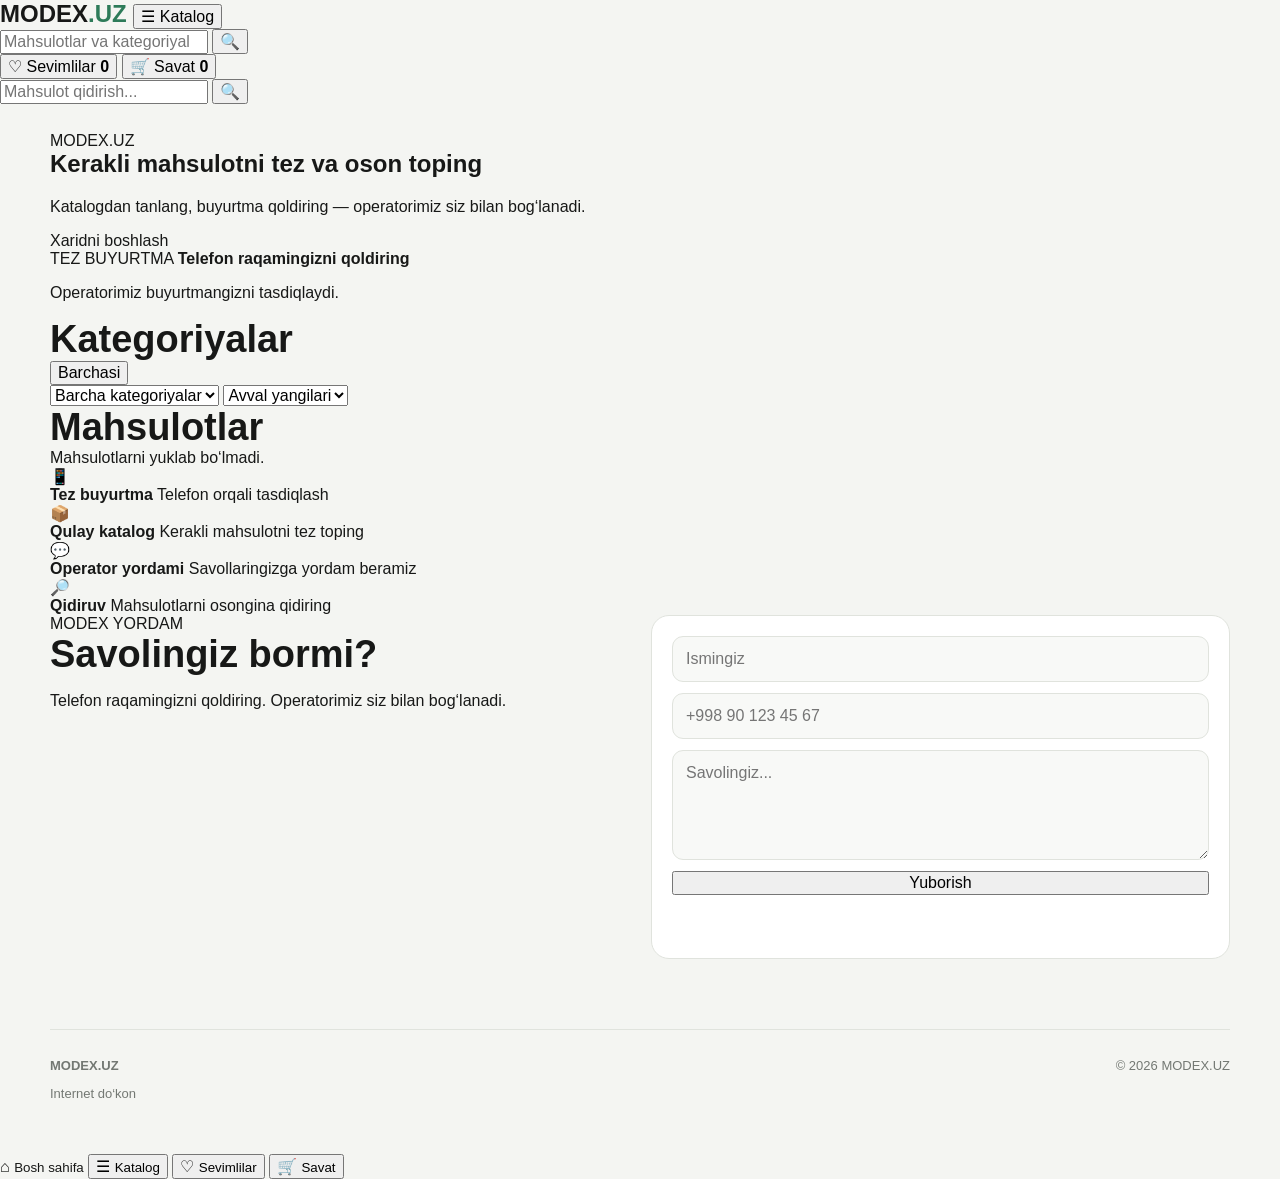
==== index.html @ 9de4a654 "Update index.html" ====
<!doctype html>
<html lang="uz">
<head>
  <meta charset="utf-8">
  <meta name="viewport" content="width=device-width, initial-scale=1">

  <title>MODEX.UZ — Internet do‘kon</title>

  <meta
    name="description"
    content="MODEX.UZ internet do‘koni. Mahsulotlarni toping va tez buyurtma bering."
  >

  <link rel="stylesheet" href="style.css">
</head>

<body>

<!-- ================= HEADER ================= -->

<header class="market-header">

  <div class="header-inner">

    <a href="index.html" class="brand">
      MODEX<span>.UZ</span>
    </a>

    <button id="catalogBtn" class="catalog-btn">
      ☰ Katalog
    </button>

    <div class="header-search">
      <input
        id="searchInput"
        type="search"
        placeholder="Mahsulotlar va kategoriyalarni qidirish"
        autocomplete="off"
      >

      <button id="searchBtn" type="button">
        🔍
      </button>
    </div>

    <div class="header-buttons">

      <button id="favoritesBtn" class="header-btn">
        ♡
        <span>Sevimlilar</span>
        <b id="favoriteCount">0</b>
      </button>

      <button id="cartBtn" class="header-btn">
        🛒
        <span>Savat</span>
        <b id="cartCount">0</b>
      </button>

    </div>

  </div>

</header>


<!-- ================= MOBILE SEARCH ================= -->

<div class="mobile-search">
  <input
    id="mobileSearchInput"
    placeholder="Mahsulot qidirish..."
  >
  <button id="mobileSearchBtn">🔍</button>
</div>


<!-- ================= MAIN ================= -->

<main>

  <!-- HERO -->

  <section class="market-hero">

    <div class="hero-main">

      <div class="hero-text">

        <span class="hero-label">
          MODEX.UZ
        </span>

        <h1>
          Kerakli mahsulotni tez va oson toping
        </h1>

        <p>
          Katalogdan tanlang, buyurtma qoldiring —
          operatorimiz siz bilan bog‘lanadi.
        </p>

        <a href="#products" class="hero-button">
          Xaridni boshlash
        </a>

      </div>

    </div>

    <div class="hero-side">

      <span>TEZ BUYURTMA</span>

      <strong>
        Telefon raqamingizni qoldiring
      </strong>

      <p>
        Operatorimiz buyurtmangizni tasdiqlaydi.
      </p>

    </div>

  </section>


  <!-- CATEGORIES -->

  <section class="market-section">

    <div class="section-title">

      <h2>Kategoriyalar</h2>

      <button
        id="allCategoriesBtn"
        class="text-btn"
      >
        Barchasi
      </button>

    </div>

    <div
      id="categoryList"
      class="category-grid"
    ></div>

  </section>


  <!-- FILTER -->

  <section class="filter-section">

    <div class="filter-row">

      <select id="categoryFilter">
        <option value="">
          Barcha kategoriyalar
        </option>
      </select>

      <select id="sortSelect">
        <option value="new">
          Avval yangilari
        </option>

        <option value="cheap">
          Narxi arzon
        </option>

        <option value="expensive">
          Narxi qimmat
        </option>
      </select>

    </div>

  </section>


  <!-- PRODUCTS -->

  <section
    id="products"
    class="market-section"
  >

    <div class="section-title">

      <div>
        <h2>Mahsulotlar</h2>
        <span
          id="productCount"
          class="product-count"
        ></span>
      </div>

    </div>


    <div
      id="productsGrid"
      class="market-products"
    ></div>


    <div
      id="emptyState"
      class="empty-state hidden"
    >
      Mahsulot topilmadi.
    </div>

  </section>


  <!-- ADVANTAGES -->

  <section class="advantages">

    <article>
      <div class="adv-icon">📱</div>
      <strong>Tez buyurtma</strong>
      <span>Telefon orqali tasdiqlash</span>
    </article>

    <article>
      <div class="adv-icon">📦</div>
      <strong>Qulay katalog</strong>
      <span>Kerakli mahsulotni tez toping</span>
    </article>

    <article>
      <div class="adv-icon">💬</div>
      <strong>Operator yordami</strong>
      <span>Savollaringizga yordam beramiz</span>
    </article>

    <article>
      <div class="adv-icon">🔎</div>
      <strong>Qidiruv</strong>
      <span>Mahsulotlarni osongina qidiring</span>
    </article>

  </section>


  <!-- SUPPORT -->

  <section class="support-section">

    <div class="support-info">

      <span>MODEX YORDAM</span>

      <h2>
        Savolingiz bormi?
      </h2>

      <p>
        Telefon raqamingizni qoldiring.
        Operatorimiz siz bilan bog‘lanadi.
      </p>

    </div>


    <form
      id="supportForm"
      class="support-form"
    >

      <input
        id="supportName"
        required
        maxlength="80"
        placeholder="Ismingiz"
      >

      <input
        id="supportPhone"
        required
        inputmode="tel"
        placeholder="+998 90 123 45 67"
      >

      <textarea
        id="supportMessage"
        required
        maxlength="500"
        placeholder="Savolingiz..."
      ></textarea>

      <button
        class="main-btn"
        type="submit"
      >
        Yuborish
      </button>

      <p
        id="supportFormMessage"
        class="form-message"
      ></p>

    </form>

  </section>

</main>


<!-- ================= FOOTER ================= -->

<footer>

  <div>
    <strong>MODEX.UZ</strong>

    <p>
      Internet do‘kon
    </p>
  </div>

  <span>
    © 2026 MODEX.UZ
  </span>

</footer>


<!-- ================= ORDER MODAL ================= -->

<dialog id="orderDialog">

  <form
    id="orderForm"
    class="order-modal"
  >

    <button
      id="closeDialog"
      class="modal-close"
      type="button"
    >
      ×
    </button>


    <span class="modal-label">
      TEZ BUYURTMA
    </span>


    <h2 id="selectedProductTitle">
      Mahsulot
    </h2>


    <input
      id="productInput"
      type="hidden"
    >


    <label>
      Ismingiz

      <input
        id="nameInput"
        required
        maxlength="80"
        placeholder="Ismingiz"
      >
    </label>


    <label>
      Telefon raqamingiz

      <input
        id="phoneInput"
        required
        inputmode="tel"
        placeholder="+998 90 123 45 67"
      >
    </label>


    <label>
      Soni

      <input
        id="quantityInput"
        type="number"
        min="1"
        max="20"
        value="1"
        required
      >
    </label>


    <label>
      O‘lcham

      <input
        id="sizeInput"
        placeholder="Masalan: 110, 116 yoki M"
      >
    </label>


    <label>
      Rang

      <input
        id="colorInput"
        placeholder="Masalan: qora"
      >
    </label>


    <button
      id="submitOrder"
      class="main-btn full-btn"
      type="submit"
    >
      Buyurtma berish
    </button>


    <p
      id="formMessage"
      class="form-message"
    ></p>

  </form>

</dialog>


<!-- ================= CART ================= -->

<div
  id="cartOverlay"
  class="drawer-overlay hidden"
></div>


<aside
  id="cartDrawer"
  class="market-drawer hidden"
>

  <div class="drawer-header">

    <div>
      <span>SAVAT</span>
      <h2>Mahsulotlar</h2>
    </div>

    <button
      id="closeCart"
      class="drawer-close"
    >
      ×
    </button>

  </div>


  <div id="cartItems"></div>


  <div class="drawer-total">

    <span>Jami</span>

    <strong id="cartTotal">
      0 so‘m
    </strong>

  </div>

</aside>


<!-- ================= FAVORITES ================= -->

<div
  id="favoritesOverlay"
  class="drawer-overlay hidden"
></div>


<aside
  id="favoritesDrawer"
  class="market-drawer hidden"
>

  <div class="drawer-header">

    <div>
      <span>SEVIMLILAR</span>
      <h2>Saqlanganlar</h2>
    </div>

    <button
      id="closeFavorites"
      class="drawer-close"
    >
      ×
    </button>

  </div>


  <div id="favoriteItems"></div>

</aside>


<!-- ================= MOBILE NAV ================= -->

<nav class="mobile-bottom-nav">

  <a
    href="index.html"
    class="mobile-nav-item active"
  >
    <span>⌂</span>
    <small>Bosh sahifa</small>
  </a>


  <button
    id="mobileCatalogBtn"
    class="mobile-nav-item"
  >
    <span>☰</span>
    <small>Katalog</small>
  </button>


  <button
    id="mobileFavoritesBtn"
    class="mobile-nav-item"
  >
    <span>♡</span>
    <small>Sevimlilar</small>
  </button>


  <button
    id="mobileCartBtn"
    class="mobile-nav-item"
  >
    <span>🛒</span>
    <small>Savat</small>
  </button>

</nav>


<!-- ================= SCRIPT ================= -->

<script src="config.js"></script>
<script src="app.js"></script>

</body>
</html>
---- style.css ----
:root{
  --bg:#f4f5f2;
  --panel:#ffffff;
  --text:#171817;
  --muted:#737873;
  --line:#e0e3dd;
  --green:#2d7b59;
  --green-dark:#225f45;
  --soft:#eef3ef;
  --radius:20px;
}

*{
  box-sizing:border-box;
}

html{
  scroll-behavior:smooth;
}

body{
  margin:0;
  background:var(--bg);
  color:var(--text);
  font-family:Arial,Helvetica,sans-serif;
}

a{
  color:inherit;
  text-decoration:none;
}

button,
input,
select,
textarea{
  font:inherit;
}

/* HEADER */

.topbar{
  min-height:70px;
  padding:0 max(18px,calc((100% - 1180px)/2));
  display:flex;
  align-items:center;
  justify-content:space-between;
  gap:15px;
  background:#fff;
  border-bottom:1px solid var(--line);
  position:sticky;
  top:0;
  z-index:100;
}

.brand{
  font-size:24px;
  font-weight:900;
}

.brand span{
  color:var(--green);
}

.header-actions,
.admin-actions{
  display:flex;
  gap:8px;
  align-items:center;
}

.icon-btn{
  border:1px solid var(--line);
  background:#fff;
  border-radius:12px;
  min-height:42px;
  padding:9px 14px;
  font-weight:800;
  cursor:pointer;
}

/* MAIN */

main{
  width:min(1180px,calc(100% - 28px));
  margin:auto;
  padding:28px 0 70px;
}

.eyebrow{
  margin:0 0 10px;
  color:var(--green);
  font-size:11px;
  letter-spacing:.16em;
  font-weight:900;
}

h1,h2,h3{
  margin-top:0;
}

h2{
  font-size:38px;
  margin-bottom:0;
}

/* HERO */

.hero{
  display:grid;
  grid-template-columns:2fr 1fr;
  gap:18px;
}

.hero>div:first-child{
  min-height:420px;
  padding:55px;
  border-radius:28px;
  background:#171817;
  color:#fff;
  display:flex;
  flex-direction:column;
  justify-content:center;
}

.hero h1{
  max-width:700px;
  margin:0;
  font-size:clamp(42px,6vw,72px);
  line-height:.98;
}

.hero-copy{
  color:#c8cec9;
  max-width:600px;
  font-size:17px;
  line-height:1.55;
  margin:22px 0 26px;
}

.hero-actions{
  display:flex;
  gap:9px;
  flex-wrap:wrap;
}

.hero-card{
  min-height:420px;
  padding:28px;
  border-radius:28px;
  background:var(--soft);
  display:flex;
  flex-direction:column;
  justify-content:flex-end;
  gap:9px;
}

.hero-card strong{
  font-size:28px;
}

.hero-card span{
  color:var(--muted);
  line-height:1.5;
}

.hero-badge{
  margin-bottom:auto;
  align-self:flex-start;
  background:#171817;
  color:#fff;
  padding:8px 11px;
  border-radius:999px;
  font-size:10px;
  font-weight:900;
}

/* BUTTONS */

.btn{
  border:0;
  border-radius:12px;
  min-height:44px;
  padding:0 17px;
  display:inline-flex;
  align-items:center;
  justify-content:center;
  font-weight:800;
  cursor:pointer;
}

.primary{
  background:var(--green);
  color:#fff;
}

.primary:hover{
  background:var(--green-dark);
}

.secondary{
  background:#e7eae5;
  color:#171817;
}

.full{
  width:100%;
}

/* SECTIONS */

.section{
  padding-top:58px;
}

.section-head{
  display:flex;
  align-items:flex-end;
  justify-content:space-between;
  gap:16px;
  margin-bottom:20px;
}

.muted{
  color:var(--muted);
}

.hidden{
  display:none!important;
}

/* CATEGORIES */

.category-list{
  display:flex;
  flex-wrap:wrap;
  gap:10px;
}

.category-chip{
  border:1px solid var(--line);
  background:#fff;
  border-radius:999px;
  padding:11px 17px;
  font-weight:800;
  cursor:pointer;
}

.category-chip:hover{
  background:var(--green);
  color:#fff;
}

/* SEARCH */

.shop-toolbar{
  width:100%;
  display:grid;
  grid-template-columns:2fr 1fr 1fr;
  gap:12px;
  padding:16px;
  background:#fff;
  border:1px solid var(--line);
  border-radius:18px;
}

.shop-search,
.shop-toolbar select,
.inline-search{
  width:100%;
  min-height:48px;
  border:1px solid var(--line);
  border-radius:12px;
  background:#f8f9f7;
  padding:0 14px;
  outline:none;
  font-size:14px;
}

.shop-search:focus,
.shop-toolbar select:focus,
.inline-search:focus{
  border-color:var(--green);
}

/* PRODUCTS */

.product-grid{
  display:grid;
  grid-template-columns:repeat(3,1fr);
  gap:18px;
}

.product-card{
  min-width:0;
  overflow:hidden;
  background:#fff;
  border:1px solid var(--line);
  border-radius:18px;
}

.product-card img{
  display:block;
  width:100%;
  aspect-ratio:3/4;
  object-fit:cover;
  background:#eee;
}

.product-body{
  padding:15px;
  display:flex;
  flex-direction:column;
  gap:8px;
}

.product-category{
  color:var(--green);
  font-size:11px;
  font-weight:900;
}

.product-body h3{
  margin:0;
  font-size:19px;
}

.desc{
  color:var(--muted);
  font-size:13px;
  line-height:1.45;
}

.price{
  margin-top:5px;
  font-size:23px;
  font-weight:900;
}

.product-actions{
  display:grid;
  grid-template-columns:1fr 1fr;
  gap:8px;
}

.small-btn{
  min-height:40px;
  border:1px solid var(--line);
  background:#fff;
  border-radius:10px;
  padding:7px 10px;
  cursor:pointer;
  font-weight:700;
}

.empty{
  padding:40px;
  text-align:center;
  border:1px dashed var(--line);
  border-radius:18px;
  color:var(--muted);
  background:#fff;
}

/* FEATURES */

.features-section{
  display:grid;
  grid-template-columns:repeat(3,1fr);
  gap:14px;
}

.feature-card{
  background:#fff;
  border:1px solid var(--line);
  border-radius:17px;
  padding:20px;
  display:flex;
  flex-direction:column;
  gap:6px;
}

.feature-card span{
  color:var(--muted);
  font-size:14px;
}

/* SUPPORT */

.support-section{
  display:grid;
  grid-template-columns:1fr 1fr;
  gap:22px;
}

.support-form{
  background:#fff;
  border:1px solid var(--line);
  border-radius:18px;
  padding:20px;
  display:grid;
  gap:11px;
}

.support-form input,
.support-form textarea{
  width:100%;
  border:1px solid var(--line);
  border-radius:11px;
  background:#f8f9f7;
  padding:13px;
  outline:none;
}

.support-form textarea{
  min-height:110px;
}

/* FOOTER */

footer{
  width:min(1180px,calc(100% - 28px));
  margin:auto;
  border-top:1px solid var(--line);
  padding:28px 0 40px;
  display:flex;
  justify-content:space-between;
  gap:15px;
  color:var(--muted);
  font-size:13px;
}

/* ORDER */

dialog{
  border:0;
  border-radius:22px;
  padding:0;
  width:min(470px,calc(100% - 24px));
}

dialog::backdrop{
  background:rgba(0,0,0,.55);
}

.order-form{
  position:relative;
  padding:27px;
  background:#fff;
}

.order-form label{
  display:block;
  margin:11px 0;
  font-size:13px;
  font-weight:800;
}

.order-form input,
.order-form select{
  width:100%;
  margin-top:6px;
  padding:12px;
  border:1px solid var(--line);
  border-radius:11px;
}

.close{
  position:absolute;
  right:15px;
  top:15px;
  width:34px;
  height:34px;
  border:0;
  border-radius:50%;
  cursor:pointer;
}

/* CART */

.cart-drawer{
  position:fixed;
  right:0;
  top:0;
  width:min(390px,100%);
  height:100vh;
  background:#fff;
  z-index:500;
  padding:20px;
  overflow:auto;
  box-shadow:-15px 0 40px rgba(0,0,0,.12);
}

.cart-head{
  display:flex;
  align-items:center;
  justify-content:space-between;
}

.cart-item{
  display:grid;
  grid-template-columns:58px 1fr auto;
  align-items:center;
  gap:10px;
  border-bottom:1px solid var(--line);
  padding:11px 0;
}

.cart-item img{
  width:58px;
  height:70px;
  object-fit:cover;
  border-radius:8px;
}

.cart-item div{
  display:flex;
  flex-direction:column;
}

.cart-item span{
  color:var(--muted);
  font-size:12px;
}

.cart-total{
  display:flex;
  justify-content:space-between;
  margin-top:16px;
  font-size:18px;
}

/* ADMIN */

.login-wrap{
  min-height:100vh;
  display:grid;
  place-items:center;
  padding:20px;
}

.login-box{
  width:min(420px,100%);
  padding:25px;
  background:#fff;
  border:1px solid var(--line);
  border-radius:20px;
}

.login-box label,
.admin-form label{
  display:block;
  margin-bottom:11px;
  font-size:13px;
  font-weight:800;
}

.login-box input,
.admin-form input,
.admin-form textarea{
  width:100%;
  margin-top:6px;
  border:1px solid var(--line);
  border-radius:11px;
  padding:12px;
  background:#f8f9f7;
}

.admin-shell{
  width:min(1180px,calc(100% - 28px));
  margin:auto;
  padding:26px 0 60px;
}

.admin-head{
  display:flex;
  justify-content:space-between;
  align-items:center;
  margin-bottom:20px;
}

.stats-row{
  display:grid;
  grid-template-columns:repeat(4,1fr);
  gap:10px;
  margin-bottom:18px;
}

.stat{
  background:#fff;
  border:1px solid var(--line);
  border-radius:15px;
  padding:16px;
}

.stat b{
  display:block;
  font-size:26px;
}

.stat span{
  color:var(--muted);
  font-size:11px;
}

.admin-grid{
  display:grid;
  grid-template-columns:1fr 1fr;
  gap:16px;
}

.panel{
  background:#fff;
  border:1px solid var(--line);
  border-radius:18px;
  padding:18px;
}

.panel h2{
  font-size:24px;
}

.wide-panel{
  margin-top:16px;
}

.product-admin-list{
  display:grid;
  gap:9px;
  margin-top:15px;
}

.product-admin-item{
  display:grid;
  grid-template-columns:55px 1fr auto;
  gap:9px;
  align-items:center;
  border:1px solid var(--line);
  border-radius:12px;
  padding:8px;
}

.product-admin-item img{
  width:55px;
  height:65px;
  object-fit:cover;
  border-radius:8px;
}

.product-admin-info span,
.target-link{
  display:block;
  color:var(--muted);
  font-size:11px;
}

.product-admin-actions{
  display:flex;
  flex-direction:column;
  gap:5px;
}

.table-wrap{
  overflow:auto;
}

table{
  width:100%;
  border-collapse:collapse;
  font-size:12px;
}

th,td{
  padding:10px;
  text-align:left;
  border-bottom:1px solid var(--line);
  white-space:nowrap;
}

.badge{
  display:inline-flex;
  border-radius:999px;
  background:#e8ebe6;
  padding:5px 8px;
  font-size:10px;
  font-weight:800;
}

.support-list{
  display:grid;
  gap:9px;
}

.support-item{
  display:flex;
  justify-content:space-between;
  gap:12px;
  border:1px solid var(--line);
  border-radius:12px;
  padding:11px;
}

/* TABLET */

@media(max-width:900px){
  .hero{
    grid-template-columns:1fr;
  }

  .hero-card{
    min-height:220px;
  }

  .product-grid{
    grid-template-columns:repeat(2,1fr);
  }

  .shop-toolbar{
    grid-template-columns:1fr;
  }

  .support-section{
    grid-template-columns:1fr;
  }

  .admin-grid{
    grid-template-columns:1fr;
  }

  .stats-row{
    grid-template-columns:repeat(2,1fr);
  }
}

/* PHONE */

@media(max-width:580px){
  .topbar{
    padding:9px 12px;
    min-height:62px;
  }

  .brand{
    font-size:21px;
  }

  main{
    width:calc(100% - 20px);
    padding-top:12px;
  }

  .hero{
    gap:10px;
  }

  .hero>div:first-child{
    min-height:auto;
    padding:30px 19px;
    border-radius:20px;
  }

  .hero h1{
    font-size:36px;
  }

  .hero-card{
    min-height:170px;
    padding:20px;
    border-radius:20px;
  }

  .section{
    padding-top:38px;
  }

  h2{
    font-size:28px;
  }

  .category-list{
    flex-wrap:nowrap;
    overflow-x:auto;
  }

  .category-chip{
    flex:0 0 auto;
  }

  .product-grid{
    grid-template-columns:repeat(2,1fr);
    gap:9px;
  }

  .product-body{
    padding:9px;
  }

  .product-body h3{
    font-size:14px;
  }

  .desc{
    display:none;
  }

  .price{
    font-size:16px;
  }

  .product-actions{
    grid-template-columns:1fr;
  }

  .product-actions .btn,
  .product-actions .small-btn{
    min-height:37px;
    font-size:11px;
    padding:6px;
  }

  .features-section{
    grid-template-columns:1fr;
  }

  footer{
    width:calc(100% - 20px);
    flex-direction:column;
  }

  .admin-shell{
    width:calc(100% - 20px);
  }

  .admin-head{
    flex-direction:column;
    align-items:flex-start;
  }

  .stats-row{
    grid-template-columns:1fr 1fr;
  }

  .admin-actions{
    overflow:auto;
  }

  .product-admin-item{
    grid-template-columns:50px 1fr;
  }

  .product-admin-actions{
    grid-column:1/-1;
    display:grid;
    grid-template-columns:1fr 1fr;
  }

  .support-item{
    flex-direction:column;
  }
}
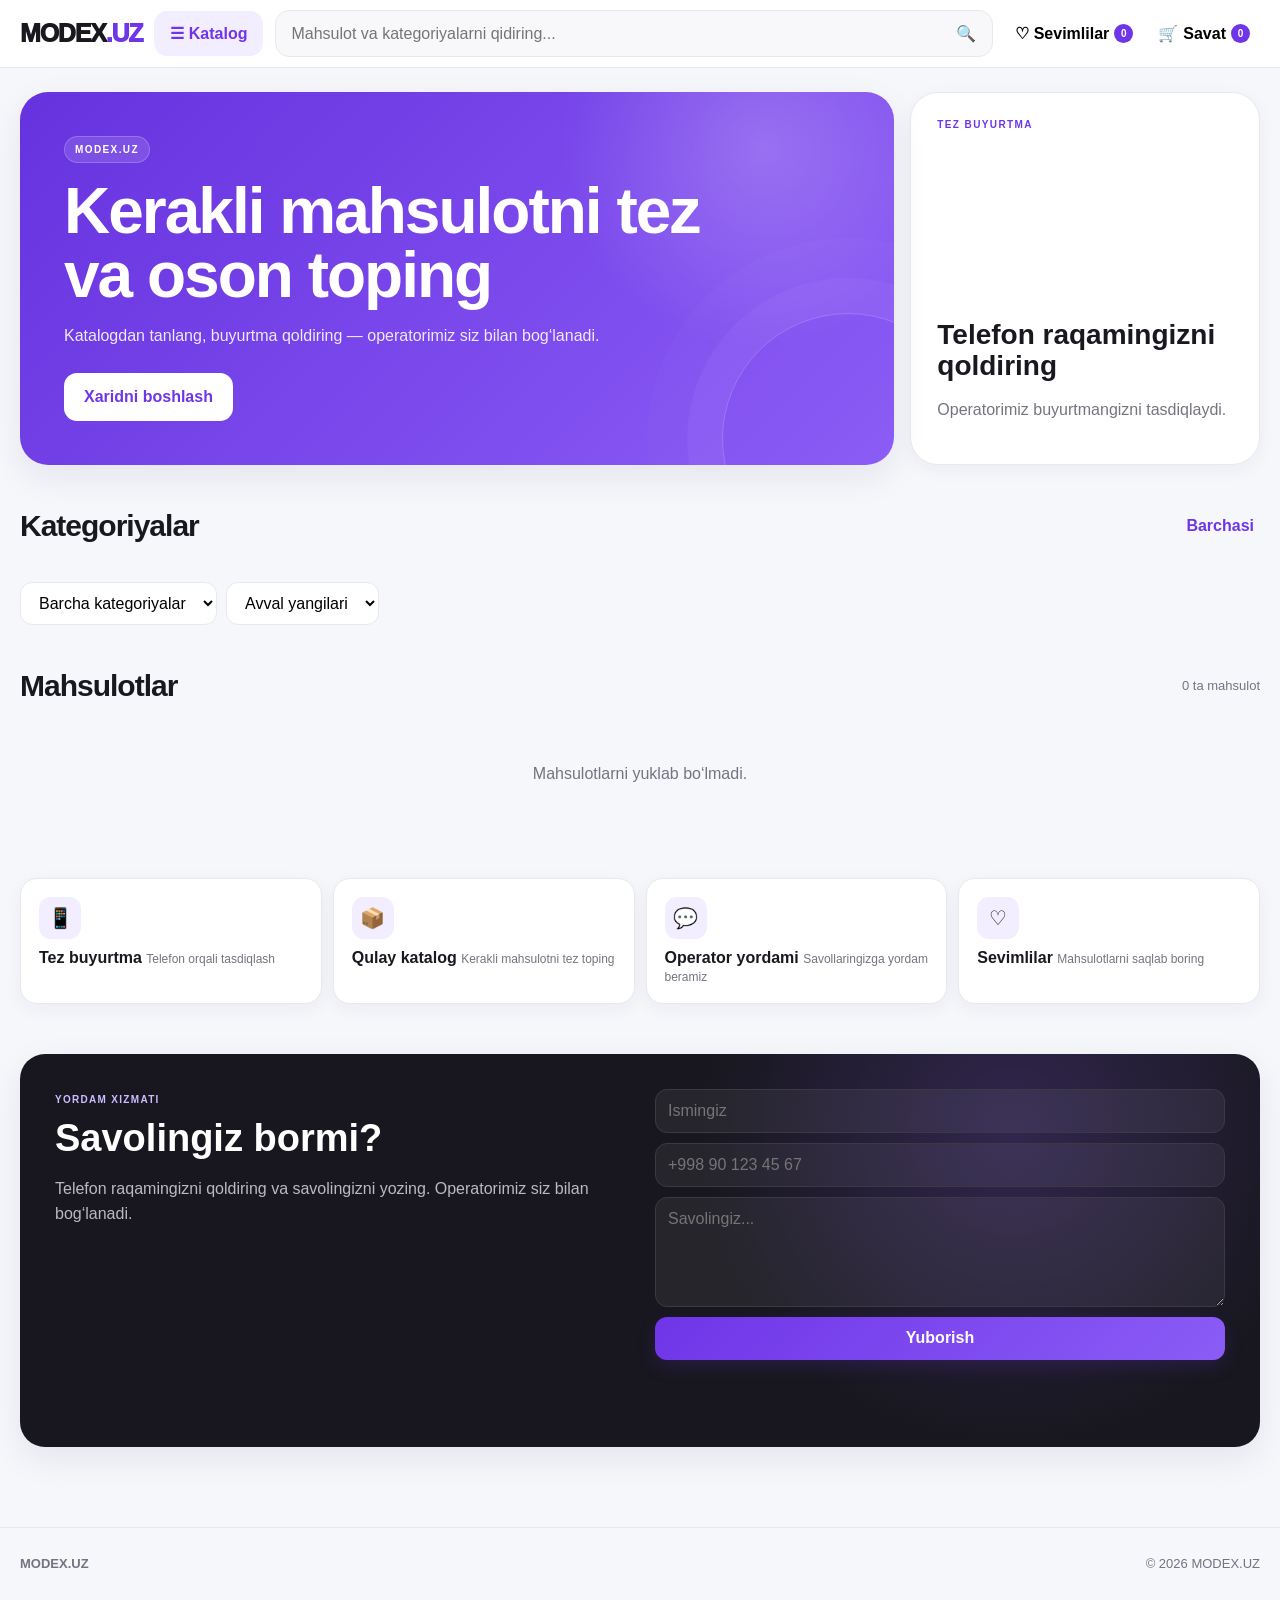
==== commit a3f19874: "Update index.html" ====
--- a/index.html
+++ b/index.html
@@ -2,574 +2,595 @@
 <html lang="uz">
 <head>
   <meta charset="utf-8">
-  <meta name="viewport" content="width=device-width, initial-scale=1">
-
+  <meta name="viewport" content="width=device-width,initial-scale=1">
   <title>MODEX.UZ — Internet do‘kon</title>
 
-  <meta
-    name="description"
-    content="MODEX.UZ internet do‘koni. Mahsulotlarni toping va tez buyurtma bering."
-  >
-
-  <link rel="stylesheet" href="style.css">
+  <link rel="stylesheet" href="./style.css?v=20260813">
 </head>
 
 <body>
 
-<!-- ================= HEADER ================= -->
-
-<header class="market-header">
-
-  <div class="header-inner">
-
-    <a href="index.html" class="brand">
-      MODEX<span>.UZ</span>
-    </a>
-
-    <button id="catalogBtn" class="catalog-btn">
-      ☰ Katalog
-    </button>
-
-    <div class="header-search">
+  <!-- HEADER -->
+  <header class="market-header">
+
+    <div class="header-inner">
+
+      <a href="index.html" class="brand">
+        MODEX<span>.UZ</span>
+      </a>
+
+      <button id="catalogBtn" class="catalog-btn" type="button">
+        ☰ Katalog
+      </button>
+
+      <div class="header-search">
+        <input
+          id="searchInput"
+          type="search"
+          placeholder="Mahsulot va kategoriyalarni qidiring..."
+        >
+
+        <button id="searchBtn" type="button">
+          🔍
+        </button>
+      </div>
+
+      <div class="header-buttons">
+
+        <button id="favoritesBtn" class="header-btn" type="button">
+          ♡
+          <span>Sevimlilar</span>
+          <b id="favoriteCount">0</b>
+        </button>
+
+        <button id="cartBtn" class="header-btn" type="button">
+          🛒
+          <span>Savat</span>
+          <b id="cartCount">0</b>
+        </button>
+
+      </div>
+
+    </div>
+
+    <!-- MOBILE SEARCH -->
+    <div class="mobile-search">
+
       <input
-        id="searchInput"
+        id="mobileSearchInput"
         type="search"
-        placeholder="Mahsulotlar va kategoriyalarni qidirish"
-        autocomplete="off"
-      >
-
-      <button id="searchBtn" type="button">
+        placeholder="Mahsulot qidirish..."
+      >
+
+      <button id="mobileSearchBtn" type="button">
         🔍
       </button>
+
     </div>
 
-    <div class="header-buttons">
-
-      <button id="favoritesBtn" class="header-btn">
-        ♡
-        <span>Sevimlilar</span>
-        <b id="favoriteCount">0</b>
-      </button>
-
-      <button id="cartBtn" class="header-btn">
-        🛒
-        <span>Savat</span>
-        <b id="cartCount">0</b>
-      </button>
-
-    </div>
-
-  </div>
-
-</header>
-
-
-<!-- ================= MOBILE SEARCH ================= -->
-
-<div class="mobile-search">
-  <input
-    id="mobileSearchInput"
-    placeholder="Mahsulot qidirish..."
-  >
-  <button id="mobileSearchBtn">🔍</button>
-</div>
-
-
-<!-- ================= MAIN ================= -->
-
-<main>
-
-  <!-- HERO -->
-
-  <section class="market-hero">
-
-    <div class="hero-main">
-
-      <div class="hero-text">
-
-        <span class="hero-label">
-          MODEX.UZ
-        </span>
-
-        <h1>
-          Kerakli mahsulotni tez va oson toping
-        </h1>
+  </header>
+
+
+  <main>
+
+    <!-- HERO -->
+    <section class="market-hero">
+
+      <div class="hero-main">
+
+        <div class="hero-text">
+
+          <span class="hero-label">
+            MODEX.UZ
+          </span>
+
+          <h1>
+            Kerakli mahsulotni tez va oson toping
+          </h1>
+
+          <p>
+            Katalogdan tanlang, buyurtma qoldiring — operatorimiz siz bilan bog‘lanadi.
+          </p>
+
+          <a href="#products" class="hero-button">
+            Xaridni boshlash
+          </a>
+
+        </div>
+
+      </div>
+
+
+      <aside class="hero-side">
+
+        <span>TEZ BUYURTMA</span>
+
+        <strong>
+          Telefon raqamingizni qoldiring
+        </strong>
 
         <p>
-          Katalogdan tanlang, buyurtma qoldiring —
-          operatorimiz siz bilan bog‘lanadi.
+          Operatorimiz buyurtmangizni tasdiqlaydi.
         </p>
 
-        <a href="#products" class="hero-button">
-          Xaridni boshlash
-        </a>
-
-      </div>
-
-    </div>
-
-    <div class="hero-side">
-
-      <span>TEZ BUYURTMA</span>
-
-      <strong>
-        Telefon raqamingizni qoldiring
-      </strong>
-
-      <p>
-        Operatorimiz buyurtmangizni tasdiqlaydi.
-      </p>
-
-    </div>
-
-  </section>
-
-
-  <!-- CATEGORIES -->
-
-  <section class="market-section">
-
-    <div class="section-title">
-
-      <h2>Kategoriyalar</h2>
-
-      <button
-        id="allCategoriesBtn"
-        class="text-btn"
-      >
-        Barchasi
-      </button>
-
-    </div>
-
-    <div
-      id="categoryList"
-      class="category-grid"
-    ></div>
-
-  </section>
-
-
-  <!-- FILTER -->
-
-  <section class="filter-section">
-
-    <div class="filter-row">
-
-      <select id="categoryFilter">
-        <option value="">
-          Barcha kategoriyalar
-        </option>
-      </select>
-
-      <select id="sortSelect">
-        <option value="new">
-          Avval yangilari
-        </option>
-
-        <option value="cheap">
-          Narxi arzon
-        </option>
-
-        <option value="expensive">
-          Narxi qimmat
-        </option>
-      </select>
-
-    </div>
-
-  </section>
-
-
-  <!-- PRODUCTS -->
-
-  <section
-    id="products"
-    class="market-section"
-  >
-
-    <div class="section-title">
-
-      <div>
+      </aside>
+
+    </section>
+
+
+    <!-- CATEGORY -->
+    <section class="market-section">
+
+      <div class="section-title">
+
+        <h2>Kategoriyalar</h2>
+
+        <button
+          id="allCategoriesBtn"
+          class="text-btn"
+          type="button"
+        >
+          Barchasi
+        </button>
+
+      </div>
+
+      <div
+        id="categoryList"
+        class="category-grid"
+      ></div>
+
+    </section>
+
+
+    <!-- FILTER -->
+    <section class="filter-section">
+
+      <div class="filter-row">
+
+        <select id="categoryFilter">
+          <option value="">
+            Barcha kategoriyalar
+          </option>
+        </select>
+
+        <select id="sortSelect">
+
+          <option value="new">
+            Avval yangilari
+          </option>
+
+          <option value="cheap">
+            Narxi arzon
+          </option>
+
+          <option value="expensive">
+            Narxi qimmat
+          </option>
+
+        </select>
+
+      </div>
+
+    </section>
+
+
+    <!-- PRODUCTS -->
+    <section
+      id="products"
+      class="market-section"
+    >
+
+      <div class="section-title">
+
         <h2>Mahsulotlar</h2>
+
         <span
           id="productCount"
           class="product-count"
-        ></span>
-      </div>
-
-    </div>
-
-
-    <div
-      id="productsGrid"
-      class="market-products"
-    ></div>
-
-
-    <div
-      id="emptyState"
-      class="empty-state hidden"
+        >
+          0 ta mahsulot
+        </span>
+
+      </div>
+
+      <div
+        id="productsGrid"
+        class="market-products"
+      ></div>
+
+      <div
+        id="emptyState"
+        class="empty-state hidden"
+      >
+        Mahsulot topilmadi.
+      </div>
+
+    </section>
+
+
+    <!-- ADVANTAGES -->
+    <section class="advantages">
+
+      <article>
+
+        <div class="adv-icon">
+          📱
+        </div>
+
+        <strong>
+          Tez buyurtma
+        </strong>
+
+        <span>
+          Telefon orqali tasdiqlash
+        </span>
+
+      </article>
+
+
+      <article>
+
+        <div class="adv-icon">
+          📦
+        </div>
+
+        <strong>
+          Qulay katalog
+        </strong>
+
+        <span>
+          Kerakli mahsulotni tez toping
+        </span>
+
+      </article>
+
+
+      <article>
+
+        <div class="adv-icon">
+          💬
+        </div>
+
+        <strong>
+          Operator yordami
+        </strong>
+
+        <span>
+          Savollaringizga yordam beramiz
+        </span>
+
+      </article>
+
+
+      <article>
+
+        <div class="adv-icon">
+          ♡
+        </div>
+
+        <strong>
+          Sevimlilar
+        </strong>
+
+        <span>
+          Mahsulotlarni saqlab boring
+        </span>
+
+      </article>
+
+    </section>
+
+
+    <!-- SUPPORT -->
+    <section class="support-section">
+
+      <div class="support-info">
+
+        <span>YORDAM XIZMATI</span>
+
+        <h2>
+          Savolingiz bormi?
+        </h2>
+
+        <p>
+          Telefon raqamingizni qoldiring va savolingizni yozing.
+          Operatorimiz siz bilan bog‘lanadi.
+        </p>
+
+      </div>
+
+
+      <form
+        id="supportForm"
+        class="support-form"
+      >
+
+        <input
+          id="supportName"
+          type="text"
+          placeholder="Ismingiz"
+          required
+        >
+
+        <input
+          id="supportPhone"
+          type="tel"
+          placeholder="+998 90 123 45 67"
+          required
+        >
+
+        <textarea
+          id="supportMessage"
+          placeholder="Savolingiz..."
+          required
+        ></textarea>
+
+        <button
+          type="submit"
+          class="main-btn"
+        >
+          Yuborish
+        </button>
+
+        <p
+          id="supportFormMessage"
+          class="form-message"
+        ></p>
+
+      </form>
+
+    </section>
+
+  </main>
+
+
+  <!-- FOOTER -->
+  <footer>
+
+    <strong>
+      MODEX.UZ
+    </strong>
+
+    <span>
+      © 2026 MODEX.UZ
+    </span>
+
+  </footer>
+
+
+  <!-- QUICK ORDER DIALOG -->
+  <dialog id="orderDialog">
+
+    <form
+      id="orderForm"
+      class="order-modal"
     >
-      Mahsulot topilmadi.
-    </div>
-
-  </section>
-
-
-  <!-- ADVANTAGES -->
-
-  <section class="advantages">
-
-    <article>
-      <div class="adv-icon">📱</div>
-      <strong>Tez buyurtma</strong>
-      <span>Telefon orqali tasdiqlash</span>
-    </article>
-
-    <article>
-      <div class="adv-icon">📦</div>
-      <strong>Qulay katalog</strong>
-      <span>Kerakli mahsulotni tez toping</span>
-    </article>
-
-    <article>
-      <div class="adv-icon">💬</div>
-      <strong>Operator yordami</strong>
-      <span>Savollaringizga yordam beramiz</span>
-    </article>
-
-    <article>
-      <div class="adv-icon">🔎</div>
-      <strong>Qidiruv</strong>
-      <span>Mahsulotlarni osongina qidiring</span>
-    </article>
-
-  </section>
-
-
-  <!-- SUPPORT -->
-
-  <section class="support-section">
-
-    <div class="support-info">
-
-      <span>MODEX YORDAM</span>
-
-      <h2>
-        Savolingiz bormi?
+
+      <button
+        id="closeDialog"
+        class="modal-close"
+        type="button"
+      >
+        ×
+      </button>
+
+      <span class="modal-label">
+        TEZ BUYURTMA
+      </span>
+
+      <h2 id="selectedProductTitle">
+        Mahsulot
       </h2>
 
-      <p>
-        Telefon raqamingizni qoldiring.
-        Operatorimiz siz bilan bog‘lanadi.
-      </p>
-
-    </div>
-
-
-    <form
-      id="supportForm"
-      class="support-form"
-    >
-
       <input
-        id="supportName"
-        required
-        maxlength="80"
-        placeholder="Ismingiz"
-      >
-
-      <input
-        id="supportPhone"
-        required
-        inputmode="tel"
-        placeholder="+998 90 123 45 67"
-      >
-
-      <textarea
-        id="supportMessage"
-        required
-        maxlength="500"
-        placeholder="Savolingiz..."
-      ></textarea>
+        id="productInput"
+        type="hidden"
+      >
+
+      <label>
+        Ismingiz
+
+        <input
+          id="nameInput"
+          type="text"
+          required
+        >
+      </label>
+
+      <label>
+        Telefon raqamingiz
+
+        <input
+          id="phoneInput"
+          type="tel"
+          inputmode="tel"
+          placeholder="+998 90 123 45 67"
+          required
+        >
+      </label>
+
+      <label>
+        O‘lcham
+
+        <input
+          id="sizeInput"
+          type="text"
+          placeholder="Masalan: 110"
+        >
+      </label>
+
+      <label>
+        Rang
+
+        <input
+          id="colorInput"
+          type="text"
+          placeholder="Masalan: qora"
+        >
+      </label>
+
+      <label>
+        Soni
+
+        <input
+          id="quantityInput"
+          type="number"
+          min="1"
+          max="20"
+          value="1"
+        >
+      </label>
 
       <button
-        class="main-btn"
+        id="submitOrder"
         type="submit"
-      >
-        Yuborish
+        class="main-btn full-btn"
+      >
+        Buyurtma berish
       </button>
 
       <p
-        id="supportFormMessage"
+        id="formMessage"
         class="form-message"
       ></p>
 
     </form>
 
-  </section>
-
-</main>
-
-
-<!-- ================= FOOTER ================= -->
-
-<footer>
-
-  <div>
-    <strong>MODEX.UZ</strong>
-
-    <p>
-      Internet do‘kon
-    </p>
-  </div>
-
-  <span>
-    © 2026 MODEX.UZ
-  </span>
-
-</footer>
-
-
-<!-- ================= ORDER MODAL ================= -->
-
-<dialog id="orderDialog">
-
-  <form
-    id="orderForm"
-    class="order-modal"
+  </dialog>
+
+
+  <!-- CART OVERLAY -->
+  <div
+    id="cartOverlay"
+    class="drawer-overlay hidden"
+  ></div>
+
+
+  <!-- CART DRAWER -->
+  <aside
+    id="cartDrawer"
+    class="market-drawer hidden"
   >
 
+    <div class="drawer-header">
+
+      <div>
+
+        <span>MODEX.UZ</span>
+
+        <h2>Savat</h2>
+
+      </div>
+
+      <button
+        id="closeCart"
+        class="drawer-close"
+        type="button"
+      >
+        ×
+      </button>
+
+    </div>
+
+
+    <div id="cartItems"></div>
+
+
+    <div class="drawer-total">
+
+      <span>Jami:</span>
+
+      <strong id="cartTotal">
+        0 so‘m
+      </strong>
+
+    </div>
+
+  </aside>
+
+
+  <!-- FAVORITES OVERLAY -->
+  <div
+    id="favoritesOverlay"
+    class="drawer-overlay hidden"
+  ></div>
+
+
+  <!-- FAVORITES DRAWER -->
+  <aside
+    id="favoritesDrawer"
+    class="market-drawer hidden"
+  >
+
+    <div class="drawer-header">
+
+      <div>
+
+        <span>MODEX.UZ</span>
+
+        <h2>Sevimlilar</h2>
+
+      </div>
+
+      <button
+        id="closeFavorites"
+        class="drawer-close"
+        type="button"
+      >
+        ×
+      </button>
+
+    </div>
+
+    <div id="favoriteItems"></div>
+
+  </aside>
+
+
+  <!-- MOBILE BOTTOM NAV -->
+  <nav class="mobile-bottom-nav">
+
+    <a
+      href="index.html"
+      class="mobile-nav-item active"
+    >
+      <span>⌂</span>
+      <small>Bosh sahifa</small>
+    </a>
+
     <button
-      id="closeDialog"
-      class="modal-close"
+      id="mobileCatalogBtn"
+      class="mobile-nav-item"
       type="button"
     >
-      ×
+      <span>▦</span>
+      <small>Katalog</small>
     </button>
 
-
-    <span class="modal-label">
-      TEZ BUYURTMA
-    </span>
-
-
-    <h2 id="selectedProductTitle">
-      Mahsulot
-    </h2>
-
-
-    <input
-      id="productInput"
-      type="hidden"
+    <button
+      id="mobileFavoritesBtn"
+      class="mobile-nav-item"
+      type="button"
     >
-
-
-    <label>
-      Ismingiz
-
-      <input
-        id="nameInput"
-        required
-        maxlength="80"
-        placeholder="Ismingiz"
-      >
-    </label>
-
-
-    <label>
-      Telefon raqamingiz
-
-      <input
-        id="phoneInput"
-        required
-        inputmode="tel"
-        placeholder="+998 90 123 45 67"
-      >
-    </label>
-
-
-    <label>
-      Soni
-
-      <input
-        id="quantityInput"
-        type="number"
-        min="1"
-        max="20"
-        value="1"
-        required
-      >
-    </label>
-
-
-    <label>
-      O‘lcham
-
-      <input
-        id="sizeInput"
-        placeholder="Masalan: 110, 116 yoki M"
-      >
-    </label>
-
-
-    <label>
-      Rang
-
-      <input
-        id="colorInput"
-        placeholder="Masalan: qora"
-      >
-    </label>
-
+      <span>♡</span>
+      <small>Sevimlilar</small>
+    </button>
 
     <button
-      id="submitOrder"
-      class="main-btn full-btn"
-      type="submit"
+      id="mobileCartBtn"
+      class="mobile-nav-item"
+      type="button"
     >
-      Buyurtma berish
+      <span>🛒</span>
+      <small>Savat</small>
     </button>
 
-
-    <p
-      id="formMessage"
-      class="form-message"
-    ></p>
-
-  </form>
-
-</dialog>
-
-
-<!-- ================= CART ================= -->
-
-<div
-  id="cartOverlay"
-  class="drawer-overlay hidden"
-></div>
-
-
-<aside
-  id="cartDrawer"
-  class="market-drawer hidden"
->
-
-  <div class="drawer-header">
-
-    <div>
-      <span>SAVAT</span>
-      <h2>Mahsulotlar</h2>
-    </div>
-
-    <button
-      id="closeCart"
-      class="drawer-close"
-    >
-      ×
-    </button>
-
-  </div>
-
-
-  <div id="cartItems"></div>
-
-
-  <div class="drawer-total">
-
-    <span>Jami</span>
-
-    <strong id="cartTotal">
-      0 so‘m
-    </strong>
-
-  </div>
-
-</aside>
-
-
-<!-- ================= FAVORITES ================= -->
-
-<div
-  id="favoritesOverlay"
-  class="drawer-overlay hidden"
-></div>
-
-
-<aside
-  id="favoritesDrawer"
-  class="market-drawer hidden"
->
-
-  <div class="drawer-header">
-
-    <div>
-      <span>SEVIMLILAR</span>
-      <h2>Saqlanganlar</h2>
-    </div>
-
-    <button
-      id="closeFavorites"
-      class="drawer-close"
-    >
-      ×
-    </button>
-
-  </div>
-
-
-  <div id="favoriteItems"></div>
-
-</aside>
-
-
-<!-- ================= MOBILE NAV ================= -->
-
-<nav class="mobile-bottom-nav">
-
-  <a
-    href="index.html"
-    class="mobile-nav-item active"
-  >
-    <span>⌂</span>
-    <small>Bosh sahifa</small>
-  </a>
-
-
-  <button
-    id="mobileCatalogBtn"
-    class="mobile-nav-item"
-  >
-    <span>☰</span>
-    <small>Katalog</small>
-  </button>
-
-
-  <button
-    id="mobileFavoritesBtn"
-    class="mobile-nav-item"
-  >
-    <span>♡</span>
-    <small>Sevimlilar</small>
-  </button>
-
-
-  <button
-    id="mobileCartBtn"
-    class="mobile-nav-item"
-  >
-    <span>🛒</span>
-    <small>Savat</small>
-  </button>
-
-</nav>
-
-
-<!-- ================= SCRIPT ================= -->
-
-<script src="config.js"></script>
-<script src="app.js"></script>
+  </nav>
+
+
+  <script src="./config.js?v=20260813"></script>
+  <script src="./app.js?v=20260813"></script>
 
 </body>
 </html>
--- a/style.css
+++ b/style.css
@@ -1,13 +1,21 @@
 :root{
-  --bg:#f4f5f2;
+  --bg:#f6f7fb;
   --panel:#ffffff;
-  --text:#171817;
-  --muted:#737873;
-  --line:#e0e3dd;
-  --green:#2d7b59;
-  --green-dark:#225f45;
-  --soft:#eef3ef;
-  --radius:20px;
+  --text:#18181f;
+  --muted:#747480;
+  --line:#e8e8ef;
+
+  --brand:#6f35e8;
+  --brand2:#8b5cf6;
+  --brandDark:#5627c7;
+  --soft:#f2edff;
+
+  --success:#16835a;
+  --danger:#d6455d;
+
+  --radius:18px;
+  --shadow:0 12px 35px rgba(30,25,60,.08);
+  --shadowSmall:0 5px 18px rgba(30,25,60,.05);
 }
 
 *{
@@ -20,9 +28,9 @@
 
 body{
   margin:0;
+  font-family:Inter,Arial,Helvetica,sans-serif;
   background:var(--bg);
   color:var(--text);
-  font-family:Arial,Helvetica,sans-serif;
 }
 
 a{
@@ -37,621 +45,1330 @@
   font:inherit;
 }
 
-/* HEADER */
-
-.topbar{
-  min-height:70px;
-  padding:0 max(18px,calc((100% - 1180px)/2));
-  display:flex;
-  align-items:center;
-  justify-content:space-between;
-  gap:15px;
-  background:#fff;
-  border-bottom:1px solid var(--line);
+button{
+  cursor:pointer;
+}
+
+img{
+  max-width:100%;
+}
+
+.hidden{
+  display:none !important;
+}
+
+
+/* =========================
+   HEADER
+========================= */
+
+.market-header{
   position:sticky;
   top:0;
-  z-index:100;
+  z-index:200;
+  background:rgba(255,255,255,.96);
+  backdrop-filter:blur(14px);
+  border-bottom:1px solid var(--line);
+}
+
+.header-inner{
+  max-width:1280px;
+  margin:auto;
+  padding:10px 20px;
+
+  display:grid;
+  grid-template-columns:auto auto 1fr auto;
+  gap:12px;
+  align-items:center;
 }
 
 .brand{
-  font-size:24px;
+  font-size:25px;
+  font-weight:950;
+  letter-spacing:-1.2px;
+  white-space:nowrap;
+}
+
+.brand span{
+  color:var(--brand);
+}
+
+.catalog-btn{
+  min-height:45px;
+  padding:0 16px;
+
+  border:0;
+  border-radius:13px;
+
+  background:var(--soft);
+  color:var(--brand);
+
   font-weight:900;
 }
 
-.brand span{
-  color:var(--green);
-}
-
-.header-actions,
-.admin-actions{
-  display:flex;
-  gap:8px;
+.catalog-btn:hover{
+  background:#e8dfff;
+}
+
+.header-search{
+  height:47px;
+
+  display:flex;
   align-items:center;
-}
-
-.icon-btn{
-  border:1px solid var(--line);
-  background:#fff;
+
+  border:1px solid var(--line);
+  border-radius:14px;
+
+  overflow:hidden;
+  background:#f8f8fb;
+}
+
+.header-search:focus-within{
+  border-color:#bfa8fa;
+  box-shadow:0 0 0 4px rgba(111,53,232,.08);
+}
+
+.header-search input{
+  flex:1;
+  height:100%;
+  padding:0 15px;
+
+  border:0;
+  outline:0;
+  background:transparent;
+}
+
+.header-search button{
+  width:52px;
+  height:100%;
+
+  border:0;
+  background:transparent;
+}
+
+.header-buttons{
+  display:flex;
+  gap:5px;
+}
+
+.header-btn{
+  min-height:44px;
+  padding:7px 10px;
+
+  border:0;
   border-radius:12px;
-  min-height:42px;
-  padding:9px 14px;
-  font-weight:800;
-  cursor:pointer;
-}
-
-/* MAIN */
+
+  background:transparent;
+
+  display:flex;
+  align-items:center;
+  gap:5px;
+
+  font-weight:750;
+}
+
+.header-btn:hover{
+  background:#f3f2f8;
+}
+
+.header-btn b{
+  min-width:19px;
+  height:19px;
+
+  display:grid;
+  place-items:center;
+
+  border-radius:50%;
+
+  background:var(--brand);
+  color:#fff;
+
+  font-size:10px;
+}
+
+.mobile-search{
+  display:none;
+}
+
+
+/* =========================
+   MAIN
+========================= */
 
 main{
-  width:min(1180px,calc(100% - 28px));
+  max-width:1280px;
   margin:auto;
-  padding:28px 0 70px;
-}
-
-.eyebrow{
-  margin:0 0 10px;
-  color:var(--green);
-  font-size:11px;
-  letter-spacing:.16em;
-  font-weight:900;
-}
-
-h1,h2,h3{
-  margin-top:0;
-}
-
-h2{
-  font-size:38px;
-  margin-bottom:0;
-}
-
-/* HERO */
-
-.hero{
-  display:grid;
-  grid-template-columns:2fr 1fr;
-  gap:18px;
-}
-
-.hero>div:first-child{
-  min-height:420px;
-  padding:55px;
+  padding:24px 20px 80px;
+}
+
+
+/* =========================
+   HERO
+========================= */
+
+.market-hero{
+  display:grid;
+  grid-template-columns:2fr .8fr;
+  gap:16px;
+}
+
+.hero-main{
+  min-height:360px;
+  padding:44px;
+
+  display:flex;
+  align-items:center;
+
+  color:#fff;
+
   border-radius:28px;
-  background:#171817;
-  color:#fff;
-  display:flex;
-  flex-direction:column;
-  justify-content:center;
-}
-
-.hero h1{
-  max-width:700px;
-  margin:0;
-  font-size:clamp(42px,6vw,72px);
-  line-height:.98;
-}
-
-.hero-copy{
-  color:#c8cec9;
-  max-width:600px;
-  font-size:17px;
-  line-height:1.55;
-  margin:22px 0 26px;
-}
-
-.hero-actions{
-  display:flex;
-  gap:9px;
-  flex-wrap:wrap;
-}
-
-.hero-card{
-  min-height:420px;
-  padding:28px;
-  border-radius:28px;
-  background:var(--soft);
-  display:flex;
-  flex-direction:column;
-  justify-content:flex-end;
-  gap:9px;
-}
-
-.hero-card strong{
-  font-size:28px;
-}
-
-.hero-card span{
-  color:var(--muted);
-  line-height:1.5;
-}
-
-.hero-badge{
-  margin-bottom:auto;
-  align-self:flex-start;
-  background:#171817;
-  color:#fff;
-  padding:8px 11px;
+
+  background:
+    radial-gradient(circle at 85% 15%,rgba(255,255,255,.2),transparent 25%),
+    linear-gradient(135deg,#6632df,#8c5cf6);
+
+  box-shadow:var(--shadow);
+
+  position:relative;
+  overflow:hidden;
+}
+
+.hero-main::after{
+  content:"";
+  position:absolute;
+
+  width:250px;
+  height:250px;
+
+  right:-80px;
+  bottom:-100px;
+
+  border-radius:50%;
+  border:1px solid rgba(255,255,255,.2);
+
+  box-shadow:
+    0 0 0 35px rgba(255,255,255,.04),
+    0 0 0 75px rgba(255,255,255,.02);
+}
+
+.hero-text{
+  max-width:680px;
+  position:relative;
+  z-index:2;
+}
+
+.hero-label{
+  display:inline-block;
+
+  padding:7px 10px;
+
+  border:1px solid rgba(255,255,255,.2);
   border-radius:999px;
+
+  background:rgba(255,255,255,.13);
+
   font-size:10px;
   font-weight:900;
-}
-
-/* BUTTONS */
-
-.btn{
-  border:0;
-  border-radius:12px;
-  min-height:44px;
-  padding:0 17px;
+  letter-spacing:1.4px;
+}
+
+.hero-text h1{
+  margin:16px 0 15px;
+
+  font-size:clamp(40px,5vw,68px);
+  line-height:1;
+  letter-spacing:-2px;
+}
+
+.hero-text p{
+  max-width:590px;
+
+  font-size:16px;
+  line-height:1.6;
+
+  color:#eee9ff;
+}
+
+.hero-button{
   display:inline-flex;
   align-items:center;
   justify-content:center;
-  font-weight:800;
-  cursor:pointer;
-}
-
-.primary{
-  background:var(--green);
-  color:#fff;
-}
-
-.primary:hover{
-  background:var(--green-dark);
-}
-
-.secondary{
-  background:#e7eae5;
-  color:#171817;
-}
-
-.full{
-  width:100%;
-}
-
-/* SECTIONS */
-
-.section{
-  padding-top:58px;
-}
-
-.section-head{
-  display:flex;
-  align-items:flex-end;
+
+  min-height:48px;
+  margin-top:8px;
+  padding:0 20px;
+
+  border-radius:13px;
+
+  background:#fff;
+  color:var(--brand);
+
+  font-weight:900;
+}
+
+.hero-side{
+  min-height:360px;
+  padding:26px;
+
+  display:flex;
+  flex-direction:column;
+  justify-content:flex-end;
+
+  background:#fff;
+
+  border:1px solid var(--line);
+  border-radius:28px;
+
+  box-shadow:var(--shadowSmall);
+}
+
+.hero-side>span{
+  margin-bottom:auto;
+
+  color:var(--brand);
+
+  font-size:10px;
+  font-weight:900;
+  letter-spacing:1.4px;
+}
+
+.hero-side strong{
+  font-size:28px;
+  line-height:1.1;
+}
+
+.hero-side p{
+  color:var(--muted);
+  line-height:1.5;
+}
+
+
+/* =========================
+   SECTIONS
+========================= */
+
+.market-section{
+  padding-top:44px;
+}
+
+.section-title{
+  margin-bottom:17px;
+
+  display:flex;
+  align-items:center;
   justify-content:space-between;
-  gap:16px;
-  margin-bottom:20px;
-}
-
-.muted{
+  gap:10px;
+}
+
+.section-title h2{
+  margin:0;
+
+  font-size:30px;
+  letter-spacing:-1px;
+}
+
+.text-btn{
+  border:0;
+  background:transparent;
+
+  color:var(--brand);
+  font-weight:900;
+}
+
+.product-count{
   color:var(--muted);
-}
-
-.hidden{
-  display:none!important;
-}
-
-/* CATEGORIES */
-
-.category-list{
+  font-size:13px;
+}
+
+
+/* =========================
+   CATEGORY
+========================= */
+
+.category-grid{
+  display:grid;
+  grid-template-columns:repeat(6,1fr);
+  gap:11px;
+}
+
+.category-card{
+  min-height:112px;
+  padding:15px;
+
+  display:flex;
+  flex-direction:column;
+  justify-content:space-between;
+  align-items:flex-start;
+
+  border:1px solid var(--line);
+  border-radius:17px;
+
+  background:#fff;
+
+  box-shadow:var(--shadowSmall);
+
+  transition:.2s;
+}
+
+.category-card:hover{
+  transform:translateY(-3px);
+  border-color:#d7c8fa;
+}
+
+.category-icon{
+  width:42px;
+  height:42px;
+
+  display:grid;
+  place-items:center;
+
+  border-radius:12px;
+
+  background:var(--soft);
+
+  font-size:20px;
+}
+
+.category-card strong{
+  font-size:13px;
+}
+
+
+/* =========================
+   FILTERS
+========================= */
+
+.filter-section{
+  padding-top:22px;
+}
+
+.filter-row{
   display:flex;
   flex-wrap:wrap;
-  gap:10px;
-}
-
-.category-chip{
-  border:1px solid var(--line);
+  gap:9px;
+}
+
+.filter-row select{
+  min-height:43px;
+  padding:0 14px;
+
+  border:1px solid var(--line);
+  border-radius:12px;
+
   background:#fff;
-  border-radius:999px;
-  padding:11px 17px;
-  font-weight:800;
-  cursor:pointer;
-}
-
-.category-chip:hover{
-  background:var(--green);
-  color:#fff;
-}
-
-/* SEARCH */
-
-.shop-toolbar{
-  width:100%;
-  display:grid;
-  grid-template-columns:2fr 1fr 1fr;
-  gap:12px;
-  padding:16px;
+  outline:none;
+}
+
+
+/* =========================
+   PRODUCTS
+========================= */
+
+.market-products{
+  display:grid;
+  grid-template-columns:repeat(5,1fr);
+  gap:14px;
+}
+
+.market-product-card{
+  min-width:0;
+
   background:#fff;
+
   border:1px solid var(--line);
   border-radius:18px;
-}
-
-.shop-search,
-.shop-toolbar select,
-.inline-search{
-  width:100%;
-  min-height:48px;
-  border:1px solid var(--line);
-  border-radius:12px;
-  background:#f8f9f7;
-  padding:0 14px;
-  outline:none;
-  font-size:14px;
-}
-
-.shop-search:focus,
-.shop-toolbar select:focus,
-.inline-search:focus{
-  border-color:var(--green);
-}
-
-/* PRODUCTS */
-
-.product-grid{
-  display:grid;
-  grid-template-columns:repeat(3,1fr);
-  gap:18px;
-}
-
-.product-card{
-  min-width:0;
+
   overflow:hidden;
-  background:#fff;
-  border:1px solid var(--line);
-  border-radius:18px;
-}
-
-.product-card img{
+
+  box-shadow:var(--shadowSmall);
+
+  transition:.22s;
+}
+
+.market-product-card:hover{
+  transform:translateY(-4px);
+  box-shadow:var(--shadow);
+}
+
+.product-image-box{
+  position:relative;
+  overflow:hidden;
+
+  background:#efeff3;
+}
+
+.product-image-box img{
   display:block;
+
   width:100%;
   aspect-ratio:3/4;
+
   object-fit:cover;
-  background:#eee;
-}
-
-.product-body{
-  padding:15px;
+
+  transition:.3s;
+}
+
+.market-product-card:hover .product-image-box img{
+  transform:scale(1.02);
+}
+
+.favorite-button{
+  position:absolute;
+  top:9px;
+  right:9px;
+
+  width:37px;
+  height:37px;
+
+  display:grid;
+  place-items:center;
+
+  border:1px solid rgba(230,230,235,.9);
+  border-radius:50%;
+
+  background:rgba(255,255,255,.94);
+
+  font-size:20px;
+
+  box-shadow:0 4px 12px rgba(0,0,0,.07);
+}
+
+.favorite-active{
+  color:#da315d;
+}
+
+.market-product-info{
+  padding:12px;
+
   display:flex;
   flex-direction:column;
-  gap:8px;
-}
-
-.product-category{
-  color:var(--green);
+  gap:7px;
+}
+
+.market-category{
+  color:var(--brand);
+
+  font-size:10px;
+  font-weight:900;
+  text-transform:uppercase;
+}
+
+.market-product-title{
+  min-height:38px;
+
+  font-size:14px;
+  font-weight:700;
+  line-height:1.35;
+}
+
+.market-description{
+  min-height:31px;
+  margin:0;
+
+  color:var(--muted);
+
   font-size:11px;
+  line-height:1.45;
+}
+
+.market-price{
+  font-size:19px;
+  font-weight:950;
+}
+
+.old-price{
+  color:#96969f;
+
+  font-size:12px;
+  text-decoration:line-through;
+}
+
+.discount-badge{
+  display:inline-flex;
+  align-items:center;
+  justify-content:center;
+
+  width:max-content;
+
+  padding:5px 8px;
+
+  border-radius:999px;
+
+  background:#ffedf2;
+  color:#d92f5c;
+
+  font-size:10px;
   font-weight:900;
 }
 
-.product-body h3{
-  margin:0;
-  font-size:19px;
-}
-
-.desc{
+.market-card-buttons{
+  display:grid;
+  grid-template-columns:1fr 43px;
+  gap:7px;
+}
+
+.main-btn{
+  min-height:43px;
+  padding:0 14px;
+
+  border:0;
+  border-radius:12px;
+
+  background:linear-gradient(
+    135deg,
+    var(--brand),
+    var(--brand2)
+  );
+
+  color:#fff;
+
+  font-weight:900;
+
+  box-shadow:0 7px 18px rgba(111,53,232,.17);
+}
+
+.main-btn:hover{
+  background:linear-gradient(
+    135deg,
+    var(--brandDark),
+    var(--brand)
+  );
+}
+
+.main-btn:disabled{
+  opacity:.6;
+  cursor:not-allowed;
+}
+
+.cart-circle{
+  width:43px;
+  height:43px;
+
+  border:1px solid var(--line);
+  border-radius:12px;
+
+  background:#fff;
+}
+
+.cart-circle:hover{
+  background:var(--soft);
+}
+
+.copy-product-link{
+  min-height:34px;
+
+  border:0;
+  border-radius:10px;
+
+  background:#f5f4f9;
+  color:#64646d;
+
+  font-size:11px;
+}
+
+.empty-state{
+  padding:45px;
+
+  text-align:center;
+
   color:var(--muted);
-  font-size:13px;
-  line-height:1.45;
-}
-
-.price{
-  margin-top:5px;
-  font-size:23px;
+}
+
+
+/* =========================
+   ADVANTAGES
+========================= */
+
+.advantages{
+  padding-top:50px;
+
+  display:grid;
+  grid-template-columns:repeat(4,1fr);
+  gap:11px;
+}
+
+.advantages article{
+  padding:18px;
+
+  border:1px solid var(--line);
+  border-radius:17px;
+
+  background:#fff;
+
+  box-shadow:var(--shadowSmall);
+}
+
+.adv-icon{
+  width:42px;
+  height:42px;
+
+  margin-bottom:10px;
+
+  display:grid;
+  place-items:center;
+
+  border-radius:12px;
+
+  background:var(--soft);
+
+  font-size:20px;
+}
+
+.advantages span{
+  color:var(--muted);
+  font-size:12px;
+}
+
+
+/* =========================
+   SUPPORT
+========================= */
+
+.support-section{
+  margin-top:50px;
+  padding:35px;
+
+  display:grid;
+  grid-template-columns:1fr 1fr;
+  gap:30px;
+
+  border-radius:25px;
+
+  background:
+    radial-gradient(circle at 80% 20%,rgba(139,92,246,.22),transparent 30%),
+    #18171f;
+
+  color:#fff;
+
+  box-shadow:var(--shadow);
+}
+
+.support-info>span{
+  color:#cdbdff;
+
+  font-size:10px;
   font-weight:900;
-}
-
-.product-actions{
-  display:grid;
-  grid-template-columns:1fr 1fr;
-  gap:8px;
-}
-
-.small-btn{
-  min-height:40px;
-  border:1px solid var(--line);
-  background:#fff;
-  border-radius:10px;
-  padding:7px 10px;
-  cursor:pointer;
-  font-weight:700;
-}
-
-.empty{
-  padding:40px;
-  text-align:center;
-  border:1px dashed var(--line);
-  border-radius:18px;
-  color:var(--muted);
-  background:#fff;
-}
-
-/* FEATURES */
-
-.features-section{
-  display:grid;
-  grid-template-columns:repeat(3,1fr);
-  gap:14px;
-}
-
-.feature-card{
-  background:#fff;
-  border:1px solid var(--line);
-  border-radius:17px;
-  padding:20px;
-  display:flex;
-  flex-direction:column;
-  gap:6px;
-}
-
-.feature-card span{
-  color:var(--muted);
-  font-size:14px;
-}
-
-/* SUPPORT */
-
-.support-section{
-  display:grid;
-  grid-template-columns:1fr 1fr;
-  gap:22px;
+  letter-spacing:1.3px;
+}
+
+.support-info h2{
+  margin:10px 0;
+
+  font-size:38px;
+}
+
+.support-info p{
+  color:#babac3;
+  line-height:1.6;
 }
 
 .support-form{
-  background:#fff;
-  border:1px solid var(--line);
-  border-radius:18px;
-  padding:20px;
-  display:grid;
-  gap:11px;
+  display:grid;
+  gap:10px;
 }
 
 .support-form input,
 .support-form textarea{
   width:100%;
-  border:1px solid var(--line);
-  border-radius:11px;
-  background:#f8f9f7;
-  padding:13px;
+  padding:12px;
+
+  border:1px solid #3c3945;
+  border-radius:12px;
+
+  background:rgba(255,255,255,.06);
+  color:#fff;
+
   outline:none;
 }
 
 .support-form textarea{
   min-height:110px;
-}
-
-/* FOOTER */
+  resize:vertical;
+}
+
+
+/* =========================
+   FOOTER
+========================= */
 
 footer{
-  width:min(1180px,calc(100% - 28px));
+  max-width:1280px;
   margin:auto;
+  padding:28px 20px 90px;
+
   border-top:1px solid var(--line);
-  padding:28px 0 40px;
+
   display:flex;
   justify-content:space-between;
   gap:15px;
+
   color:var(--muted);
+
   font-size:13px;
 }
 
-/* ORDER */
+
+/* =========================
+   ORDER DIALOG
+========================= */
 
 dialog{
+  width:min(470px,calc(100% - 24px));
+
+  padding:0;
+
   border:0;
-  border-radius:22px;
-  padding:0;
-  width:min(470px,calc(100% - 24px));
+  border-radius:21px;
+
+  box-shadow:0 25px 70px rgba(0,0,0,.22);
 }
 
 dialog::backdrop{
-  background:rgba(0,0,0,.55);
-}
-
-.order-form{
+  background:rgba(20,18,27,.55);
+  backdrop-filter:blur(4px);
+}
+
+.order-modal{
   position:relative;
-  padding:27px;
+
+  padding:26px;
+
   background:#fff;
 }
 
-.order-form label{
-  display:block;
-  margin:11px 0;
-  font-size:13px;
-  font-weight:800;
-}
-
-.order-form input,
-.order-form select{
-  width:100%;
-  margin-top:6px;
-  padding:12px;
-  border:1px solid var(--line);
-  border-radius:11px;
-}
-
-.close{
+.modal-close{
   position:absolute;
-  right:15px;
-  top:15px;
-  width:34px;
-  height:34px;
+  top:13px;
+  right:13px;
+
+  width:36px;
+  height:36px;
+
   border:0;
   border-radius:50%;
-  cursor:pointer;
-}
-
-/* CART */
-
-.cart-drawer{
+
+  background:#f2f2f5;
+
+  font-size:20px;
+}
+
+.modal-label{
+  color:var(--brand);
+
+  font-size:10px;
+  font-weight:900;
+  letter-spacing:1.3px;
+}
+
+.order-modal label{
+  display:block;
+
+  margin:10px 0;
+
+  font-size:12px;
+  font-weight:850;
+}
+
+.order-modal input{
+  width:100%;
+  min-height:44px;
+
+  margin-top:6px;
+  padding:0 12px;
+
+  border:1px solid var(--line);
+  border-radius:11px;
+
+  outline:none;
+}
+
+.full-btn{
+  width:100%;
+  margin-top:8px;
+}
+
+.form-message{
+  min-height:18px;
+
+  font-size:12px;
+  font-weight:750;
+}
+
+.success{
+  color:var(--success);
+}
+
+.error{
+  color:var(--danger);
+}
+
+
+/* =========================
+   DRAWERS
+========================= */
+
+.drawer-overlay{
   position:fixed;
+  inset:0;
+
+  z-index:390;
+
+  background:rgba(20,18,28,.4);
+}
+
+.market-drawer{
+  position:fixed;
+  top:0;
   right:0;
-  top:0;
-  width:min(390px,100%);
+
+  z-index:400;
+
+  width:min(420px,100%);
   height:100vh;
+
+  padding:21px;
+
+  overflow:auto;
+
   background:#fff;
-  z-index:500;
-  padding:20px;
-  overflow:auto;
-  box-shadow:-15px 0 40px rgba(0,0,0,.12);
-}
-
-.cart-head{
-  display:flex;
-  align-items:center;
+
+  box-shadow:-20px 0 60px rgba(0,0,0,.14);
+}
+
+.drawer-header{
+  margin-bottom:18px;
+
+  display:flex;
+  align-items:flex-start;
   justify-content:space-between;
 }
 
-.cart-item{
-  display:grid;
-  grid-template-columns:58px 1fr auto;
-  align-items:center;
+.drawer-header h2{
+  margin:4px 0 0;
+}
+
+.drawer-header span{
+  color:var(--brand);
+
+  font-size:10px;
+  font-weight:900;
+}
+
+.drawer-close{
+  width:38px;
+  height:38px;
+
+  border:0;
+  border-radius:50%;
+
+  background:#f2f2f5;
+}
+
+.drawer-product{
+  padding:12px 0;
+
+  display:grid;
+  grid-template-columns:68px 1fr auto;
   gap:10px;
+
   border-bottom:1px solid var(--line);
-  padding:11px 0;
-}
-
-.cart-item img{
-  width:58px;
-  height:70px;
+}
+
+.drawer-product img{
+  width:68px;
+  height:85px;
+
   object-fit:cover;
-  border-radius:8px;
-}
-
-.cart-item div{
+
+  border-radius:9px;
+}
+
+.drawer-product-info{
   display:flex;
   flex-direction:column;
-}
-
-.cart-item span{
+  gap:6px;
+}
+
+.drawer-product-info span{
   color:var(--muted);
   font-size:12px;
 }
 
-.cart-total{
+.quantity-buttons{
+  display:flex;
+  align-items:center;
+  gap:7px;
+}
+
+.quantity-buttons button,
+.remove-cart,
+.remove-favorite{
+  min-width:30px;
+  min-height:30px;
+
+  border:1px solid var(--line);
+  border-radius:8px;
+
+  background:#fff;
+}
+
+.drawer-total{
+  margin-top:18px;
+
   display:flex;
   justify-content:space-between;
-  margin-top:16px;
+
   font-size:18px;
 }
 
-/* ADMIN */
+.drawer-open-product{
+  color:var(--brand);
+
+  font-size:12px;
+  font-weight:900;
+}
+
+.drawer-empty{
+  padding:30px 0;
+
+  text-align:center;
+
+  color:var(--muted);
+}
+
+
+/* =========================
+   PRODUCT PAGE
+========================= */
+
+.product-page{
+  display:grid;
+  grid-template-columns:minmax(290px,420px) 1fr;
+  gap:28px;
+
+  align-items:start;
+}
+
+.product-page-image{
+  width:100%;
+  max-width:420px;
+
+  padding:10px;
+
+  border:1px solid var(--line);
+  border-radius:20px;
+
+  background:#fff;
+
+  box-shadow:var(--shadowSmall);
+}
+
+.product-page-image img{
+  display:block;
+
+  width:100%;
+  max-height:500px;
+
+  aspect-ratio:3/4;
+  object-fit:cover;
+
+  border-radius:14px;
+}
+
+.product-page-info{
+  padding:26px;
+
+  border:1px solid var(--line);
+  border-radius:20px;
+
+  background:#fff;
+
+  box-shadow:var(--shadowSmall);
+}
+
+.product-page-info h1{
+  margin:8px 0 13px;
+
+  font-size:clamp(27px,4vw,42px);
+  line-height:1.08;
+}
+
+.product-page-price{
+  margin:8px 0 15px;
+
+  font-size:31px;
+  font-weight:950;
+}
+
+.product-page-description{
+  margin-bottom:20px;
+
+  color:var(--muted);
+
+  line-height:1.6;
+}
+
+.product-options{
+  margin:20px 0;
+
+  display:grid;
+  grid-template-columns:1fr 1fr 110px;
+  gap:10px;
+}
+
+.product-options label{
+  font-size:12px;
+  font-weight:850;
+}
+
+.product-options input{
+  width:100%;
+  min-height:44px;
+
+  margin-top:6px;
+  padding:0 12px;
+
+  border:1px solid var(--line);
+  border-radius:11px;
+
+  outline:none;
+}
+
+.product-page-actions{
+  display:grid;
+  grid-template-columns:1.2fr 1fr;
+  gap:9px;
+}
+
+.product-secondary-btn{
+  min-height:45px;
+
+  border:1px solid var(--line);
+  border-radius:11px;
+
+  background:#fff;
+
+  font-weight:800;
+}
+
+.product-secondary-btn:hover{
+  background:var(--soft);
+}
+
+.product-delivery-box{
+  margin-top:22px;
+
+  display:grid;
+  gap:9px;
+}
+
+.product-delivery-box>div{
+  padding:13px;
+
+  display:flex;
+  gap:11px;
+
+  border:1px solid var(--line);
+  border-radius:13px;
+
+  background:#fafafd;
+}
+
+.product-delivery-box p{
+  margin:4px 0 0;
+
+  color:var(--muted);
+
+  font-size:12px;
+}
+
+.mobile-product-bar{
+  display:none;
+}
+
+
+/* =========================
+   ADMIN
+========================= */
 
 .login-wrap{
   min-height:100vh;
+
   display:grid;
   place-items:center;
+
   padding:20px;
 }
 
 .login-box{
   width:min(420px,100%);
-  padding:25px;
+
+  padding:24px;
+
+  border:1px solid var(--line);
+  border-radius:20px;
+
   background:#fff;
-  border:1px solid var(--line);
-  border-radius:20px;
+
+  box-shadow:var(--shadow);
 }
 
 .login-box label,
 .admin-form label{
   display:block;
+
   margin-bottom:11px;
-  font-size:13px;
+
+  font-size:12px;
   font-weight:800;
 }
 
 .login-box input,
 .admin-form input,
-.admin-form textarea{
+.admin-form textarea,
+.admin-form select{
   width:100%;
+
   margin-top:6px;
-  border:1px solid var(--line);
-  border-radius:11px;
-  padding:12px;
-  background:#f8f9f7;
+  padding:10px;
+
+  border:1px solid var(--line);
+  border-radius:10px;
+
+  background:#fff;
 }
 
 .admin-shell{
-  width:min(1180px,calc(100% - 28px));
+  max-width:1180px;
   margin:auto;
-  padding:26px 0 60px;
+  padding:24px 18px 60px;
 }
 
 .admin-head{
   display:flex;
   justify-content:space-between;
   align-items:center;
-  margin-bottom:20px;
+  gap:15px;
+}
+
+.admin-top-actions{
+  display:flex;
+  flex-wrap:wrap;
+  gap:7px;
+}
+
+.small-btn{
+  display:inline-flex;
+  align-items:center;
+  justify-content:center;
+
+  min-height:36px;
+  padding:6px 10px;
+
+  border:1px solid var(--line);
+  border-radius:9px;
+
+  background:#fff;
+
+  color:var(--text);
 }
 
 .stats-row{
+  margin:17px 0;
+
   display:grid;
   grid-template-columns:repeat(4,1fr);
-  gap:10px;
-  margin-bottom:18px;
+  gap:9px;
 }
 
 .stat{
+  padding:14px;
+
+  border:1px solid var(--line);
+  border-radius:13px;
+
   background:#fff;
-  border:1px solid var(--line);
-  border-radius:15px;
-  padding:16px;
 }
 
 .stat b{
   display:block;
-  font-size:26px;
+
+  font-size:25px;
 }
 
 .stat span{
   color:var(--muted);
+
   font-size:11px;
 }
 
 .admin-grid{
   display:grid;
   grid-template-columns:1fr 1fr;
-  gap:16px;
+  gap:15px;
 }
 
 .panel{
+  padding:18px;
+
+  border:1px solid var(--line);
+  border-radius:16px;
+
   background:#fff;
-  border:1px solid var(--line);
-  border-radius:18px;
-  padding:18px;
-}
-
-.panel h2{
-  font-size:24px;
+
+  box-shadow:var(--shadowSmall);
 }
 
 .wide-panel{
+  margin-top:15px;
+}
+
+.product-form-buttons{
+  display:flex;
+  gap:8px;
+}
+
+.product-admin-list{
   margin-top:16px;
-}
-
-.product-admin-list{
-  display:grid;
-  gap:9px;
-  margin-top:15px;
+
+  display:grid;
+  gap:8px;
 }
 
 .product-admin-item{
+  padding:8px;
+
   display:grid;
   grid-template-columns:55px 1fr auto;
   gap:9px;
+
   align-items:center;
-  border:1px solid var(--line);
-  border-radius:12px;
-  padding:8px;
+
+  border:1px solid var(--line);
+  border-radius:11px;
 }
 
 .product-admin-item img{
   width:55px;
-  height:65px;
+  height:68px;
+
   object-fit:cover;
+
   border-radius:8px;
 }
 
-.product-admin-info span,
-.target-link{
+.product-admin-info{
+  min-width:0;
+}
+
+.product-admin-info span{
   display:block;
+
+  margin-top:3px;
+
   color:var(--muted);
-  font-size:11px;
+
+  font-size:10px;
 }
 
 .product-admin-actions{
@@ -666,169 +1383,481 @@
 
 table{
   width:100%;
+
   border-collapse:collapse;
+
   font-size:12px;
 }
 
-th,td{
-  padding:10px;
+th,
+td{
+  padding:9px;
+
+  border-bottom:1px solid var(--line);
+
   text-align:left;
-  border-bottom:1px solid var(--line);
+
   white-space:nowrap;
+}
+
+.order-status{
+  min-height:34px;
+
+  border:1px solid var(--line);
+  border-radius:8px;
+
+  background:#fff;
 }
 
 .badge{
   display:inline-flex;
+
+  padding:5px 8px;
+
   border-radius:999px;
-  background:#e8ebe6;
-  padding:5px 8px;
+
+  background:#eeeef2;
+
   font-size:10px;
   font-weight:800;
 }
 
 .support-list{
   display:grid;
-  gap:9px;
+  gap:8px;
 }
 
 .support-item{
+  padding:11px;
+
   display:flex;
   justify-content:space-between;
-  gap:12px;
-  border:1px solid var(--line);
-  border-radius:12px;
-  padding:11px;
-}
-
-/* TABLET */
-
-@media(max-width:900px){
-  .hero{
+  gap:10px;
+
+  border:1px solid var(--line);
+  border-radius:10px;
+}
+
+
+/* =========================
+   MOBILE BOTTOM NAV
+========================= */
+
+.mobile-bottom-nav{
+  display:none;
+}
+
+
+/* =========================
+   TABLET
+========================= */
+
+@media(max-width:1000px){
+
+  .header-inner{
+    grid-template-columns:auto 1fr auto;
+  }
+
+  .catalog-btn{
+    display:none;
+  }
+
+  .market-products{
+    grid-template-columns:repeat(4,1fr);
+  }
+
+  .category-grid{
+    grid-template-columns:repeat(4,1fr);
+  }
+
+  .market-hero{
     grid-template-columns:1fr;
   }
 
-  .hero-card{
-    min-height:220px;
-  }
-
-  .product-grid{
+  .hero-side{
+    min-height:190px;
+  }
+
+  .advantages{
     grid-template-columns:repeat(2,1fr);
-  }
-
-  .shop-toolbar{
-    grid-template-columns:1fr;
-  }
-
-  .support-section{
-    grid-template-columns:1fr;
   }
 
   .admin-grid{
     grid-template-columns:1fr;
   }
 
-  .stats-row{
+}
+
+
+/* =========================
+   PHONE
+========================= */
+
+@media(max-width:700px){
+
+  body{
+    padding-bottom:68px;
+  }
+
+  .market-header{
+    position:sticky;
+  }
+
+  .header-inner{
+    min-height:58px;
+
+    padding:7px 10px;
+
+    display:flex;
+    justify-content:space-between;
+  }
+
+  .brand{
+    font-size:20px;
+  }
+
+  .header-search{
+    display:none;
+  }
+
+  .header-btn span{
+    display:none;
+  }
+
+  .header-btn{
+    padding:6px 7px;
+  }
+
+  .mobile-search{
+    display:flex;
+
+    padding:7px 10px 9px;
+
+    background:#fff;
+  }
+
+  .mobile-search input{
+    flex:1;
+
+    min-width:0;
+    min-height:43px;
+
+    padding:0 12px;
+
+    border:1px solid var(--line);
+    border-radius:12px 0 0 12px;
+
+    background:#f8f8fb;
+
+    outline:none;
+  }
+
+  .mobile-search button{
+    width:48px;
+
+    border:0;
+    border-radius:0 12px 12px 0;
+
+    background:var(--soft);
+  }
+
+  main{
+    padding:11px 9px 50px;
+  }
+
+  .hero-main{
+    min-height:275px;
+
+    padding:25px 18px;
+
+    border-radius:20px;
+  }
+
+  .hero-text h1{
+    font-size:36px;
+  }
+
+  .hero-text p{
+    font-size:13px;
+  }
+
+  .hero-side{
+    display:none;
+  }
+
+  .market-section{
+    padding-top:32px;
+  }
+
+  .section-title h2{
+    font-size:23px;
+  }
+
+  .category-grid{
+    display:flex;
+
+    gap:8px;
+
+    overflow-x:auto;
+
+    padding-bottom:5px;
+
+    scrollbar-width:none;
+  }
+
+  .category-grid::-webkit-scrollbar{
+    display:none;
+  }
+
+  .category-card{
+    flex:0 0 125px;
+
+    min-height:95px;
+
+    border-radius:15px;
+  }
+
+  .filter-row{
+    display:grid;
+    grid-template-columns:1fr 1fr;
+  }
+
+  .market-products{
     grid-template-columns:repeat(2,1fr);
-  }
-}
-
-/* PHONE */
-
-@media(max-width:580px){
-  .topbar{
-    padding:9px 12px;
-    min-height:62px;
-  }
-
-  .brand{
-    font-size:21px;
-  }
-
-  main{
-    width:calc(100% - 20px);
-    padding-top:12px;
-  }
-
-  .hero{
-    gap:10px;
-  }
-
-  .hero>div:first-child{
-    min-height:auto;
-    padding:30px 19px;
-    border-radius:20px;
-  }
-
-  .hero h1{
-    font-size:36px;
-  }
-
-  .hero-card{
-    min-height:170px;
+    gap:8px;
+  }
+
+  .market-product-card{
+    border-radius:14px;
+  }
+
+  .favorite-button{
+    width:33px;
+    height:33px;
+
+    font-size:18px;
+  }
+
+  .market-product-info{
+    padding:9px;
+  }
+
+  .market-product-title{
+    min-height:32px;
+
+    font-size:12px;
+  }
+
+  .market-description{
+    display:none;
+  }
+
+  .market-price{
+    font-size:16px;
+  }
+
+  .old-price{
+    font-size:10px;
+  }
+
+  .market-card-buttons{
+    grid-template-columns:1fr 37px;
+  }
+
+  .main-btn{
+    min-height:39px;
+
+    padding:0 8px;
+
+    font-size:11px;
+  }
+
+  .cart-circle{
+    width:37px;
+    height:39px;
+  }
+
+  .copy-product-link{
+    min-height:31px;
+
+    font-size:9px;
+  }
+
+  .advantages{
+    grid-template-columns:1fr 1fr;
+    gap:7px;
+  }
+
+  .advantages article{
+    padding:13px;
+  }
+
+  .support-section{
+    margin-top:34px;
     padding:20px;
-    border-radius:20px;
-  }
-
-  .section{
-    padding-top:38px;
-  }
-
-  h2{
-    font-size:28px;
-  }
-
-  .category-list{
-    flex-wrap:nowrap;
-    overflow-x:auto;
-  }
-
-  .category-chip{
-    flex:0 0 auto;
-  }
-
-  .product-grid{
-    grid-template-columns:repeat(2,1fr);
-    gap:9px;
-  }
-
-  .product-body{
-    padding:9px;
-  }
-
-  .product-body h3{
-    font-size:14px;
-  }
-
-  .desc{
-    display:none;
-  }
-
-  .price{
+
+    grid-template-columns:1fr;
+
+    border-radius:19px;
+  }
+
+  .support-info h2{
+    font-size:29px;
+  }
+
+  footer{
+    padding:22px 10px 85px;
+
+    flex-direction:column;
+  }
+
+
+  /* PRODUCT PHONE */
+
+  .product-page{
+    display:block;
+  }
+
+  .product-page-image{
+    max-width:100%;
+
+    margin-bottom:10px;
+
+    padding:7px;
+
+    border-radius:17px;
+  }
+
+  .product-page-image img{
+    max-height:410px;
+
+    border-radius:12px;
+  }
+
+  .product-page-info{
+    padding:16px 14px;
+
+    border-radius:17px;
+  }
+
+  .product-page-info h1{
+    font-size:26px;
+  }
+
+  .product-page-price{
+    font-size:24px;
+  }
+
+  .product-options{
+    grid-template-columns:1fr 1fr;
+  }
+
+  .product-options label:last-child{
+    grid-column:1/-1;
+  }
+
+  .product-page-actions{
+    grid-template-columns:1fr 1fr;
+  }
+
+  .product-page-actions .main-btn{
+    grid-column:1/-1;
+  }
+
+  .product-delivery-box{
+    margin-bottom:70px;
+  }
+
+  .mobile-product-bar{
+    position:fixed;
+    left:0;
+    right:0;
+    bottom:0;
+
+    z-index:360;
+
+    min-height:66px;
+
+    padding:7px 10px;
+
+    display:grid;
+    grid-template-columns:1fr 145px;
+    gap:8px;
+    align-items:center;
+
+    background:rgba(255,255,255,.98);
+
+    border-top:1px solid var(--line);
+
+    box-shadow:0 -7px 25px rgba(30,30,60,.08);
+  }
+
+  .mobile-product-bar>div{
+    display:flex;
+    flex-direction:column;
+  }
+
+  .mobile-product-bar span{
+    color:var(--muted);
+    font-size:9px;
+  }
+
+  .mobile-product-bar strong{
     font-size:16px;
   }
 
-  .product-actions{
-    grid-template-columns:1fr;
-  }
-
-  .product-actions .btn,
-  .product-actions .small-btn{
-    min-height:37px;
-    font-size:11px;
-    padding:6px;
-  }
-
-  .features-section{
-    grid-template-columns:1fr;
-  }
-
-  footer{
-    width:calc(100% - 20px);
+
+  /* MOBILE NAV */
+
+  .mobile-bottom-nav{
+    position:fixed;
+    left:0;
+    right:0;
+    bottom:0;
+
+    z-index:350;
+
+    height:64px;
+
+    display:grid;
+    grid-template-columns:repeat(4,1fr);
+
+    background:rgba(255,255,255,.98);
+
+    border-top:1px solid var(--line);
+
+    box-shadow:0 -7px 24px rgba(30,30,60,.07);
+  }
+
+  .mobile-nav-item{
+    border:0;
+    background:transparent;
+
+    display:flex;
     flex-direction:column;
-  }
+    align-items:center;
+    justify-content:center;
+
+    color:#83838d;
+  }
+
+  .mobile-nav-item span{
+    font-size:19px;
+  }
+
+  .mobile-nav-item small{
+    font-size:9px;
+  }
+
+  .mobile-nav-item.active{
+    color:var(--brand);
+  }
+
+
+  /* ADMIN PHONE */
 
   .admin-shell{
-    width:calc(100% - 20px);
+    padding:14px 9px 65px;
   }
 
   .admin-head{
@@ -836,25 +1865,31 @@
     align-items:flex-start;
   }
 
+  .admin-top-actions{
+    width:100%;
+  }
+
+  .admin-top-actions .small-btn{
+    flex:1;
+  }
+
   .stats-row{
     grid-template-columns:1fr 1fr;
   }
 
-  .admin-actions{
-    overflow:auto;
-  }
-
   .product-admin-item{
     grid-template-columns:50px 1fr;
   }
 
   .product-admin-actions{
     grid-column:1/-1;
+
     display:grid;
-    grid-template-columns:1fr 1fr;
+    grid-template-columns:1fr;
   }
 
   .support-item{
     flex-direction:column;
   }
-}
+
+}
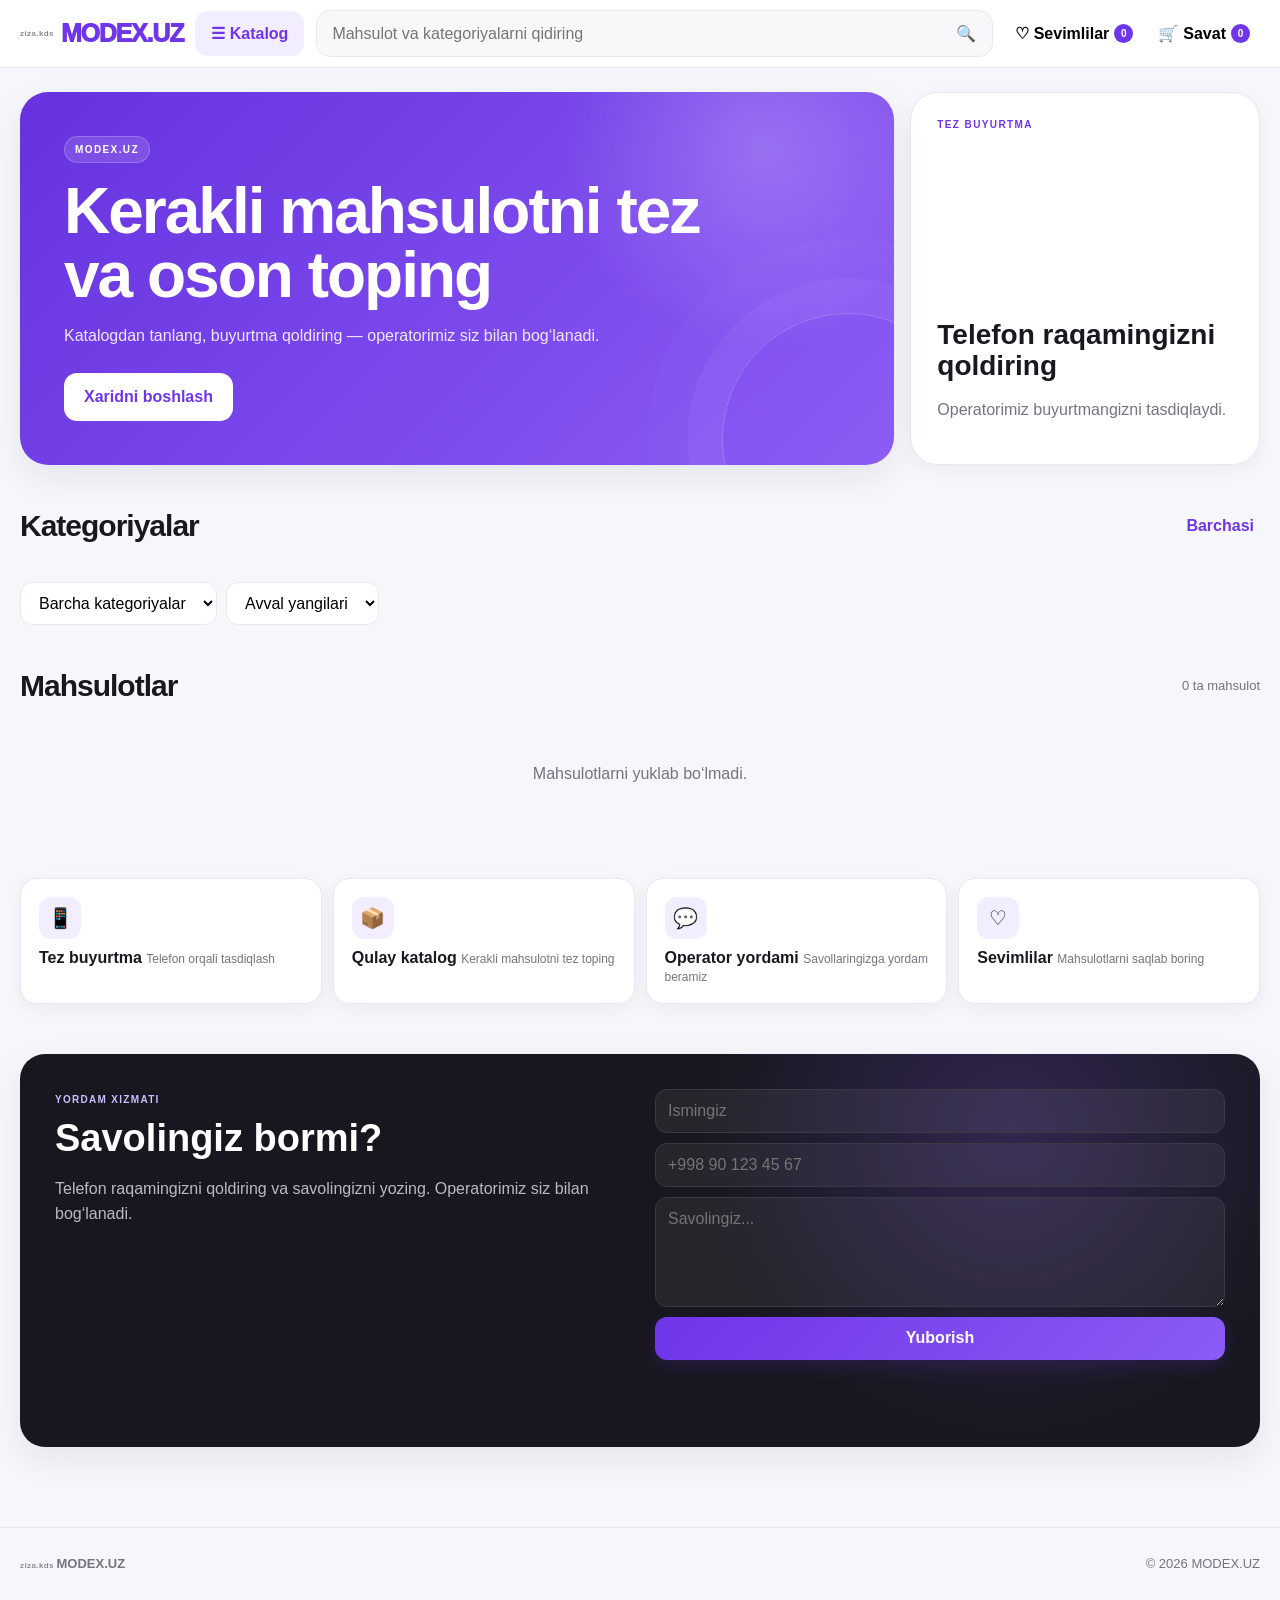
==== commit 62b84988: "Update index.html" ====
--- a/index.html
+++ b/index.html
@@ -3,9 +3,10 @@
 <head>
   <meta charset="utf-8">
   <meta name="viewport" content="width=device-width,initial-scale=1">
+
   <title>MODEX.UZ — Internet do‘kon</title>
 
-  <link rel="stylesheet" href="./style.css?v=20260813">
+  <link rel="stylesheet" href="./style.css?v=20260813-2">
 </head>
 
 <body>
@@ -15,43 +16,89 @@
 
     <div class="header-inner">
 
+      <!-- LOGO -->
       <a href="index.html" class="brand">
-        MODEX<span>.UZ</span>
+
+        <small class="brand-mini">
+          ziza.kds
+        </small>
+
+        <span class="brand-main">
+          MODEX<span class="brand-uz">.UZ</span>
+        </span>
+
       </a>
 
-      <button id="catalogBtn" class="catalog-btn" type="button">
+
+      <!-- KATALOG -->
+      <button
+        id="catalogBtn"
+        class="catalog-btn"
+        type="button"
+      >
         ☰ Katalog
       </button>
 
+
+      <!-- DESKTOP QIDIRUV -->
       <div class="header-search">
+
         <input
           id="searchInput"
           type="search"
-          placeholder="Mahsulot va kategoriyalarni qidiring..."
-        >
-
-        <button id="searchBtn" type="button">
+          placeholder="Mahsulot va kategoriyalarni qidiring"
+        >
+
+        <button
+          id="searchBtn"
+          type="button"
+        >
           🔍
         </button>
-      </div>
-
+
+      </div>
+
+
+      <!-- HEADER BUTTONS -->
       <div class="header-buttons">
 
-        <button id="favoritesBtn" class="header-btn" type="button">
+        <button
+          id="favoritesBtn"
+          class="header-btn"
+          type="button"
+        >
           ♡
-          <span>Sevimlilar</span>
-          <b id="favoriteCount">0</b>
+
+          <span>
+            Sevimlilar
+          </span>
+
+          <b id="favoriteCount">
+            0
+          </b>
         </button>
 
-        <button id="cartBtn" class="header-btn" type="button">
+
+        <button
+          id="cartBtn"
+          class="header-btn"
+          type="button"
+        >
           🛒
-          <span>Savat</span>
-          <b id="cartCount">0</b>
+
+          <span>
+            Savat
+          </span>
+
+          <b id="cartCount">
+            0
+          </b>
         </button>
 
       </div>
 
     </div>
+
 
     <!-- MOBILE SEARCH -->
     <div class="mobile-search">
@@ -62,7 +109,10 @@
         placeholder="Mahsulot qidirish..."
       >
 
-      <button id="mobileSearchBtn" type="button">
+      <button
+        id="mobileSearchBtn"
+        type="button"
+      >
         🔍
       </button>
 
@@ -92,7 +142,10 @@
             Katalogdan tanlang, buyurtma qoldiring — operatorimiz siz bilan bog‘lanadi.
           </p>
 
-          <a href="#products" class="hero-button">
+          <a
+            href="#products"
+            class="hero-button"
+          >
             Xaridni boshlash
           </a>
 
@@ -103,7 +156,9 @@
 
       <aside class="hero-side">
 
-        <span>TEZ BUYURTMA</span>
+        <span>
+          TEZ BUYURTMA
+        </span>
 
         <strong>
           Telefon raqamingizni qoldiring
@@ -118,12 +173,14 @@
     </section>
 
 
-    <!-- CATEGORY -->
+    <!-- KATEGORIYALAR -->
     <section class="market-section">
 
       <div class="section-title">
 
-        <h2>Kategoriyalar</h2>
+        <h2>
+          Kategoriyalar
+        </h2>
 
         <button
           id="allCategoriesBtn"
@@ -135,6 +192,7 @@
 
       </div>
 
+
       <div
         id="categoryList"
         class="category-grid"
@@ -149,10 +207,13 @@
       <div class="filter-row">
 
         <select id="categoryFilter">
+
           <option value="">
             Barcha kategoriyalar
           </option>
+
         </select>
+
 
         <select id="sortSelect">
 
@@ -175,7 +236,7 @@
     </section>
 
 
-    <!-- PRODUCTS -->
+    <!-- MAHSULOTLAR -->
     <section
       id="products"
       class="market-section"
@@ -183,7 +244,9 @@
 
       <div class="section-title">
 
-        <h2>Mahsulotlar</h2>
+        <h2>
+          Mahsulotlar
+        </h2>
 
         <span
           id="productCount"
@@ -193,12 +256,14 @@
         </span>
 
       </div>
+
 
       <div
         id="productsGrid"
         class="market-products"
       ></div>
 
+
       <div
         id="emptyState"
         class="empty-state hidden"
@@ -209,7 +274,7 @@
     </section>
 
 
-    <!-- ADVANTAGES -->
+    <!-- AFZALLIKLAR -->
     <section class="advantages">
 
       <article>
@@ -287,7 +352,9 @@
 
       <div class="support-info">
 
-        <span>YORDAM XIZMATI</span>
+        <span>
+          YORDAM XIZMATI
+        </span>
 
         <h2>
           Savolingiz bormi?
@@ -348,9 +415,17 @@
   <!-- FOOTER -->
   <footer>
 
-    <strong>
-      MODEX.UZ
-    </strong>
+    <div>
+
+      <small class="brand-mini">
+        ziza.kds
+      </small>
+
+      <strong>
+        MODEX.UZ
+      </strong>
+
+    </div>
 
     <span>
       © 2026 MODEX.UZ
@@ -359,7 +434,7 @@
   </footer>
 
 
-  <!-- QUICK ORDER DIALOG -->
+  <!-- BUYURTMA MODAL -->
   <dialog id="orderDialog">
 
     <form
@@ -388,6 +463,7 @@
         type="hidden"
       >
 
+
       <label>
         Ismingiz
 
@@ -397,6 +473,7 @@
           required
         >
       </label>
+
 
       <label>
         Telefon raqamingiz
@@ -410,6 +487,7 @@
         >
       </label>
 
+
       <label>
         O‘lcham
 
@@ -420,6 +498,7 @@
         >
       </label>
 
+
       <label>
         Rang
 
@@ -429,6 +508,7 @@
           placeholder="Masalan: qora"
         >
       </label>
+
 
       <label>
         Soni
@@ -442,6 +522,7 @@
         >
       </label>
 
+
       <button
         id="submitOrder"
         type="submit"
@@ -477,11 +558,16 @@
 
       <div>
 
-        <span>MODEX.UZ</span>
-
-        <h2>Savat</h2>
-
-      </div>
+        <span>
+          MODEX.UZ
+        </span>
+
+        <h2>
+          Savat
+        </h2>
+
+      </div>
+
 
       <button
         id="closeCart"
@@ -499,7 +585,9 @@
 
     <div class="drawer-total">
 
-      <span>Jami:</span>
+      <span>
+        Jami:
+      </span>
 
       <strong id="cartTotal">
         0 so‘m
@@ -527,11 +615,16 @@
 
       <div>
 
-        <span>MODEX.UZ</span>
-
-        <h2>Sevimlilar</h2>
-
-      </div>
+        <span>
+          MODEX.UZ
+        </span>
+
+        <h2>
+          Sevimlilar
+        </h2>
+
+      </div>
+
 
       <button
         id="closeFavorites"
@@ -543,12 +636,13 @@
 
     </div>
 
+
     <div id="favoriteItems"></div>
 
   </aside>
 
 
-  <!-- MOBILE BOTTOM NAV -->
+  <!-- MOBILE NAV -->
   <nav class="mobile-bottom-nav">
 
     <a
@@ -558,6 +652,7 @@
       <span>⌂</span>
       <small>Bosh sahifa</small>
     </a>
+
 
     <button
       id="mobileCatalogBtn"
@@ -568,6 +663,7 @@
       <small>Katalog</small>
     </button>
 
+
     <button
       id="mobileFavoritesBtn"
       class="mobile-nav-item"
@@ -577,6 +673,7 @@
       <small>Sevimlilar</small>
     </button>
 
+
     <button
       id="mobileCartBtn"
       class="mobile-nav-item"
@@ -589,8 +686,8 @@
   </nav>
 
 
-  <script src="./config.js?v=20260813"></script>
-  <script src="./app.js?v=20260813"></script>
+  <script src="./config.js?v=20260813-2"></script>
+  <script src="./app.js?v=20260813-2"></script>
 
 </body>
 </html>
--- a/style.css
+++ b/style.css
@@ -1892,4 +1892,44 @@
     flex-direction:column;
   }
 
-}
+}.brand{
+  display:flex;
+  align-items:center;
+  gap:7px;
+  text-decoration:none;
+}
+
+.brand-mini{
+  font-size:8px;
+  font-weight:700;
+  color:#8a8a95;
+  letter-spacing:.4px;
+  white-space:nowrap;
+}
+
+.brand-main{
+  font-size:25px;
+  font-weight:950;
+  letter-spacing:-1.2px;
+  color:#18181f;
+  white-space:nowrap;
+}
+
+.brand-uz{
+  color:var(--brand);
+}
+
+@media(max-width:700px){
+
+  .brand{
+    gap:5px;
+  }
+
+  .brand-mini{
+    font-size:7px;
+  }
+
+  .brand-main{
+    font-size:20px;
+  }
+}
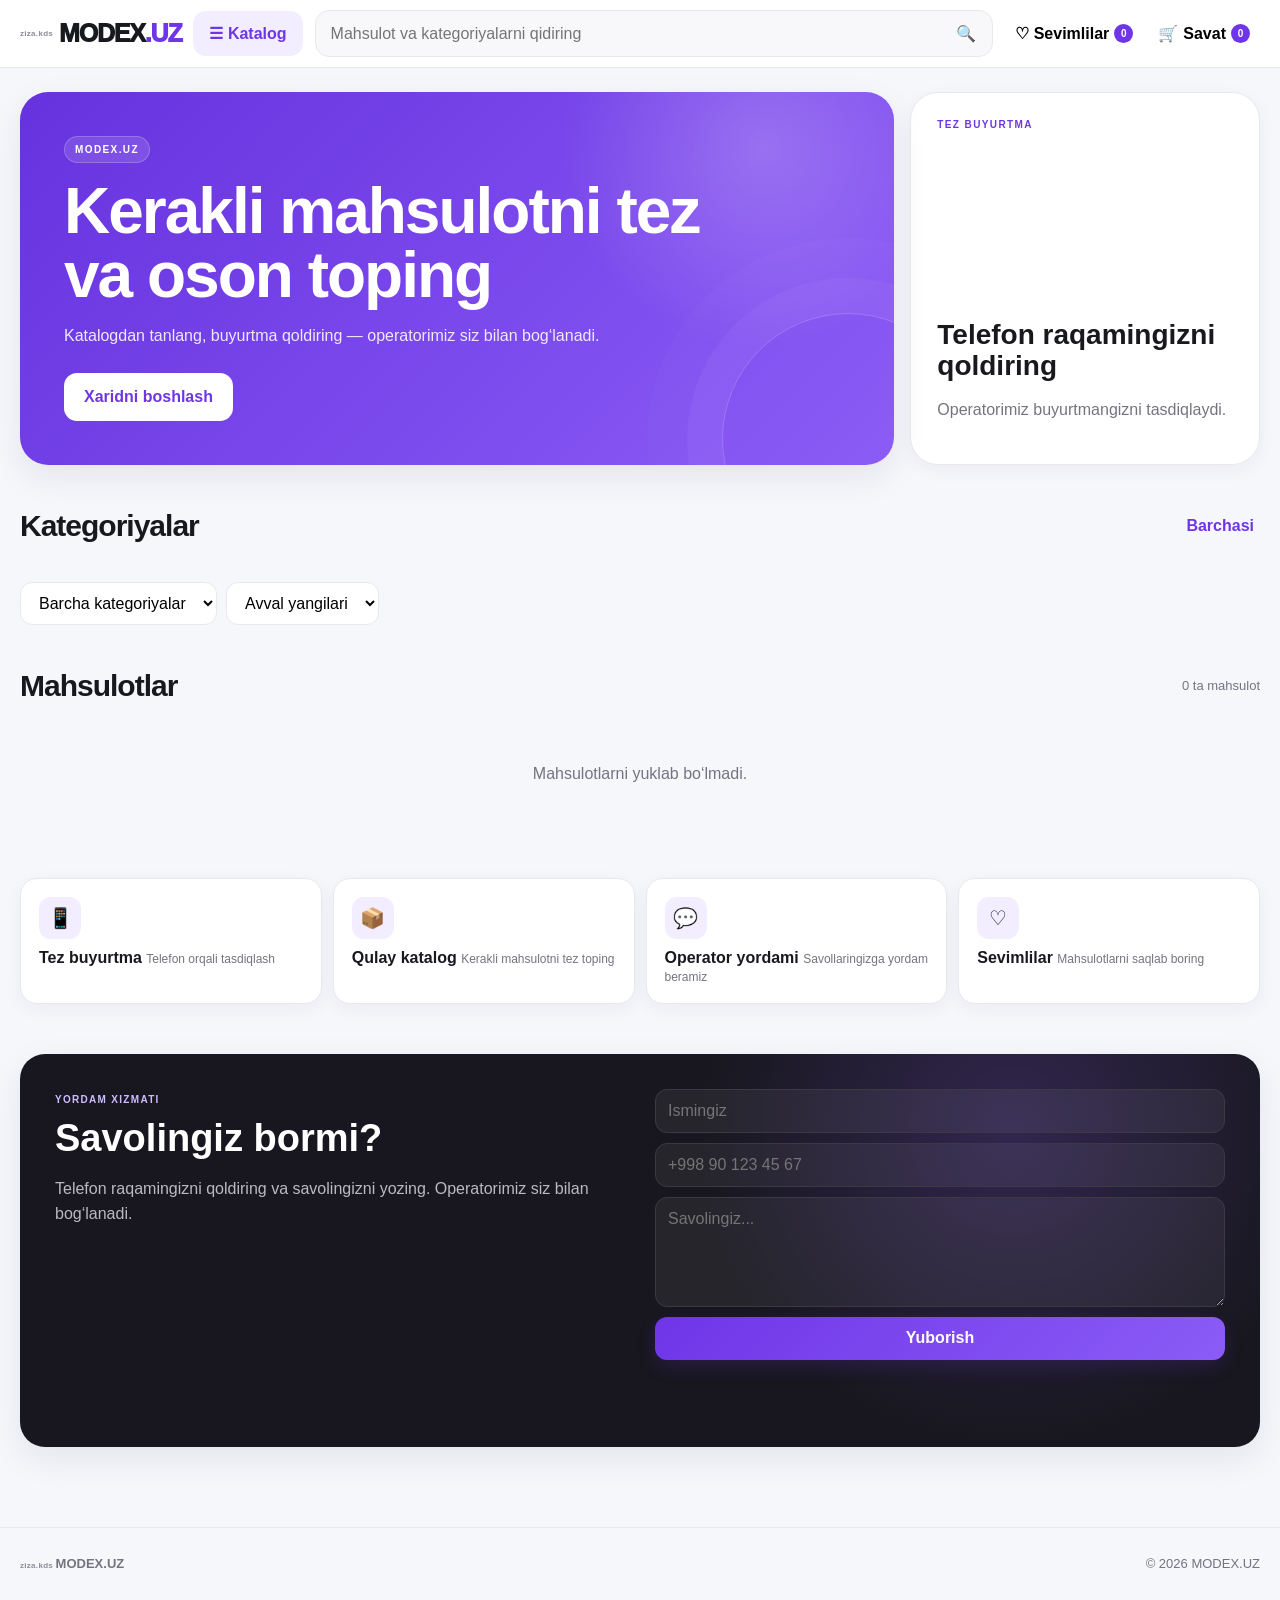
==== commit 132ad0ee: "Update index.html" ====
--- a/index.html
+++ b/index.html
@@ -1,23 +1,39 @@
 <!doctype html>
 <html lang="uz">
+
 <head>
   <meta charset="utf-8">
-  <meta name="viewport" content="width=device-width,initial-scale=1">
+
+  <meta
+    name="viewport"
+    content="width=device-width, initial-scale=1"
+  >
 
   <title>MODEX.UZ — Internet do‘kon</title>
 
-  <link rel="stylesheet" href="./style.css?v=20260813-2">
+  <!-- YANGI CACHE VERSION -->
+  <link
+    rel="stylesheet"
+    href="./style.css?v=20260814-1708"
+  >
 </head>
 
+
 <body>
 
-  <!-- HEADER -->
+  <!-- =========================
+       HEADER
+  ========================= -->
+
   <header class="market-header">
 
     <div class="header-inner">
 
       <!-- LOGO -->
-      <a href="index.html" class="brand">
+      <a
+        href="./index.html"
+        class="brand"
+      >
 
         <small class="brand-mini">
           ziza.kds
@@ -40,18 +56,20 @@
       </button>
 
 
-      <!-- DESKTOP QIDIRUV -->
+      <!-- DESKTOP SEARCH -->
       <div class="header-search">
 
         <input
           id="searchInput"
           type="search"
           placeholder="Mahsulot va kategoriyalarni qidiring"
+          autocomplete="off"
         >
 
         <button
           id="searchBtn"
           type="button"
+          aria-label="Qidirish"
         >
           🔍
         </button>
@@ -59,7 +77,7 @@
       </div>
 
 
-      <!-- HEADER BUTTONS -->
+      <!-- HEADER ACTIONS -->
       <div class="header-buttons">
 
         <button
@@ -107,11 +125,13 @@
         id="mobileSearchInput"
         type="search"
         placeholder="Mahsulot qidirish..."
+        autocomplete="off"
       >
 
       <button
         id="mobileSearchBtn"
         type="button"
+        aria-label="Qidirish"
       >
         🔍
       </button>
@@ -120,6 +140,10 @@
 
   </header>
 
+
+  <!-- =========================
+       MAIN
+  ========================= -->
 
   <main>
 
@@ -139,7 +163,8 @@
           </h1>
 
           <p>
-            Katalogdan tanlang, buyurtma qoldiring — operatorimiz siz bilan bog‘lanadi.
+            Katalogdan tanlang, buyurtma qoldiring —
+            operatorimiz siz bilan bog‘lanadi.
           </p>
 
           <a
@@ -173,7 +198,10 @@
     </section>
 
 
-    <!-- KATEGORIYALAR -->
+    <!-- =========================
+         CATEGORIES
+    ========================= -->
+
     <section class="market-section">
 
       <div class="section-title">
@@ -201,7 +229,10 @@
     </section>
 
 
-    <!-- FILTER -->
+    <!-- =========================
+         FILTER
+    ========================= -->
+
     <section class="filter-section">
 
       <div class="filter-row">
@@ -236,7 +267,10 @@
     </section>
 
 
-    <!-- MAHSULOTLAR -->
+    <!-- =========================
+         PRODUCTS
+    ========================= -->
+
     <section
       id="products"
       class="market-section"
@@ -274,7 +308,10 @@
     </section>
 
 
-    <!-- AFZALLIKLAR -->
+    <!-- =========================
+         ADVANTAGES
+    ========================= -->
+
     <section class="advantages">
 
       <article>
@@ -347,7 +384,10 @@
     </section>
 
 
-    <!-- SUPPORT -->
+    <!-- =========================
+         SUPPORT
+    ========================= -->
+
     <section class="support-section">
 
       <div class="support-info">
@@ -380,12 +420,15 @@
           required
         >
 
+
         <input
           id="supportPhone"
           type="tel"
+          inputmode="tel"
           placeholder="+998 90 123 45 67"
           required
         >
+
 
         <textarea
           id="supportMessage"
@@ -393,12 +436,14 @@
           required
         ></textarea>
 
+
         <button
           type="submit"
           class="main-btn"
         >
           Yuborish
         </button>
+
 
         <p
           id="supportFormMessage"
@@ -412,7 +457,10 @@
   </main>
 
 
-  <!-- FOOTER -->
+  <!-- =========================
+       FOOTER
+  ========================= -->
+
   <footer>
 
     <div>
@@ -427,6 +475,7 @@
 
     </div>
 
+
     <span>
       © 2026 MODEX.UZ
     </span>
@@ -434,7 +483,10 @@
   </footer>
 
 
-  <!-- BUYURTMA MODAL -->
+  <!-- =========================
+       QUICK ORDER
+  ========================= -->
+
   <dialog id="orderDialog">
 
     <form
@@ -450,14 +502,17 @@
         ×
       </button>
 
+
       <span class="modal-label">
         TEZ BUYURTMA
       </span>
 
+
       <h2 id="selectedProductTitle">
         Mahsulot
       </h2>
 
+
       <input
         id="productInput"
         type="hidden"
@@ -470,6 +525,7 @@
         <input
           id="nameInput"
           type="text"
+          maxlength="80"
           required
         >
       </label>
@@ -519,17 +575,19 @@
           min="1"
           max="20"
           value="1"
+          required
         >
       </label>
 
 
       <button
         id="submitOrder"
+        class="main-btn full-btn"
         type="submit"
-        class="main-btn full-btn"
       >
         Buyurtma berish
       </button>
+
 
       <p
         id="formMessage"
@@ -541,14 +599,16 @@
   </dialog>
 
 
-  <!-- CART OVERLAY -->
+  <!-- =========================
+       CART
+  ========================= -->
+
   <div
     id="cartOverlay"
     class="drawer-overlay hidden"
   ></div>
 
 
-  <!-- CART DRAWER -->
   <aside
     id="cartDrawer"
     class="market-drawer hidden"
@@ -598,14 +658,16 @@
   </aside>
 
 
-  <!-- FAVORITES OVERLAY -->
+  <!-- =========================
+       FAVORITES
+  ========================= -->
+
   <div
     id="favoritesOverlay"
     class="drawer-overlay hidden"
   ></div>
 
 
-  <!-- FAVORITES DRAWER -->
   <aside
     id="favoritesDrawer"
     class="market-drawer hidden"
@@ -642,15 +704,21 @@
   </aside>
 
 
-  <!-- MOBILE NAV -->
+  <!-- =========================
+       MOBILE NAV
+  ========================= -->
+
   <nav class="mobile-bottom-nav">
 
     <a
-      href="index.html"
+      href="./index.html"
       class="mobile-nav-item active"
     >
       <span>⌂</span>
-      <small>Bosh sahifa</small>
+
+      <small>
+        Bosh sahifa
+      </small>
     </a>
 
 
@@ -660,7 +728,10 @@
       type="button"
     >
       <span>▦</span>
-      <small>Katalog</small>
+
+      <small>
+        Katalog
+      </small>
     </button>
 
 
@@ -670,7 +741,10 @@
       type="button"
     >
       <span>♡</span>
-      <small>Sevimlilar</small>
+
+      <small>
+        Sevimlilar
+      </small>
     </button>
 
 
@@ -680,14 +754,22 @@
       type="button"
     >
       <span>🛒</span>
-      <small>Savat</small>
+
+      <small>
+        Savat
+      </small>
     </button>
 
   </nav>
 
 
-  <script src="./config.js?v=20260813-2"></script>
-  <script src="./app.js?v=20260813-2"></script>
+  <!-- =========================
+       SCRIPTS
+  ========================= -->
+
+  <script src="./config.js?v=20260814-1708"></script>
+
+  <script src="./app.js?v=20260814-1708"></script>
 
 </body>
 </html>
--- a/style.css
+++ b/style.css
@@ -12,6 +12,7 @@
 
   --success:#16835a;
   --danger:#d6455d;
+  --warning:#d97913;
 
   --radius:18px;
   --shadow:0 12px 35px rgba(30,25,60,.08);
@@ -49,12 +50,17 @@
   cursor:pointer;
 }
 
+button:disabled{
+  cursor:not-allowed;
+  opacity:.55;
+}
+
 img{
   max-width:100%;
 }
 
 .hidden{
-  display:none !important;
+  display:none!important;
 }
 
 
@@ -67,7 +73,7 @@
   top:0;
   z-index:200;
   background:rgba(255,255,255,.96);
-  backdrop-filter:blur(14px);
+  backdrop-filter:blur(15px);
   border-bottom:1px solid var(--line);
 }
 
@@ -75,34 +81,43 @@
   max-width:1280px;
   margin:auto;
   padding:10px 20px;
-
   display:grid;
   grid-template-columns:auto auto 1fr auto;
+  align-items:center;
   gap:12px;
+}
+
+.brand{
+  display:flex;
   align-items:center;
-}
-
-.brand{
+  gap:6px;
+  white-space:nowrap;
+}
+
+.brand-mini{
+  font-size:8px;
+  font-weight:700;
+  color:#8b8b95;
+  letter-spacing:.3px;
+}
+
+.brand-main{
   font-size:25px;
   font-weight:950;
   letter-spacing:-1.2px;
-  white-space:nowrap;
-}
-
-.brand span{
+}
+
+.brand-uz{
   color:var(--brand);
 }
 
 .catalog-btn{
   min-height:45px;
   padding:0 16px;
-
   border:0;
   border-radius:13px;
-
   background:var(--soft);
   color:var(--brand);
-
   font-weight:900;
 }
 
@@ -112,14 +127,11 @@
 
 .header-search{
   height:47px;
-
   display:flex;
   align-items:center;
-
+  overflow:hidden;
   border:1px solid var(--line);
   border-radius:14px;
-
-  overflow:hidden;
   background:#f8f8fb;
 }
 
@@ -132,7 +144,6 @@
   flex:1;
   height:100%;
   padding:0 15px;
-
   border:0;
   outline:0;
   background:transparent;
@@ -141,7 +152,6 @@
 .header-search button{
   width:52px;
   height:100%;
-
   border:0;
   background:transparent;
 }
@@ -154,16 +164,12 @@
 .header-btn{
   min-height:44px;
   padding:7px 10px;
-
+  display:flex;
+  align-items:center;
+  gap:5px;
   border:0;
   border-radius:12px;
-
   background:transparent;
-
-  display:flex;
-  align-items:center;
-  gap:5px;
-
   font-weight:750;
 }
 
@@ -174,15 +180,11 @@
 .header-btn b{
   min-width:19px;
   height:19px;
-
   display:grid;
   place-items:center;
-
   border-radius:50%;
-
   background:var(--brand);
   color:#fff;
-
   font-size:10px;
 }
 
@@ -215,37 +217,27 @@
 .hero-main{
   min-height:360px;
   padding:44px;
-
+  position:relative;
+  overflow:hidden;
   display:flex;
   align-items:center;
-
+  border-radius:28px;
   color:#fff;
-
-  border-radius:28px;
-
   background:
     radial-gradient(circle at 85% 15%,rgba(255,255,255,.2),transparent 25%),
     linear-gradient(135deg,#6632df,#8c5cf6);
-
   box-shadow:var(--shadow);
-
-  position:relative;
-  overflow:hidden;
 }
 
 .hero-main::after{
   content:"";
   position:absolute;
-
+  right:-80px;
+  bottom:-100px;
   width:250px;
   height:250px;
-
-  right:-80px;
-  bottom:-100px;
-
   border-radius:50%;
   border:1px solid rgba(255,255,255,.2);
-
   box-shadow:
     0 0 0 35px rgba(255,255,255,.04),
     0 0 0 75px rgba(255,255,255,.02);
@@ -259,14 +251,10 @@
 
 .hero-label{
   display:inline-block;
-
   padding:7px 10px;
-
   border:1px solid rgba(255,255,255,.2);
   border-radius:999px;
-
   background:rgba(255,255,255,.13);
-
   font-size:10px;
   font-weight:900;
   letter-spacing:1.4px;
@@ -274,7 +262,6 @@
 
 .hero-text h1{
   margin:16px 0 15px;
-
   font-size:clamp(40px,5vw,68px);
   line-height:1;
   letter-spacing:-2px;
@@ -282,10 +269,8 @@
 
 .hero-text p{
   max-width:590px;
-
   font-size:16px;
   line-height:1.6;
-
   color:#eee9ff;
 }
 
@@ -293,40 +278,30 @@
   display:inline-flex;
   align-items:center;
   justify-content:center;
-
   min-height:48px;
   margin-top:8px;
   padding:0 20px;
-
   border-radius:13px;
-
   background:#fff;
   color:var(--brand);
-
   font-weight:900;
 }
 
 .hero-side{
   min-height:360px;
   padding:26px;
-
   display:flex;
   flex-direction:column;
   justify-content:flex-end;
-
-  background:#fff;
-
   border:1px solid var(--line);
   border-radius:28px;
-
+  background:#fff;
   box-shadow:var(--shadowSmall);
 }
 
 .hero-side>span{
   margin-bottom:auto;
-
   color:var(--brand);
-
   font-size:10px;
   font-weight:900;
   letter-spacing:1.4px;
@@ -353,7 +328,6 @@
 
 .section-title{
   margin-bottom:17px;
-
   display:flex;
   align-items:center;
   justify-content:space-between;
@@ -362,7 +336,6 @@
 
 .section-title h2{
   margin:0;
-
   font-size:30px;
   letter-spacing:-1px;
 }
@@ -370,7 +343,6 @@
 .text-btn{
   border:0;
   background:transparent;
-
   color:var(--brand);
   font-weight:900;
 }
@@ -382,7 +354,7 @@
 
 
 /* =========================
-   CATEGORY
+   CATEGORIES
 ========================= */
 
 .category-grid{
@@ -394,19 +366,14 @@
 .category-card{
   min-height:112px;
   padding:15px;
-
   display:flex;
   flex-direction:column;
   justify-content:space-between;
   align-items:flex-start;
-
   border:1px solid var(--line);
   border-radius:17px;
-
-  background:#fff;
-
+  background:#fff;
   box-shadow:var(--shadowSmall);
-
   transition:.2s;
 }
 
@@ -418,14 +385,10 @@
 .category-icon{
   width:42px;
   height:42px;
-
   display:grid;
   place-items:center;
-
   border-radius:12px;
-
   background:var(--soft);
-
   font-size:20px;
 }
 
@@ -435,7 +398,7 @@
 
 
 /* =========================
-   FILTERS
+   FILTER
 ========================= */
 
 .filter-section{
@@ -451,17 +414,15 @@
 .filter-row select{
   min-height:43px;
   padding:0 14px;
-
   border:1px solid var(--line);
   border-radius:12px;
-
   background:#fff;
   outline:none;
 }
 
 
 /* =========================
-   PRODUCTS
+   PRODUCT CARDS
 ========================= */
 
 .market-products{
@@ -472,16 +433,11 @@
 
 .market-product-card{
   min-width:0;
-
-  background:#fff;
-
+  overflow:hidden;
   border:1px solid var(--line);
   border-radius:18px;
-
-  overflow:hidden;
-
+  background:#fff;
   box-shadow:var(--shadowSmall);
-
   transition:.22s;
 }
 
@@ -493,18 +449,14 @@
 .product-image-box{
   position:relative;
   overflow:hidden;
-
   background:#efeff3;
 }
 
 .product-image-box img{
   display:block;
-
   width:100%;
   aspect-ratio:3/4;
-
   object-fit:cover;
-
   transition:.3s;
 }
 
@@ -516,20 +468,14 @@
   position:absolute;
   top:9px;
   right:9px;
-
   width:37px;
   height:37px;
-
   display:grid;
   place-items:center;
-
   border:1px solid rgba(230,230,235,.9);
   border-radius:50%;
-
   background:rgba(255,255,255,.94);
-
   font-size:20px;
-
   box-shadow:0 4px 12px rgba(0,0,0,.07);
 }
 
@@ -539,7 +485,6 @@
 
 .market-product-info{
   padding:12px;
-
   display:flex;
   flex-direction:column;
   gap:7px;
@@ -547,7 +492,6 @@
 
 .market-category{
   color:var(--brand);
-
   font-size:10px;
   font-weight:900;
   text-transform:uppercase;
@@ -555,7 +499,6 @@
 
 .market-product-title{
   min-height:38px;
-
   font-size:14px;
   font-weight:700;
   line-height:1.35;
@@ -564,9 +507,7 @@
 .market-description{
   min-height:31px;
   margin:0;
-
   color:var(--muted);
-
   font-size:11px;
   line-height:1.45;
 }
@@ -578,7 +519,6 @@
 
 .old-price{
   color:#96969f;
-
   font-size:12px;
   text-decoration:line-through;
 }
@@ -587,18 +527,29 @@
   display:inline-flex;
   align-items:center;
   justify-content:center;
-
   width:max-content;
-
   padding:5px 8px;
-
   border-radius:999px;
-
   background:#ffedf2;
   color:#d92f5c;
-
   font-size:10px;
   font-weight:900;
+}
+
+.product-stock{
+  min-height:17px;
+}
+
+.stock-available{
+  color:var(--success);
+}
+
+.stock-low{
+  color:var(--warning);
+}
+
+.stock-out{
+  color:var(--danger);
 }
 
 .market-card-buttons{
@@ -610,43 +561,23 @@
 .main-btn{
   min-height:43px;
   padding:0 14px;
-
   border:0;
   border-radius:12px;
-
-  background:linear-gradient(
-    135deg,
-    var(--brand),
-    var(--brand2)
-  );
-
+  background:linear-gradient(135deg,var(--brand),var(--brand2));
   color:#fff;
-
   font-weight:900;
-
   box-shadow:0 7px 18px rgba(111,53,232,.17);
 }
 
 .main-btn:hover{
-  background:linear-gradient(
-    135deg,
-    var(--brandDark),
-    var(--brand)
-  );
-}
-
-.main-btn:disabled{
-  opacity:.6;
-  cursor:not-allowed;
+  background:linear-gradient(135deg,var(--brandDark),var(--brand));
 }
 
 .cart-circle{
   width:43px;
   height:43px;
-
   border:1px solid var(--line);
   border-radius:12px;
-
   background:#fff;
 }
 
@@ -656,21 +587,16 @@
 
 .copy-product-link{
   min-height:34px;
-
   border:0;
   border-radius:10px;
-
   background:#f5f4f9;
   color:#64646d;
-
   font-size:11px;
 }
 
 .empty-state{
   padding:45px;
-
   text-align:center;
-
   color:var(--muted);
 }
 
@@ -681,7 +607,6 @@
 
 .advantages{
   padding-top:50px;
-
   display:grid;
   grid-template-columns:repeat(4,1fr);
   gap:11px;
@@ -689,28 +614,20 @@
 
 .advantages article{
   padding:18px;
-
   border:1px solid var(--line);
   border-radius:17px;
-
-  background:#fff;
-
+  background:#fff;
   box-shadow:var(--shadowSmall);
 }
 
 .adv-icon{
   width:42px;
   height:42px;
-
   margin-bottom:10px;
-
   display:grid;
   place-items:center;
-
   border-radius:12px;
-
   background:var(--soft);
-
   font-size:20px;
 }
 
@@ -727,25 +644,19 @@
 .support-section{
   margin-top:50px;
   padding:35px;
-
   display:grid;
   grid-template-columns:1fr 1fr;
   gap:30px;
-
   border-radius:25px;
-
   background:
     radial-gradient(circle at 80% 20%,rgba(139,92,246,.22),transparent 30%),
     #18171f;
-
   color:#fff;
-
   box-shadow:var(--shadow);
 }
 
 .support-info>span{
   color:#cdbdff;
-
   font-size:10px;
   font-weight:900;
   letter-spacing:1.3px;
@@ -753,7 +664,6 @@
 
 .support-info h2{
   margin:10px 0;
-
   font-size:38px;
 }
 
@@ -771,13 +681,10 @@
 .support-form textarea{
   width:100%;
   padding:12px;
-
   border:1px solid #3c3945;
   border-radius:12px;
-
   background:rgba(255,255,255,.06);
   color:#fff;
-
   outline:none;
 }
 
@@ -795,31 +702,24 @@
   max-width:1280px;
   margin:auto;
   padding:28px 20px 90px;
-
-  border-top:1px solid var(--line);
-
   display:flex;
   justify-content:space-between;
   gap:15px;
-
+  border-top:1px solid var(--line);
   color:var(--muted);
-
   font-size:13px;
 }
 
 
 /* =========================
-   ORDER DIALOG
+   DIALOG
 ========================= */
 
 dialog{
   width:min(470px,calc(100% - 24px));
-
   padding:0;
-
   border:0;
   border-radius:21px;
-
   box-shadow:0 25px 70px rgba(0,0,0,.22);
 }
 
@@ -830,9 +730,7 @@
 
 .order-modal{
   position:relative;
-
   padding:26px;
-
   background:#fff;
 }
 
@@ -840,21 +738,16 @@
   position:absolute;
   top:13px;
   right:13px;
-
   width:36px;
   height:36px;
-
   border:0;
   border-radius:50%;
-
   background:#f2f2f5;
-
   font-size:20px;
 }
 
 .modal-label{
   color:var(--brand);
-
   font-size:10px;
   font-weight:900;
   letter-spacing:1.3px;
@@ -862,9 +755,7 @@
 
 .order-modal label{
   display:block;
-
   margin:10px 0;
-
   font-size:12px;
   font-weight:850;
 }
@@ -872,13 +763,10 @@
 .order-modal input{
   width:100%;
   min-height:44px;
-
   margin-top:6px;
   padding:0 12px;
-
   border:1px solid var(--line);
   border-radius:11px;
-
   outline:none;
 }
 
@@ -889,7 +777,6 @@
 
 .form-message{
   min-height:18px;
-
   font-size:12px;
   font-weight:750;
 }
@@ -910,9 +797,7 @@
 .drawer-overlay{
   position:fixed;
   inset:0;
-
   z-index:390;
-
   background:rgba(20,18,28,.4);
 }
 
@@ -920,24 +805,17 @@
   position:fixed;
   top:0;
   right:0;
-
   z-index:400;
-
   width:min(420px,100%);
   height:100vh;
-
   padding:21px;
-
   overflow:auto;
-
-  background:#fff;
-
+  background:#fff;
   box-shadow:-20px 0 60px rgba(0,0,0,.14);
 }
 
 .drawer-header{
   margin-bottom:18px;
-
   display:flex;
   align-items:flex-start;
   justify-content:space-between;
@@ -949,7 +827,6 @@
 
 .drawer-header span{
   color:var(--brand);
-
   font-size:10px;
   font-weight:900;
 }
@@ -957,29 +834,23 @@
 .drawer-close{
   width:38px;
   height:38px;
-
   border:0;
   border-radius:50%;
-
   background:#f2f2f5;
 }
 
 .drawer-product{
   padding:12px 0;
-
   display:grid;
   grid-template-columns:68px 1fr auto;
   gap:10px;
-
   border-bottom:1px solid var(--line);
 }
 
 .drawer-product img{
   width:68px;
   height:85px;
-
   object-fit:cover;
-
   border-radius:9px;
 }
 
@@ -1005,34 +876,27 @@
 .remove-favorite{
   min-width:30px;
   min-height:30px;
-
   border:1px solid var(--line);
   border-radius:8px;
-
   background:#fff;
 }
 
 .drawer-total{
   margin-top:18px;
-
   display:flex;
   justify-content:space-between;
-
   font-size:18px;
 }
 
 .drawer-open-product{
   color:var(--brand);
-
   font-size:12px;
   font-weight:900;
 }
 
 .drawer-empty{
   padding:30px 0;
-
   text-align:center;
-
   color:var(--muted);
 }
 
@@ -1045,72 +909,56 @@
   display:grid;
   grid-template-columns:minmax(290px,420px) 1fr;
   gap:28px;
-
   align-items:start;
 }
 
 .product-page-image{
   width:100%;
   max-width:420px;
-
   padding:10px;
-
   border:1px solid var(--line);
   border-radius:20px;
-
-  background:#fff;
-
+  background:#fff;
   box-shadow:var(--shadowSmall);
 }
 
 .product-page-image img{
   display:block;
-
   width:100%;
   max-height:500px;
-
   aspect-ratio:3/4;
   object-fit:cover;
-
   border-radius:14px;
 }
 
 .product-page-info{
   padding:26px;
-
   border:1px solid var(--line);
   border-radius:20px;
-
-  background:#fff;
-
+  background:#fff;
   box-shadow:var(--shadowSmall);
 }
 
 .product-page-info h1{
   margin:8px 0 13px;
-
   font-size:clamp(27px,4vw,42px);
   line-height:1.08;
 }
 
 .product-page-price{
   margin:8px 0 15px;
-
   font-size:31px;
   font-weight:950;
 }
 
 .product-page-description{
   margin-bottom:20px;
-
   color:var(--muted);
-
   line-height:1.6;
 }
 
 .product-options{
   margin:20px 0;
-
   display:grid;
   grid-template-columns:1fr 1fr 110px;
   gap:10px;
@@ -1124,13 +972,10 @@
 .product-options input{
   width:100%;
   min-height:44px;
-
   margin-top:6px;
   padding:0 12px;
-
   border:1px solid var(--line);
   border-radius:11px;
-
   outline:none;
 }
 
@@ -1142,12 +987,9 @@
 
 .product-secondary-btn{
   min-height:45px;
-
   border:1px solid var(--line);
   border-radius:11px;
-
-  background:#fff;
-
+  background:#fff;
   font-weight:800;
 }
 
@@ -1157,28 +999,22 @@
 
 .product-delivery-box{
   margin-top:22px;
-
   display:grid;
   gap:9px;
 }
 
 .product-delivery-box>div{
   padding:13px;
-
   display:flex;
   gap:11px;
-
   border:1px solid var(--line);
   border-radius:13px;
-
   background:#fafafd;
 }
 
 .product-delivery-box p{
   margin:4px 0 0;
-
   color:var(--muted);
-
   font-size:12px;
 }
 
@@ -1188,37 +1024,29 @@
 
 
 /* =========================
-   ADMIN
+   LOGIN
 ========================= */
 
 .login-wrap{
   min-height:100vh;
-
   display:grid;
   place-items:center;
-
   padding:20px;
 }
 
 .login-box{
   width:min(420px,100%);
-
   padding:24px;
-
   border:1px solid var(--line);
   border-radius:20px;
-
-  background:#fff;
-
+  background:#fff;
   box-shadow:var(--shadow);
 }
 
 .login-box label,
 .admin-form label{
   display:block;
-
   margin-bottom:11px;
-
   font-size:12px;
   font-weight:800;
 }
@@ -1228,200 +1056,588 @@
 .admin-form textarea,
 .admin-form select{
   width:100%;
-
   margin-top:6px;
   padding:10px;
-
   border:1px solid var(--line);
   border-radius:10px;
-
-  background:#fff;
-}
+  background:#fff;
+}
+
+
+/* =========================
+   ADMIN GENERAL
+========================= */
 
 .admin-shell{
-  max-width:1180px;
+  max-width:1380px;
   margin:auto;
-  padding:24px 18px 60px;
+  padding:26px 20px 80px;
 }
 
 .admin-head{
   display:flex;
+  align-items:center;
   justify-content:space-between;
-  align-items:center;
-  gap:15px;
+  gap:20px;
+  padding:18px 20px;
+  margin-bottom:16px;
+  border:1px solid var(--line);
+  border-radius:20px;
+  background:#fff;
+  box-shadow:var(--shadowSmall);
+}
+
+.admin-head h1{
+  margin:4px 0;
+  font-size:30px;
+}
+
+.admin-head p{
+  margin:0;
+  color:var(--muted);
+  font-size:12px;
 }
 
 .admin-top-actions{
   display:flex;
   flex-wrap:wrap;
-  gap:7px;
+  gap:8px;
 }
 
 .small-btn{
   display:inline-flex;
   align-items:center;
   justify-content:center;
-
   min-height:36px;
   padding:6px 10px;
-
   border:1px solid var(--line);
   border-radius:9px;
-
-  background:#fff;
-
+  background:#fff;
   color:var(--text);
 }
 
+.admin-top-actions .small-btn{
+  min-height:40px;
+  padding:0 13px;
+  border-radius:11px;
+  font-weight:800;
+  transition:.2s;
+}
+
+.admin-top-actions .small-btn:hover{
+  transform:translateY(-1px);
+  background:var(--soft);
+  border-color:#d7c8fa;
+}
+
+
+/* =========================
+   ADMIN STATS
+========================= */
+
 .stats-row{
-  margin:17px 0;
-
   display:grid;
   grid-template-columns:repeat(4,1fr);
-  gap:9px;
+  gap:12px;
+  margin:16px 0;
 }
 
 .stat{
-  padding:14px;
-
-  border:1px solid var(--line);
-  border-radius:13px;
-
-  background:#fff;
-}
-
-.stat b{
-  display:block;
-
-  font-size:25px;
+  min-height:100px;
+  padding:18px;
+  display:flex;
+  flex-direction:column;
+  justify-content:space-between;
+  border:1px solid var(--line);
+  border-radius:17px;
+  background:#fff;
+  box-shadow:var(--shadowSmall);
 }
 
 .stat span{
   color:var(--muted);
-
+  font-size:12px;
+  font-weight:700;
+}
+
+.stat b{
+  font-size:32px;
+  line-height:1;
+}
+
+.stat-danger{
+  background:#fff8f8;
+  border-color:#ffdada;
+}
+
+.stat-danger b{
+  color:#d83c4e;
+}
+
+
+/* =========================
+   ORDER STAT CARDS
+========================= */
+
+.admin-order-stats{
+  display:grid;
+  grid-template-columns:repeat(6,1fr);
+  gap:10px;
+  margin:14px 0 22px;
+}
+
+.order-stat-card{
+  min-height:94px;
+  padding:15px;
+  display:flex;
+  flex-direction:column;
+  justify-content:space-between;
+  border:1px solid var(--line);
+  border-radius:16px;
+  background:#fff;
+  box-shadow:var(--shadowSmall);
+}
+
+.order-stat-card span{
   font-size:11px;
+  color:var(--muted);
+  font-weight:800;
+}
+
+.order-stat-card strong{
+  font-size:27px;
+}
+
+.order-stat-card.danger{
+  background:#fff6f7;
+  border-color:#ffd8dc;
+}
+
+.order-stat-card.warning{
+  background:#fffaf1;
+  border-color:#ffe0aa;
+}
+
+.order-stat-card.info{
+  background:#f5f9ff;
+  border-color:#d6e6ff;
+}
+
+.order-stat-card.purple{
+  background:#f8f5ff;
+  border-color:#e3d9ff;
+}
+
+.order-stat-card.success{
+  background:#f3fbf7;
+  border-color:#caecd9;
+}
+
+
+/* =========================
+   ADMIN PANELS
+========================= */
+
+.panel{
+  padding:20px;
+  border:1px solid var(--line);
+  border-radius:19px;
+  background:#fff;
+  box-shadow:var(--shadowSmall);
+}
+
+.panel-title{
+  display:flex;
+  align-items:center;
+  justify-content:space-between;
+  margin-bottom:18px;
+}
+
+.panel-title h2{
+  margin:4px 0 0;
 }
 
 .admin-grid{
   display:grid;
+  grid-template-columns:1.15fr .85fr;
+  gap:16px;
+}
+
+.admin-form-two{
+  display:grid;
   grid-template-columns:1fr 1fr;
-  gap:15px;
-}
-
-.panel{
-  padding:18px;
-
-  border:1px solid var(--line);
-  border-radius:16px;
-
-  background:#fff;
-
-  box-shadow:var(--shadowSmall);
-}
-
-.wide-panel{
-  margin-top:15px;
+  gap:10px;
+}
+
+.admin-form input,
+.admin-form textarea,
+.admin-form select{
+  transition:.2s;
+}
+
+.admin-form input:focus,
+.admin-form textarea:focus,
+.admin-form select:focus{
+  outline:none;
+  border-color:#bfa8fa;
+  box-shadow:0 0 0 4px rgba(111,53,232,.07);
 }
 
 .product-form-buttons{
   display:flex;
   gap:8px;
-}
+  margin-top:6px;
+}
+
+.product-form-buttons .main-btn{
+  flex:1;
+}
+
+
+/* =========================
+   ADMIN PRODUCT LIST
+========================= */
 
 .product-admin-list{
   margin-top:16px;
-
   display:grid;
   gap:8px;
 }
 
 .product-admin-item{
-  padding:8px;
-
-  display:grid;
-  grid-template-columns:55px 1fr auto;
+  padding:10px;
+  display:grid;
+  grid-template-columns:62px 1fr auto;
   gap:9px;
-
   align-items:center;
-
-  border:1px solid var(--line);
-  border-radius:11px;
+  border:1px solid var(--line);
+  border-radius:14px;
+  background:#fcfcfe;
+  transition:.2s;
+}
+
+.product-admin-item:hover{
+  background:#fff;
+  box-shadow:var(--shadowSmall);
 }
 
 .product-admin-item img{
-  width:55px;
-  height:68px;
-
+  width:62px;
+  height:78px;
   object-fit:cover;
-
-  border-radius:8px;
+  border-radius:10px;
 }
 
 .product-admin-info{
   min-width:0;
 }
 
+.product-admin-info strong{
+  display:block;
+  margin-bottom:3px;
+}
+
 .product-admin-info span{
   display:block;
-
   margin-top:3px;
-
   color:var(--muted);
-
   font-size:10px;
 }
 
 .product-admin-actions{
+  min-width:130px;
   display:flex;
   flex-direction:column;
   gap:5px;
 }
 
+.product-admin-actions .small-btn{
+  width:100%;
+  font-size:11px;
+}
+
+
+/* =========================
+   ORDERS PANEL
+========================= */
+
+.wide-panel{
+  margin-top:18px;
+}
+
+.orders-panel-header{
+  display:flex;
+  align-items:center;
+  justify-content:space-between;
+  gap:15px;
+  margin-bottom:16px;
+}
+
+.orders-panel-header h2{
+  margin:4px 0 0;
+}
+
+.order-status-filters{
+  display:flex;
+  gap:7px;
+  overflow-x:auto;
+  padding-bottom:5px;
+  margin-bottom:12px;
+  scrollbar-width:none;
+}
+
+.order-status-filters::-webkit-scrollbar{
+  display:none;
+}
+
+.order-filter-btn{
+  min-height:38px;
+  padding:0 13px;
+  flex:0 0 auto;
+  border:1px solid var(--line);
+  border-radius:999px;
+  background:#fff;
+  color:#62626c;
+  font-size:11px;
+  font-weight:850;
+  transition:.2s;
+}
+
+.order-filter-btn:hover{
+  transform:translateY(-1px);
+}
+
+.order-filter-btn.active{
+  background:#18181f;
+  color:#fff;
+  border-color:#18181f;
+}
+
+.filter-new{
+  color:#d63c4d;
+}
+
+.filter-talked{
+  color:#c9780d;
+}
+
+.filter-confirmed{
+  color:#3171d6;
+}
+
+.filter-delivery{
+  color:#7040d5;
+}
+
+.filter-done{
+  color:#16835a;
+}
+
+.filter-cancelled{
+  color:#777;
+}
+
+.admin-order-tools{
+  display:flex;
+  gap:9px;
+  margin-bottom:14px;
+}
+
+.admin-order-tools input{
+  flex:1;
+  min-width:0;
+  height:44px;
+  padding:0 14px;
+  border:1px solid var(--line);
+  border-radius:12px;
+  background:#fafafd;
+  outline:none;
+}
+
+.admin-order-tools input:focus{
+  border-color:#bfa8fa;
+  box-shadow:0 0 0 4px rgba(111,53,232,.07);
+}
+
+
+/* =========================
+   TABLE
+========================= */
+
 .table-wrap{
   overflow:auto;
 }
 
 table{
   width:100%;
-
   border-collapse:collapse;
-
   font-size:12px;
+}
+
+.orders-table{
+  min-width:980px;
 }
 
 th,
 td{
-  padding:9px;
-
+  padding:10px;
   border-bottom:1px solid var(--line);
-
   text-align:left;
-
   white-space:nowrap;
 }
 
-.order-status{
-  min-height:34px;
-
-  border:1px solid var(--line);
-  border-radius:8px;
-
-  background:#fff;
-}
+.orders-table th{
+  background:#fafafd;
+  font-size:10px;
+  text-transform:uppercase;
+  letter-spacing:.04em;
+  color:#777;
+}
+
+.orders-table td{
+  vertical-align:middle;
+}
+
+.order-row{
+  transition:.2s;
+}
+
+.order-row:hover{
+  background:#fafafd;
+}
+
+.order-row.status-new{
+  background:#fff6f7;
+}
+
+.order-row.status-new:hover{
+  background:#ffedef;
+}
+
+.order-row.status-talked{
+  background:#fffaf0;
+}
+
+.order-row.status-talked:hover{
+  background:#fff3d9;
+}
+
+.order-row.status-confirmed{
+  background:#f5f9ff;
+}
+
+.order-row.status-delivery{
+  background:#faf7ff;
+}
+
+.order-row.status-done{
+  background:#f3fbf7;
+}
+
+.order-row.status-cancelled{
+  opacity:.66;
+  background:#f5f5f6;
+}
+
+
+/* =========================
+   STATUS SELECT
+========================= */
+
+.order-status-select{
+  min-height:38px;
+  padding:0 9px;
+  border:1px solid var(--line);
+  border-radius:10px;
+  background:#fff;
+  font-size:11px;
+  font-weight:850;
+  outline:none;
+}
+
+.order-status-select.status-new{
+  color:#cf3749;
+  border-color:#ffd0d5;
+  background:#fff8f8;
+}
+
+.order-status-select.status-talked{
+  color:#bc710c;
+  border-color:#f7da9f;
+  background:#fffaf1;
+}
+
+.order-status-select.status-confirmed{
+  color:#286acb;
+  border-color:#ccddfa;
+  background:#f6f9ff;
+}
+
+.order-status-select.status-delivery{
+  color:#6840c7;
+  border-color:#ded3fa;
+  background:#f9f6ff;
+}
+
+.order-status-select.status-done{
+  color:#16835a;
+  border-color:#c7ead6;
+  background:#f4fbf7;
+}
+
+.order-status-select.status-cancelled{
+  color:#777;
+  background:#f4f4f5;
+}
+
+.order-actions{
+  display:flex;
+  gap:5px;
+  align-items:center;
+}
+
+.call-order-btn{
+  color:#16835a;
+  font-weight:900;
+}
+
+.quick-talked-btn{
+  color:#b96d09;
+  background:#fff8e8;
+  border-color:#f1d49a;
+}
+
+.order-phone-link{
+  display:inline-flex;
+  align-items:center;
+  gap:4px;
+  color:#16835a;
+  font-weight:850;
+}
+
+.order-phone-link:hover{
+  text-decoration:underline;
+}
+
+
+/* =========================
+   BADGE
+========================= */
 
 .badge{
   display:inline-flex;
-
   padding:5px 8px;
-
   border-radius:999px;
-
   background:#eeeef2;
-
   font-size:10px;
   font-weight:800;
 }
 
+
+/* =========================
+   OPERATOR / SUPPORT
+========================= */
+
 .support-list{
   display:grid;
   gap:8px;
@@ -1429,13 +1645,165 @@
 
 .support-item{
   padding:11px;
-
   display:flex;
   justify-content:space-between;
   gap:10px;
-
   border:1px solid var(--line);
   border-radius:10px;
+}
+
+
+/* =========================
+   MOBILE ORDERS
+========================= */
+
+.mobile-orders{
+  display:none;
+}
+
+.mobile-order-card{
+  padding:14px;
+  border:1px solid var(--line);
+  border-radius:17px;
+  background:#fff;
+  box-shadow:var(--shadowSmall);
+}
+
+.mobile-order-card.status-new{
+  border-color:#ffcbd2;
+  background:#fff7f8;
+}
+
+.mobile-order-card.status-talked{
+  border-color:#f2d49a;
+  background:#fffaf0;
+}
+
+.mobile-order-card.status-confirmed{
+  border-color:#cdddf7;
+  background:#f6f9ff;
+}
+
+.mobile-order-card.status-delivery{
+  border-color:#ddd0fb;
+  background:#faf7ff;
+}
+
+.mobile-order-card.status-done{
+  border-color:#c7e9d5;
+  background:#f4fbf7;
+}
+
+.mobile-order-card.status-cancelled{
+  opacity:.7;
+}
+
+.mobile-order-top{
+  display:flex;
+  align-items:flex-start;
+  justify-content:space-between;
+  gap:10px;
+  margin-bottom:12px;
+}
+
+.mobile-order-top>div{
+  display:flex;
+  flex-direction:column;
+  gap:2px;
+}
+
+.mobile-order-id{
+  color:var(--muted);
+  font-size:10px;
+  font-weight:800;
+}
+
+.mobile-status-badge{
+  padding:6px 9px;
+  border-radius:999px;
+  background:#f2f2f5;
+  font-size:10px;
+  font-weight:900;
+  white-space:nowrap;
+}
+
+.mobile-status-badge.status-new{
+  color:#d63d4e;
+  background:#ffe9ec;
+}
+
+.mobile-status-badge.status-talked{
+  color:#b96d09;
+  background:#fff0cf;
+}
+
+.mobile-status-badge.status-confirmed{
+  color:#2c6bc8;
+  background:#e8f1ff;
+}
+
+.mobile-status-badge.status-delivery{
+  color:#6940c7;
+  background:#eee7ff;
+}
+
+.mobile-status-badge.status-done{
+  color:#16835a;
+  background:#e3f6eb;
+}
+
+.mobile-order-product{
+  display:flex;
+  flex-direction:column;
+  gap:4px;
+  margin-bottom:10px;
+}
+
+.mobile-order-product span,
+.mobile-order-grid span{
+  color:var(--muted);
+  font-size:9px;
+}
+
+.mobile-order-grid{
+  display:grid;
+  grid-template-columns:repeat(3,1fr);
+  gap:7px;
+  margin-bottom:10px;
+}
+
+.mobile-order-grid>div{
+  padding:9px;
+  display:flex;
+  flex-direction:column;
+  gap:3px;
+  border:1px solid var(--line);
+  border-radius:10px;
+  background:rgba(255,255,255,.7);
+}
+
+.mobile-order-phone{
+  min-height:42px;
+  margin-bottom:9px;
+  display:flex;
+  align-items:center;
+  justify-content:center;
+  border-radius:11px;
+  background:#eaf8f1;
+  color:#16835a;
+  font-weight:900;
+}
+
+.mobile-status-select{
+  width:100%;
+  min-height:42px;
+}
+
+.mobile-order-date{
+  display:block;
+  margin-top:9px;
+  color:var(--muted);
+  font-size:9px;
 }
 
 
@@ -1452,6 +1820,18 @@
    TABLET
 ========================= */
 
+@media(max-width:1150px){
+
+  .admin-order-stats{
+    grid-template-columns:repeat(3,1fr);
+  }
+
+  .admin-grid{
+    grid-template-columns:1fr;
+  }
+
+}
+
 @media(max-width:1000px){
 
   .header-inner{
@@ -1482,15 +1862,11 @@
     grid-template-columns:repeat(2,1fr);
   }
 
-  .admin-grid{
-    grid-template-columns:1fr;
-  }
-
-}
-
-
-/* =========================
-   PHONE
+}
+
+
+/* =========================
+   MOBILE
 ========================= */
 
 @media(max-width:700px){
@@ -1499,20 +1875,22 @@
     padding-bottom:68px;
   }
 
-  .market-header{
-    position:sticky;
-  }
-
   .header-inner{
     min-height:58px;
-
     padding:7px 10px;
-
     display:flex;
     justify-content:space-between;
   }
 
   .brand{
+    gap:5px;
+  }
+
+  .brand-mini{
+    font-size:7px;
+  }
+
+  .brand-main{
     font-size:20px;
   }
 
@@ -1530,34 +1908,25 @@
 
   .mobile-search{
     display:flex;
-
     padding:7px 10px 9px;
-
     background:#fff;
   }
 
   .mobile-search input{
     flex:1;
-
     min-width:0;
     min-height:43px;
-
     padding:0 12px;
-
     border:1px solid var(--line);
     border-radius:12px 0 0 12px;
-
     background:#f8f8fb;
-
     outline:none;
   }
 
   .mobile-search button{
     width:48px;
-
     border:0;
     border-radius:0 12px 12px 0;
-
     background:var(--soft);
   }
 
@@ -1567,9 +1936,7 @@
 
   .hero-main{
     min-height:275px;
-
     padding:25px 18px;
-
     border-radius:20px;
   }
 
@@ -1595,13 +1962,9 @@
 
   .category-grid{
     display:flex;
-
     gap:8px;
-
     overflow-x:auto;
-
     padding-bottom:5px;
-
     scrollbar-width:none;
   }
 
@@ -1611,9 +1974,7 @@
 
   .category-card{
     flex:0 0 125px;
-
     min-height:95px;
-
     border-radius:15px;
   }
 
@@ -1634,7 +1995,6 @@
   .favorite-button{
     width:33px;
     height:33px;
-
     font-size:18px;
   }
 
@@ -1644,7 +2004,6 @@
 
   .market-product-title{
     min-height:32px;
-
     font-size:12px;
   }
 
@@ -1660,15 +2019,17 @@
     font-size:10px;
   }
 
+  .product-stock{
+    font-size:10px!important;
+  }
+
   .market-card-buttons{
     grid-template-columns:1fr 37px;
   }
 
   .main-btn{
     min-height:39px;
-
     padding:0 8px;
-
     font-size:11px;
   }
 
@@ -1679,7 +2040,6 @@
 
   .copy-product-link{
     min-height:31px;
-
     font-size:9px;
   }
 
@@ -1695,9 +2055,7 @@
   .support-section{
     margin-top:34px;
     padding:20px;
-
     grid-template-columns:1fr;
-
     border-radius:19px;
   }
 
@@ -1707,12 +2065,11 @@
 
   footer{
     padding:22px 10px 85px;
-
     flex-direction:column;
   }
 
 
-  /* PRODUCT PHONE */
+  /* PRODUCT MOBILE */
 
   .product-page{
     display:block;
@@ -1720,23 +2077,18 @@
 
   .product-page-image{
     max-width:100%;
-
     margin-bottom:10px;
-
     padding:7px;
-
     border-radius:17px;
   }
 
   .product-page-image img{
     max-height:410px;
-
     border-radius:12px;
   }
 
   .product-page-info{
     padding:16px 14px;
-
     border-radius:17px;
   }
 
@@ -1773,22 +2125,15 @@
     left:0;
     right:0;
     bottom:0;
-
     z-index:360;
-
     min-height:66px;
-
     padding:7px 10px;
-
     display:grid;
     grid-template-columns:1fr 145px;
     gap:8px;
     align-items:center;
-
+    border-top:1px solid var(--line);
     background:rgba(255,255,255,.98);
-
-    border-top:1px solid var(--line);
-
     box-shadow:0 -7px 25px rgba(30,30,60,.08);
   }
 
@@ -1814,30 +2159,22 @@
     left:0;
     right:0;
     bottom:0;
-
     z-index:350;
-
     height:64px;
-
     display:grid;
     grid-template-columns:repeat(4,1fr);
-
+    border-top:1px solid var(--line);
     background:rgba(255,255,255,.98);
-
-    border-top:1px solid var(--line);
-
     box-shadow:0 -7px 24px rgba(30,30,60,.07);
   }
 
   .mobile-nav-item{
     border:0;
     background:transparent;
-
     display:flex;
     flex-direction:column;
     align-items:center;
     justify-content:center;
-
     color:#83838d;
   }
 
@@ -1854,82 +2191,100 @@
   }
 
 
-  /* ADMIN PHONE */
+  /* ADMIN MOBILE */
 
   .admin-shell{
-    padding:14px 9px 65px;
+    padding:10px 8px 70px;
   }
 
   .admin-head{
+    padding:15px;
     flex-direction:column;
     align-items:flex-start;
+    border-radius:16px;
+  }
+
+  .admin-head h1{
+    font-size:25px;
   }
 
   .admin-top-actions{
     width:100%;
-  }
-
-  .admin-top-actions .small-btn{
-    flex:1;
+    display:grid;
+    grid-template-columns:1fr 1fr;
   }
 
   .stats-row{
     grid-template-columns:1fr 1fr;
+    gap:8px;
+  }
+
+  .stat{
+    min-height:88px;
+    padding:13px;
+  }
+
+  .stat b{
+    font-size:27px;
+  }
+
+  .admin-order-stats{
+    grid-template-columns:1fr 1fr;
+    gap:7px;
+  }
+
+  .order-stat-card{
+    min-height:82px;
+    padding:12px;
+  }
+
+  .order-stat-card strong{
+    font-size:23px;
+  }
+
+  .panel{
+    padding:14px;
+    border-radius:16px;
+  }
+
+  .admin-form-two{
+    grid-template-columns:1fr;
+  }
+
+  .orders-panel .table-wrap{
+    display:none;
+  }
+
+  .mobile-orders{
+    display:grid;
+    gap:9px;
+    margin-top:10px;
+  }
+
+  .admin-order-tools{
+    display:grid;
+    grid-template-columns:1fr auto;
   }
 
   .product-admin-item{
-    grid-template-columns:50px 1fr;
+    grid-template-columns:56px 1fr;
   }
 
   .product-admin-actions{
     grid-column:1/-1;
-
+    min-width:0;
     display:grid;
-    grid-template-columns:1fr;
+    grid-template-columns:repeat(3,1fr);
+  }
+
+  .product-admin-actions .small-btn{
+    min-width:0;
+    padding:5px;
+    font-size:9px;
   }
 
   .support-item{
     flex-direction:column;
   }
 
-}.brand{
-  display:flex;
-  align-items:center;
-  gap:7px;
-  text-decoration:none;
-}
-
-.brand-mini{
-  font-size:8px;
-  font-weight:700;
-  color:#8a8a95;
-  letter-spacing:.4px;
-  white-space:nowrap;
-}
-
-.brand-main{
-  font-size:25px;
-  font-weight:950;
-  letter-spacing:-1.2px;
-  color:#18181f;
-  white-space:nowrap;
-}
-
-.brand-uz{
-  color:var(--brand);
-}
-
-@media(max-width:700px){
-
-  .brand{
-    gap:5px;
-  }
-
-  .brand-mini{
-    font-size:7px;
-  }
-
-  .brand-main{
-    font-size:20px;
-  }
-}
+}
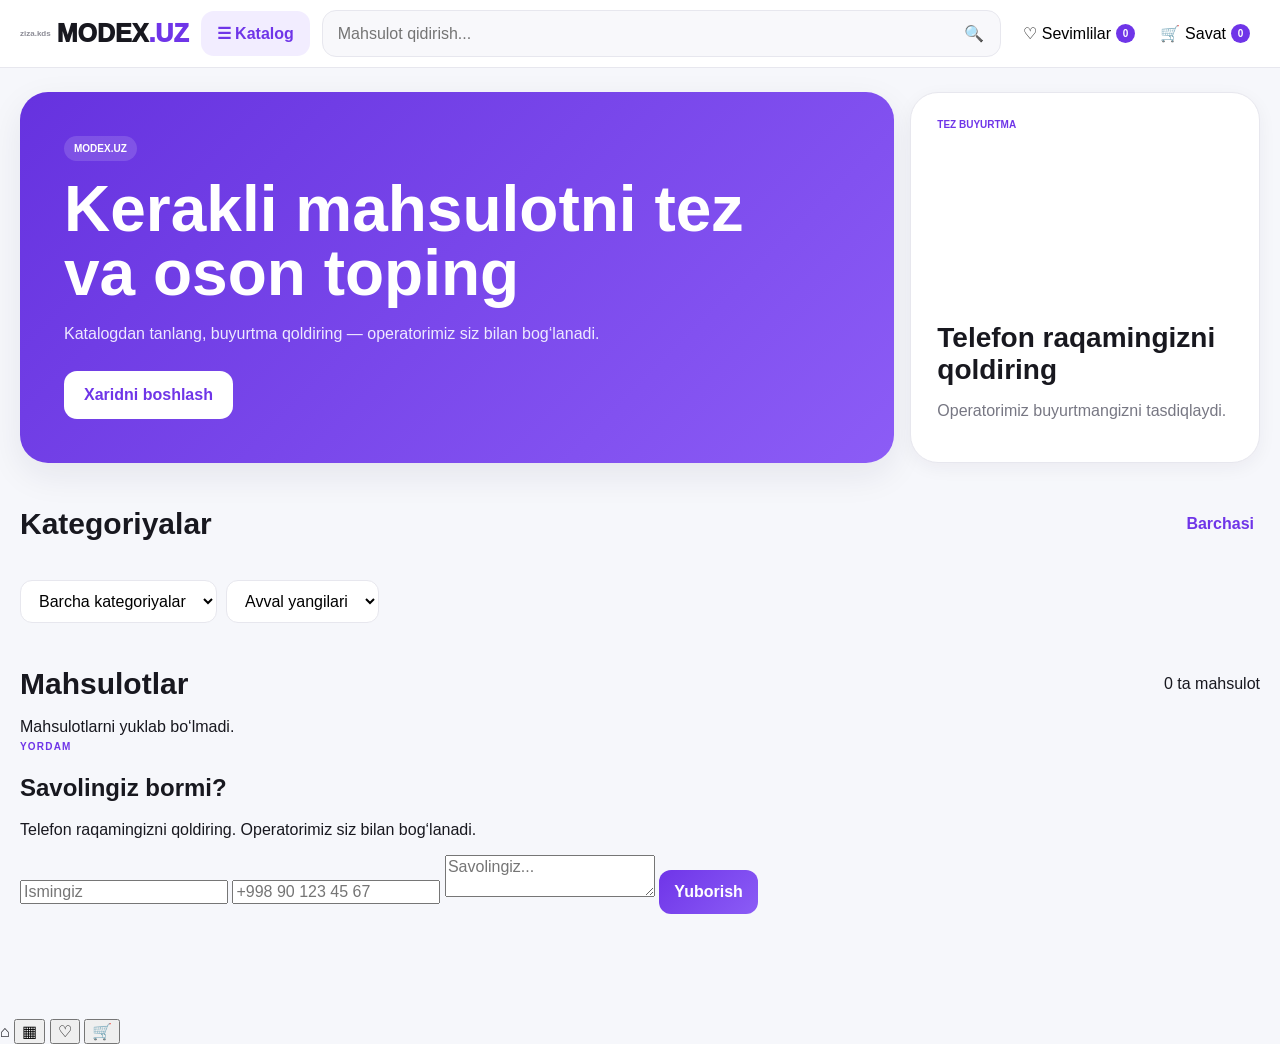
==== commit 831afe1a: "Update index.html" ====
--- a/index.html
+++ b/index.html
@@ -1,584 +1,382 @@
 <!doctype html>
 <html lang="uz">
-
 <head>
   <meta charset="utf-8">
-
-  <meta
-    name="viewport"
-    content="width=device-width, initial-scale=1"
-  >
-
+  <meta name="viewport" content="width=device-width,initial-scale=1">
   <title>MODEX.UZ — Internet do‘kon</title>
 
-  <!-- YANGI CACHE VERSION -->
-  <link
-    rel="stylesheet"
-    href="./style.css?v=20260814-1708"
-  >
+  <link rel="stylesheet" href="./style.css?v=20260815-0605">
 </head>
 
-
 <body>
 
-  <!-- =========================
-       HEADER
-  ========================= -->
-
-  <header class="market-header">
-
-    <div class="header-inner">
-
-      <!-- LOGO -->
-      <a
-        href="./index.html"
-        class="brand"
-      >
-
-        <small class="brand-mini">
-          ziza.kds
-        </small>
-
-        <span class="brand-main">
-          MODEX<span class="brand-uz">.UZ</span>
-        </span>
-
-      </a>
-
-
-      <!-- KATALOG -->
-      <button
-        id="catalogBtn"
-        class="catalog-btn"
-        type="button"
-      >
-        ☰ Katalog
-      </button>
-
-
-      <!-- DESKTOP SEARCH -->
-      <div class="header-search">
-
-        <input
-          id="searchInput"
-          type="search"
-          placeholder="Mahsulot va kategoriyalarni qidiring"
-          autocomplete="off"
-        >
-
-        <button
-          id="searchBtn"
-          type="button"
-          aria-label="Qidirish"
-        >
-          🔍
-        </button>
-
-      </div>
-
-
-      <!-- HEADER ACTIONS -->
-      <div class="header-buttons">
-
-        <button
-          id="favoritesBtn"
-          class="header-btn"
-          type="button"
-        >
-          ♡
-
-          <span>
-            Sevimlilar
-          </span>
-
-          <b id="favoriteCount">
-            0
-          </b>
-        </button>
-
-
-        <button
-          id="cartBtn"
-          class="header-btn"
-          type="button"
-        >
-          🛒
-
-          <span>
-            Savat
-          </span>
-
-          <b id="cartCount">
-            0
-          </b>
-        </button>
-
-      </div>
-
-    </div>
-
-
-    <!-- MOBILE SEARCH -->
-    <div class="mobile-search">
+<header class="market-header">
+
+  <div class="header-inner">
+
+    <a href="./index.html" class="brand">
+      <small class="brand-mini">ziza.kds</small>
+
+      <span class="brand-main">
+        MODEX<span class="brand-uz">.UZ</span>
+      </span>
+    </a>
+
+    <button
+      id="catalogBtn"
+      class="catalog-btn"
+      type="button"
+    >
+      ☰ Katalog
+    </button>
+
+    <div class="header-search">
 
       <input
-        id="mobileSearchInput"
+        id="searchInput"
         type="search"
         placeholder="Mahsulot qidirish..."
-        autocomplete="off"
-      >
-
-      <button
-        id="mobileSearchBtn"
+      >
+
+      <button
+        id="searchBtn"
         type="button"
-        aria-label="Qidirish"
       >
         🔍
       </button>
 
     </div>
 
-  </header>
-
-
-  <!-- =========================
-       MAIN
-  ========================= -->
-
-  <main>
-
-    <!-- HERO -->
-    <section class="market-hero">
-
-      <div class="hero-main">
-
-        <div class="hero-text">
-
-          <span class="hero-label">
-            MODEX.UZ
-          </span>
-
-          <h1>
-            Kerakli mahsulotni tez va oson toping
-          </h1>
-
-          <p>
-            Katalogdan tanlang, buyurtma qoldiring —
-            operatorimiz siz bilan bog‘lanadi.
-          </p>
-
-          <a
-            href="#products"
-            class="hero-button"
-          >
-            Xaridni boshlash
-          </a>
-
-        </div>
+    <div class="header-buttons">
+
+      <button
+        id="favoritesBtn"
+        class="header-btn"
+        type="button"
+      >
+        ♡
+        <span>Sevimlilar</span>
+        <b id="favoriteCount">0</b>
+      </button>
+
+      <button
+        id="cartBtn"
+        class="header-btn"
+        type="button"
+      >
+        🛒
+        <span>Savat</span>
+        <b id="cartCount">0</b>
+      </button>
+
+    </div>
+
+  </div>
+
+
+  <div class="mobile-search">
+
+    <input
+      id="mobileSearchInput"
+      type="search"
+      placeholder="Mahsulot qidirish..."
+    >
+
+    <button
+      id="mobileSearchBtn"
+      type="button"
+    >
+      🔍
+    </button>
+
+  </div>
+
+</header>
+
+
+<main>
+
+  <section class="market-hero">
+
+    <div class="hero-main">
+
+      <div class="hero-text">
+
+        <span class="hero-label">
+          MODEX.UZ
+        </span>
+
+        <h1>
+          Kerakli mahsulotni tez va oson toping
+        </h1>
+
+        <p>
+          Katalogdan tanlang, buyurtma qoldiring —
+          operatorimiz siz bilan bog‘lanadi.
+        </p>
+
+        <a
+          href="#products"
+          class="hero-button"
+        >
+          Xaridni boshlash
+        </a>
 
       </div>
 
-
-      <aside class="hero-side">
-
-        <span>
-          TEZ BUYURTMA
-        </span>
-
-        <strong>
-          Telefon raqamingizni qoldiring
-        </strong>
-
-        <p>
-          Operatorimiz buyurtmangizni tasdiqlaydi.
-        </p>
-
-      </aside>
-
-    </section>
-
-
-    <!-- =========================
-         CATEGORIES
-    ========================= -->
-
-    <section class="market-section">
-
-      <div class="section-title">
-
-        <h2>
-          Kategoriyalar
-        </h2>
-
-        <button
-          id="allCategoriesBtn"
-          class="text-btn"
-          type="button"
-        >
-          Barchasi
-        </button>
-
-      </div>
-
-
-      <div
-        id="categoryList"
-        class="category-grid"
-      ></div>
-
-    </section>
-
-
-    <!-- =========================
-         FILTER
-    ========================= -->
-
-    <section class="filter-section">
-
-      <div class="filter-row">
-
-        <select id="categoryFilter">
-
-          <option value="">
-            Barcha kategoriyalar
-          </option>
-
-        </select>
-
-
-        <select id="sortSelect">
-
-          <option value="new">
-            Avval yangilari
-          </option>
-
-          <option value="cheap">
-            Narxi arzon
-          </option>
-
-          <option value="expensive">
-            Narxi qimmat
-          </option>
-
-        </select>
-
-      </div>
-
-    </section>
-
-
-    <!-- =========================
-         PRODUCTS
-    ========================= -->
-
-    <section
-      id="products"
-      class="market-section"
-    >
-
-      <div class="section-title">
-
-        <h2>
-          Mahsulotlar
-        </h2>
-
-        <span
-          id="productCount"
-          class="product-count"
-        >
-          0 ta mahsulot
-        </span>
-
-      </div>
-
-
-      <div
-        id="productsGrid"
-        class="market-products"
-      ></div>
-
-
-      <div
-        id="emptyState"
-        class="empty-state hidden"
-      >
-        Mahsulot topilmadi.
-      </div>
-
-    </section>
-
-
-    <!-- =========================
-         ADVANTAGES
-    ========================= -->
-
-    <section class="advantages">
-
-      <article>
-
-        <div class="adv-icon">
-          📱
-        </div>
-
-        <strong>
-          Tez buyurtma
-        </strong>
-
-        <span>
-          Telefon orqali tasdiqlash
-        </span>
-
-      </article>
-
-
-      <article>
-
-        <div class="adv-icon">
-          📦
-        </div>
-
-        <strong>
-          Qulay katalog
-        </strong>
-
-        <span>
-          Kerakli mahsulotni tez toping
-        </span>
-
-      </article>
-
-
-      <article>
-
-        <div class="adv-icon">
-          💬
-        </div>
-
-        <strong>
-          Operator yordami
-        </strong>
-
-        <span>
-          Savollaringizga yordam beramiz
-        </span>
-
-      </article>
-
-
-      <article>
-
-        <div class="adv-icon">
-          ♡
-        </div>
-
-        <strong>
-          Sevimlilar
-        </strong>
-
-        <span>
-          Mahsulotlarni saqlab boring
-        </span>
-
-      </article>
-
-    </section>
-
-
-    <!-- =========================
-         SUPPORT
-    ========================= -->
-
-    <section class="support-section">
-
-      <div class="support-info">
-
-        <span>
-          YORDAM XIZMATI
-        </span>
-
-        <h2>
-          Savolingiz bormi?
-        </h2>
-
-        <p>
-          Telefon raqamingizni qoldiring va savolingizni yozing.
-          Operatorimiz siz bilan bog‘lanadi.
-        </p>
-
-      </div>
-
-
-      <form
-        id="supportForm"
-        class="support-form"
-      >
-
-        <input
-          id="supportName"
-          type="text"
-          placeholder="Ismingiz"
-          required
-        >
-
-
-        <input
-          id="supportPhone"
-          type="tel"
-          inputmode="tel"
-          placeholder="+998 90 123 45 67"
-          required
-        >
-
-
-        <textarea
-          id="supportMessage"
-          placeholder="Savolingiz..."
-          required
-        ></textarea>
-
-
-        <button
-          type="submit"
-          class="main-btn"
-        >
-          Yuborish
-        </button>
-
-
-        <p
-          id="supportFormMessage"
-          class="form-message"
-        ></p>
-
-      </form>
-
-    </section>
-
-  </main>
-
-
-  <!-- =========================
-       FOOTER
-  ========================= -->
-
-  <footer>
-
-    <div>
-
-      <small class="brand-mini">
-        ziza.kds
-      </small>
-
-      <strong>
-        MODEX.UZ
-      </strong>
-
-    </div>
-
-
-    <span>
-      © 2026 MODEX.UZ
-    </span>
-
-  </footer>
-
-
-  <!-- =========================
-       QUICK ORDER
-  ========================= -->
-
-  <dialog id="orderDialog">
-
-    <form
-      id="orderForm"
-      class="order-modal"
-    >
-
-      <button
-        id="closeDialog"
-        class="modal-close"
-        type="button"
-      >
-        ×
-      </button>
-
-
-      <span class="modal-label">
+    </div>
+
+
+    <aside class="hero-side">
+
+      <span>
         TEZ BUYURTMA
       </span>
 
-
-      <h2 id="selectedProductTitle">
-        Mahsulot
+      <strong>
+        Telefon raqamingizni qoldiring
+      </strong>
+
+      <p>
+        Operatorimiz buyurtmangizni tasdiqlaydi.
+      </p>
+
+    </aside>
+
+  </section>
+
+
+  <section class="market-section">
+
+    <div class="section-title">
+
+      <h2>
+        Kategoriyalar
       </h2>
 
+      <button
+        id="allCategoriesBtn"
+        class="text-btn"
+        type="button"
+      >
+        Barchasi
+      </button>
+
+    </div>
+
+    <div
+      id="categoryList"
+      class="category-grid"
+    ></div>
+
+  </section>
+
+
+  <section class="filter-section">
+
+    <div class="filter-row">
+
+      <select id="categoryFilter">
+
+        <option value="">
+          Barcha kategoriyalar
+        </option>
+
+      </select>
+
+      <select id="sortSelect">
+
+        <option value="new">
+          Avval yangilari
+        </option>
+
+        <option value="cheap">
+          Narxi arzon
+        </option>
+
+        <option value="expensive">
+          Narxi qimmat
+        </option>
+
+      </select>
+
+    </div>
+
+  </section>
+
+
+  <section
+    id="products"
+    class="market-section"
+  >
+
+    <div class="section-title">
+
+      <h2>
+        Mahsulotlar
+      </h2>
+
+      <span
+        id="productCount"
+        class="product-count"
+      >
+        0 ta mahsulot
+      </span>
+
+    </div>
+
+    <div
+      id="productsGrid"
+      class="market-products"
+    ></div>
+
+    <div
+      id="emptyState"
+      class="empty-state hidden"
+    >
+      Mahsulot topilmadi.
+    </div>
+
+  </section>
+
+
+  <section class="support-section">
+
+    <div>
+
+      <span class="market-category">
+        YORDAM
+      </span>
+
+      <h2>
+        Savolingiz bormi?
+      </h2>
+
+      <p>
+        Telefon raqamingizni qoldiring.
+        Operatorimiz siz bilan bog‘lanadi.
+      </p>
+
+    </div>
+
+
+    <form
+      id="supportForm"
+      class="support-form"
+    >
 
       <input
-        id="productInput"
-        type="hidden"
-      >
-
+        id="supportName"
+        type="text"
+        placeholder="Ismingiz"
+        required
+      >
+
+      <input
+        id="supportPhone"
+        type="tel"
+        placeholder="+998 90 123 45 67"
+        required
+      >
+
+      <textarea
+        id="supportMessage"
+        placeholder="Savolingiz..."
+        required
+      ></textarea>
+
+      <button
+        class="main-btn"
+        type="submit"
+      >
+        Yuborish
+      </button>
+
+      <p
+        id="supportFormMessage"
+        class="form-message"
+      ></p>
+
+    </form>
+
+  </section>
+
+</main>
+
+
+<dialog id="orderDialog">
+
+  <form
+    id="orderForm"
+    class="order-edit-box"
+  >
+
+    <button
+      id="closeDialog"
+      class="order-edit-close"
+      type="button"
+    >
+      ×
+    </button>
+
+    <span class="order-edit-label">
+      TEZ BUYURTMA
+    </span>
+
+    <h2 id="selectedProductTitle">
+      Mahsulot
+    </h2>
+
+    <input
+      id="productInput"
+      type="hidden"
+    >
+
+    <div class="order-edit-form">
 
       <label>
         Ismingiz
-
         <input
           id="nameInput"
           type="text"
-          maxlength="80"
           required
         >
       </label>
 
-
       <label>
-        Telefon raqamingiz
-
+        Telefon
         <input
           id="phoneInput"
           type="tel"
-          inputmode="tel"
-          placeholder="+998 90 123 45 67"
           required
         >
       </label>
 
-
       <label>
-        O‘lcham
-
+        Razmer
         <input
           id="sizeInput"
           type="text"
-          placeholder="Masalan: 110"
         >
       </label>
-
 
       <label>
         Rang
-
         <input
           id="colorInput"
           type="text"
-          placeholder="Masalan: qora"
         >
       </label>
-
 
       <label>
         Soni
-
         <input
           id="quantityInput"
           type="number"
           min="1"
-          max="20"
           value="1"
-          required
         >
       </label>
-
 
       <button
         id="submitOrder"
@@ -587,189 +385,106 @@
       >
         Buyurtma berish
       </button>
-
 
       <p
         id="formMessage"
         class="form-message"
       ></p>
 
-    </form>
-
-  </dialog>
-
-
-  <!-- =========================
-       CART
-  ========================= -->
-
-  <div
-    id="cartOverlay"
-    class="drawer-overlay hidden"
-  ></div>
-
-
-  <aside
-    id="cartDrawer"
-    class="market-drawer hidden"
-  >
-
-    <div class="drawer-header">
-
-      <div>
-
-        <span>
-          MODEX.UZ
-        </span>
-
-        <h2>
-          Savat
-        </h2>
-
-      </div>
-
-
-      <button
-        id="closeCart"
-        class="drawer-close"
-        type="button"
-      >
-        ×
-      </button>
-
-    </div>
-
-
-    <div id="cartItems"></div>
-
-
-    <div class="drawer-total">
-
-      <span>
-        Jami:
-      </span>
-
-      <strong id="cartTotal">
-        0 so‘m
-      </strong>
-
-    </div>
-
-  </aside>
-
-
-  <!-- =========================
-       FAVORITES
-  ========================= -->
-
-  <div
-    id="favoritesOverlay"
-    class="drawer-overlay hidden"
-  ></div>
-
-
-  <aside
-    id="favoritesDrawer"
-    class="market-drawer hidden"
-  >
-
-    <div class="drawer-header">
-
-      <div>
-
-        <span>
-          MODEX.UZ
-        </span>
-
-        <h2>
-          Sevimlilar
-        </h2>
-
-      </div>
-
-
-      <button
-        id="closeFavorites"
-        class="drawer-close"
-        type="button"
-      >
-        ×
-      </button>
-
-    </div>
-
-
-    <div id="favoriteItems"></div>
-
-  </aside>
-
-
-  <!-- =========================
-       MOBILE NAV
-  ========================= -->
-
-  <nav class="mobile-bottom-nav">
-
-    <a
-      href="./index.html"
-      class="mobile-nav-item active"
-    >
-      <span>⌂</span>
-
-      <small>
-        Bosh sahifa
-      </small>
-    </a>
-
-
-    <button
-      id="mobileCatalogBtn"
-      class="mobile-nav-item"
-      type="button"
-    >
-      <span>▦</span>
-
-      <small>
-        Katalog
-      </small>
-    </button>
-
-
-    <button
-      id="mobileFavoritesBtn"
-      class="mobile-nav-item"
-      type="button"
-    >
-      <span>♡</span>
-
-      <small>
-        Sevimlilar
-      </small>
-    </button>
-
-
-    <button
-      id="mobileCartBtn"
-      class="mobile-nav-item"
-      type="button"
-    >
-      <span>🛒</span>
-
-      <small>
-        Savat
-      </small>
-    </button>
-
-  </nav>
-
-
-  <!-- =========================
-       SCRIPTS
-  ========================= -->
-
-  <script src="./config.js?v=20260814-1708"></script>
-
-  <script src="./app.js?v=20260814-1708"></script>
+    </div>
+
+  </form>
+
+</dialog>
+
+
+<div
+  id="cartOverlay"
+  class="drawer-overlay hidden"
+></div>
+
+<aside
+  id="cartDrawer"
+  class="market-drawer hidden"
+>
+
+  <button
+    id="closeCart"
+    class="small-btn"
+  >
+    ×
+  </button>
+
+  <h2>Savat</h2>
+
+  <div id="cartItems"></div>
+
+  <strong id="cartTotal">
+    0 so‘m
+  </strong>
+
+</aside>
+
+
+<div
+  id="favoritesOverlay"
+  class="drawer-overlay hidden"
+></div>
+
+<aside
+  id="favoritesDrawer"
+  class="market-drawer hidden"
+>
+
+  <button
+    id="closeFavorites"
+    class="small-btn"
+  >
+    ×
+  </button>
+
+  <h2>Sevimlilar</h2>
+
+  <div id="favoriteItems"></div>
+
+</aside>
+
+
+<nav class="mobile-bottom-nav">
+
+  <a
+    href="./index.html"
+    class="mobile-nav-item active"
+  >
+    ⌂
+  </a>
+
+  <button
+    id="mobileCatalogBtn"
+    class="mobile-nav-item"
+  >
+    ▦
+  </button>
+
+  <button
+    id="mobileFavoritesBtn"
+    class="mobile-nav-item"
+  >
+    ♡
+  </button>
+
+  <button
+    id="mobileCartBtn"
+    class="mobile-nav-item"
+  >
+    🛒
+  </button>
+
+</nav>
+
+
+<script src="./config.js?v=20260815-0605"></script>
+<script src="./app.js?v=20260815-0605"></script>
 
 </body>
 </html>
--- a/style.css
+++ b/style.css
@@ -2,21 +2,19 @@
   --bg:#f6f7fb;
   --panel:#ffffff;
   --text:#18181f;
-  --muted:#747480;
-  --line:#e8e8ef;
+  --muted:#777783;
+  --line:#e7e7ee;
 
   --brand:#6f35e8;
   --brand2:#8b5cf6;
-  --brandDark:#5627c7;
   --soft:#f2edff;
 
   --success:#16835a;
   --danger:#d6455d;
-  --warning:#d97913;
-
-  --radius:18px;
+  --warning:#c7770b;
+
   --shadow:0 12px 35px rgba(30,25,60,.08);
-  --shadowSmall:0 5px 18px rgba(30,25,60,.05);
+  --shadow-small:0 5px 18px rgba(30,25,60,.05);
 }
 
 *{
@@ -29,7 +27,7 @@
 
 body{
   margin:0;
-  font-family:Inter,Arial,Helvetica,sans-serif;
+  font-family:Arial,Helvetica,sans-serif;
   background:var(--bg);
   color:var(--text);
 }
@@ -41,8 +39,8 @@
 
 button,
 input,
-select,
-textarea{
+textarea,
+select{
   font:inherit;
 }
 
@@ -50,11 +48,6 @@
   cursor:pointer;
 }
 
-button:disabled{
-  cursor:not-allowed;
-  opacity:.55;
-}
-
 img{
   max-width:100%;
 }
@@ -65,16 +58,126 @@
 
 
 /* =========================
-   HEADER
+   UMUMIY
 ========================= */
+
+.main-btn{
+  min-height:44px;
+  padding:0 15px;
+  border:0;
+  border-radius:12px;
+  background:linear-gradient(135deg,var(--brand),var(--brand2));
+  color:#fff;
+  font-weight:900;
+}
+
+.full-btn{
+  width:100%;
+}
+
+.small-btn{
+  min-height:38px;
+  padding:7px 11px;
+  display:inline-flex;
+  align-items:center;
+  justify-content:center;
+  border:1px solid var(--line);
+  border-radius:10px;
+  background:#fff;
+  font-size:12px;
+  font-weight:800;
+}
+
+.market-category{
+  color:var(--brand);
+  font-size:10px;
+  font-weight:900;
+  letter-spacing:1.2px;
+}
+
+.form-message{
+  min-height:18px;
+  margin:7px 0 0;
+  font-size:12px;
+  font-weight:800;
+}
+
+.error{
+  color:var(--danger);
+}
+
+.success{
+  color:var(--success);
+}
+
+.badge{
+  padding:5px 9px;
+  border-radius:999px;
+  background:#eeeef3;
+  font-size:10px;
+  font-weight:900;
+}
+
+
+/* =========================
+   LOGIN
+========================= */
+
+.login-wrap{
+  min-height:100vh;
+  display:grid;
+  place-items:center;
+  padding:20px;
+}
+
+.login-box{
+  width:min(420px,100%);
+  padding:25px;
+  border:1px solid var(--line);
+  border-radius:21px;
+  background:#fff;
+  box-shadow:var(--shadow);
+}
+
+.login-box h2{
+  margin:8px 0 20px;
+}
+
+.login-box label{
+  display:block;
+  margin-bottom:13px;
+  font-size:12px;
+  font-weight:850;
+}
+
+.login-box input{
+  width:100%;
+  min-height:46px;
+  margin-top:6px;
+  padding:0 12px;
+  border:1px solid var(--line);
+  border-radius:11px;
+  background:#fafafd;
+  outline:none;
+}
+
+.login-box input:focus{
+  border-color:#bca4fa;
+  box-shadow:0 0 0 4px rgba(111,53,232,.08);
+}
+
+
+/* =========================================
+   ASOSIY SAYT
+========================================= */
 
 .market-header{
   position:sticky;
   top:0;
   z-index:200;
-  background:rgba(255,255,255,.96);
+  border-bottom:1px solid var(--line);
+  background:rgba(255,255,255,.97);
   backdrop-filter:blur(15px);
-  border-bottom:1px solid var(--line);
 }
 
 .header-inner{
@@ -83,8 +186,8 @@
   padding:10px 20px;
   display:grid;
   grid-template-columns:auto auto 1fr auto;
+  gap:12px;
   align-items:center;
-  gap:12px;
 }
 
 .brand{
@@ -95,16 +198,14 @@
 }
 
 .brand-mini{
+  color:#8b8b95;
   font-size:8px;
   font-weight:700;
-  color:#8b8b95;
-  letter-spacing:.3px;
 }
 
 .brand-main{
   font-size:25px;
   font-weight:950;
-  letter-spacing:-1.2px;
 }
 
 .brand-uz{
@@ -121,37 +222,26 @@
   font-weight:900;
 }
 
-.catalog-btn:hover{
-  background:#e8dfff;
-}
-
 .header-search{
   height:47px;
   display:flex;
-  align-items:center;
   overflow:hidden;
   border:1px solid var(--line);
   border-radius:14px;
   background:#f8f8fb;
 }
 
-.header-search:focus-within{
-  border-color:#bfa8fa;
-  box-shadow:0 0 0 4px rgba(111,53,232,.08);
-}
-
 .header-search input{
   flex:1;
-  height:100%;
+  min-width:0;
   padding:0 15px;
   border:0;
-  outline:0;
+  outline:none;
   background:transparent;
 }
 
 .header-search button{
   width:52px;
-  height:100%;
   border:0;
   background:transparent;
 }
@@ -170,11 +260,6 @@
   border:0;
   border-radius:12px;
   background:transparent;
-  font-weight:750;
-}
-
-.header-btn:hover{
-  background:#f3f2f8;
 }
 
 .header-btn b{
@@ -192,21 +277,14 @@
   display:none;
 }
 
-
-/* =========================
-   MAIN
-========================= */
-
-main{
+body > main{
   max-width:1280px;
   margin:auto;
   padding:24px 20px 80px;
 }
 
 
-/* =========================
-   HERO
-========================= */
+/* HERO */
 
 .market-hero{
   display:grid;
@@ -217,70 +295,46 @@
 .hero-main{
   min-height:360px;
   padding:44px;
-  position:relative;
-  overflow:hidden;
   display:flex;
   align-items:center;
   border-radius:28px;
+  background:linear-gradient(135deg,#6632df,#8c5cf6);
   color:#fff;
-  background:
-    radial-gradient(circle at 85% 15%,rgba(255,255,255,.2),transparent 25%),
-    linear-gradient(135deg,#6632df,#8c5cf6);
   box-shadow:var(--shadow);
-}
-
-.hero-main::after{
-  content:"";
-  position:absolute;
-  right:-80px;
-  bottom:-100px;
-  width:250px;
-  height:250px;
-  border-radius:50%;
-  border:1px solid rgba(255,255,255,.2);
-  box-shadow:
-    0 0 0 35px rgba(255,255,255,.04),
-    0 0 0 75px rgba(255,255,255,.02);
 }
 
 .hero-text{
   max-width:680px;
-  position:relative;
-  z-index:2;
 }
 
 .hero-label{
   display:inline-block;
   padding:7px 10px;
-  border:1px solid rgba(255,255,255,.2);
   border-radius:999px;
-  background:rgba(255,255,255,.13);
+  background:rgba(255,255,255,.14);
   font-size:10px;
   font-weight:900;
-  letter-spacing:1.4px;
 }
 
 .hero-text h1{
   margin:16px 0 15px;
   font-size:clamp(40px,5vw,68px);
   line-height:1;
-  letter-spacing:-2px;
 }
 
 .hero-text p{
   max-width:590px;
-  font-size:16px;
+  color:#eee9ff;
   line-height:1.6;
-  color:#eee9ff;
 }
 
 .hero-button{
+  min-height:48px;
+  margin-top:8px;
+  padding:0 20px;
   display:inline-flex;
   align-items:center;
   justify-content:center;
-  min-height:48px;
-  margin-top:8px;
-  padding:0 20px;
   border-radius:13px;
   background:#fff;
   color:var(--brand);
@@ -296,31 +350,26 @@
   border:1px solid var(--line);
   border-radius:28px;
   background:#fff;
-  box-shadow:var(--shadowSmall);
-}
-
-.hero-side>span{
+  box-shadow:var(--shadow-small);
+}
+
+.hero-side > span{
   margin-bottom:auto;
   color:var(--brand);
   font-size:10px;
   font-weight:900;
-  letter-spacing:1.4px;
 }
 
 .hero-side strong{
   font-size:28px;
-  line-height:1.1;
 }
 
 .hero-side p{
   color:var(--muted);
-  line-height:1.5;
-}
-
-
-/* =========================
-   SECTIONS
-========================= */
+}
+
+
+/* KATEGORIYA */
 
 .market-section{
   padding-top:44px;
@@ -337,7 +386,6 @@
 .section-title h2{
   margin:0;
   font-size:30px;
-  letter-spacing:-1px;
 }
 
 .text-btn{
@@ -347,16 +395,6 @@
   font-weight:900;
 }
 
-.product-count{
-  color:var(--muted);
-  font-size:13px;
-}
-
-
-/* =========================
-   CATEGORIES
-========================= */
-
 .category-grid{
   display:grid;
   grid-template-columns:repeat(6,1fr);
@@ -369,17 +407,10 @@
   display:flex;
   flex-direction:column;
   justify-content:space-between;
-  align-items:flex-start;
   border:1px solid var(--line);
   border-radius:17px;
   background:#fff;
-  box-shadow:var(--shadowSmall);
-  transition:.2s;
-}
-
-.category-card:hover{
-  transform:translateY(-3px);
-  border-color:#d7c8fa;
+  box-shadow:var(--shadow-small);
 }
 
 .category-icon{
@@ -389,17 +420,10 @@
   place-items:center;
   border-radius:12px;
   background:var(--soft);
-  font-size:20px;
-}
-
-.category-card strong{
-  font-size:13px;
-}
-
-
-/* =========================
-   FILTER
-========================= */
+}
+
+
+/* FILTER */
 
 .filter-section{
   padding-top:22px;
@@ -407,7 +431,6 @@
 
 .filter-row{
   display:flex;
-  flex-wrap:wrap;
   gap:9px;
 }
 
@@ -417,13 +440,10 @@
   border:1px solid var(--line);
   border-radius:12px;
   background:#fff;
-  outline:none;
-}
-
-
-/* =========================
-   PRODUCT CARDS
-========================= */
+}
+
+
+/* MAHSULOT */
 
 .market-products{
   display:grid;
@@ -432,23 +452,15 @@
 }
 
 .market-product-card{
-  min-width:0;
   overflow:hidden;
   border:1px solid var(--line);
   border-radius:18px;
   background:#fff;
-  box-shadow:var(--shadowSmall);
-  transition:.22s;
-}
-
-.market-product-card:hover{
-  transform:translateY(-4px);
-  box-shadow:var(--shadow);
+  box-shadow:var(--shadow-small);
 }
 
 .product-image-box{
   position:relative;
-  overflow:hidden;
   background:#efeff3;
 }
 
@@ -457,11 +469,6 @@
   width:100%;
   aspect-ratio:3/4;
   object-fit:cover;
-  transition:.3s;
-}
-
-.market-product-card:hover .product-image-box img{
-  transform:scale(1.02);
 }
 
 .favorite-button{
@@ -470,17 +477,9 @@
   right:9px;
   width:37px;
   height:37px;
-  display:grid;
-  place-items:center;
-  border:1px solid rgba(230,230,235,.9);
+  border:1px solid var(--line);
   border-radius:50%;
-  background:rgba(255,255,255,.94);
-  font-size:20px;
-  box-shadow:0 4px 12px rgba(0,0,0,.07);
-}
-
-.favorite-active{
-  color:#da315d;
+  background:#fff;
 }
 
 .market-product-info{
@@ -488,28 +487,18 @@
   display:flex;
   flex-direction:column;
   gap:7px;
-}
-
-.market-category{
-  color:var(--brand);
-  font-size:10px;
-  font-weight:900;
-  text-transform:uppercase;
 }
 
 .market-product-title{
   min-height:38px;
   font-size:14px;
   font-weight:700;
-  line-height:1.35;
 }
 
 .market-description{
-  min-height:31px;
   margin:0;
   color:var(--muted);
   font-size:11px;
-  line-height:1.45;
 }
 
 .market-price{
@@ -518,15 +507,12 @@
 }
 
 .old-price{
-  color:#96969f;
+  color:#999;
   font-size:12px;
   text-decoration:line-through;
 }
 
 .discount-badge{
-  display:inline-flex;
-  align-items:center;
-  justify-content:center;
   width:max-content;
   padding:5px 8px;
   border-radius:999px;
@@ -536,41 +522,10 @@
   font-weight:900;
 }
 
-.product-stock{
-  min-height:17px;
-}
-
-.stock-available{
-  color:var(--success);
-}
-
-.stock-low{
-  color:var(--warning);
-}
-
-.stock-out{
-  color:var(--danger);
-}
-
 .market-card-buttons{
   display:grid;
   grid-template-columns:1fr 43px;
   gap:7px;
-}
-
-.main-btn{
-  min-height:43px;
-  padding:0 14px;
-  border:0;
-  border-radius:12px;
-  background:linear-gradient(135deg,var(--brand),var(--brand2));
-  color:#fff;
-  font-weight:900;
-  box-shadow:0 7px 18px rgba(111,53,232,.17);
-}
-
-.main-btn:hover{
-  background:linear-gradient(135deg,var(--brandDark),var(--brand));
 }
 
 .cart-circle{
@@ -581,686 +536,113 @@
   background:#fff;
 }
 
-.cart-circle:hover{
-  background:var(--soft);
-}
-
-.copy-product-link{
-  min-height:34px;
-  border:0;
-  border-radius:10px;
-  background:#f5f4f9;
-  color:#64646d;
-  font-size:11px;
-}
-
-.empty-state{
-  padding:45px;
-  text-align:center;
-  color:var(--muted);
-}
-
-
-/* =========================
-   ADVANTAGES
-========================= */
-
-.advantages{
-  padding-top:50px;
+
+/* =========================================
+   ADMIN
+========================================= */
+
+.admin-shell{
+  max-width:1380px;
+  margin:auto;
+  padding:25px 20px 80px;
+}
+
+.admin-head{
+  display:flex;
+  justify-content:space-between;
+  align-items:center;
+  gap:20px;
+  padding:18px 20px;
+  border:1px solid var(--line);
+  border-radius:20px;
+  background:#fff;
+  box-shadow:var(--shadow-small);
+}
+
+.admin-top-actions{
+  display:flex;
+  gap:8px;
+  flex-wrap:wrap;
+}
+
+.stats-row{
   display:grid;
   grid-template-columns:repeat(4,1fr);
-  gap:11px;
-}
-
-.advantages article{
+  gap:12px;
+  margin:16px 0;
+}
+
+.stat{
+  min-height:100px;
   padding:18px;
+  display:flex;
+  flex-direction:column;
+  justify-content:space-between;
   border:1px solid var(--line);
   border-radius:17px;
   background:#fff;
-  box-shadow:var(--shadowSmall);
-}
-
-.adv-icon{
-  width:42px;
-  height:42px;
-  margin-bottom:10px;
-  display:grid;
-  place-items:center;
-  border-radius:12px;
-  background:var(--soft);
-  font-size:20px;
-}
-
-.advantages span{
-  color:var(--muted);
-  font-size:12px;
-}
-
-
-/* =========================
-   SUPPORT
-========================= */
-
-.support-section{
-  margin-top:50px;
-  padding:35px;
-  display:grid;
-  grid-template-columns:1fr 1fr;
-  gap:30px;
-  border-radius:25px;
-  background:
-    radial-gradient(circle at 80% 20%,rgba(139,92,246,.22),transparent 30%),
-    #18171f;
-  color:#fff;
-  box-shadow:var(--shadow);
-}
-
-.support-info>span{
-  color:#cdbdff;
-  font-size:10px;
-  font-weight:900;
-  letter-spacing:1.3px;
-}
-
-.support-info h2{
-  margin:10px 0;
-  font-size:38px;
-}
-
-.support-info p{
-  color:#babac3;
-  line-height:1.6;
-}
-
-.support-form{
-  display:grid;
+}
+
+.stat b{
+  font-size:32px;
+}
+
+.admin-order-stats{
+  display:grid;
+  grid-template-columns:repeat(6,1fr);
   gap:10px;
-}
-
-.support-form input,
-.support-form textarea{
-  width:100%;
-  padding:12px;
-  border:1px solid #3c3945;
-  border-radius:12px;
-  background:rgba(255,255,255,.06);
-  color:#fff;
-  outline:none;
-}
-
-.support-form textarea{
-  min-height:110px;
-  resize:vertical;
-}
-
-
-/* =========================
-   FOOTER
-========================= */
-
-footer{
-  max-width:1280px;
-  margin:auto;
-  padding:28px 20px 90px;
-  display:flex;
+  margin-bottom:20px;
+}
+
+.order-stat-card{
+  min-height:90px;
+  padding:14px;
+  display:flex;
+  flex-direction:column;
   justify-content:space-between;
-  gap:15px;
-  border-top:1px solid var(--line);
-  color:var(--muted);
-  font-size:13px;
-}
-
-
-/* =========================
-   DIALOG
-========================= */
-
-dialog{
-  width:min(470px,calc(100% - 24px));
-  padding:0;
-  border:0;
-  border-radius:21px;
-  box-shadow:0 25px 70px rgba(0,0,0,.22);
-}
-
-dialog::backdrop{
-  background:rgba(20,18,27,.55);
-  backdrop-filter:blur(4px);
-}
-
-.order-modal{
-  position:relative;
-  padding:26px;
-  background:#fff;
-}
-
-.modal-close{
-  position:absolute;
-  top:13px;
-  right:13px;
-  width:36px;
-  height:36px;
-  border:0;
-  border-radius:50%;
-  background:#f2f2f5;
-  font-size:20px;
-}
-
-.modal-label{
-  color:var(--brand);
-  font-size:10px;
-  font-weight:900;
-  letter-spacing:1.3px;
-}
-
-.order-modal label{
+  border:1px solid var(--line);
+  border-radius:16px;
+  background:#fff;
+}
+
+.order-stat-card strong{
+  font-size:27px;
+}
+
+.admin-grid{
+  display:grid;
+  grid-template-columns:1.15fr .85fr;
+  gap:16px;
+}
+
+.panel{
+  padding:20px;
+  border:1px solid var(--line);
+  border-radius:19px;
+  background:#fff;
+  box-shadow:var(--shadow-small);
+}
+
+.wide-panel{
+  margin-top:18px;
+}
+
+.admin-form label{
   display:block;
-  margin:10px 0;
+  margin-bottom:12px;
   font-size:12px;
   font-weight:850;
 }
 
-.order-modal input{
-  width:100%;
-  min-height:44px;
-  margin-top:6px;
-  padding:0 12px;
-  border:1px solid var(--line);
-  border-radius:11px;
-  outline:none;
-}
-
-.full-btn{
-  width:100%;
-  margin-top:8px;
-}
-
-.form-message{
-  min-height:18px;
-  font-size:12px;
-  font-weight:750;
-}
-
-.success{
-  color:var(--success);
-}
-
-.error{
-  color:var(--danger);
-}
-
-
-/* =========================
-   DRAWERS
-========================= */
-
-.drawer-overlay{
-  position:fixed;
-  inset:0;
-  z-index:390;
-  background:rgba(20,18,28,.4);
-}
-
-.market-drawer{
-  position:fixed;
-  top:0;
-  right:0;
-  z-index:400;
-  width:min(420px,100%);
-  height:100vh;
-  padding:21px;
-  overflow:auto;
-  background:#fff;
-  box-shadow:-20px 0 60px rgba(0,0,0,.14);
-}
-
-.drawer-header{
-  margin-bottom:18px;
-  display:flex;
-  align-items:flex-start;
-  justify-content:space-between;
-}
-
-.drawer-header h2{
-  margin:4px 0 0;
-}
-
-.drawer-header span{
-  color:var(--brand);
-  font-size:10px;
-  font-weight:900;
-}
-
-.drawer-close{
-  width:38px;
-  height:38px;
-  border:0;
-  border-radius:50%;
-  background:#f2f2f5;
-}
-
-.drawer-product{
-  padding:12px 0;
-  display:grid;
-  grid-template-columns:68px 1fr auto;
-  gap:10px;
-  border-bottom:1px solid var(--line);
-}
-
-.drawer-product img{
-  width:68px;
-  height:85px;
-  object-fit:cover;
-  border-radius:9px;
-}
-
-.drawer-product-info{
-  display:flex;
-  flex-direction:column;
-  gap:6px;
-}
-
-.drawer-product-info span{
-  color:var(--muted);
-  font-size:12px;
-}
-
-.quantity-buttons{
-  display:flex;
-  align-items:center;
-  gap:7px;
-}
-
-.quantity-buttons button,
-.remove-cart,
-.remove-favorite{
-  min-width:30px;
-  min-height:30px;
-  border:1px solid var(--line);
-  border-radius:8px;
-  background:#fff;
-}
-
-.drawer-total{
-  margin-top:18px;
-  display:flex;
-  justify-content:space-between;
-  font-size:18px;
-}
-
-.drawer-open-product{
-  color:var(--brand);
-  font-size:12px;
-  font-weight:900;
-}
-
-.drawer-empty{
-  padding:30px 0;
-  text-align:center;
-  color:var(--muted);
-}
-
-
-/* =========================
-   PRODUCT PAGE
-========================= */
-
-.product-page{
-  display:grid;
-  grid-template-columns:minmax(290px,420px) 1fr;
-  gap:28px;
-  align-items:start;
-}
-
-.product-page-image{
-  width:100%;
-  max-width:420px;
-  padding:10px;
-  border:1px solid var(--line);
-  border-radius:20px;
-  background:#fff;
-  box-shadow:var(--shadowSmall);
-}
-
-.product-page-image img{
-  display:block;
-  width:100%;
-  max-height:500px;
-  aspect-ratio:3/4;
-  object-fit:cover;
-  border-radius:14px;
-}
-
-.product-page-info{
-  padding:26px;
-  border:1px solid var(--line);
-  border-radius:20px;
-  background:#fff;
-  box-shadow:var(--shadowSmall);
-}
-
-.product-page-info h1{
-  margin:8px 0 13px;
-  font-size:clamp(27px,4vw,42px);
-  line-height:1.08;
-}
-
-.product-page-price{
-  margin:8px 0 15px;
-  font-size:31px;
-  font-weight:950;
-}
-
-.product-page-description{
-  margin-bottom:20px;
-  color:var(--muted);
-  line-height:1.6;
-}
-
-.product-options{
-  margin:20px 0;
-  display:grid;
-  grid-template-columns:1fr 1fr 110px;
-  gap:10px;
-}
-
-.product-options label{
-  font-size:12px;
-  font-weight:850;
-}
-
-.product-options input{
-  width:100%;
-  min-height:44px;
-  margin-top:6px;
-  padding:0 12px;
-  border:1px solid var(--line);
-  border-radius:11px;
-  outline:none;
-}
-
-.product-page-actions{
-  display:grid;
-  grid-template-columns:1.2fr 1fr;
-  gap:9px;
-}
-
-.product-secondary-btn{
-  min-height:45px;
-  border:1px solid var(--line);
-  border-radius:11px;
-  background:#fff;
-  font-weight:800;
-}
-
-.product-secondary-btn:hover{
-  background:var(--soft);
-}
-
-.product-delivery-box{
-  margin-top:22px;
-  display:grid;
-  gap:9px;
-}
-
-.product-delivery-box>div{
-  padding:13px;
-  display:flex;
-  gap:11px;
-  border:1px solid var(--line);
-  border-radius:13px;
-  background:#fafafd;
-}
-
-.product-delivery-box p{
-  margin:4px 0 0;
-  color:var(--muted);
-  font-size:12px;
-}
-
-.mobile-product-bar{
-  display:none;
-}
-
-
-/* =========================
-   LOGIN
-========================= */
-
-.login-wrap{
-  min-height:100vh;
-  display:grid;
-  place-items:center;
-  padding:20px;
-}
-
-.login-box{
-  width:min(420px,100%);
-  padding:24px;
-  border:1px solid var(--line);
-  border-radius:20px;
-  background:#fff;
-  box-shadow:var(--shadow);
-}
-
-.login-box label,
-.admin-form label{
-  display:block;
-  margin-bottom:11px;
-  font-size:12px;
-  font-weight:800;
-}
-
-.login-box input,
 .admin-form input,
 .admin-form textarea,
 .admin-form select{
   width:100%;
   margin-top:6px;
-  padding:10px;
-  border:1px solid var(--line);
-  border-radius:10px;
-  background:#fff;
-}
-
-
-/* =========================
-   ADMIN GENERAL
-========================= */
-
-.admin-shell{
-  max-width:1380px;
-  margin:auto;
-  padding:26px 20px 80px;
-}
-
-.admin-head{
-  display:flex;
-  align-items:center;
-  justify-content:space-between;
-  gap:20px;
-  padding:18px 20px;
-  margin-bottom:16px;
-  border:1px solid var(--line);
-  border-radius:20px;
-  background:#fff;
-  box-shadow:var(--shadowSmall);
-}
-
-.admin-head h1{
-  margin:4px 0;
-  font-size:30px;
-}
-
-.admin-head p{
-  margin:0;
-  color:var(--muted);
-  font-size:12px;
-}
-
-.admin-top-actions{
-  display:flex;
-  flex-wrap:wrap;
-  gap:8px;
-}
-
-.small-btn{
-  display:inline-flex;
-  align-items:center;
-  justify-content:center;
-  min-height:36px;
-  padding:6px 10px;
-  border:1px solid var(--line);
-  border-radius:9px;
-  background:#fff;
-  color:var(--text);
-}
-
-.admin-top-actions .small-btn{
-  min-height:40px;
-  padding:0 13px;
+  padding:11px 12px;
+  border:1px solid var(--line);
   border-radius:11px;
-  font-weight:800;
-  transition:.2s;
-}
-
-.admin-top-actions .small-btn:hover{
-  transform:translateY(-1px);
-  background:var(--soft);
-  border-color:#d7c8fa;
-}
-
-
-/* =========================
-   ADMIN STATS
-========================= */
-
-.stats-row{
-  display:grid;
-  grid-template-columns:repeat(4,1fr);
-  gap:12px;
-  margin:16px 0;
-}
-
-.stat{
-  min-height:100px;
-  padding:18px;
-  display:flex;
-  flex-direction:column;
-  justify-content:space-between;
-  border:1px solid var(--line);
-  border-radius:17px;
-  background:#fff;
-  box-shadow:var(--shadowSmall);
-}
-
-.stat span{
-  color:var(--muted);
-  font-size:12px;
-  font-weight:700;
-}
-
-.stat b{
-  font-size:32px;
-  line-height:1;
-}
-
-.stat-danger{
-  background:#fff8f8;
-  border-color:#ffdada;
-}
-
-.stat-danger b{
-  color:#d83c4e;
-}
-
-
-/* =========================
-   ORDER STAT CARDS
-========================= */
-
-.admin-order-stats{
-  display:grid;
-  grid-template-columns:repeat(6,1fr);
-  gap:10px;
-  margin:14px 0 22px;
-}
-
-.order-stat-card{
-  min-height:94px;
-  padding:15px;
-  display:flex;
-  flex-direction:column;
-  justify-content:space-between;
-  border:1px solid var(--line);
-  border-radius:16px;
-  background:#fff;
-  box-shadow:var(--shadowSmall);
-}
-
-.order-stat-card span{
-  font-size:11px;
-  color:var(--muted);
-  font-weight:800;
-}
-
-.order-stat-card strong{
-  font-size:27px;
-}
-
-.order-stat-card.danger{
-  background:#fff6f7;
-  border-color:#ffd8dc;
-}
-
-.order-stat-card.warning{
-  background:#fffaf1;
-  border-color:#ffe0aa;
-}
-
-.order-stat-card.info{
-  background:#f5f9ff;
-  border-color:#d6e6ff;
-}
-
-.order-stat-card.purple{
-  background:#f8f5ff;
-  border-color:#e3d9ff;
-}
-
-.order-stat-card.success{
-  background:#f3fbf7;
-  border-color:#caecd9;
-}
-
-
-/* =========================
-   ADMIN PANELS
-========================= */
-
-.panel{
-  padding:20px;
-  border:1px solid var(--line);
-  border-radius:19px;
-  background:#fff;
-  box-shadow:var(--shadowSmall);
-}
-
-.panel-title{
-  display:flex;
-  align-items:center;
-  justify-content:space-between;
-  margin-bottom:18px;
-}
-
-.panel-title h2{
-  margin:4px 0 0;
-}
-
-.admin-grid{
-  display:grid;
-  grid-template-columns:1.15fr .85fr;
-  gap:16px;
+  background:#fafafd;
 }
 
 .admin-form-two{
@@ -1269,35 +651,6 @@
   gap:10px;
 }
 
-.admin-form input,
-.admin-form textarea,
-.admin-form select{
-  transition:.2s;
-}
-
-.admin-form input:focus,
-.admin-form textarea:focus,
-.admin-form select:focus{
-  outline:none;
-  border-color:#bfa8fa;
-  box-shadow:0 0 0 4px rgba(111,53,232,.07);
-}
-
-.product-form-buttons{
-  display:flex;
-  gap:8px;
-  margin-top:6px;
-}
-
-.product-form-buttons .main-btn{
-  flex:1;
-}
-
-
-/* =========================
-   ADMIN PRODUCT LIST
-========================= */
-
 .product-admin-list{
   margin-top:16px;
   display:grid;
@@ -1308,17 +661,9 @@
   padding:10px;
   display:grid;
   grid-template-columns:62px 1fr auto;
-  gap:9px;
-  align-items:center;
+  gap:10px;
   border:1px solid var(--line);
   border-radius:14px;
-  background:#fcfcfe;
-  transition:.2s;
-}
-
-.product-admin-item:hover{
-  background:#fff;
-  box-shadow:var(--shadowSmall);
 }
 
 .product-admin-item img{
@@ -1328,113 +673,32 @@
   border-radius:10px;
 }
 
-.product-admin-info{
-  min-width:0;
-}
-
-.product-admin-info strong{
-  display:block;
-  margin-bottom:3px;
-}
-
-.product-admin-info span{
-  display:block;
-  margin-top:3px;
-  color:var(--muted);
-  font-size:10px;
-}
-
 .product-admin-actions{
-  min-width:130px;
   display:flex;
   flex-direction:column;
   gap:5px;
 }
 
-.product-admin-actions .small-btn{
-  width:100%;
-  font-size:11px;
-}
-
-
-/* =========================
-   ORDERS PANEL
-========================= */
-
-.wide-panel{
-  margin-top:18px;
-}
-
-.orders-panel-header{
-  display:flex;
-  align-items:center;
-  justify-content:space-between;
-  gap:15px;
-  margin-bottom:16px;
-}
-
-.orders-panel-header h2{
-  margin:4px 0 0;
-}
-
 .order-status-filters{
   display:flex;
   gap:7px;
   overflow-x:auto;
-  padding-bottom:5px;
   margin-bottom:12px;
-  scrollbar-width:none;
-}
-
-.order-status-filters::-webkit-scrollbar{
-  display:none;
 }
 
 .order-filter-btn{
   min-height:38px;
   padding:0 13px;
-  flex:0 0 auto;
   border:1px solid var(--line);
   border-radius:999px;
   background:#fff;
-  color:#62626c;
   font-size:11px;
   font-weight:850;
-  transition:.2s;
-}
-
-.order-filter-btn:hover{
-  transform:translateY(-1px);
 }
 
 .order-filter-btn.active{
   background:#18181f;
   color:#fff;
-  border-color:#18181f;
-}
-
-.filter-new{
-  color:#d63c4d;
-}
-
-.filter-talked{
-  color:#c9780d;
-}
-
-.filter-confirmed{
-  color:#3171d6;
-}
-
-.filter-delivery{
-  color:#7040d5;
-}
-
-.filter-done{
-  color:#16835a;
-}
-
-.filter-cancelled{
-  color:#777;
 }
 
 .admin-order-tools{
@@ -1445,465 +709,469 @@
 
 .admin-order-tools input{
   flex:1;
-  min-width:0;
-  height:44px;
-  padding:0 14px;
+  min-height:44px;
+  padding:0 13px;
   border:1px solid var(--line);
   border-radius:12px;
-  background:#fafafd;
-  outline:none;
-}
-
-.admin-order-tools input:focus{
-  border-color:#bfa8fa;
-  box-shadow:0 0 0 4px rgba(111,53,232,.07);
-}
-
-
-/* =========================
-   TABLE
-========================= */
+}
 
 .table-wrap{
   overflow:auto;
 }
 
-table{
+.orders-table{
   width:100%;
+  min-width:980px;
   border-collapse:collapse;
-  font-size:12px;
-}
-
-.orders-table{
-  min-width:980px;
-}
-
-th,
-td{
+}
+
+.orders-table th,
+.orders-table td{
   padding:10px;
   border-bottom:1px solid var(--line);
   text-align:left;
-  white-space:nowrap;
-}
-
-.orders-table th{
-  background:#fafafd;
-  font-size:10px;
-  text-transform:uppercase;
-  letter-spacing:.04em;
-  color:#777;
-}
-
-.orders-table td{
-  vertical-align:middle;
-}
-
-.order-row{
-  transition:.2s;
-}
-
-.order-row:hover{
-  background:#fafafd;
-}
-
-.order-row.status-new{
+}
+
+
+/* =========================================
+   OPERATOR
+========================================= */
+
+.operator-shell{
+  max-width:1180px;
+  margin:auto;
+  padding:20px 16px 90px;
+}
+
+.operator-header{
+  display:flex;
+  justify-content:space-between;
+  align-items:center;
+  gap:16px;
+  padding:18px;
+  border:1px solid var(--line);
+  border-radius:20px;
+  background:#fff;
+  box-shadow:var(--shadow-small);
+}
+
+.operator-header h1{
+  margin:5px 0;
+}
+
+.operator-header p{
+  margin:0;
+  color:var(--muted);
+}
+
+.operator-header-buttons{
+  display:flex;
+  gap:8px;
+}
+
+.operator-stats{
+  display:grid;
+  grid-template-columns:repeat(4,1fr);
+  gap:10px;
+  margin:16px 0;
+}
+
+.operator-stat{
+  min-height:90px;
+  padding:14px;
+  display:flex;
+  flex-direction:column;
+  justify-content:space-between;
+  border:1px solid var(--line);
+  border-radius:16px;
+  background:#fff;
+}
+
+.operator-stat strong{
+  font-size:27px;
+}
+
+.operator-stat-new{
   background:#fff6f7;
-}
-
-.order-row.status-new:hover{
-  background:#ffedef;
-}
-
-.order-row.status-talked{
+  border-color:#ffd6dc;
+}
+
+.operator-stat-talked{
   background:#fffaf0;
-}
-
-.order-row.status-talked:hover{
-  background:#fff3d9;
-}
-
-.order-row.status-confirmed{
+  border-color:#f4d99f;
+}
+
+.operator-stat-confirmed{
   background:#f5f9ff;
-}
-
-.order-row.status-delivery{
-  background:#faf7ff;
-}
-
-.order-row.status-done{
+  border-color:#d2e2fa;
+}
+
+.operator-stat-done{
   background:#f3fbf7;
-}
-
-.order-row.status-cancelled{
-  opacity:.66;
-  background:#f5f5f6;
-}
-
-
-/* =========================
-   STATUS SELECT
-========================= */
-
-.order-status-select{
+  border-color:#c8ead6;
+}
+
+.operator-toolbar{
+  margin-bottom:18px;
+  padding:14px;
+  border:1px solid var(--line);
+  border-radius:17px;
+  background:#fff;
+}
+
+.operator-search{
+  display:flex;
+  margin-bottom:12px;
+}
+
+.operator-search input{
+  flex:1;
+  min-width:0;
+  min-height:44px;
+  padding:0 12px;
+  border:1px solid var(--line);
+  border-radius:12px 0 0 12px;
+}
+
+.operator-search button{
+  width:45px;
+  border:1px solid var(--line);
+  border-left:0;
+  border-radius:0 12px 12px 0;
+  background:#fff;
+}
+
+.operator-filter-scroll{
+  display:flex;
+  gap:7px;
+  overflow-x:auto;
+}
+
+.operator-filter-btn{
+  flex:0 0 auto;
   min-height:38px;
-  padding:0 9px;
-  border:1px solid var(--line);
-  border-radius:10px;
+  padding:0 12px;
+  border:1px solid var(--line);
+  border-radius:999px;
   background:#fff;
   font-size:11px;
   font-weight:850;
-  outline:none;
-}
-
-.order-status-select.status-new{
-  color:#cf3749;
-  border-color:#ffd0d5;
-  background:#fff8f8;
-}
-
-.order-status-select.status-talked{
-  color:#bc710c;
-  border-color:#f7da9f;
-  background:#fffaf1;
-}
-
-.order-status-select.status-confirmed{
-  color:#286acb;
-  border-color:#ccddfa;
+}
+
+.operator-filter-btn.active{
+  background:#18181f;
+  color:#fff;
+}
+
+.operator-orders-section{
+  padding:18px;
+  border:1px solid var(--line);
+  border-radius:19px;
+  background:#fff;
+  box-shadow:var(--shadow-small);
+}
+
+.operator-section-title{
+  display:flex;
+  justify-content:space-between;
+  align-items:center;
+  margin-bottom:14px;
+}
+
+.operator-orders{
+  display:grid;
+  grid-template-columns:repeat(2,1fr);
+  gap:12px;
+}
+
+.operator-order-card{
+  padding:14px;
+  border:1px solid var(--line);
+  border-radius:17px;
+  background:#fff;
+}
+
+.operator-order-card.status-new{
+  background:#fff7f8;
+  border-color:#ffcfd5;
+}
+
+.operator-order-card.status-talked{
+  background:#fffaf0;
+  border-color:#efd6a3;
+}
+
+.operator-order-card.status-confirmed{
   background:#f6f9ff;
-}
-
-.order-status-select.status-delivery{
-  color:#6840c7;
-  border-color:#ded3fa;
-  background:#f9f6ff;
-}
-
-.order-status-select.status-done{
-  color:#16835a;
-  border-color:#c7ead6;
+  border-color:#cfdef8;
+}
+
+.operator-order-card.status-delivery{
+  background:#faf7ff;
+  border-color:#ddd1fb;
+}
+
+.operator-order-card.status-done{
   background:#f4fbf7;
-}
-
-.order-status-select.status-cancelled{
-  color:#777;
-  background:#f4f4f5;
-}
-
-.order-actions{
-  display:flex;
-  gap:5px;
-  align-items:center;
-}
-
-.call-order-btn{
-  color:#16835a;
-  font-weight:900;
-}
-
-.quick-talked-btn{
-  color:#b96d09;
-  background:#fff8e8;
-  border-color:#f1d49a;
-}
-
-.order-phone-link{
-  display:inline-flex;
-  align-items:center;
-  gap:4px;
-  color:#16835a;
-  font-weight:850;
-}
-
-.order-phone-link:hover{
-  text-decoration:underline;
-}
-
-
-/* =========================
-   BADGE
-========================= */
-
-.badge{
-  display:inline-flex;
-  padding:5px 8px;
-  border-radius:999px;
-  background:#eeeef2;
-  font-size:10px;
-  font-weight:800;
-}
-
-
-/* =========================
-   OPERATOR / SUPPORT
-========================= */
-
-.support-list{
-  display:grid;
-  gap:8px;
-}
-
-.support-item{
-  padding:11px;
+  border-color:#c8e9d5;
+}
+
+.operator-order-top{
   display:flex;
   justify-content:space-between;
-  gap:10px;
-  border:1px solid var(--line);
-  border-radius:10px;
-}
-
-
-/* =========================
-   MOBILE ORDERS
-========================= */
-
-.mobile-orders{
-  display:none;
-}
-
-.mobile-order-card{
-  padding:14px;
-  border:1px solid var(--line);
-  border-radius:17px;
-  background:#fff;
-  box-shadow:var(--shadowSmall);
-}
-
-.mobile-order-card.status-new{
-  border-color:#ffcbd2;
-  background:#fff7f8;
-}
-
-.mobile-order-card.status-talked{
-  border-color:#f2d49a;
-  background:#fffaf0;
-}
-
-.mobile-order-card.status-confirmed{
-  border-color:#cdddf7;
-  background:#f6f9ff;
-}
-
-.mobile-order-card.status-delivery{
-  border-color:#ddd0fb;
-  background:#faf7ff;
-}
-
-.mobile-order-card.status-done{
-  border-color:#c7e9d5;
-  background:#f4fbf7;
-}
-
-.mobile-order-card.status-cancelled{
-  opacity:.7;
-}
-
-.mobile-order-top{
-  display:flex;
   align-items:flex-start;
-  justify-content:space-between;
   gap:10px;
   margin-bottom:12px;
 }
 
-.mobile-order-top>div{
+.operator-order-top > div{
   display:flex;
   flex-direction:column;
-  gap:2px;
-}
-
-.mobile-order-id{
+}
+
+.operator-order-id{
   color:var(--muted);
   font-size:10px;
-  font-weight:800;
-}
-
-.mobile-status-badge{
+}
+
+.operator-order-name{
+  font-size:17px;
+}
+
+.operator-order-status{
   padding:6px 9px;
   border-radius:999px;
-  background:#f2f2f5;
+  background:#f1f1f5;
   font-size:10px;
   font-weight:900;
-  white-space:nowrap;
-}
-
-.mobile-status-badge.status-new{
-  color:#d63d4e;
-  background:#ffe9ec;
-}
-
-.mobile-status-badge.status-talked{
-  color:#b96d09;
-  background:#fff0cf;
-}
-
-.mobile-status-badge.status-confirmed{
-  color:#2c6bc8;
-  background:#e8f1ff;
-}
-
-.mobile-status-badge.status-delivery{
-  color:#6940c7;
-  background:#eee7ff;
-}
-
-.mobile-status-badge.status-done{
-  color:#16835a;
-  background:#e3f6eb;
-}
-
-.mobile-order-product{
-  display:flex;
-  flex-direction:column;
-  gap:4px;
-  margin-bottom:10px;
-}
-
-.mobile-order-product span,
-.mobile-order-grid span{
+}
+
+.operator-product-box{
+  padding:10px;
+  margin-bottom:9px;
+  border:1px solid var(--line);
+  border-radius:11px;
+  background:#fff;
+}
+
+.operator-product-box span{
+  display:block;
   color:var(--muted);
   font-size:9px;
 }
 
-.mobile-order-grid{
+.operator-order-info-grid{
   display:grid;
   grid-template-columns:repeat(3,1fr);
   gap:7px;
-  margin-bottom:10px;
-}
-
-.mobile-order-grid>div{
-  padding:9px;
-  display:flex;
-  flex-direction:column;
-  gap:3px;
+  margin-bottom:9px;
+}
+
+.operator-order-info-grid > div{
+  padding:8px;
   border:1px solid var(--line);
   border-radius:10px;
-  background:rgba(255,255,255,.7);
-}
-
-.mobile-order-phone{
-  min-height:42px;
-  margin-bottom:9px;
+  background:#fff;
+}
+
+.operator-order-info-grid span{
+  display:block;
+  color:var(--muted);
+  font-size:9px;
+}
+
+.operator-call-btn{
+  min-height:44px;
+  margin-bottom:8px;
   display:flex;
   align-items:center;
   justify-content:center;
   border-radius:11px;
   background:#eaf8f1;
-  color:#16835a;
-  font-weight:900;
-}
-
-.mobile-status-select{
+  color:var(--success);
+  font-weight:900;
+}
+
+.operator-edit-order-btn{
   width:100%;
-  min-height:42px;
-}
-
-.mobile-order-date{
+  min-height:43px;
+  border:0;
+  border-radius:11px;
+  background:linear-gradient(135deg,var(--brand),var(--brand2));
+  color:#fff;
+  font-weight:900;
+}
+
+.operator-order-date{
   display:block;
-  margin-top:9px;
+  margin-top:8px;
   color:var(--muted);
   font-size:9px;
 }
 
 
-/* =========================
-   MOBILE BOTTOM NAV
-========================= */
-
-.mobile-bottom-nav{
+/* =========================================
+   ZAYAVKA MODAL
+========================================= */
+
+.order-edit-modal{
+  width:min(560px,calc(100% - 24px));
+  max-height:90vh;
+  padding:0;
+  overflow:auto;
+  border:0;
+  border-radius:24px;
+  background:#fff;
+  box-shadow:0 30px 90px rgba(0,0,0,.28);
+}
+
+.order-edit-modal::backdrop{
+  background:rgba(20,20,30,.58);
+  backdrop-filter:blur(5px);
+}
+
+.order-edit-box{
+  position:relative;
+  padding:28px;
+}
+
+.order-edit-close{
+  position:absolute;
+  top:14px;
+  right:14px;
+  width:40px;
+  height:40px;
+  border:0;
+  border-radius:50%;
+  background:#f1f1f5;
+  font-size:24px;
+}
+
+.order-edit-label{
+  color:var(--brand);
+  font-size:11px;
+  font-weight:900;
+}
+
+.order-edit-box h2{
+  margin:8px 0 22px;
+}
+
+.order-edit-form{
+  display:grid;
+  gap:13px;
+}
+
+.order-edit-form label{
+  display:flex;
+  flex-direction:column;
+  gap:7px;
+  font-size:12px;
+  font-weight:850;
+}
+
+.order-edit-form input,
+.order-edit-form textarea,
+.order-edit-form select{
+  width:100%;
+  padding:12px 13px;
+  border:1px solid var(--line);
+  border-radius:12px;
+  background:#fafafd;
+}
+
+.order-edit-form input,
+.order-edit-form select{
+  min-height:46px;
+}
+
+.order-edit-form textarea{
+  min-height:95px;
+}
+
+.order-edit-grid{
+  display:grid;
+  grid-template-columns:1fr 1fr;
+  gap:12px;
+}
+
+.operator-order-mini-grid{
+  display:grid;
+  grid-template-columns:repeat(3,1fr);
+  gap:8px;
+}
+
+.operator-big-call{
+  min-height:47px;
+  display:flex;
+  align-items:center;
+  justify-content:center;
+  border-radius:12px;
+  background:#eaf8f1;
+  color:var(--success);
+  font-weight:900;
+}
+
+.order-edit-actions{
+  display:grid;
+  grid-template-columns:1fr 1fr;
+  gap:10px;
+}
+
+.order-edit-save{
+  min-height:48px;
+  border:0;
+  border-radius:13px;
+  background:linear-gradient(135deg,var(--brand),var(--brand2));
+  color:#fff;
+  font-weight:900;
+}
+
+.order-edit-qr{
+  min-height:48px;
+  border:1px solid #ded5f7;
+  border-radius:13px;
+  background:#f4f0ff;
+  color:#6431d8;
+  font-weight:900;
+}
+
+
+/* =========================================
+   MOBILE
+========================================= */
+
+.operator-mobile-nav{
   display:none;
 }
 
-
-/* =========================
-   TABLET
-========================= */
-
-@media(max-width:1150px){
-
-  .admin-order-stats{
-    grid-template-columns:repeat(3,1fr);
-  }
-
-  .admin-grid{
-    grid-template-columns:1fr;
-  }
-
-}
-
-@media(max-width:1000px){
+.mobile-orders{
+  display:none;
+}
+
+@media(max-width:700px){
+
+  body > main{
+    padding:10px 9px 75px;
+  }
 
   .header-inner{
-    grid-template-columns:auto 1fr auto;
-  }
-
-  .catalog-btn{
-    display:none;
-  }
-
-  .market-products{
-    grid-template-columns:repeat(4,1fr);
-  }
-
-  .category-grid{
-    grid-template-columns:repeat(4,1fr);
-  }
-
-  .market-hero{
-    grid-template-columns:1fr;
-  }
-
-  .hero-side{
-    min-height:190px;
-  }
-
-  .advantages{
-    grid-template-columns:repeat(2,1fr);
-  }
-
-}
-
-
-/* =========================
-   MOBILE
-========================= */
-
-@media(max-width:700px){
-
-  body{
-    padding-bottom:68px;
-  }
-
-  .header-inner{
-    min-height:58px;
     padding:7px 10px;
     display:flex;
     justify-content:space-between;
   }
 
-  .brand{
-    gap:5px;
-  }
-
-  .brand-mini{
-    font-size:7px;
-  }
-
   .brand-main{
     font-size:20px;
   }
 
+  .catalog-btn,
   .header-search{
     display:none;
   }
 
   .header-btn span{
     display:none;
-  }
-
-  .header-btn{
-    padding:6px 7px;
   }
 
   .mobile-search{
@@ -1914,13 +1182,9 @@
 
   .mobile-search input{
     flex:1;
-    min-width:0;
     min-height:43px;
-    padding:0 12px;
     border:1px solid var(--line);
     border-radius:12px 0 0 12px;
-    background:#f8f8fb;
-    outline:none;
   }
 
   .mobile-search button{
@@ -1930,10 +1194,6 @@
     background:var(--soft);
   }
 
-  main{
-    padding:11px 9px 50px;
-  }
-
   .hero-main{
     min-height:275px;
     padding:25px 18px;
@@ -1944,43 +1204,18 @@
     font-size:36px;
   }
 
-  .hero-text p{
-    font-size:13px;
-  }
-
   .hero-side{
     display:none;
   }
 
-  .market-section{
-    padding-top:32px;
-  }
-
-  .section-title h2{
-    font-size:23px;
-  }
-
   .category-grid{
     display:flex;
+    overflow-x:auto;
     gap:8px;
-    overflow-x:auto;
-    padding-bottom:5px;
-    scrollbar-width:none;
-  }
-
-  .category-grid::-webkit-scrollbar{
-    display:none;
   }
 
   .category-card{
     flex:0 0 125px;
-    min-height:95px;
-    border-radius:15px;
-  }
-
-  .filter-row{
-    display:grid;
-    grid-template-columns:1fr 1fr;
   }
 
   .market-products{
@@ -1988,22 +1223,11 @@
     gap:8px;
   }
 
-  .market-product-card{
-    border-radius:14px;
-  }
-
-  .favorite-button{
-    width:33px;
-    height:33px;
-    font-size:18px;
-  }
-
   .market-product-info{
     padding:9px;
   }
 
   .market-product-title{
-    min-height:32px;
     font-size:12px;
   }
 
@@ -2011,150 +1235,103 @@
     display:none;
   }
 
-  .market-price{
-    font-size:16px;
-  }
-
-  .old-price{
-    font-size:10px;
-  }
-
-  .product-stock{
-    font-size:10px!important;
-  }
-
-  .market-card-buttons{
-    grid-template-columns:1fr 37px;
-  }
-
-  .main-btn{
-    min-height:39px;
-    padding:0 8px;
-    font-size:11px;
-  }
-
-  .cart-circle{
-    width:37px;
-    height:39px;
-  }
-
-  .copy-product-link{
-    min-height:31px;
-    font-size:9px;
-  }
-
-  .advantages{
+
+  /* ADMIN */
+
+  .admin-shell{
+    padding:10px 8px 75px;
+  }
+
+  .admin-head{
+    flex-direction:column;
+    align-items:flex-start;
+  }
+
+  .stats-row{
+    grid-template-columns:1fr 1fr;
+  }
+
+  .admin-order-stats{
+    grid-template-columns:1fr 1fr;
+  }
+
+  .admin-grid{
+    grid-template-columns:1fr;
+  }
+
+  .admin-form-two{
+    grid-template-columns:1fr;
+  }
+
+  .orders-panel .table-wrap{
+    display:none;
+  }
+
+  .mobile-orders{
+    display:grid;
+    gap:9px;
+  }
+
+
+  /* OPERATOR */
+
+  .operator-shell{
+    padding:10px 8px 80px;
+  }
+
+  .operator-header{
+    padding:14px;
+    border-radius:16px;
+  }
+
+  .operator-header h1{
+    font-size:24px;
+  }
+
+  .operator-header-buttons{
+    flex-direction:column;
+  }
+
+  .operator-stats{
     grid-template-columns:1fr 1fr;
     gap:7px;
   }
 
-  .advantages article{
-    padding:13px;
-  }
-
-  .support-section{
-    margin-top:34px;
-    padding:20px;
+  .operator-stat{
+    min-height:80px;
+    padding:11px;
+  }
+
+  .operator-stat strong{
+    font-size:22px;
+  }
+
+  .operator-toolbar{
+    padding:10px;
+  }
+
+  .operator-orders-section{
+    padding:10px;
+  }
+
+  .operator-orders{
     grid-template-columns:1fr;
-    border-radius:19px;
-  }
-
-  .support-info h2{
-    font-size:29px;
-  }
-
-  footer{
-    padding:22px 10px 85px;
-    flex-direction:column;
-  }
-
-
-  /* PRODUCT MOBILE */
-
-  .product-page{
-    display:block;
-  }
-
-  .product-page-image{
-    max-width:100%;
-    margin-bottom:10px;
-    padding:7px;
-    border-radius:17px;
-  }
-
-  .product-page-image img{
-    max-height:410px;
-    border-radius:12px;
-  }
-
-  .product-page-info{
-    padding:16px 14px;
-    border-radius:17px;
-  }
-
-  .product-page-info h1{
-    font-size:26px;
-  }
-
-  .product-page-price{
-    font-size:24px;
-  }
-
-  .product-options{
+    gap:9px;
+  }
+
+  .operator-order-card{
+    padding:12px;
+  }
+
+  .operator-order-mini-grid{
     grid-template-columns:1fr 1fr;
   }
 
-  .product-options label:last-child{
+  .operator-order-mini-grid label:first-child{
     grid-column:1/-1;
   }
 
-  .product-page-actions{
-    grid-template-columns:1fr 1fr;
-  }
-
-  .product-page-actions .main-btn{
-    grid-column:1/-1;
-  }
-
-  .product-delivery-box{
-    margin-bottom:70px;
-  }
-
-  .mobile-product-bar{
-    position:fixed;
-    left:0;
-    right:0;
-    bottom:0;
-    z-index:360;
-    min-height:66px;
-    padding:7px 10px;
-    display:grid;
-    grid-template-columns:1fr 145px;
-    gap:8px;
-    align-items:center;
-    border-top:1px solid var(--line);
-    background:rgba(255,255,255,.98);
-    box-shadow:0 -7px 25px rgba(30,30,60,.08);
-  }
-
-  .mobile-product-bar>div{
-    display:flex;
-    flex-direction:column;
-  }
-
-  .mobile-product-bar span{
-    color:var(--muted);
-    font-size:9px;
-  }
-
-  .mobile-product-bar strong{
-    font-size:16px;
-  }
-
-
-  /* MOBILE NAV */
-
-  .mobile-bottom-nav{
+  .operator-mobile-nav{
     position:fixed;
     left:0;
     right:0;
@@ -2164,127 +1341,49 @@
     display:grid;
     grid-template-columns:repeat(4,1fr);
     border-top:1px solid var(--line);
-    background:rgba(255,255,255,.98);
+    background:#fff;
     box-shadow:0 -7px 24px rgba(30,30,60,.07);
   }
 
-  .mobile-nav-item{
+  .operator-mobile-nav-btn{
     border:0;
     background:transparent;
     display:flex;
     flex-direction:column;
     align-items:center;
     justify-content:center;
-    color:#83838d;
-  }
-
-  .mobile-nav-item span{
-    font-size:19px;
-  }
-
-  .mobile-nav-item small{
-    font-size:9px;
-  }
-
-  .mobile-nav-item.active{
+    color:#7d7d87;
+  }
+
+  .operator-mobile-nav-btn.active{
     color:var(--brand);
   }
 
 
-  /* ADMIN MOBILE */
-
-  .admin-shell{
-    padding:10px 8px 70px;
-  }
-
-  .admin-head{
-    padding:15px;
-    flex-direction:column;
-    align-items:flex-start;
-    border-radius:16px;
-  }
-
-  .admin-head h1{
-    font-size:25px;
-  }
-
-  .admin-top-actions{
-    width:100%;
-    display:grid;
-    grid-template-columns:1fr 1fr;
-  }
-
-  .stats-row{
-    grid-template-columns:1fr 1fr;
-    gap:8px;
-  }
-
-  .stat{
-    min-height:88px;
-    padding:13px;
-  }
-
-  .stat b{
-    font-size:27px;
-  }
-
-  .admin-order-stats{
-    grid-template-columns:1fr 1fr;
-    gap:7px;
-  }
-
-  .order-stat-card{
-    min-height:82px;
-    padding:12px;
-  }
-
-  .order-stat-card strong{
-    font-size:23px;
-  }
-
-  .panel{
-    padding:14px;
-    border-radius:16px;
-  }
-
-  .admin-form-two{
+  /* MODAL */
+
+  .order-edit-modal{
+    width:calc(100% - 18px);
+    max-height:92vh;
+    border-radius:22px;
+  }
+
+  .order-edit-box{
+    padding:24px 16px 18px;
+  }
+
+  .order-edit-grid{
     grid-template-columns:1fr;
   }
 
-  .orders-panel .table-wrap{
-    display:none;
-  }
-
-  .mobile-orders{
-    display:grid;
-    gap:9px;
-    margin-top:10px;
-  }
-
-  .admin-order-tools{
-    display:grid;
-    grid-template-columns:1fr auto;
-  }
-
-  .product-admin-item{
-    grid-template-columns:56px 1fr;
-  }
-
-  .product-admin-actions{
-    grid-column:1/-1;
-    min-width:0;
-    display:grid;
-    grid-template-columns:repeat(3,1fr);
-  }
-
-  .product-admin-actions .small-btn{
-    min-width:0;
-    padding:5px;
-    font-size:9px;
-  }
-
-  .support-item{
-    flex-direction:column;
-  }
-
-}
+  .order-edit-form input,
+  .order-edit-form textarea,
+  .order-edit-form select{
+    font-size:16px;
+  }
+
+  .order-edit-actions{
+    grid-template-columns:1fr;
+  }
+
+}
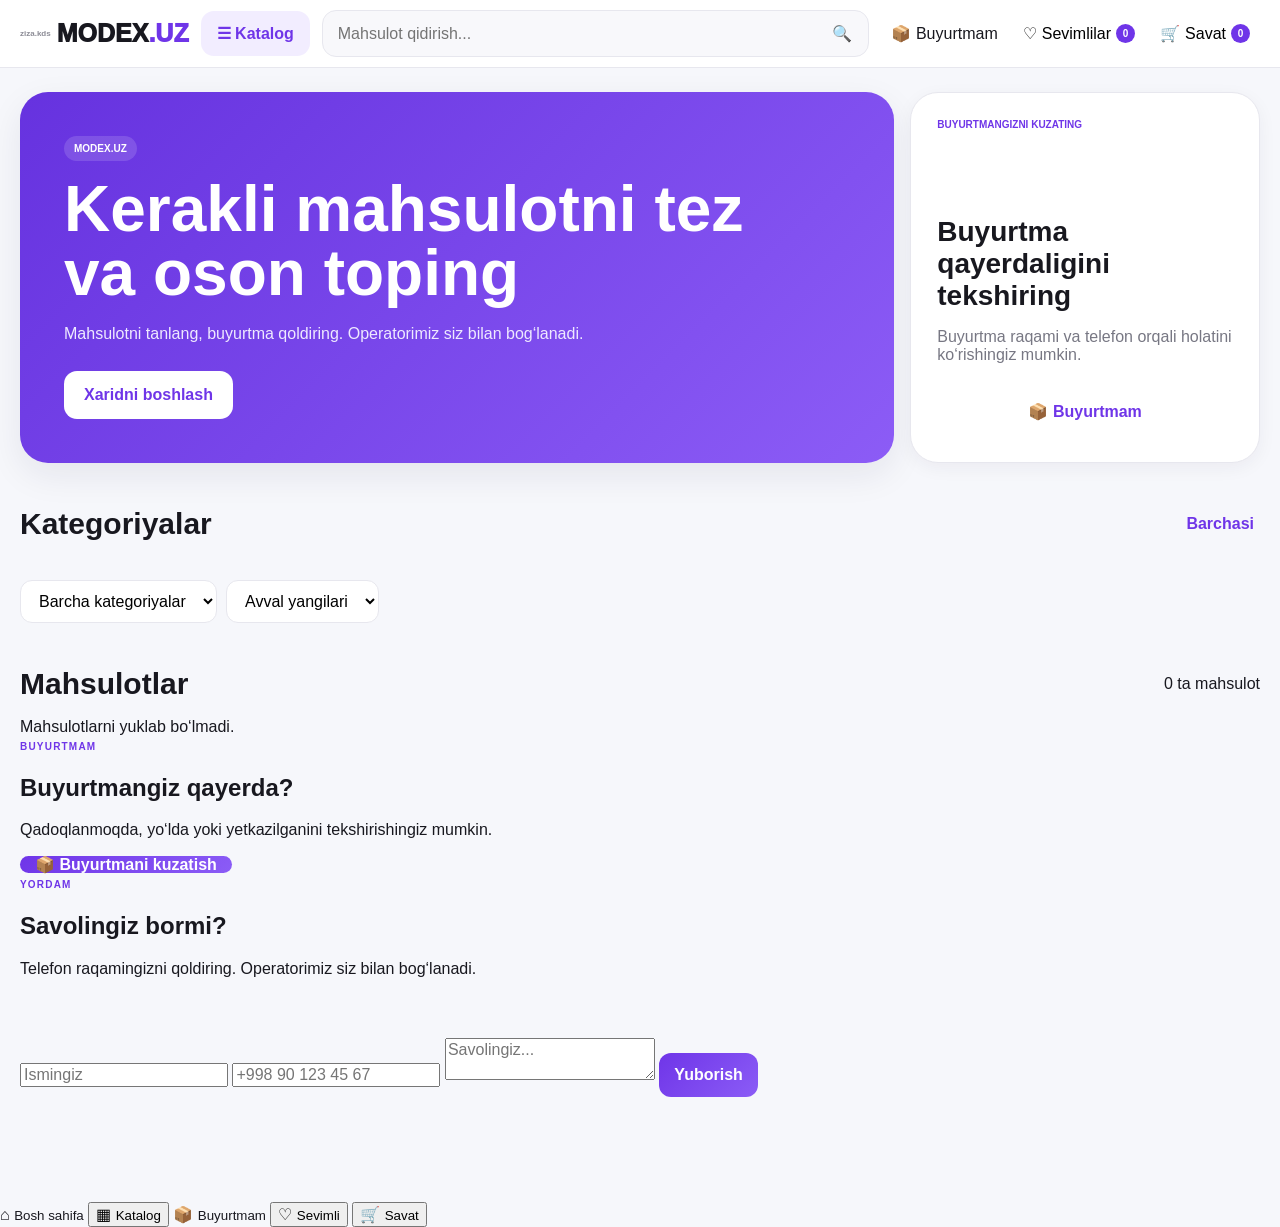
==== commit 6a603872: "Update index.html" ====
--- a/index.html
+++ b/index.html
@@ -1,45 +1,120 @@
 <!doctype html>
 <html lang="uz">
+
 <head>
   <meta charset="utf-8">
-  <meta name="viewport" content="width=device-width,initial-scale=1">
+
+  <meta
+    name="viewport"
+    content="width=device-width,initial-scale=1,viewport-fit=cover"
+  >
+
   <title>MODEX.UZ — Internet do‘kon</title>
 
-  <link rel="stylesheet" href="./style.css?v=20260815-0605">
+  <link
+    rel="stylesheet"
+    href="./style.css?v=20260815-0700"
+  >
 </head>
 
 <body>
 
-<header class="market-header">
-
-  <div class="header-inner">
-
-    <a href="./index.html" class="brand">
-      <small class="brand-mini">ziza.kds</small>
-
-      <span class="brand-main">
-        MODEX<span class="brand-uz">.UZ</span>
-      </span>
-    </a>
-
-    <button
-      id="catalogBtn"
-      class="catalog-btn"
-      type="button"
-    >
-      ☰ Katalog
-    </button>
-
-    <div class="header-search">
+  <!-- HEADER -->
+
+  <header class="market-header">
+
+    <div class="header-inner">
+
+      <a
+        href="./index.html"
+        class="brand"
+      >
+        <small class="brand-mini">
+          ziza.kds
+        </small>
+
+        <span class="brand-main">
+          MODEX<span class="brand-uz">.UZ</span>
+        </span>
+      </a>
+
+
+      <button
+        id="catalogBtn"
+        class="catalog-btn"
+        type="button"
+      >
+        ☰ Katalog
+      </button>
+
+
+      <div class="header-search">
+
+        <input
+          id="searchInput"
+          type="search"
+          placeholder="Mahsulot qidirish..."
+        >
+
+        <button
+          id="searchBtn"
+          type="button"
+        >
+          🔍
+        </button>
+
+      </div>
+
+
+      <div class="header-buttons">
+
+        <a
+          href="./track.html"
+          class="header-btn"
+        >
+          📦
+          <span>Buyurtmam</span>
+        </a>
+
+
+        <button
+          id="favoritesBtn"
+          class="header-btn"
+          type="button"
+        >
+          ♡
+          <span>Sevimlilar</span>
+          <b id="favoriteCount">0</b>
+        </button>
+
+
+        <button
+          id="cartBtn"
+          class="header-btn"
+          type="button"
+        >
+          🛒
+          <span>Savat</span>
+          <b id="cartCount">0</b>
+        </button>
+
+      </div>
+
+    </div>
+
+
+    <!-- MOBILE SEARCH -->
+
+    <div class="mobile-search">
 
       <input
-        id="searchInput"
+        id="mobileSearchInput"
         type="search"
         placeholder="Mahsulot qidirish..."
       >
 
       <button
-        id="searchBtn"
+        id="mobileSearchBtn"
         type="button"
       >
         🔍
@@ -47,444 +122,504 @@
 
     </div>
 
-    <div class="header-buttons">
+  </header>
+
+
+  <!-- MAIN -->
+
+  <main>
+
+    <!-- HERO -->
+
+    <section class="market-hero">
+
+      <div class="hero-main">
+
+        <div class="hero-text">
+
+          <span class="hero-label">
+            MODEX.UZ
+          </span>
+
+          <h1>
+            Kerakli mahsulotni tez va oson toping
+          </h1>
+
+          <p>
+            Mahsulotni tanlang, buyurtma qoldiring.
+            Operatorimiz siz bilan bog‘lanadi.
+          </p>
+
+          <a
+            href="#products"
+            class="hero-button"
+          >
+            Xaridni boshlash
+          </a>
+
+        </div>
+
+      </div>
+
+
+      <aside class="hero-side">
+
+        <span>
+          BUYURTMANGIZNI KUZATING
+        </span>
+
+        <strong>
+          Buyurtma qayerdaligini tekshiring
+        </strong>
+
+        <p>
+          Buyurtma raqami va telefon orqali
+          holatini ko‘rishingiz mumkin.
+        </p>
+
+        <a
+          href="./track.html"
+          class="hero-button"
+        >
+          📦 Buyurtmam
+        </a>
+
+      </aside>
+
+    </section>
+
+
+    <!-- CATEGORIES -->
+
+    <section class="market-section">
+
+      <div class="section-title">
+
+        <h2>
+          Kategoriyalar
+        </h2>
+
+        <button
+          id="allCategoriesBtn"
+          class="text-btn"
+          type="button"
+        >
+          Barchasi
+        </button>
+
+      </div>
+
+      <div
+        id="categoryList"
+        class="category-grid"
+      ></div>
+
+    </section>
+
+
+    <!-- FILTER -->
+
+    <section class="filter-section">
+
+      <div class="filter-row">
+
+        <select id="categoryFilter">
+
+          <option value="">
+            Barcha kategoriyalar
+          </option>
+
+        </select>
+
+
+        <select id="sortSelect">
+
+          <option value="new">
+            Avval yangilari
+          </option>
+
+          <option value="cheap">
+            Narxi arzon
+          </option>
+
+          <option value="expensive">
+            Narxi qimmat
+          </option>
+
+        </select>
+
+      </div>
+
+    </section>
+
+
+    <!-- PRODUCTS -->
+
+    <section
+      id="products"
+      class="market-section"
+    >
+
+      <div class="section-title">
+
+        <h2>
+          Mahsulotlar
+        </h2>
+
+        <span
+          id="productCount"
+          class="product-count"
+        >
+          0 ta mahsulot
+        </span>
+
+      </div>
+
+
+      <div
+        id="productsGrid"
+        class="market-products"
+      ></div>
+
+
+      <div
+        id="emptyState"
+        class="empty-state hidden"
+      >
+        Mahsulot topilmadi.
+      </div>
+
+    </section>
+
+
+    <!-- TRACK CTA -->
+
+    <section class="support-section">
+
+      <div>
+
+        <span class="market-category">
+          BUYURTMAM
+        </span>
+
+        <h2>
+          Buyurtmangiz qayerda?
+        </h2>
+
+        <p>
+          Qadoqlanmoqda, yo‘lda yoki yetkazilganini
+          tekshirishingiz mumkin.
+        </p>
+
+        <a
+          href="./track.html"
+          class="main-btn"
+        >
+          📦 Buyurtmani kuzatish
+        </a>
+
+      </div>
+
+
+      <div>
+
+        <span class="market-category">
+          YORDAM
+        </span>
+
+        <h2>
+          Savolingiz bormi?
+        </h2>
+
+        <p>
+          Telefon raqamingizni qoldiring.
+          Operatorimiz siz bilan bog‘lanadi.
+        </p>
+
+      </div>
+
+    </section>
+
+
+    <!-- SUPPORT FORM -->
+
+    <section class="market-section">
+
+      <form
+        id="supportForm"
+        class="support-form"
+      >
+
+        <input
+          id="supportName"
+          type="text"
+          placeholder="Ismingiz"
+          required
+        >
+
+        <input
+          id="supportPhone"
+          type="tel"
+          placeholder="+998 90 123 45 67"
+          required
+        >
+
+        <textarea
+          id="supportMessage"
+          placeholder="Savolingiz..."
+          required
+        ></textarea>
+
+        <button
+          class="main-btn"
+          type="submit"
+        >
+          Yuborish
+        </button>
+
+        <p
+          id="supportFormMessage"
+          class="form-message"
+        ></p>
+
+      </form>
+
+    </section>
+
+  </main>
+
+
+  <!-- ORDER DIALOG -->
+
+  <dialog id="orderDialog">
+
+    <form
+      id="orderForm"
+      class="order-edit-box"
+    >
 
       <button
-        id="favoritesBtn"
-        class="header-btn"
+        id="closeDialog"
+        class="order-edit-close"
         type="button"
       >
-        ♡
-        <span>Sevimlilar</span>
-        <b id="favoriteCount">0</b>
+        ×
       </button>
 
-      <button
-        id="cartBtn"
-        class="header-btn"
-        type="button"
-      >
-        🛒
-        <span>Savat</span>
-        <b id="cartCount">0</b>
-      </button>
-
-    </div>
-
-  </div>
-
-
-  <div class="mobile-search">
-
-    <input
-      id="mobileSearchInput"
-      type="search"
-      placeholder="Mahsulot qidirish..."
-    >
-
-    <button
-      id="mobileSearchBtn"
-      type="button"
-    >
-      🔍
-    </button>
-
-  </div>
-
-</header>
-
-
-<main>
-
-  <section class="market-hero">
-
-    <div class="hero-main">
-
-      <div class="hero-text">
-
-        <span class="hero-label">
-          MODEX.UZ
-        </span>
-
-        <h1>
-          Kerakli mahsulotni tez va oson toping
-        </h1>
-
-        <p>
-          Katalogdan tanlang, buyurtma qoldiring —
-          operatorimiz siz bilan bog‘lanadi.
-        </p>
-
-        <a
-          href="#products"
-          class="hero-button"
-        >
-          Xaridni boshlash
-        </a>
-
-      </div>
-
-    </div>
-
-
-    <aside class="hero-side">
-
-      <span>
+
+      <span class="order-edit-label">
         TEZ BUYURTMA
       </span>
 
-      <strong>
-        Telefon raqamingizni qoldiring
-      </strong>
-
-      <p>
-        Operatorimiz buyurtmangizni tasdiqlaydi.
-      </p>
-
-    </aside>
-
-  </section>
-
-
-  <section class="market-section">
-
-    <div class="section-title">
-
-      <h2>
-        Kategoriyalar
+
+      <h2 id="selectedProductTitle">
+        Mahsulot
       </h2>
 
-      <button
-        id="allCategoriesBtn"
-        class="text-btn"
-        type="button"
-      >
-        Barchasi
-      </button>
-
-    </div>
-
-    <div
-      id="categoryList"
-      class="category-grid"
-    ></div>
-
-  </section>
-
-
-  <section class="filter-section">
-
-    <div class="filter-row">
-
-      <select id="categoryFilter">
-
-        <option value="">
-          Barcha kategoriyalar
-        </option>
-
-      </select>
-
-      <select id="sortSelect">
-
-        <option value="new">
-          Avval yangilari
-        </option>
-
-        <option value="cheap">
-          Narxi arzon
-        </option>
-
-        <option value="expensive">
-          Narxi qimmat
-        </option>
-
-      </select>
-
-    </div>
-
-  </section>
-
-
-  <section
-    id="products"
-    class="market-section"
+
+      <input
+        id="productInput"
+        type="hidden"
+      >
+
+
+      <div class="order-edit-form">
+
+        <label>
+          Ismingiz
+
+          <input
+            id="nameInput"
+            type="text"
+            required
+          >
+        </label>
+
+
+        <label>
+          Telefon
+
+          <input
+            id="phoneInput"
+            type="tel"
+            required
+          >
+        </label>
+
+
+        <label>
+          Razmer
+
+          <input
+            id="sizeInput"
+            type="text"
+          >
+        </label>
+
+
+        <label>
+          Rang
+
+          <input
+            id="colorInput"
+            type="text"
+          >
+        </label>
+
+
+        <label>
+          Soni
+
+          <input
+            id="quantityInput"
+            type="number"
+            min="1"
+            value="1"
+          >
+        </label>
+
+
+        <button
+          id="submitOrder"
+          class="main-btn full-btn"
+          type="submit"
+        >
+          Buyurtma berish
+        </button>
+
+
+        <p
+          id="formMessage"
+          class="form-message"
+        ></p>
+
+      </div>
+
+    </form>
+
+  </dialog>
+
+
+  <!-- CART -->
+
+  <div
+    id="cartOverlay"
+    class="drawer-overlay hidden"
+  ></div>
+
+
+  <aside
+    id="cartDrawer"
+    class="market-drawer hidden"
   >
 
-    <div class="section-title">
-
-      <h2>
-        Mahsulotlar
-      </h2>
-
-      <span
-        id="productCount"
-        class="product-count"
-      >
-        0 ta mahsulot
-      </span>
-
-    </div>
-
-    <div
-      id="productsGrid"
-      class="market-products"
-    ></div>
-
-    <div
-      id="emptyState"
-      class="empty-state hidden"
-    >
-      Mahsulot topilmadi.
-    </div>
-
-  </section>
-
-
-  <section class="support-section">
-
-    <div>
-
-      <span class="market-category">
-        YORDAM
-      </span>
-
-      <h2>
-        Savolingiz bormi?
-      </h2>
-
-      <p>
-        Telefon raqamingizni qoldiring.
-        Operatorimiz siz bilan bog‘lanadi.
-      </p>
-
-    </div>
-
-
-    <form
-      id="supportForm"
-      class="support-form"
-    >
-
-      <input
-        id="supportName"
-        type="text"
-        placeholder="Ismingiz"
-        required
-      >
-
-      <input
-        id="supportPhone"
-        type="tel"
-        placeholder="+998 90 123 45 67"
-        required
-      >
-
-      <textarea
-        id="supportMessage"
-        placeholder="Savolingiz..."
-        required
-      ></textarea>
-
-      <button
-        class="main-btn"
-        type="submit"
-      >
-        Yuborish
-      </button>
-
-      <p
-        id="supportFormMessage"
-        class="form-message"
-      ></p>
-
-    </form>
-
-  </section>
-
-</main>
-
-
-<dialog id="orderDialog">
-
-  <form
-    id="orderForm"
-    class="order-edit-box"
-  >
-
     <button
-      id="closeDialog"
-      class="order-edit-close"
+      id="closeCart"
+      class="small-btn"
       type="button"
     >
       ×
     </button>
 
-    <span class="order-edit-label">
-      TEZ BUYURTMA
-    </span>
-
-    <h2 id="selectedProductTitle">
-      Mahsulot
+    <h2>
+      Savat
     </h2>
 
-    <input
-      id="productInput"
-      type="hidden"
-    >
-
-    <div class="order-edit-form">
-
-      <label>
-        Ismingiz
-        <input
-          id="nameInput"
-          type="text"
-          required
-        >
-      </label>
-
-      <label>
-        Telefon
-        <input
-          id="phoneInput"
-          type="tel"
-          required
-        >
-      </label>
-
-      <label>
-        Razmer
-        <input
-          id="sizeInput"
-          type="text"
-        >
-      </label>
-
-      <label>
-        Rang
-        <input
-          id="colorInput"
-          type="text"
-        >
-      </label>
-
-      <label>
-        Soni
-        <input
-          id="quantityInput"
-          type="number"
-          min="1"
-          value="1"
-        >
-      </label>
-
-      <button
-        id="submitOrder"
-        class="main-btn full-btn"
-        type="submit"
-      >
-        Buyurtma berish
-      </button>
-
-      <p
-        id="formMessage"
-        class="form-message"
-      ></p>
-
-    </div>
-
-  </form>
-
-</dialog>
-
-
-<div
-  id="cartOverlay"
-  class="drawer-overlay hidden"
-></div>
-
-<aside
-  id="cartDrawer"
-  class="market-drawer hidden"
->
-
-  <button
-    id="closeCart"
-    class="small-btn"
+    <div id="cartItems"></div>
+
+    <strong id="cartTotal">
+      0 so‘m
+    </strong>
+
+  </aside>
+
+
+  <!-- FAVORITES -->
+
+  <div
+    id="favoritesOverlay"
+    class="drawer-overlay hidden"
+  ></div>
+
+
+  <aside
+    id="favoritesDrawer"
+    class="market-drawer hidden"
   >
-    ×
-  </button>
-
-  <h2>Savat</h2>
-
-  <div id="cartItems"></div>
-
-  <strong id="cartTotal">
-    0 so‘m
-  </strong>
-
-</aside>
-
-
-<div
-  id="favoritesOverlay"
-  class="drawer-overlay hidden"
-></div>
-
-<aside
-  id="favoritesDrawer"
-  class="market-drawer hidden"
->
-
-  <button
-    id="closeFavorites"
-    class="small-btn"
-  >
-    ×
-  </button>
-
-  <h2>Sevimlilar</h2>
-
-  <div id="favoriteItems"></div>
-
-</aside>
-
-
-<nav class="mobile-bottom-nav">
-
-  <a
-    href="./index.html"
-    class="mobile-nav-item active"
-  >
-    ⌂
-  </a>
-
-  <button
-    id="mobileCatalogBtn"
-    class="mobile-nav-item"
-  >
-    ▦
-  </button>
-
-  <button
-    id="mobileFavoritesBtn"
-    class="mobile-nav-item"
-  >
-    ♡
-  </button>
-
-  <button
-    id="mobileCartBtn"
-    class="mobile-nav-item"
-  >
-    🛒
-  </button>
-
-</nav>
-
-
-<script src="./config.js?v=20260815-0605"></script>
-<script src="./app.js?v=20260815-0605"></script>
+
+    <button
+      id="closeFavorites"
+      class="small-btn"
+      type="button"
+    >
+      ×
+    </button>
+
+    <h2>
+      Sevimlilar
+    </h2>
+
+    <div id="favoriteItems"></div>
+
+  </aside>
+
+
+  <!-- MOBILE BOTTOM NAV -->
+
+  <nav class="mobile-bottom-nav">
+
+    <a
+      href="./index.html"
+      class="mobile-nav-item active"
+    >
+      <span>⌂</span>
+      <small>Bosh sahifa</small>
+    </a>
+
+
+    <button
+      id="mobileCatalogBtn"
+      class="mobile-nav-item"
+      type="button"
+    >
+      <span>▦</span>
+      <small>Katalog</small>
+    </button>
+
+
+    <a
+      href="./track.html"
+      class="mobile-nav-item"
+    >
+      <span>📦</span>
+      <small>Buyurtmam</small>
+    </a>
+
+
+    <button
+      id="mobileFavoritesBtn"
+      class="mobile-nav-item"
+      type="button"
+    >
+      <span>♡</span>
+      <small>Sevimli</small>
+    </button>
+
+
+    <button
+      id="mobileCartBtn"
+      class="mobile-nav-item"
+      type="button"
+    >
+      <span>🛒</span>
+      <small>Savat</small>
+    </button>
+
+  </nav>
+
+
+  <script src="./config.js?v=20260815-0700"></script>
+  <script src="./app.js?v=20260815-0700"></script>
 
 </body>
 </html>
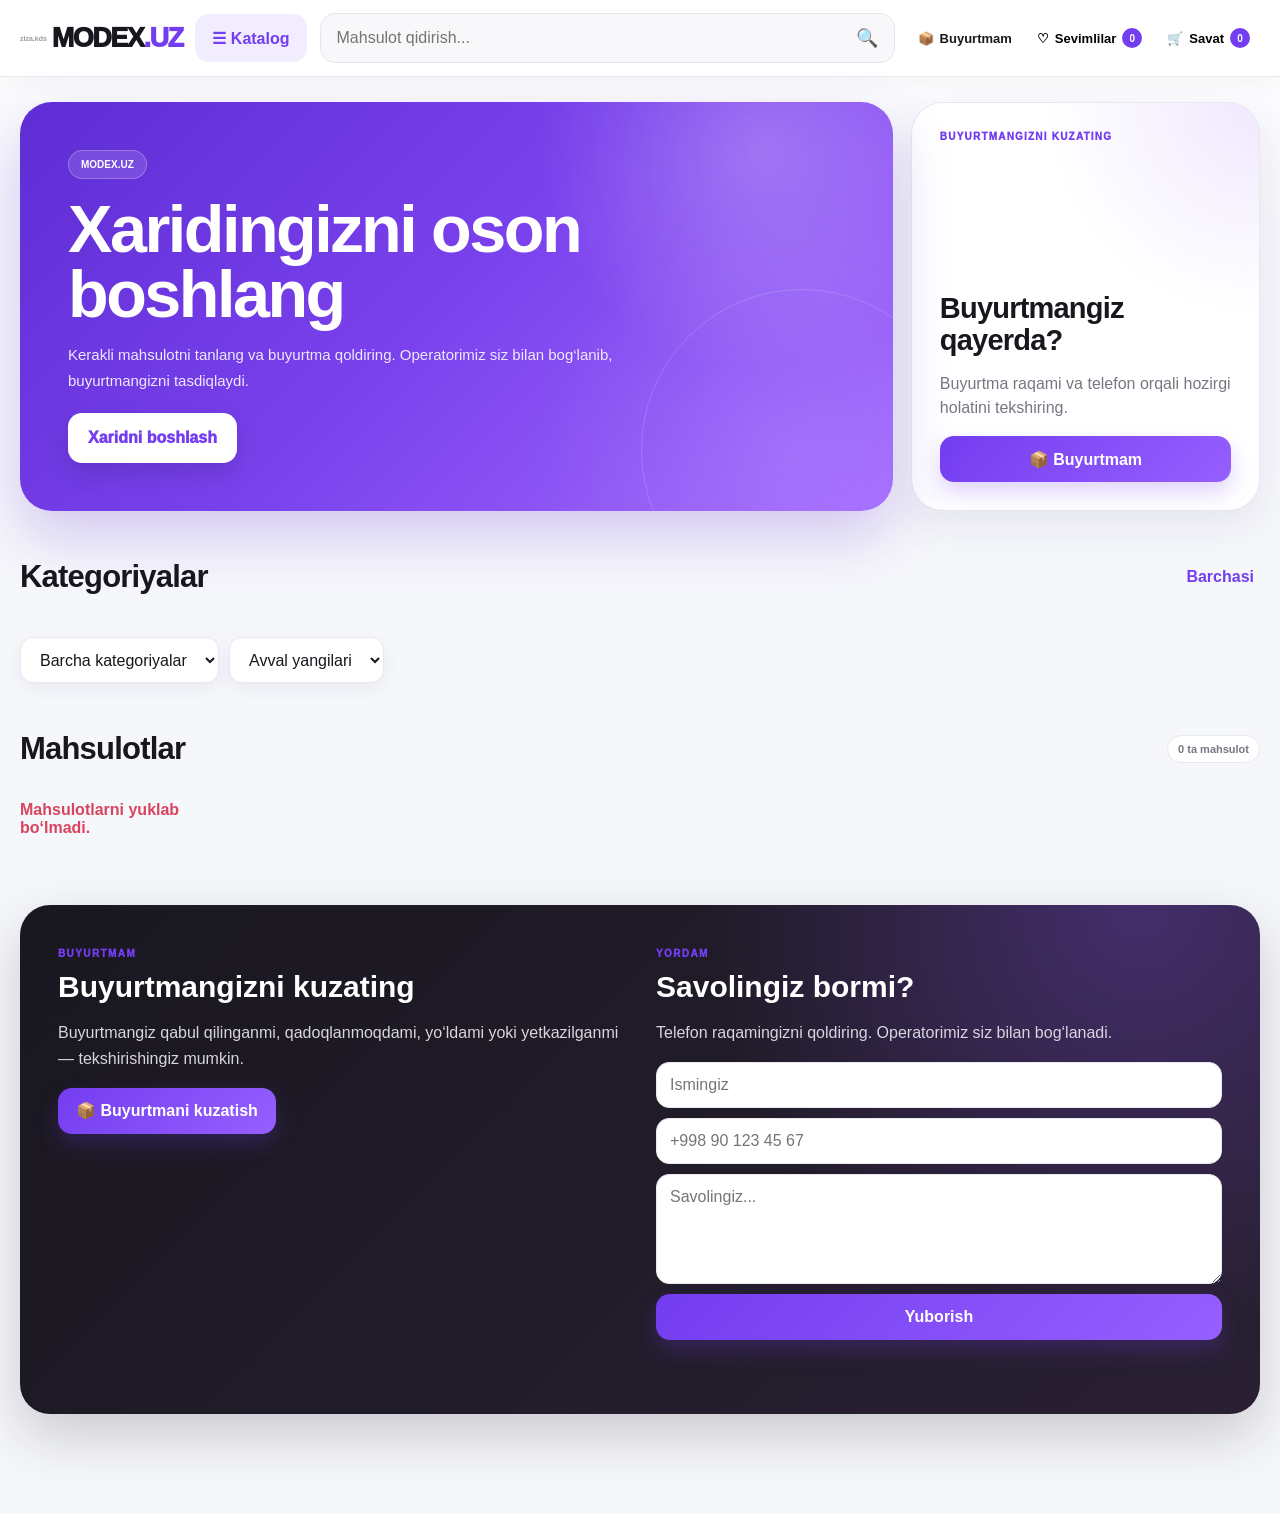
==== commit 206f80ff: "Update index.html" ====
--- a/index.html
+++ b/index.html
@@ -6,29 +6,43 @@
 
   <meta
     name="viewport"
-    content="width=device-width,initial-scale=1,viewport-fit=cover"
+    content="width=device-width, initial-scale=1, viewport-fit=cover"
+  >
+
+  <meta
+    name="description"
+    content="MODEX.UZ — kiyimlar va boshqa mahsulotlarni onlayn buyurtma qilish."
   >
 
   <title>MODEX.UZ — Internet do‘kon</title>
 
   <link
     rel="stylesheet"
-    href="./style.css?v=20260815-0700"
+    href="./style.css?v=20260815-0900"
   >
 </head>
 
+
 <body>
 
-  <!-- HEADER -->
+
+  <!-- =====================================================
+       HEADER
+  ====================================================== -->
 
   <header class="market-header">
 
     <div class="header-inner">
+
+
+      <!-- LOGO -->
 
       <a
         href="./index.html"
         class="brand"
-      >
+        aria-label="MODEX.UZ bosh sahifa"
+      >
+
         <small class="brand-mini">
           ziza.kds
         </small>
@@ -36,8 +50,11 @@
         <span class="brand-main">
           MODEX<span class="brand-uz">.UZ</span>
         </span>
+
       </a>
 
+
+      <!-- KATALOG -->
 
       <button
         id="catalogBtn"
@@ -48,17 +65,21 @@
       </button>
 
 
+      <!-- DESKTOP SEARCH -->
+
       <div class="header-search">
 
         <input
           id="searchInput"
           type="search"
           placeholder="Mahsulot qidirish..."
+          autocomplete="off"
         >
 
         <button
           id="searchBtn"
           type="button"
+          aria-label="Qidirish"
         >
           🔍
         </button>
@@ -66,7 +87,10 @@
       </div>
 
 
+      <!-- HEADER ACTIONS -->
+
       <div class="header-buttons">
+
 
         <a
           href="./track.html"
@@ -84,7 +108,10 @@
         >
           ♡
           <span>Sevimlilar</span>
-          <b id="favoriteCount">0</b>
+
+          <b id="favoriteCount">
+            0
+          </b>
         </button>
 
 
@@ -95,8 +122,12 @@
         >
           🛒
           <span>Savat</span>
-          <b id="cartCount">0</b>
+
+          <b id="cartCount">
+            0
+          </b>
         </button>
+
 
       </div>
 
@@ -111,11 +142,13 @@
         id="mobileSearchInput"
         type="search"
         placeholder="Mahsulot qidirish..."
+        autocomplete="off"
       >
 
       <button
         id="mobileSearchBtn"
         type="button"
+        aria-label="Qidirish"
       >
         🔍
       </button>
@@ -125,13 +158,20 @@
   </header>
 
 
-  <!-- MAIN -->
+
+  <!-- =====================================================
+       MAIN
+  ====================================================== -->
 
   <main>
 
-    <!-- HERO -->
+
+    <!-- ===================================================
+         HERO
+    ==================================================== -->
 
     <section class="market-hero">
+
 
       <div class="hero-main">
 
@@ -142,12 +182,13 @@
           </span>
 
           <h1>
-            Kerakli mahsulotni tez va oson toping
+            Xaridingizni oson boshlang
           </h1>
 
           <p>
-            Mahsulotni tanlang, buyurtma qoldiring.
-            Operatorimiz siz bilan bog‘lanadi.
+            Kerakli mahsulotni tanlang va buyurtma qoldiring.
+            Operatorimiz siz bilan bog‘lanib,
+            buyurtmangizni tasdiqlaydi.
           </p>
 
           <a
@@ -162,6 +203,9 @@
       </div>
 
 
+
+      <!-- BUYURTMA KUZATISH -->
+
       <aside class="hero-side">
 
         <span>
@@ -169,17 +213,17 @@
         </span>
 
         <strong>
-          Buyurtma qayerdaligini tekshiring
+          Buyurtmangiz qayerda?
         </strong>
 
         <p>
           Buyurtma raqami va telefon orqali
-          holatini ko‘rishingiz mumkin.
+          hozirgi holatini tekshiring.
         </p>
 
         <a
           href="./track.html"
-          class="hero-button"
+          class="main-btn"
         >
           📦 Buyurtmam
         </a>
@@ -189,7 +233,10 @@
     </section>
 
 
-    <!-- CATEGORIES -->
+
+    <!-- ===================================================
+         CATEGORIES
+    ==================================================== -->
 
     <section class="market-section">
 
@@ -209,21 +256,31 @@
 
       </div>
 
+
       <div
         id="categoryList"
         class="category-grid"
-      ></div>
+      >
+        <!-- app.js -->
+      </div>
 
     </section>
 
 
-    <!-- FILTER -->
+
+    <!-- ===================================================
+         FILTERS
+    ==================================================== -->
 
     <section class="filter-section">
 
       <div class="filter-row">
 
-        <select id="categoryFilter">
+
+        <select
+          id="categoryFilter"
+          aria-label="Kategoriya"
+        >
 
           <option value="">
             Barcha kategoriyalar
@@ -232,7 +289,10 @@
         </select>
 
 
-        <select id="sortSelect">
+        <select
+          id="sortSelect"
+          aria-label="Saralash"
+        >
 
           <option value="new">
             Avval yangilari
@@ -248,12 +308,16 @@
 
         </select>
 
+
       </div>
 
     </section>
 
 
-    <!-- PRODUCTS -->
+
+    <!-- ===================================================
+         PRODUCTS
+    ==================================================== -->
 
     <section
       id="products"
@@ -279,7 +343,9 @@
       <div
         id="productsGrid"
         class="market-products"
-      ></div>
+      >
+        <!-- app.js -->
+      </div>
 
 
       <div
@@ -292,9 +358,15 @@
     </section>
 
 
-    <!-- TRACK CTA -->
+
+    <!-- ===================================================
+         TRACK + SUPPORT
+    ==================================================== -->
 
     <section class="support-section">
+
+
+      <!-- TRACK -->
 
       <div>
 
@@ -303,12 +375,13 @@
         </span>
 
         <h2>
-          Buyurtmangiz qayerda?
+          Buyurtmangizni kuzating
         </h2>
 
         <p>
-          Qadoqlanmoqda, yo‘lda yoki yetkazilganini
-          tekshirishingiz mumkin.
+          Buyurtmangiz qabul qilinganmi,
+          qadoqlanmoqdami, yo‘ldami yoki
+          yetkazilganmi — tekshirishingiz mumkin.
         </p>
 
         <a
@@ -320,6 +393,9 @@
 
       </div>
 
+
+
+      <!-- SUPPORT FORM -->
 
       <div>
 
@@ -336,60 +412,64 @@
           Operatorimiz siz bilan bog‘lanadi.
         </p>
 
-      </div>
+
+        <form
+          id="supportForm"
+          class="support-form"
+        >
+
+          <input
+            id="supportName"
+            type="text"
+            placeholder="Ismingiz"
+            required
+          >
+
+
+          <input
+            id="supportPhone"
+            type="tel"
+            inputmode="tel"
+            placeholder="+998 90 123 45 67"
+            required
+          >
+
+
+          <textarea
+            id="supportMessage"
+            placeholder="Savolingiz..."
+            required
+          ></textarea>
+
+
+          <button
+            class="main-btn"
+            type="submit"
+          >
+            Yuborish
+          </button>
+
+
+          <p
+            id="supportFormMessage"
+            class="form-message"
+          ></p>
+
+        </form>
+
+      </div>
+
 
     </section>
 
 
-    <!-- SUPPORT FORM -->
-
-    <section class="market-section">
-
-      <form
-        id="supportForm"
-        class="support-form"
-      >
-
-        <input
-          id="supportName"
-          type="text"
-          placeholder="Ismingiz"
-          required
-        >
-
-        <input
-          id="supportPhone"
-          type="tel"
-          placeholder="+998 90 123 45 67"
-          required
-        >
-
-        <textarea
-          id="supportMessage"
-          placeholder="Savolingiz..."
-          required
-        ></textarea>
-
-        <button
-          class="main-btn"
-          type="submit"
-        >
-          Yuborish
-        </button>
-
-        <p
-          id="supportFormMessage"
-          class="form-message"
-        ></p>
-
-      </form>
-
-    </section>
-
   </main>
 
 
-  <!-- ORDER DIALOG -->
+
+  <!-- =====================================================
+       ORDER DIALOG
+  ====================================================== -->
 
   <dialog id="orderDialog">
 
@@ -397,11 +477,13 @@
       id="orderForm"
       class="order-edit-box"
     >
+
 
       <button
         id="closeDialog"
         class="order-edit-close"
         type="button"
+        aria-label="Yopish"
       >
         ×
       </button>
@@ -425,46 +507,60 @@
 
       <div class="order-edit-form">
 
+
         <label>
           Ismingiz
 
           <input
             id="nameInput"
             type="text"
+            placeholder="Ismingiz"
+            autocomplete="name"
             required
           >
         </label>
 
 
         <label>
-          Telefon
+          Telefon raqami
 
           <input
             id="phoneInput"
             type="tel"
+            inputmode="tel"
+            placeholder="+998 90 123 45 67"
+            autocomplete="tel"
             required
           >
         </label>
 
 
-        <label>
-          Razmer
-
-          <input
-            id="sizeInput"
-            type="text"
-          >
-        </label>
-
-
-        <label>
-          Rang
-
-          <input
-            id="colorInput"
-            type="text"
-          >
-        </label>
+        <div class="order-edit-grid">
+
+
+          <label>
+            Razmer
+
+            <input
+              id="sizeInput"
+              type="text"
+              placeholder="Masalan: 140"
+            >
+          </label>
+
+
+          <label>
+            Rang
+
+            <input
+              id="colorInput"
+              type="text"
+              placeholder="Masalan: qora"
+            >
+          </label>
+
+
+        </div>
 
 
         <label>
@@ -473,8 +569,10 @@
           <input
             id="quantityInput"
             type="number"
+            inputmode="numeric"
             min="1"
             value="1"
+            required
           >
         </label>
 
@@ -493,6 +591,7 @@
           class="form-message"
         ></p>
 
+
       </div>
 
     </form>
@@ -500,7 +599,46 @@
   </dialog>
 
 
-  <!-- CART -->
+
+  <!-- =====================================================
+       FAVORITES DRAWER
+  ====================================================== -->
+
+  <div
+    id="favoritesOverlay"
+    class="drawer-overlay hidden"
+  ></div>
+
+
+  <aside
+    id="favoritesDrawer"
+    class="market-drawer hidden"
+  >
+
+    <button
+      id="closeFavorites"
+      class="small-btn"
+      type="button"
+    >
+      ✕
+    </button>
+
+
+    <h2>
+      ♡ Sevimlilar
+    </h2>
+
+
+    <div id="favoriteItems">
+    </div>
+
+  </aside>
+
+
+
+  <!-- =====================================================
+       CART DRAWER
+  ====================================================== -->
 
   <div
     id="cartOverlay"
@@ -518,14 +656,18 @@
       class="small-btn"
       type="button"
     >
-      ×
+      ✕
     </button>
 
+
     <h2>
-      Savat
+      🛒 Savat
     </h2>
 
-    <div id="cartItems"></div>
+
+    <div id="cartItems">
+    </div>
+
 
     <strong id="cartTotal">
       0 so‘m
@@ -534,39 +676,13 @@
   </aside>
 
 
-  <!-- FAVORITES -->
-
-  <div
-    id="favoritesOverlay"
-    class="drawer-overlay hidden"
-  ></div>
-
-
-  <aside
-    id="favoritesDrawer"
-    class="market-drawer hidden"
-  >
-
-    <button
-      id="closeFavorites"
-      class="small-btn"
-      type="button"
-    >
-      ×
-    </button>
-
-    <h2>
-      Sevimlilar
-    </h2>
-
-    <div id="favoriteItems"></div>
-
-  </aside>
-
-
-  <!-- MOBILE BOTTOM NAV -->
+
+  <!-- =====================================================
+       MOBILE NAVIGATION
+  ====================================================== -->
 
   <nav class="mobile-bottom-nav">
+
 
     <a
       href="./index.html"
@@ -615,11 +731,19 @@
       <small>Savat</small>
     </button>
 
+
   </nav>
 
 
-  <script src="./config.js?v=20260815-0700"></script>
-  <script src="./app.js?v=20260815-0700"></script>
+
+  <!-- =====================================================
+       JAVASCRIPT
+  ====================================================== -->
+
+  <script src="./config.js?v=20260815-0900"></script>
+
+  <script src="./app.js?v=20260815-0900"></script>
+
 
 </body>
 </html>
--- a/style.css
+++ b/style.css
@@ -1,21 +1,48 @@
+/* =========================================================
+   MODEX.UZ — FULL DESIGN SYSTEM
+   INDEX + ADMIN + OPERATOR + MOBILE
+========================================================= */
+
 :root{
   --bg:#f6f7fb;
-  --panel:#ffffff;
-  --text:#18181f;
+  --bg2:#fafaff;
+  --card:#ffffff;
+
+  --text:#17171d;
   --muted:#777783;
-  --line:#e7e7ee;
-
-  --brand:#6f35e8;
-  --brand2:#8b5cf6;
-  --soft:#f2edff;
-
-  --success:#16835a;
-  --danger:#d6455d;
-  --warning:#c7770b;
-
-  --shadow:0 12px 35px rgba(30,25,60,.08);
-  --shadow-small:0 5px 18px rgba(30,25,60,.05);
-}
+  --line:#e8e8ef;
+
+  --purple:#733df0;
+  --purple2:#965fff;
+  --purple3:#5422c7;
+  --purple-soft:#f2ecff;
+
+  --green:#14865c;
+  --green-soft:#eaf8f1;
+
+  --red:#d6415d;
+  --red-soft:#fff0f3;
+
+  --orange:#d17a16;
+  --orange-soft:#fff5e8;
+
+  --blue:#3976dd;
+  --blue-soft:#edf4ff;
+
+  --shadow:
+    0 14px 40px rgba(39,31,73,.08);
+
+  --shadow-small:
+    0 6px 20px rgba(39,31,73,.055);
+
+  --radius:22px;
+  --radius-small:14px;
+}
+
+
+/* =========================================================
+   RESET
+========================================================= */
 
 *{
   box-sizing:border-box;
@@ -27,9 +54,26 @@
 
 body{
   margin:0;
-  font-family:Arial,Helvetica,sans-serif;
-  background:var(--bg);
+  min-height:100vh;
+
+  font-family:
+    Inter,
+    -apple-system,
+    BlinkMacSystemFont,
+    "Segoe UI",
+    Arial,
+    sans-serif;
+
   color:var(--text);
+
+  background:
+    linear-gradient(
+      180deg,
+      #ffffff 0,
+      var(--bg) 220px
+    );
+
+  -webkit-font-smoothing:antialiased;
 }
 
 a{
@@ -48,228 +92,319 @@
   cursor:pointer;
 }
 
+button:disabled{
+  opacity:.5;
+  cursor:not-allowed;
+}
+
 img{
   max-width:100%;
 }
 
 .hidden{
-  display:none!important;
-}
-
-
-/* =========================
-   UMUMIY
-========================= */
+  display:none !important;
+}
+
+
+/* =========================================================
+   COMMON
+========================================================= */
 
 .main-btn{
-  min-height:44px;
-  padding:0 15px;
-  border:0;
-  border-radius:12px;
-  background:linear-gradient(135deg,var(--brand),var(--brand2));
-  color:#fff;
-  font-weight:900;
-}
-
-.full-btn{
-  width:100%;
-}
-
-.small-btn{
-  min-height:38px;
-  padding:7px 11px;
+  min-height:46px;
+  padding:0 18px;
+
   display:inline-flex;
   align-items:center;
   justify-content:center;
-  border:1px solid var(--line);
-  border-radius:10px;
+
+  border:0;
+  border-radius:14px;
+
+  background:
+    linear-gradient(
+      135deg,
+      var(--purple),
+      var(--purple2)
+    );
+
+  color:#fff;
+
+  font-weight:900;
+
+  box-shadow:
+    0 10px 22px rgba(115,61,240,.23);
+
+  transition:
+    transform .18s ease,
+    box-shadow .18s ease;
+}
+
+.main-btn:hover{
+  transform:translateY(-2px);
+
+  box-shadow:
+    0 15px 30px rgba(115,61,240,.30);
+}
+
+.full-btn{
+  width:100%;
+}
+
+.small-btn{
+  min-height:40px;
+  padding:0 13px;
+
+  display:inline-flex;
+  align-items:center;
+  justify-content:center;
+
+  border:1px solid var(--line);
+  border-radius:12px;
+
   background:#fff;
+
+  color:var(--text);
+
+  font-size:12px;
+  font-weight:850;
+
+  transition:.18s ease;
+}
+
+.small-btn:hover{
+  border-color:#d9cdf8;
+  background:var(--purple-soft);
+  color:var(--purple);
+}
+
+.market-category{
+  color:var(--purple);
+
+  font-size:10px;
+  font-weight:950;
+
+  letter-spacing:1.4px;
+
+  text-transform:uppercase;
+}
+
+.badge{
+  display:inline-flex;
+  align-items:center;
+
+  min-height:30px;
+  padding:0 10px;
+
+  border:1px solid var(--line);
+  border-radius:999px;
+
+  background:#fff;
+
+  color:var(--muted);
+
+  font-size:11px;
+  font-weight:900;
+}
+
+.form-message{
+  min-height:18px;
+  margin:8px 0 0;
+
   font-size:12px;
   font-weight:800;
 }
 
-.market-category{
-  color:var(--brand);
-  font-size:10px;
-  font-weight:900;
-  letter-spacing:1.2px;
-}
-
-.form-message{
-  min-height:18px;
-  margin:7px 0 0;
-  font-size:12px;
-  font-weight:800;
-}
-
+.form-message.error,
 .error{
-  color:var(--danger);
-}
-
+  color:var(--red);
+}
+
+.form-message.success,
 .success{
-  color:var(--success);
-}
-
-.badge{
-  padding:5px 9px;
-  border-radius:999px;
-  background:#eeeef3;
-  font-size:10px;
-  font-weight:900;
-}
-
-
-/* =========================
-   LOGIN
-========================= */
-
-.login-wrap{
-  min-height:100vh;
-  display:grid;
-  place-items:center;
-  padding:20px;
-}
-
-.login-box{
-  width:min(420px,100%);
-  padding:25px;
-  border:1px solid var(--line);
-  border-radius:21px;
+  color:var(--green);
+}
+
+.empty-state{
+  padding:50px 20px;
+
+  border:1px dashed #d9d9e3;
+  border-radius:20px;
+
   background:#fff;
-  box-shadow:var(--shadow);
-}
-
-.login-box h2{
-  margin:8px 0 20px;
-}
-
-.login-box label{
-  display:block;
-  margin-bottom:13px;
-  font-size:12px;
-  font-weight:850;
-}
-
-.login-box input{
-  width:100%;
-  min-height:46px;
-  margin-top:6px;
-  padding:0 12px;
-  border:1px solid var(--line);
-  border-radius:11px;
-  background:#fafafd;
-  outline:none;
-}
-
-.login-box input:focus{
-  border-color:#bca4fa;
-  box-shadow:0 0 0 4px rgba(111,53,232,.08);
-}
-
-
-/* =========================================
-   ASOSIY SAYT
-========================================= */
+
+  text-align:center;
+  color:var(--muted);
+}
+
+
+/* =========================================================
+   PUBLIC HEADER
+========================================================= */
 
 .market-header{
   position:sticky;
   top:0;
-  z-index:200;
-  border-bottom:1px solid var(--line);
-  background:rgba(255,255,255,.97);
-  backdrop-filter:blur(15px);
+  z-index:300;
+
+  border-bottom:1px solid rgba(231,231,239,.9);
+
+  background:rgba(255,255,255,.95);
+
+  backdrop-filter:blur(18px);
+
+  box-shadow:
+    0 5px 20px rgba(30,25,60,.035);
 }
 
 .header-inner{
-  max-width:1280px;
+  max-width:1320px;
+  min-height:76px;
+
   margin:auto;
   padding:10px 20px;
+
   display:grid;
-  grid-template-columns:auto auto 1fr auto;
-  gap:12px;
+  grid-template-columns:auto auto minmax(220px,1fr) auto;
+
   align-items:center;
+  gap:13px;
 }
 
 .brand{
   display:flex;
   align-items:center;
-  gap:6px;
+  gap:5px;
+
   white-space:nowrap;
 }
 
 .brand-mini{
-  color:#8b8b95;
-  font-size:8px;
+  color:#9a9aa4;
+
+  font-size:7px;
   font-weight:700;
 }
 
 .brand-main{
-  font-size:25px;
-  font-weight:950;
+  font-size:27px;
+  font-weight:1000;
+
+  letter-spacing:-1.5px;
 }
 
 .brand-uz{
-  color:var(--brand);
+  color:var(--purple);
 }
 
 .catalog-btn{
-  min-height:45px;
-  padding:0 16px;
+  min-height:48px;
+  padding:0 17px;
+
   border:0;
-  border-radius:13px;
-  background:var(--soft);
-  color:var(--brand);
+  border-radius:14px;
+
+  background:var(--purple-soft);
+
+  color:var(--purple);
+
   font-weight:900;
+
+  transition:.18s ease;
+}
+
+.catalog-btn:hover{
+  background:#e8deff;
 }
 
 .header-search{
-  height:47px;
+  height:50px;
+
   display:flex;
   overflow:hidden;
-  border:1px solid var(--line);
-  border-radius:14px;
+
+  border:1px solid #e4e4ec;
+  border-radius:15px;
+
   background:#f8f8fb;
+
+  transition:.18s ease;
+}
+
+.header-search:focus-within{
+  border-color:#b99ef7;
+
+  box-shadow:
+    0 0 0 4px rgba(115,61,240,.08);
 }
 
 .header-search input{
   flex:1;
   min-width:0;
-  padding:0 15px;
+
+  padding:0 16px;
+
   border:0;
   outline:none;
+
   background:transparent;
+
+  color:var(--text);
 }
 
 .header-search button{
-  width:52px;
+  width:54px;
+
   border:0;
+
   background:transparent;
+
+  font-size:18px;
 }
 
 .header-buttons{
-  display:flex;
-  gap:5px;
-}
-
-.header-btn{
-  min-height:44px;
-  padding:7px 10px;
   display:flex;
   align-items:center;
   gap:5px;
+}
+
+.header-btn{
+  min-height:46px;
+  padding:7px 10px;
+
+  display:flex;
+  align-items:center;
+  gap:6px;
+
   border:0;
-  border-radius:12px;
+  border-radius:13px;
+
   background:transparent;
+
+  font-size:13px;
+  font-weight:800;
+
+  transition:.18s ease;
+}
+
+.header-btn:hover{
+  background:#f4f0ff;
+  color:var(--purple);
 }
 
 .header-btn b{
-  min-width:19px;
-  height:19px;
+  min-width:20px;
+  height:20px;
+
   display:grid;
   place-items:center;
+
   border-radius:50%;
-  background:var(--brand);
+
+  background:var(--purple);
+
   color:#fff;
+
   font-size:10px;
 }
 
@@ -277,359 +412,1059 @@
   display:none;
 }
 
+
+/* =========================================================
+   PUBLIC MAIN
+========================================================= */
+
 body > main{
-  max-width:1280px;
+  width:min(1320px,100%);
+
   margin:auto;
-  padding:24px 20px 80px;
-}
-
-
-/* HERO */
+
+  padding:25px 20px 100px;
+}
+
+
+/* =========================================================
+   HERO
+========================================================= */
 
 .market-hero{
   display:grid;
-  grid-template-columns:2fr .8fr;
-  gap:16px;
+  grid-template-columns:minmax(0,2fr) minmax(280px,.8fr);
+
+  gap:18px;
 }
 
 .hero-main{
-  min-height:360px;
-  padding:44px;
+  position:relative;
+
+  min-height:400px;
+
+  padding:48px;
+
   display:flex;
   align-items:center;
-  border-radius:28px;
-  background:linear-gradient(135deg,#6632df,#8c5cf6);
+
+  overflow:hidden;
+
+  border-radius:32px;
+
+  background:
+    radial-gradient(
+      circle at 85% 12%,
+      rgba(255,255,255,.23),
+      transparent 27%
+    ),
+    radial-gradient(
+      circle at 88% 85%,
+      rgba(255,255,255,.10),
+      transparent 30%
+    ),
+    linear-gradient(
+      135deg,
+      #5e2dd4 0%,
+      #7941ec 48%,
+      #a269ff 100%
+    );
+
   color:#fff;
-  box-shadow:var(--shadow);
+
+  box-shadow:
+    0 25px 60px rgba(95,48,207,.24);
+}
+
+.hero-main::after{
+  content:"";
+
+  position:absolute;
+  right:-70px;
+  bottom:-100px;
+
+  width:320px;
+  height:320px;
+
+  border:1px solid rgba(255,255,255,.16);
+  border-radius:50%;
 }
 
 .hero-text{
-  max-width:680px;
+  position:relative;
+  z-index:2;
+
+  max-width:720px;
 }
 
 .hero-label{
-  display:inline-block;
-  padding:7px 10px;
+  display:inline-flex;
+
+  padding:8px 12px;
+
+  border:1px solid rgba(255,255,255,.25);
   border-radius:999px;
-  background:rgba(255,255,255,.14);
+
+  background:rgba(255,255,255,.13);
+
+  backdrop-filter:blur(10px);
+
   font-size:10px;
   font-weight:900;
 }
 
 .hero-text h1{
-  margin:16px 0 15px;
-  font-size:clamp(40px,5vw,68px);
-  line-height:1;
+  margin:18px 0 15px;
+
+  font-size:clamp(42px,5.2vw,70px);
+  line-height:.98;
+
+  letter-spacing:-2.5px;
 }
 
 .hero-text p{
   max-width:590px;
+
+  margin:0 0 20px;
+
   color:#eee9ff;
-  line-height:1.6;
+
+  font-size:15px;
+  line-height:1.7;
 }
 
 .hero-button{
-  min-height:48px;
-  margin-top:8px;
+  min-height:50px;
   padding:0 20px;
+
   display:inline-flex;
   align-items:center;
   justify-content:center;
-  border-radius:13px;
+
+  border-radius:14px;
+
   background:#fff;
-  color:var(--brand);
-  font-weight:900;
+
+  color:var(--purple);
+
+  font-weight:950;
+
+  box-shadow:
+    0 10px 25px rgba(0,0,0,.12);
+
+  transition:.18s ease;
+}
+
+.hero-button:hover{
+  transform:translateY(-2px);
 }
 
 .hero-side{
-  min-height:360px;
-  padding:26px;
+  min-height:400px;
+
+  padding:28px;
+
   display:flex;
   flex-direction:column;
   justify-content:flex-end;
-  border:1px solid var(--line);
-  border-radius:28px;
-  background:#fff;
-  box-shadow:var(--shadow-small);
+
+  border:1px solid var(--line);
+  border-radius:32px;
+
+  background:
+    radial-gradient(
+      circle at 100% 0,
+      #f0e8ff,
+      transparent 40%
+    ),
+    #fff;
+
+  box-shadow:var(--shadow);
 }
 
 .hero-side > span{
   margin-bottom:auto;
-  color:var(--brand);
+
+  color:var(--purple);
+
   font-size:10px;
-  font-weight:900;
+  font-weight:950;
+
+  letter-spacing:1.2px;
 }
 
 .hero-side strong{
-  font-size:28px;
+  font-size:29px;
+  line-height:1.1;
+
+  letter-spacing:-.8px;
 }
 
 .hero-side p{
   color:var(--muted);
-}
-
-
-/* KATEGORIYA */
+
+  line-height:1.5;
+}
+
+
+/* =========================================================
+   SECTIONS
+========================================================= */
 
 .market-section{
-  padding-top:44px;
+  padding-top:48px;
 }
 
 .section-title{
-  margin-bottom:17px;
+  margin-bottom:18px;
+
   display:flex;
   align-items:center;
   justify-content:space-between;
-  gap:10px;
+
+  gap:12px;
 }
 
 .section-title h2{
   margin:0;
-  font-size:30px;
+
+  font-size:31px;
+
+  letter-spacing:-.8px;
 }
 
 .text-btn{
   border:0;
+
   background:transparent;
-  color:var(--brand);
+
+  color:var(--purple);
+
   font-weight:900;
 }
+
+.product-count{
+  padding:7px 10px;
+
+  border:1px solid var(--line);
+  border-radius:999px;
+
+  background:#fff;
+
+  color:var(--muted);
+
+  font-size:11px;
+  font-weight:800;
+}
+
+
+/* =========================================================
+   CATEGORY
+========================================================= */
 
 .category-grid{
   display:grid;
-  grid-template-columns:repeat(6,1fr);
+  grid-template-columns:repeat(6,minmax(0,1fr));
+
+  gap:13px;
+}
+
+.category-card{
+  min-height:128px;
+
+  padding:16px;
+
+  display:flex;
+  flex-direction:column;
+  align-items:flex-start;
+  justify-content:space-between;
+
+  border:1px solid var(--line);
+  border-radius:21px;
+
+  background:
+    linear-gradient(
+      180deg,
+      #fff,
+      #fdfcff
+    );
+
+  color:var(--text);
+
+  text-align:left;
+
+  box-shadow:var(--shadow-small);
+
+  transition:
+    transform .2s ease,
+    box-shadow .2s ease,
+    border-color .2s ease;
+}
+
+.category-card:hover{
+  transform:translateY(-4px);
+
+  border-color:#d5c6fa;
+
+  box-shadow:
+    0 16px 35px rgba(63,44,121,.11);
+}
+
+.category-icon{
+  width:48px;
+  height:48px;
+
+  display:grid;
+  place-items:center;
+
+  border-radius:15px;
+
+  background:var(--purple-soft);
+
+  color:var(--purple);
+
+  font-size:21px;
+}
+
+
+/* =========================================================
+   FILTER
+========================================================= */
+
+.filter-section{
+  padding-top:24px;
+}
+
+.filter-row{
+  display:flex;
+  flex-wrap:wrap;
+
+  gap:10px;
+}
+
+.filter-row select{
+  min-height:46px;
+
+  padding:0 15px;
+
+  border:1px solid var(--line);
+  border-radius:13px;
+
+  outline:none;
+
+  background:#fff;
+
+  color:var(--text);
+
+  box-shadow:var(--shadow-small);
+}
+
+.filter-row select:focus{
+  border-color:#b99ef7;
+
+  box-shadow:
+    0 0 0 4px rgba(115,61,240,.08);
+}
+
+
+/* =========================================================
+   PRODUCT CARDS
+========================================================= */
+
+.market-products{
+  display:grid;
+  grid-template-columns:repeat(5,minmax(0,1fr));
+
+  gap:18px;
+}
+
+.market-product-card{
+  overflow:hidden;
+
+  border:1px solid var(--line);
+  border-radius:22px;
+
+  background:#fff;
+
+  box-shadow:var(--shadow-small);
+
+  transition:
+    transform .22s ease,
+    box-shadow .22s ease;
+}
+
+.market-product-card:hover{
+  transform:translateY(-5px);
+
+  box-shadow:
+    0 20px 45px rgba(43,32,84,.13);
+}
+
+.product-image-box{
+  position:relative;
+
+  overflow:hidden;
+
+  background:
+    linear-gradient(
+      180deg,
+      #f2f2f5,
+      #ececf1
+    );
+}
+
+.product-image-box img{
+  width:100%;
+
+  aspect-ratio:3/4;
+
+  display:block;
+
+  object-fit:cover;
+
+  transition:transform .32s ease;
+}
+
+.market-product-card:hover .product-image-box img{
+  transform:scale(1.025);
+}
+
+.favorite-button{
+  position:absolute;
+
+  top:10px;
+  right:10px;
+
+  width:41px;
+  height:41px;
+
+  display:grid;
+  place-items:center;
+
+  border:1px solid rgba(226,226,234,.95);
+  border-radius:50%;
+
+  background:rgba(255,255,255,.94);
+
+  backdrop-filter:blur(8px);
+
+  box-shadow:
+    0 6px 18px rgba(0,0,0,.08);
+
+  font-size:20px;
+}
+
+.market-product-info{
+  padding:14px;
+
+  display:flex;
+  flex-direction:column;
+
+  gap:8px;
+}
+
+.market-product-title{
+  min-height:39px;
+
+  font-size:14px;
+  font-weight:750;
+
+  line-height:1.4;
+}
+
+.market-product-title:hover{
+  color:var(--purple);
+}
+
+.market-description{
+  margin:0;
+
+  color:var(--muted);
+
+  font-size:11px;
+  line-height:1.5;
+}
+
+.market-price{
+  font-size:21px;
+  font-weight:1000;
+
+  letter-spacing:-.5px;
+}
+
+.old-price{
+  color:#a0a0aa;
+
+  font-size:12px;
+
+  text-decoration:line-through;
+}
+
+.discount-badge{
+  width:max-content;
+
+  padding:5px 8px;
+
+  border-radius:999px;
+
+  background:#ffedf2;
+
+  color:#d63560;
+
+  font-size:10px;
+  font-weight:950;
+}
+
+.market-card-buttons{
+  display:grid;
+  grid-template-columns:1fr 44px;
+
+  gap:8px;
+}
+
+.cart-circle{
+  width:44px;
+  height:46px;
+
+  border:1px solid var(--line);
+  border-radius:13px;
+
+  background:#faf9ff;
+
+  transition:.18s ease;
+}
+
+.cart-circle:hover{
+  background:var(--purple-soft);
+}
+
+
+/* =========================================================
+   SUPPORT
+========================================================= */
+
+.support-section{
+  margin-top:52px;
+
+  padding:38px;
+
+  display:grid;
+  grid-template-columns:1fr 1fr;
+
+  gap:32px;
+
+  border-radius:30px;
+
+  background:
+    radial-gradient(
+      circle at 90% 0,
+      rgba(144,86,255,.30),
+      transparent 35%
+    ),
+    linear-gradient(
+      135deg,
+      #19171f,
+      #292033
+    );
+
+  color:#fff;
+
+  box-shadow:
+    0 22px 55px rgba(23,19,35,.20);
+}
+
+.support-section h2{
+  font-size:30px;
+  margin:9px 0;
+}
+
+.support-section p{
+  color:#d8d5df;
+
+  line-height:1.6;
+}
+
+.support-form{
+  display:grid;
+
+  gap:10px;
+}
+
+.support-form input,
+.support-form textarea{
+  width:100%;
+
+  padding:13px;
+
+  border:1px solid var(--line);
+  border-radius:13px;
+
+  outline:none;
+
+  background:#fff;
+
+  color:var(--text);
+}
+
+.support-form textarea{
+  min-height:110px;
+
+  resize:vertical;
+}
+
+.support-form input:focus,
+.support-form textarea:focus{
+  border-color:#b89cf8;
+
+  box-shadow:
+    0 0 0 4px rgba(115,61,240,.08);
+}
+
+
+/* =========================================================
+   DIALOG / ORDER
+========================================================= */
+
+dialog{
+  border:0;
+}
+
+dialog::backdrop{
+  background:rgba(20,18,30,.60);
+
+  backdrop-filter:blur(5px);
+}
+
+#orderDialog{
+  width:min(520px,calc(100% - 24px));
+
+  max-height:90vh;
+
+  padding:0;
+
+  overflow:auto;
+
+  border-radius:25px;
+
+  background:#fff;
+
+  box-shadow:
+    0 30px 100px rgba(0,0,0,.30);
+}
+
+.order-edit-box{
+  position:relative;
+
+  padding:28px;
+}
+
+.order-edit-close{
+  position:absolute;
+
+  top:14px;
+  right:14px;
+
+  width:40px;
+  height:40px;
+
+  display:grid;
+  place-items:center;
+
+  border:0;
+  border-radius:50%;
+
+  background:#f1f1f5;
+
+  color:#555;
+
+  font-size:24px;
+}
+
+.order-edit-label{
+  color:var(--purple);
+
+  font-size:10px;
+  font-weight:950;
+
+  letter-spacing:1.2px;
+}
+
+.order-edit-box h2{
+  margin:9px 0 22px;
+
+  font-size:25px;
+}
+
+.order-edit-form{
+  display:grid;
+
+  gap:13px;
+}
+
+.order-edit-form label{
+  display:flex;
+  flex-direction:column;
+
+  gap:7px;
+
+  color:#404048;
+
+  font-size:12px;
+  font-weight:850;
+}
+
+.order-edit-form input,
+.order-edit-form textarea,
+.order-edit-form select{
+  width:100%;
+
+  min-height:46px;
+
+  padding:11px 13px;
+
+  border:1px solid var(--line);
+  border-radius:12px;
+
+  outline:none;
+
+  background:#fafafd;
+
+  color:var(--text);
+}
+
+.order-edit-form textarea{
+  min-height:90px;
+}
+
+.order-edit-form input:focus,
+.order-edit-form textarea:focus,
+.order-edit-form select:focus{
+  border-color:#b99ef7;
+
+  box-shadow:
+    0 0 0 4px rgba(115,61,240,.08);
+}
+
+.order-edit-grid{
+  display:grid;
+  grid-template-columns:1fr 1fr;
+
   gap:11px;
 }
 
-.category-card{
-  min-height:112px;
-  padding:15px;
+.order-edit-actions{
+  display:grid;
+  grid-template-columns:1fr 1fr;
+
+  gap:10px;
+}
+
+.order-edit-save{
+  min-height:48px;
+
+  border:0;
+  border-radius:13px;
+
+  background:
+    linear-gradient(
+      135deg,
+      var(--purple),
+      var(--purple2)
+    );
+
+  color:#fff;
+
+  font-weight:950;
+}
+
+.order-edit-qr{
+  min-height:48px;
+
+  border:1px solid #dccffc;
+  border-radius:13px;
+
+  background:var(--purple-soft);
+
+  color:var(--purple);
+
+  font-weight:950;
+}
+
+
+/* =========================================================
+   DRAWERS
+========================================================= */
+
+.drawer-overlay{
+  position:fixed;
+  inset:0;
+
+  z-index:600;
+
+  background:rgba(20,18,28,.48);
+
+  backdrop-filter:blur(3px);
+}
+
+.market-drawer{
+  position:fixed;
+
+  top:0;
+  right:0;
+  bottom:0;
+
+  z-index:650;
+
+  width:min(390px,92vw);
+
+  padding:22px;
+
+  overflow:auto;
+
+  border-left:1px solid var(--line);
+
+  background:#fff;
+
+  box-shadow:
+    -20px 0 60px rgba(20,18,32,.16);
+}
+
+.market-drawer h2{
+  margin-top:18px;
+}
+
+.market-drawer > strong{
+  display:block;
+
+  margin-top:20px;
+
+  font-size:22px;
+}
+
+
+/* =========================================================
+   LOGIN
+========================================================= */
+
+.login-wrap{
+  min-height:100vh;
+
+  padding:20px;
+
+  display:grid;
+  place-items:center;
+
+  background:
+    radial-gradient(
+      circle at 50% 0,
+      #eee5ff,
+      transparent 35%
+    ),
+    var(--bg);
+}
+
+.login-box{
+  width:min(420px,100%);
+
+  padding:28px;
+
+  border:1px solid var(--line);
+  border-radius:24px;
+
+  background:#fff;
+
+  box-shadow:var(--shadow);
+}
+
+.login-box h2{
+  margin:8px 0 22px;
+
+  font-size:28px;
+}
+
+.login-box label{
+  display:block;
+
+  margin-bottom:14px;
+
+  font-size:12px;
+  font-weight:850;
+}
+
+.login-box input{
+  width:100%;
+
+  min-height:47px;
+
+  margin-top:7px;
+  padding:0 13px;
+
+  border:1px solid var(--line);
+  border-radius:12px;
+
+  outline:none;
+
+  background:#fafafd;
+}
+
+.login-box input:focus{
+  border-color:#b99ef7;
+
+  box-shadow:
+    0 0 0 4px rgba(115,61,240,.08);
+}
+
+
+/* =========================================================
+   ADMIN
+========================================================= */
+
+.admin-shell{
+  max-width:1380px;
+
+  margin:auto;
+
+  padding:24px 20px 90px;
+}
+
+.admin-head{
+  padding:19px 20px;
+
+  display:flex;
+  align-items:center;
+  justify-content:space-between;
+
+  gap:20px;
+
+  border:1px solid var(--line);
+  border-radius:22px;
+
+  background:#fff;
+
+  box-shadow:var(--shadow-small);
+}
+
+.admin-head h1{
+  margin:5px 0;
+
+  font-size:29px;
+}
+
+.admin-head p{
+  margin:0;
+
+  color:var(--muted);
+}
+
+.admin-top-actions{
+  display:flex;
+  flex-wrap:wrap;
+
+  gap:8px;
+}
+
+.stats-row{
+  margin:16px 0;
+
+  display:grid;
+  grid-template-columns:repeat(4,1fr);
+
+  gap:12px;
+}
+
+.stat{
+  min-height:105px;
+
+  padding:17px;
+
   display:flex;
   flex-direction:column;
   justify-content:space-between;
-  border:1px solid var(--line);
-  border-radius:17px;
+
+  border:1px solid var(--line);
+  border-radius:18px;
+
   background:#fff;
+
   box-shadow:var(--shadow-small);
 }
 
-.category-icon{
-  width:42px;
-  height:42px;
+.stat span{
+  color:var(--muted);
+
+  font-size:11px;
+  font-weight:800;
+}
+
+.stat b{
+  font-size:32px;
+}
+
+.admin-order-stats{
+  margin-bottom:18px;
+
   display:grid;
-  place-items:center;
-  border-radius:12px;
-  background:var(--soft);
-}
-
-
-/* FILTER */
-
-.filter-section{
-  padding-top:22px;
-}
-
-.filter-row{
-  display:flex;
+  grid-template-columns:repeat(6,1fr);
+
   gap:9px;
 }
 
-.filter-row select{
-  min-height:43px;
-  padding:0 14px;
-  border:1px solid var(--line);
-  border-radius:12px;
-  background:#fff;
-}
-
-
-/* MAHSULOT */
-
-.market-products{
-  display:grid;
-  grid-template-columns:repeat(5,1fr);
-  gap:14px;
-}
-
-.market-product-card{
-  overflow:hidden;
-  border:1px solid var(--line);
-  border-radius:18px;
-  background:#fff;
-  box-shadow:var(--shadow-small);
-}
-
-.product-image-box{
-  position:relative;
-  background:#efeff3;
-}
-
-.product-image-box img{
-  display:block;
-  width:100%;
-  aspect-ratio:3/4;
-  object-fit:cover;
-}
-
-.favorite-button{
-  position:absolute;
-  top:9px;
-  right:9px;
-  width:37px;
-  height:37px;
-  border:1px solid var(--line);
-  border-radius:50%;
-  background:#fff;
-}
-
-.market-product-info{
-  padding:12px;
-  display:flex;
-  flex-direction:column;
-  gap:7px;
-}
-
-.market-product-title{
-  min-height:38px;
-  font-size:14px;
-  font-weight:700;
-}
-
-.market-description{
-  margin:0;
-  color:var(--muted);
-  font-size:11px;
-}
-
-.market-price{
-  font-size:19px;
-  font-weight:950;
-}
-
-.old-price{
-  color:#999;
-  font-size:12px;
-  text-decoration:line-through;
-}
-
-.discount-badge{
-  width:max-content;
-  padding:5px 8px;
-  border-radius:999px;
-  background:#ffedf2;
-  color:#d92f5c;
-  font-size:10px;
-  font-weight:900;
-}
-
-.market-card-buttons{
-  display:grid;
-  grid-template-columns:1fr 43px;
-  gap:7px;
-}
-
-.cart-circle{
-  width:43px;
-  height:43px;
-  border:1px solid var(--line);
-  border-radius:12px;
-  background:#fff;
-}
-
-
-/* =========================================
-   ADMIN
-========================================= */
-
-.admin-shell{
-  max-width:1380px;
-  margin:auto;
-  padding:25px 20px 80px;
-}
-
-.admin-head{
-  display:flex;
-  justify-content:space-between;
-  align-items:center;
-  gap:20px;
-  padding:18px 20px;
-  border:1px solid var(--line);
-  border-radius:20px;
-  background:#fff;
-  box-shadow:var(--shadow-small);
-}
-
-.admin-top-actions{
-  display:flex;
-  gap:8px;
-  flex-wrap:wrap;
-}
-
-.stats-row{
-  display:grid;
-  grid-template-columns:repeat(4,1fr);
-  gap:12px;
-  margin:16px 0;
-}
-
-.stat{
-  min-height:100px;
-  padding:18px;
+.order-stat-card{
+  min-height:90px;
+
+  padding:14px;
+
   display:flex;
   flex-direction:column;
   justify-content:space-between;
+
   border:1px solid var(--line);
   border-radius:17px;
+
   background:#fff;
 }
 
-.stat b{
-  font-size:32px;
-}
-
-.admin-order-stats{
-  display:grid;
-  grid-template-columns:repeat(6,1fr);
-  gap:10px;
-  margin-bottom:20px;
-}
-
-.order-stat-card{
-  min-height:90px;
-  padding:14px;
-  display:flex;
-  flex-direction:column;
-  justify-content:space-between;
-  border:1px solid var(--line);
-  border-radius:16px;
-  background:#fff;
+.order-stat-card span{
+  color:var(--muted);
+
+  font-size:10px;
+  font-weight:800;
 }
 
 .order-stat-card strong{
-  font-size:27px;
+  font-size:26px;
 }
 
 .admin-grid{
   display:grid;
   grid-template-columns:1.15fr .85fr;
+
   gap:16px;
 }
 
 .panel{
   padding:20px;
-  border:1px solid var(--line);
-  border-radius:19px;
+
+  border:1px solid var(--line);
+  border-radius:21px;
+
   background:#fff;
+
   box-shadow:var(--shadow-small);
 }
 
 .wide-panel{
-  margin-top:18px;
+  margin-top:17px;
+}
+
+.panel h2{
+  margin-top:0;
 }
 
 .admin-form label{
   display:block;
+
   margin-bottom:12px;
+
   font-size:12px;
   font-weight:850;
 }
@@ -638,81 +1473,124 @@
 .admin-form textarea,
 .admin-form select{
   width:100%;
+
   margin-top:6px;
   padding:11px 12px;
-  border:1px solid var(--line);
-  border-radius:11px;
+
+  border:1px solid var(--line);
+  border-radius:12px;
+
+  outline:none;
+
   background:#fafafd;
+}
+
+.admin-form input:focus,
+.admin-form textarea:focus,
+.admin-form select:focus{
+  border-color:#b99ef7;
+
+  box-shadow:
+    0 0 0 4px rgba(115,61,240,.08);
 }
 
 .admin-form-two{
   display:grid;
   grid-template-columns:1fr 1fr;
+
   gap:10px;
 }
 
 .product-admin-list{
   margin-top:16px;
+
   display:grid;
+
   gap:8px;
 }
 
 .product-admin-item{
   padding:10px;
+
   display:grid;
-  grid-template-columns:62px 1fr auto;
+  grid-template-columns:64px 1fr auto;
+
   gap:10px;
+
   border:1px solid var(--line);
   border-radius:14px;
+
+  background:#fff;
 }
 
 .product-admin-item img{
-  width:62px;
-  height:78px;
+  width:64px;
+  height:80px;
+
   object-fit:cover;
+
   border-radius:10px;
 }
 
 .product-admin-actions{
   display:flex;
   flex-direction:column;
+
   gap:5px;
 }
 
 .order-status-filters{
+  margin-bottom:12px;
+
   display:flex;
+
   gap:7px;
+
   overflow-x:auto;
-  margin-bottom:12px;
 }
 
 .order-filter-btn{
+  flex:0 0 auto;
+
   min-height:38px;
   padding:0 13px;
+
   border:1px solid var(--line);
   border-radius:999px;
+
   background:#fff;
+
   font-size:11px;
   font-weight:850;
 }
 
 .order-filter-btn.active{
+  border-color:#18181f;
+
   background:#18181f;
+
   color:#fff;
 }
 
 .admin-order-tools{
+  margin-bottom:14px;
+
   display:flex;
-  gap:9px;
-  margin-bottom:14px;
+
+  gap:8px;
 }
 
 .admin-order-tools input{
   flex:1;
+
   min-height:44px;
+
   padding:0 13px;
+
   border:1px solid var(--line);
   border-radius:12px;
+
+  outline:none;
 }
 
 .table-wrap{
@@ -722,216 +1600,308 @@
 .orders-table{
   width:100%;
   min-width:980px;
+
   border-collapse:collapse;
 }
 
 .orders-table th,
 .orders-table td{
-  padding:10px;
+  padding:11px;
+
   border-bottom:1px solid var(--line);
+
   text-align:left;
-}
-
-
-/* =========================================
+
+  font-size:12px;
+}
+
+.orders-table th{
+  color:var(--muted);
+
+  font-size:10px;
+
+  text-transform:uppercase;
+}
+
+
+/* =========================================================
    OPERATOR
-========================================= */
+========================================================= */
 
 .operator-shell{
   max-width:1180px;
+
   margin:auto;
+
   padding:20px 16px 90px;
 }
 
 .operator-header{
+  padding:18px;
+
   display:flex;
+  align-items:center;
   justify-content:space-between;
-  align-items:center;
-  gap:16px;
-  padding:18px;
-  border:1px solid var(--line);
-  border-radius:20px;
+
+  gap:15px;
+
+  border:1px solid var(--line);
+  border-radius:22px;
+
   background:#fff;
+
   box-shadow:var(--shadow-small);
 }
 
 .operator-header h1{
   margin:5px 0;
+
+  font-size:29px;
 }
 
 .operator-header p{
   margin:0;
+
   color:var(--muted);
 }
 
 .operator-header-buttons{
   display:flex;
+
   gap:8px;
 }
 
 .operator-stats{
+  margin:16px 0;
+
   display:grid;
   grid-template-columns:repeat(4,1fr);
+
   gap:10px;
-  margin:16px 0;
 }
 
 .operator-stat{
-  min-height:90px;
+  min-height:96px;
+
   padding:14px;
+
   display:flex;
   flex-direction:column;
   justify-content:space-between;
-  border:1px solid var(--line);
-  border-radius:16px;
+
+  border:1px solid var(--line);
+  border-radius:18px;
+
   background:#fff;
+
+  box-shadow:var(--shadow-small);
+}
+
+.operator-stat span{
+  font-size:11px;
+  font-weight:850;
 }
 
 .operator-stat strong{
-  font-size:27px;
+  font-size:29px;
 }
 
 .operator-stat-new{
-  background:#fff6f7;
-  border-color:#ffd6dc;
+  background:var(--red-soft);
+
+  border-color:#ffd1da;
 }
 
 .operator-stat-talked{
-  background:#fffaf0;
-  border-color:#f4d99f;
+  background:var(--orange-soft);
+
+  border-color:#f5d9ac;
 }
 
 .operator-stat-confirmed{
-  background:#f5f9ff;
-  border-color:#d2e2fa;
+  background:var(--blue-soft);
+
+  border-color:#d0e0fb;
 }
 
 .operator-stat-done{
-  background:#f3fbf7;
-  border-color:#c8ead6;
+  background:var(--green-soft);
+
+  border-color:#c5e9d6;
 }
 
 .operator-toolbar{
-  margin-bottom:18px;
-  padding:14px;
-  border:1px solid var(--line);
-  border-radius:17px;
+  margin-bottom:17px;
+
+  padding:13px;
+
+  border:1px solid var(--line);
+  border-radius:18px;
+
   background:#fff;
+
+  box-shadow:var(--shadow-small);
 }
 
 .operator-search{
+  margin-bottom:11px;
+
   display:flex;
-  margin-bottom:12px;
 }
 
 .operator-search input{
   flex:1;
   min-width:0;
-  min-height:44px;
-  padding:0 12px;
+
+  min-height:45px;
+
+  padding:0 13px;
+
   border:1px solid var(--line);
   border-radius:12px 0 0 12px;
+
+  outline:none;
+
+  background:#fafafd;
 }
 
 .operator-search button{
   width:45px;
+
   border:1px solid var(--line);
   border-left:0;
   border-radius:0 12px 12px 0;
+
   background:#fff;
 }
 
 .operator-filter-scroll{
   display:flex;
+
   gap:7px;
+
   overflow-x:auto;
+
+  scrollbar-width:none;
+}
+
+.operator-filter-scroll::-webkit-scrollbar{
+  display:none;
 }
 
 .operator-filter-btn{
   flex:0 0 auto;
+
   min-height:38px;
   padding:0 12px;
+
   border:1px solid var(--line);
   border-radius:999px;
+
   background:#fff;
+
   font-size:11px;
   font-weight:850;
 }
 
 .operator-filter-btn.active{
+  border-color:#18181f;
+
   background:#18181f;
+
   color:#fff;
 }
 
 .operator-orders-section{
   padding:18px;
-  border:1px solid var(--line);
-  border-radius:19px;
+
+  border:1px solid var(--line);
+  border-radius:21px;
+
   background:#fff;
+
   box-shadow:var(--shadow-small);
 }
 
 .operator-section-title{
+  margin-bottom:14px;
+
   display:flex;
+  align-items:center;
   justify-content:space-between;
-  align-items:center;
-  margin-bottom:14px;
+
+  gap:10px;
+}
+
+.operator-section-title h2{
+  margin:5px 0 0;
 }
 
 .operator-orders{
   display:grid;
   grid-template-columns:repeat(2,1fr);
+
   gap:12px;
 }
 
 .operator-order-card{
   padding:14px;
-  border:1px solid var(--line);
-  border-radius:17px;
+
+  border:1px solid var(--line);
+  border-radius:18px;
+
   background:#fff;
+
+  box-shadow:var(--shadow-small);
 }
 
 .operator-order-card.status-new{
-  background:#fff7f8;
-  border-color:#ffcfd5;
+  border-color:#ffd0d9;
+  background:#fff8f9;
 }
 
 .operator-order-card.status-talked{
-  background:#fffaf0;
-  border-color:#efd6a3;
+  border-color:#efd5a6;
+  background:#fffbf3;
 }
 
 .operator-order-card.status-confirmed{
-  background:#f6f9ff;
-  border-color:#cfdef8;
+  border-color:#cbdcf9;
+  background:#f7faff;
 }
 
 .operator-order-card.status-delivery{
-  background:#faf7ff;
-  border-color:#ddd1fb;
+  border-color:#ded2fb;
+  background:#fbf9ff;
 }
 
 .operator-order-card.status-done{
-  background:#f4fbf7;
-  border-color:#c8e9d5;
+  border-color:#c6e8d4;
+  background:#f5fcf8;
 }
 
 .operator-order-top{
+  margin-bottom:12px;
+
   display:flex;
   justify-content:space-between;
   align-items:flex-start;
+
   gap:10px;
-  margin-bottom:12px;
 }
 
 .operator-order-top > div{
   display:flex;
   flex-direction:column;
+
+  gap:3px;
 }
 
 .operator-order-id{
   color:var(--muted);
+
   font-size:10px;
+  font-weight:800;
 }
 
 .operator-order-name{
@@ -940,229 +1910,188 @@
 
 .operator-order-status{
   padding:6px 9px;
+
   border-radius:999px;
+
   background:#f1f1f5;
+
   font-size:10px;
   font-weight:900;
 }
 
 .operator-product-box{
+  margin-bottom:9px;
   padding:10px;
-  margin-bottom:9px;
+
   border:1px solid var(--line);
   border-radius:11px;
+
   background:#fff;
 }
 
 .operator-product-box span{
   display:block;
+
   color:var(--muted);
+
   font-size:9px;
 }
 
 .operator-order-info-grid{
+  margin-bottom:9px;
+
   display:grid;
   grid-template-columns:repeat(3,1fr);
+
   gap:7px;
-  margin-bottom:9px;
 }
 
 .operator-order-info-grid > div{
   padding:8px;
+
   border:1px solid var(--line);
   border-radius:10px;
+
   background:#fff;
 }
 
 .operator-order-info-grid span{
   display:block;
+
   color:var(--muted);
+
   font-size:9px;
 }
 
-.operator-call-btn{
-  min-height:44px;
-  margin-bottom:8px;
+.operator-call-btn,
+.operator-big-call{
+  min-height:45px;
+
   display:flex;
   align-items:center;
   justify-content:center;
-  border-radius:11px;
-  background:#eaf8f1;
-  color:var(--success);
+
+  border-radius:12px;
+
+  background:var(--green-soft);
+
+  color:var(--green);
+
   font-weight:900;
+}
+
+.operator-call-btn{
+  margin-bottom:8px;
 }
 
 .operator-edit-order-btn{
   width:100%;
-  min-height:43px;
+  min-height:44px;
+
   border:0;
-  border-radius:11px;
-  background:linear-gradient(135deg,var(--brand),var(--brand2));
+  border-radius:12px;
+
+  background:
+    linear-gradient(
+      135deg,
+      var(--purple),
+      var(--purple2)
+    );
+
   color:#fff;
+
   font-weight:900;
 }
 
 .operator-order-date{
   display:block;
+
   margin-top:8px;
+
   color:var(--muted);
+
   font-size:9px;
-}
-
-
-/* =========================================
-   ZAYAVKA MODAL
-========================================= */
-
-.order-edit-modal{
-  width:min(560px,calc(100% - 24px));
-  max-height:90vh;
-  padding:0;
-  overflow:auto;
-  border:0;
-  border-radius:24px;
-  background:#fff;
-  box-shadow:0 30px 90px rgba(0,0,0,.28);
-}
-
-.order-edit-modal::backdrop{
-  background:rgba(20,20,30,.58);
-  backdrop-filter:blur(5px);
-}
-
-.order-edit-box{
-  position:relative;
-  padding:28px;
-}
-
-.order-edit-close{
-  position:absolute;
-  top:14px;
-  right:14px;
-  width:40px;
-  height:40px;
-  border:0;
-  border-radius:50%;
-  background:#f1f1f5;
-  font-size:24px;
-}
-
-.order-edit-label{
-  color:var(--brand);
-  font-size:11px;
-  font-weight:900;
-}
-
-.order-edit-box h2{
-  margin:8px 0 22px;
-}
-
-.order-edit-form{
-  display:grid;
-  gap:13px;
-}
-
-.order-edit-form label{
-  display:flex;
-  flex-direction:column;
-  gap:7px;
-  font-size:12px;
-  font-weight:850;
-}
-
-.order-edit-form input,
-.order-edit-form textarea,
-.order-edit-form select{
-  width:100%;
-  padding:12px 13px;
-  border:1px solid var(--line);
-  border-radius:12px;
-  background:#fafafd;
-}
-
-.order-edit-form input,
-.order-edit-form select{
-  min-height:46px;
-}
-
-.order-edit-form textarea{
-  min-height:95px;
-}
-
-.order-edit-grid{
-  display:grid;
-  grid-template-columns:1fr 1fr;
-  gap:12px;
 }
 
 .operator-order-mini-grid{
   display:grid;
   grid-template-columns:repeat(3,1fr);
+
   gap:8px;
 }
 
-.operator-big-call{
-  min-height:47px;
-  display:flex;
-  align-items:center;
-  justify-content:center;
-  border-radius:12px;
-  background:#eaf8f1;
-  color:var(--success);
-  font-weight:900;
-}
-
-.order-edit-actions{
-  display:grid;
-  grid-template-columns:1fr 1fr;
-  gap:10px;
-}
-
-.order-edit-save{
-  min-height:48px;
-  border:0;
-  border-radius:13px;
-  background:linear-gradient(135deg,var(--brand),var(--brand2));
-  color:#fff;
-  font-weight:900;
-}
-
-.order-edit-qr{
-  min-height:48px;
-  border:1px solid #ded5f7;
-  border-radius:13px;
-  background:#f4f0ff;
-  color:#6431d8;
-  font-weight:900;
-}
-
-
-/* =========================================
-   MOBILE
-========================================= */
-
+
+/* =========================================================
+   MOBILE BOTTOM NAV
+========================================================= */
+
+.mobile-bottom-nav,
 .operator-mobile-nav{
   display:none;
 }
 
-.mobile-orders{
-  display:none;
-}
+
+/* =========================================================
+   RESPONSIVE TABLET
+========================================================= */
+
+@media(max-width:1050px){
+
+  .header-inner{
+    grid-template-columns:auto auto 1fr;
+  }
+
+  .header-buttons{
+    grid-column:1/-1;
+
+    justify-content:flex-end;
+  }
+
+  .market-products{
+    grid-template-columns:repeat(4,1fr);
+  }
+
+  .category-grid{
+    grid-template-columns:repeat(4,1fr);
+  }
+
+  .admin-order-stats{
+    grid-template-columns:repeat(3,1fr);
+  }
+}
+
+
+/* =========================================================
+   MOBILE
+========================================================= */
 
 @media(max-width:700px){
 
-  body > main{
-    padding:10px 9px 75px;
-  }
+  body{
+    padding-bottom:76px;
+
+    background:#f7f7fb;
+  }
+
+
+  /* HEADER */
 
   .header-inner{
-    padding:7px 10px;
+    min-height:62px;
+
+    padding:8px 10px;
+
     display:flex;
+    align-items:center;
     justify-content:space-between;
   }
 
   .brand-main{
-    font-size:20px;
+    font-size:22px;
+  }
+
+  .brand-mini{
+    display:none;
   }
 
   .catalog-btn,
@@ -1170,64 +2099,187 @@
     display:none;
   }
 
+  .header-buttons{
+    margin-left:auto;
+  }
+
+  .header-btn{
+    min-height:40px;
+
+    padding:5px 8px;
+  }
+
   .header-btn span{
     display:none;
   }
 
+  .header-btn b{
+    min-width:17px;
+    height:17px;
+
+    font-size:8px;
+  }
+
   .mobile-search{
+    padding:7px 10px 10px;
+
     display:flex;
-    padding:7px 10px 9px;
+
     background:#fff;
   }
 
   .mobile-search input{
     flex:1;
-    min-height:43px;
+
+    min-height:44px;
+
+    padding:0 12px;
+
     border:1px solid var(--line);
-    border-radius:12px 0 0 12px;
+    border-radius:13px 0 0 13px;
+
+    outline:none;
+
+    background:#f8f8fb;
   }
 
   .mobile-search button{
     width:48px;
+
     border:0;
-    border-radius:0 12px 12px 0;
-    background:var(--soft);
+    border-radius:0 13px 13px 0;
+
+    background:var(--purple-soft);
+  }
+
+
+  body > main{
+    padding:10px 9px 90px;
+  }
+
+
+  /* HERO */
+
+  .market-hero{
+    grid-template-columns:1fr;
+
+    gap:10px;
   }
 
   .hero-main{
-    min-height:275px;
-    padding:25px 18px;
-    border-radius:20px;
+    min-height:310px;
+
+    padding:28px 20px;
+
+    border-radius:23px;
   }
 
   .hero-text h1{
-    font-size:36px;
+    margin-top:14px;
+
+    font-size:38px;
+
+    line-height:1;
+
+    letter-spacing:-1.7px;
+  }
+
+  .hero-text p{
+    font-size:13px;
   }
 
   .hero-side{
     display:none;
   }
 
+
+  /* SECTIONS */
+
+  .market-section{
+    padding-top:34px;
+  }
+
+  .section-title{
+    margin-bottom:13px;
+  }
+
+  .section-title h2{
+    font-size:24px;
+  }
+
+  .product-count{
+    font-size:9px;
+  }
+
+
+  /* CATEGORY */
+
   .category-grid{
     display:flex;
+
     overflow-x:auto;
+
     gap:8px;
+
+    scrollbar-width:none;
+  }
+
+  .category-grid::-webkit-scrollbar{
+    display:none;
   }
 
   .category-card{
     flex:0 0 125px;
-  }
+
+    min-height:116px;
+
+    border-radius:18px;
+  }
+
+
+  /* FILTER */
+
+  .filter-row{
+    display:grid;
+    grid-template-columns:1fr 1fr;
+  }
+
+  .filter-row select{
+    width:100%;
+
+    min-width:0;
+
+    padding:0 9px;
+
+    font-size:11px;
+  }
+
+
+  /* PRODUCTS */
 
   .market-products{
-    grid-template-columns:repeat(2,1fr);
-    gap:8px;
+    grid-template-columns:repeat(2,minmax(0,1fr));
+
+    gap:9px;
+  }
+
+  .market-product-card{
+    border-radius:18px;
   }
 
   .market-product-info{
-    padding:9px;
+    padding:10px;
+
+    gap:6px;
+  }
+
+  .market-category{
+    font-size:8px;
   }
 
   .market-product-title{
+    min-height:34px;
+
     font-size:12px;
   }
 
@@ -1235,41 +2287,123 @@
     display:none;
   }
 
+  .market-price{
+    font-size:17px;
+  }
+
+  .old-price{
+    font-size:10px;
+  }
+
+  .discount-badge{
+    font-size:8px;
+  }
+
+  .market-card-buttons{
+    grid-template-columns:1fr 40px;
+
+    gap:5px;
+  }
+
+  .market-card-buttons .main-btn{
+    min-height:42px;
+
+    padding:0 7px;
+
+    font-size:11px;
+  }
+
+  .cart-circle{
+    width:40px;
+    height:42px;
+  }
+
+
+  /* SUPPORT */
+
+  .support-section{
+    margin-top:35px;
+
+    padding:22px;
+
+    grid-template-columns:1fr;
+
+    gap:20px;
+
+    border-radius:23px;
+  }
+
+  .support-section h2{
+    font-size:25px;
+  }
+
+
+  /* DRAWER */
+
+  .market-drawer{
+    width:92vw;
+
+    padding:18px;
+  }
+
 
   /* ADMIN */
 
   .admin-shell{
-    padding:10px 8px 75px;
+    padding:10px 8px 80px;
   }
 
   .admin-head{
+    padding:14px;
+
     flex-direction:column;
     align-items:flex-start;
+
+    border-radius:17px;
+  }
+
+  .admin-head h1{
+    font-size:24px;
   }
 
   .stats-row{
     grid-template-columns:1fr 1fr;
+
+    gap:7px;
+  }
+
+  .stat{
+    min-height:84px;
+
+    padding:11px;
+  }
+
+  .stat b{
+    font-size:24px;
   }
 
   .admin-order-stats{
     grid-template-columns:1fr 1fr;
+
+    gap:7px;
   }
 
   .admin-grid{
     grid-template-columns:1fr;
   }
 
+  .panel{
+    padding:14px;
+
+    border-radius:17px;
+  }
+
   .admin-form-two{
     grid-template-columns:1fr;
   }
 
-  .orders-panel .table-wrap{
-    display:none;
-  }
-
-  .mobile-orders{
-    display:grid;
-    gap:9px;
+  .table-wrap{
+    overflow:auto;
   }
 
 
@@ -1281,7 +2415,8 @@
 
   .operator-header{
     padding:14px;
-    border-radius:16px;
+
+    border-radius:17px;
   }
 
   .operator-header h1{
@@ -1294,33 +2429,42 @@
 
   .operator-stats{
     grid-template-columns:1fr 1fr;
+
     gap:7px;
   }
 
   .operator-stat{
-    min-height:80px;
+    min-height:82px;
+
     padding:11px;
   }
 
   .operator-stat strong{
-    font-size:22px;
+    font-size:23px;
   }
 
   .operator-toolbar{
     padding:10px;
+
+    border-radius:15px;
   }
 
   .operator-orders-section{
     padding:10px;
+
+    border-radius:17px;
   }
 
   .operator-orders{
     grid-template-columns:1fr;
+
     gap:9px;
   }
 
   .operator-order-card{
     padding:12px;
+
+    border-radius:16px;
   }
 
   .operator-order-mini-grid{
@@ -1331,59 +2475,182 @@
     grid-column:1/-1;
   }
 
-  .operator-mobile-nav{
+
+  /* DIALOG */
+
+  #orderDialog,
+  .order-edit-modal{
+    width:calc(100% - 18px);
+
+    max-height:92vh;
+
+    border-radius:22px;
+  }
+
+  .order-edit-box{
+    padding:24px 16px 18px;
+  }
+
+  .order-edit-grid{
+    grid-template-columns:1fr;
+  }
+
+  .order-edit-actions{
+    grid-template-columns:1fr;
+  }
+
+  .order-edit-form input,
+  .order-edit-form textarea,
+  .order-edit-form select{
+    font-size:16px;
+  }
+
+
+  /* PUBLIC MOBILE NAV */
+
+  .mobile-bottom-nav{
     position:fixed;
+
     left:0;
     right:0;
     bottom:0;
-    z-index:350;
-    height:64px;
+
+    z-index:700;
+
+    min-height:70px;
+
+    padding-bottom:env(safe-area-inset-bottom);
+
     display:grid;
-    grid-template-columns:repeat(4,1fr);
+    grid-template-columns:repeat(5,1fr);
+
     border-top:1px solid var(--line);
-    background:#fff;
-    box-shadow:0 -7px 24px rgba(30,30,60,.07);
-  }
-
-  .operator-mobile-nav-btn{
-    border:0;
-    background:transparent;
+
+    background:rgba(255,255,255,.97);
+
+    backdrop-filter:blur(15px);
+
+    box-shadow:
+      0 -10px 30px rgba(35,25,60,.09);
+  }
+
+  .mobile-nav-item{
+    min-width:0;
+
+    padding:5px 2px;
+
     display:flex;
     flex-direction:column;
     align-items:center;
     justify-content:center;
+
+    gap:3px;
+
+    border:0;
+
+    background:transparent;
+
     color:#7d7d87;
+
+    text-align:center;
+  }
+
+  .mobile-nav-item span{
+    font-size:20px;
+    line-height:1;
+  }
+
+  .mobile-nav-item small{
+    font-size:9px;
+    font-weight:800;
+
+    white-space:nowrap;
+  }
+
+  .mobile-nav-item.active{
+    color:var(--purple);
+  }
+
+
+  /* OPERATOR MOBILE NAV */
+
+  .operator-mobile-nav:not(.hidden){
+    position:fixed;
+
+    left:0;
+    right:0;
+    bottom:0;
+
+    z-index:700;
+
+    min-height:66px;
+
+    display:grid;
+    grid-template-columns:repeat(4,1fr);
+
+    border-top:1px solid var(--line);
+
+    background:rgba(255,255,255,.97);
+
+    backdrop-filter:blur(15px);
+
+    box-shadow:
+      0 -10px 30px rgba(35,25,60,.09);
+  }
+
+  .operator-mobile-nav-btn{
+    border:0;
+
+    background:transparent;
+
+    display:flex;
+    flex-direction:column;
+    align-items:center;
+    justify-content:center;
+
+    gap:2px;
+
+    color:#7d7d87;
+  }
+
+  .operator-mobile-nav-btn span{
+    font-size:19px;
+  }
+
+  .operator-mobile-nav-btn small{
+    font-size:9px;
+    font-weight:800;
   }
 
   .operator-mobile-nav-btn.active{
-    color:var(--brand);
-  }
-
-
-  /* MODAL */
-
-  .order-edit-modal{
-    width:calc(100% - 18px);
-    max-height:92vh;
-    border-radius:22px;
-  }
-
-  .order-edit-box{
-    padding:24px 16px 18px;
-  }
-
-  .order-edit-grid{
-    grid-template-columns:1fr;
-  }
-
-  .order-edit-form input,
-  .order-edit-form textarea,
-  .order-edit-form select{
-    font-size:16px;
-  }
-
-  .order-edit-actions{
-    grid-template-columns:1fr;
-  }
-
-}
+    color:var(--purple);
+  }
+}
+
+
+/* =========================================================
+   VERY SMALL PHONES
+========================================================= */
+
+@media(max-width:370px){
+
+  .hero-text h1{
+    font-size:33px;
+  }
+
+  .market-products{
+    gap:6px;
+  }
+
+  .market-product-info{
+    padding:8px;
+  }
+
+  .market-price{
+    font-size:15px;
+  }
+
+  .mobile-nav-item small{
+    font-size:8px;
+  }
+}
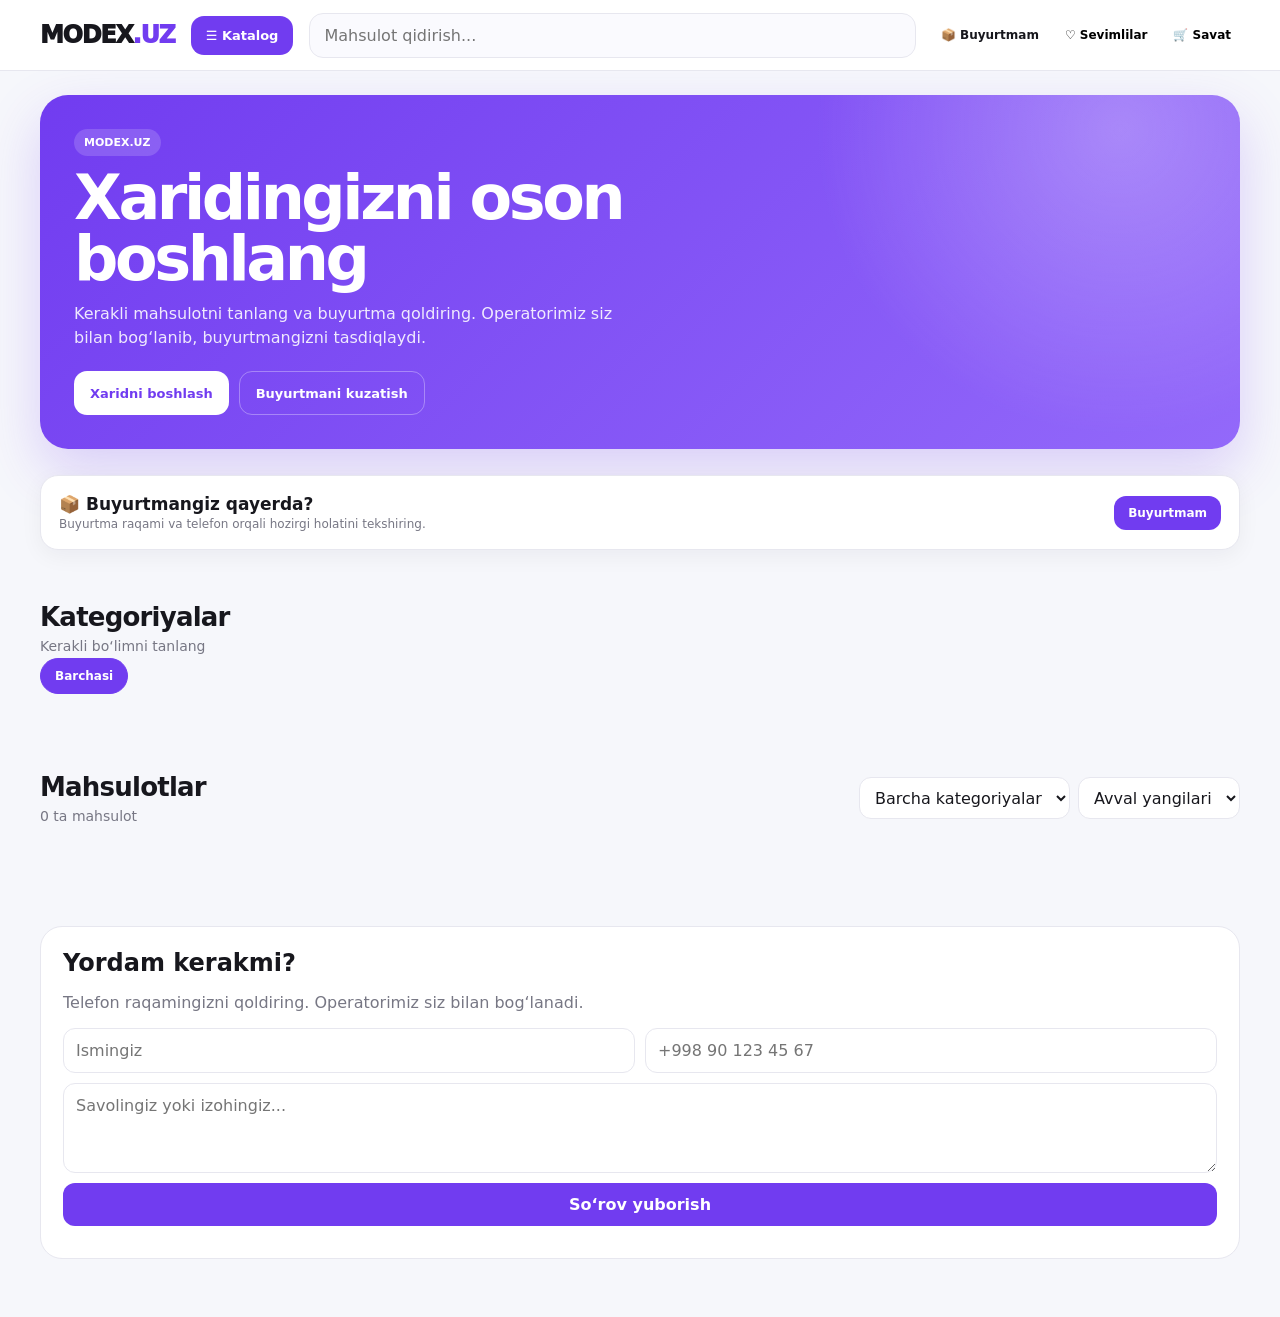
==== commit bb25da35: "Update index.html" ====
--- a/index.html
+++ b/index.html
@@ -10,15 +10,21 @@
   >
 
   <meta
+    name="theme-color"
+    content="#713cf0"
+  >
+
+  <meta
     name="description"
-    content="MODEX.UZ — kiyimlar va boshqa mahsulotlarni onlayn buyurtma qilish."
+    content="MODEX.UZ internet do‘koni"
   >
 
   <title>MODEX.UZ — Internet do‘kon</title>
 
+  <!-- ASOSIY DIZAYN -->
   <link
     rel="stylesheet"
-    href="./style.css?v=20260815-0900"
+    href="./style.css?v=20260823-2345"
   >
 </head>
 
@@ -30,31 +36,18 @@
        HEADER
   ====================================================== -->
 
-  <header class="market-header">
-
-    <div class="header-inner">
-
-
-      <!-- LOGO -->
+  <header class="site-header">
+
+    <div class="container header-inner">
+
 
       <a
-        href="./index.html"
-        class="brand"
-        aria-label="MODEX.UZ bosh sahifa"
-      >
-
-        <small class="brand-mini">
-          ziza.kds
-        </small>
-
-        <span class="brand-main">
-          MODEX<span class="brand-uz">.UZ</span>
-        </span>
-
+        href="./"
+        class="logo"
+      >
+        MODEX<span>.UZ</span>
       </a>
 
-
-      <!-- KATALOG -->
 
       <button
         id="catalogBtn"
@@ -64,8 +57,6 @@
         ☰ Katalog
       </button>
 
-
-      <!-- DESKTOP SEARCH -->
 
       <div class="header-search">
 
@@ -76,56 +67,38 @@
           autocomplete="off"
         >
 
-        <button
-          id="searchBtn"
-          type="button"
-          aria-label="Qidirish"
-        >
-          🔍
-        </button>
-
       </div>
 
 
-      <!-- HEADER ACTIONS -->
-
-      <div class="header-buttons">
+      <div class="header-actions">
 
 
         <a
+          class="header-action"
           href="./track.html"
-          class="header-btn"
-        >
-          📦
-          <span>Buyurtmam</span>
+        >
+          <span>📦</span>
+          Buyurtmam
         </a>
 
 
         <button
           id="favoritesBtn"
-          class="header-btn"
+          class="header-action"
           type="button"
         >
-          ♡
-          <span>Sevimlilar</span>
-
-          <b id="favoriteCount">
-            0
-          </b>
+          <span>♡</span>
+          Sevimlilar
         </button>
 
 
         <button
           id="cartBtn"
-          class="header-btn"
+          class="header-action"
           type="button"
         >
-          🛒
-          <span>Savat</span>
-
-          <b id="cartCount">
-            0
-          </b>
+          <span>🛒</span>
+          Savat
         </button>
 
 
@@ -145,18 +118,9 @@
         autocomplete="off"
       >
 
-      <button
-        id="mobileSearchBtn"
-        type="button"
-        aria-label="Qidirish"
-      >
-        🔍
-      </button>
-
     </div>
 
   </header>
-
 
 
   <!-- =====================================================
@@ -170,318 +134,315 @@
          HERO
     ==================================================== -->
 
-    <section class="market-hero">
-
-
-      <div class="hero-main">
-
-        <div class="hero-text">
-
-          <span class="hero-label">
-            MODEX.UZ
-          </span>
-
-          <h1>
-            Xaridingizni oson boshlang
-          </h1>
-
-          <p>
-            Kerakli mahsulotni tanlang va buyurtma qoldiring.
-            Operatorimiz siz bilan bog‘lanib,
-            buyurtmangizni tasdiqlaydi.
-          </p>
-
-          <a
-            href="#products"
-            class="hero-button"
-          >
-            Xaridni boshlash
+    <section class="hero">
+
+      <div class="container">
+
+        <div class="hero-card">
+
+          <div class="hero-content">
+
+            <span class="hero-badge">
+              MODEX.UZ
+            </span>
+
+
+            <h1>
+              Xaridingizni oson boshlang
+            </h1>
+
+
+            <p>
+              Kerakli mahsulotni tanlang va buyurtma qoldiring.
+              Operatorimiz siz bilan bog‘lanib, buyurtmangizni tasdiqlaydi.
+            </p>
+
+
+            <div class="hero-actions">
+
+              <a
+                href="#products"
+                class="hero-btn hero-btn-primary"
+              >
+                Xaridni boshlash
+              </a>
+
+
+              <a
+                href="./track.html"
+                class="hero-btn hero-btn-secondary"
+              >
+                Buyurtmani kuzatish
+              </a>
+
+            </div>
+
+          </div>
+
+        </div>
+
+      </div>
+
+    </section>
+
+
+    <!-- ===================================================
+         TRACKING CTA
+    ==================================================== -->
+
+    <section>
+
+      <div class="container">
+
+        <div class="track-cta">
+
+          <div>
+
+            <h3>
+              📦 Buyurtmangiz qayerda?
+            </h3>
+
+            <p>
+              Buyurtma raqami va telefon orqali hozirgi holatini tekshiring.
+            </p>
+
+          </div>
+
+
+          <a href="./track.html">
+            Buyurtmam
           </a>
 
         </div>
 
       </div>
 
-
-
-      <!-- BUYURTMA KUZATISH -->
-
-      <aside class="hero-side">
-
-        <span>
-          BUYURTMANGIZNI KUZATING
-        </span>
-
-        <strong>
-          Buyurtmangiz qayerda?
-        </strong>
-
-        <p>
-          Buyurtma raqami va telefon orqali
-          hozirgi holatini tekshiring.
-        </p>
-
-        <a
-          href="./track.html"
-          class="main-btn"
-        >
-          📦 Buyurtmam
-        </a>
-
-      </aside>
-
     </section>
 
 
-
     <!-- ===================================================
-         CATEGORIES
+         KATEGORIYALAR
     ==================================================== -->
 
-    <section class="market-section">
-
-      <div class="section-title">
-
-        <h2>
+    <section class="section">
+
+      <div class="container">
+
+
+        <h2 class="section-title">
           Kategoriyalar
         </h2>
 
-        <button
-          id="allCategoriesBtn"
-          class="text-btn"
-          type="button"
-        >
-          Barchasi
-        </button>
+
+        <p class="section-subtitle">
+          Kerakli bo‘limni tanlang
+        </p>
+
+
+        <div
+          id="categoryButtons"
+          class="categories"
+        >
+
+          <button
+            class="category-btn active"
+            type="button"
+            data-category="all"
+          >
+            Barchasi
+          </button>
+
+        </div>
 
       </div>
 
-
-      <div
-        id="categoryList"
-        class="category-grid"
-      >
-        <!-- app.js -->
-      </div>
-
     </section>
 
 
-
     <!-- ===================================================
-         FILTERS
-    ==================================================== -->
-
-    <section class="filter-section">
-
-      <div class="filter-row">
-
-
-        <select
-          id="categoryFilter"
-          aria-label="Kategoriya"
-        >
-
-          <option value="">
-            Barcha kategoriyalar
-          </option>
-
-        </select>
-
-
-        <select
-          id="sortSelect"
-          aria-label="Saralash"
-        >
-
-          <option value="new">
-            Avval yangilari
-          </option>
-
-          <option value="cheap">
-            Narxi arzon
-          </option>
-
-          <option value="expensive">
-            Narxi qimmat
-          </option>
-
-        </select>
-
-
-      </div>
-
-    </section>
-
-
-
-    <!-- ===================================================
-         PRODUCTS
+         MAHSULOTLAR
     ==================================================== -->
 
     <section
       id="products"
-      class="market-section"
+      class="section"
     >
 
-      <div class="section-title">
-
-        <h2>
-          Mahsulotlar
-        </h2>
-
-        <span
-          id="productCount"
-          class="product-count"
-        >
-          0 ta mahsulot
-        </span>
+      <div class="container">
+
+
+        <div class="products-toolbar">
+
+          <div>
+
+            <h2 class="section-title">
+              Mahsulotlar
+            </h2>
+
+            <p class="section-subtitle">
+              <span id="productCount">
+                0
+              </span>
+              ta mahsulot
+            </p>
+
+          </div>
+
+
+          <div class="products-filter">
+
+
+            <select
+              id="categorySelect"
+              aria-label="Kategoriya"
+            >
+              <option value="all">
+                Barcha kategoriyalar
+              </option>
+            </select>
+
+
+            <select
+              id="sortSelect"
+              aria-label="Saralash"
+            >
+
+              <option value="newest">
+                Avval yangilari
+              </option>
+
+              <option value="price-asc">
+                Narxi: arzon
+              </option>
+
+              <option value="price-desc">
+                Narxi: qimmat
+              </option>
+
+            </select>
+
+          </div>
+
+        </div>
+
+
+        <!-- APP.JS MAHSULOTLARNI SHU YERGA CHIQARADI -->
+
+        <div
+          id="productsGrid"
+          class="products-grid product-grid"
+        ></div>
+
+
+        <div
+          id="emptyState"
+          class="hidden"
+          style="
+            padding:40px 15px;
+            text-align:center;
+            color:#777784;
+          "
+        >
+          Mahsulot topilmadi.
+        </div>
 
       </div>
 
-
-      <div
-        id="productsGrid"
-        class="market-products"
-      >
-        <!-- app.js -->
+    </section>
+
+
+    <!-- ===================================================
+         SUPPORT
+    ==================================================== -->
+
+    <section class="section">
+
+      <div class="container">
+
+        <div class="support-section">
+
+
+          <h2>
+            Yordam kerakmi?
+          </h2>
+
+
+          <p>
+            Telefon raqamingizni qoldiring.
+            Operatorimiz siz bilan bog‘lanadi.
+          </p>
+
+
+          <form
+            id="supportForm"
+            class="support-form"
+          >
+
+
+            <input
+              id="supportName"
+              type="text"
+              placeholder="Ismingiz"
+              autocomplete="name"
+            >
+
+
+            <input
+              id="supportPhone"
+              type="tel"
+              placeholder="+998 90 123 45 67"
+              inputmode="tel"
+              required
+            >
+
+
+            <textarea
+              id="supportMessage"
+              placeholder="Savolingiz yoki izohingiz..."
+            ></textarea>
+
+
+            <button type="submit">
+              So‘rov yuborish
+            </button>
+
+
+            <p
+              id="supportFormMessage"
+              style="
+                grid-column:1/-1;
+                margin:0;
+                font-size:12px;
+              "
+            ></p>
+
+          </form>
+
+        </div>
+
       </div>
 
-
-      <div
-        id="emptyState"
-        class="empty-state hidden"
-      >
-        Mahsulot topilmadi.
-      </div>
-
     </section>
 
 
-
-    <!-- ===================================================
-         TRACK + SUPPORT
-    ==================================================== -->
-
-    <section class="support-section">
-
-
-      <!-- TRACK -->
-
-      <div>
-
-        <span class="market-category">
-          BUYURTMAM
-        </span>
-
-        <h2>
-          Buyurtmangizni kuzating
-        </h2>
-
-        <p>
-          Buyurtmangiz qabul qilinganmi,
-          qadoqlanmoqdami, yo‘ldami yoki
-          yetkazilganmi — tekshirishingiz mumkin.
-        </p>
-
-        <a
-          href="./track.html"
-          class="main-btn"
-        >
-          📦 Buyurtmani kuzatish
-        </a>
-
-      </div>
-
-
-
-      <!-- SUPPORT FORM -->
-
-      <div>
-
-        <span class="market-category">
-          YORDAM
-        </span>
-
-        <h2>
-          Savolingiz bormi?
-        </h2>
-
-        <p>
-          Telefon raqamingizni qoldiring.
-          Operatorimiz siz bilan bog‘lanadi.
-        </p>
-
-
-        <form
-          id="supportForm"
-          class="support-form"
-        >
-
-          <input
-            id="supportName"
-            type="text"
-            placeholder="Ismingiz"
-            required
-          >
-
-
-          <input
-            id="supportPhone"
-            type="tel"
-            inputmode="tel"
-            placeholder="+998 90 123 45 67"
-            required
-          >
-
-
-          <textarea
-            id="supportMessage"
-            placeholder="Savolingiz..."
-            required
-          ></textarea>
-
-
-          <button
-            class="main-btn"
-            type="submit"
-          >
-            Yuborish
-          </button>
-
-
-          <p
-            id="supportFormMessage"
-            class="form-message"
-          ></p>
-
-        </form>
-
-      </div>
-
-
-    </section>
-
-
   </main>
 
 
-
   <!-- =====================================================
-       ORDER DIALOG
+       QUICK ORDER DIALOG
   ====================================================== -->
 
-  <dialog id="orderDialog">
-
-    <form
-      id="orderForm"
-      class="order-edit-box"
-    >
+  <dialog
+    id="orderDialog"
+    class="quick-order-dialog"
+  >
+
+    <div class="quick-order-box">
 
 
       <button
         id="closeDialog"
-        class="order-edit-close"
+        class="dialog-close"
         type="button"
         aria-label="Yopish"
       >
@@ -489,26 +450,50 @@
       </button>
 
 
-      <span class="order-edit-label">
-        TEZ BUYURTMA
+      <span
+        style="
+          display:inline-block;
+          color:#713cf0;
+          font-size:10px;
+          font-weight:900;
+          letter-spacing:.12em;
+          margin-bottom:6px;
+        "
+      >
+        TEZKOR BUYURTMA
       </span>
 
 
-      <h2 id="selectedProductTitle">
+      <h2
+        id="selectedProductTitle"
+        style="
+          margin:0 0 18px;
+        "
+      >
         Mahsulot
       </h2>
 
 
-      <input
-        id="productInput"
-        type="hidden"
-      >
-
-
-      <div class="order-edit-form">
+      <form
+        id="orderForm"
+        class="quick-order-form"
+      >
+
+
+        <input
+          id="productInput"
+          type="hidden"
+        >
+
+
+        <input
+          id="productIdInput"
+          type="hidden"
+        >
 
 
         <label>
+
           Ismingiz
 
           <input
@@ -518,11 +503,13 @@
             autocomplete="name"
             required
           >
+
         </label>
 
 
         <label>
-          Telefon raqami
+
+          Telefon raqamingiz
 
           <input
             id="phoneInput"
@@ -532,38 +519,12 @@
             autocomplete="tel"
             required
           >
+
         </label>
 
 
-        <div class="order-edit-grid">
-
-
-          <label>
-            Razmer
-
-            <input
-              id="sizeInput"
-              type="text"
-              placeholder="Masalan: 140"
-            >
-          </label>
-
-
-          <label>
-            Rang
-
-            <input
-              id="colorInput"
-              type="text"
-              placeholder="Masalan: qora"
-            >
-          </label>
-
-
-        </div>
-
-
         <label>
+
           Soni
 
           <input
@@ -574,12 +535,39 @@
             value="1"
             required
           >
+
+        </label>
+
+
+        <label>
+
+          Razmer
+
+          <input
+            id="sizeInput"
+            type="text"
+            placeholder="Masalan: 110"
+          >
+
+        </label>
+
+
+        <label>
+
+          Rang
+
+          <input
+            id="colorInput"
+            type="text"
+            placeholder="Masalan: qora"
+          >
+
         </label>
 
 
         <button
           id="submitOrder"
-          class="main-btn full-btn"
+          class="quick-order-submit"
           type="submit"
         >
           Buyurtma berish
@@ -588,125 +576,130 @@
 
         <p
           id="formMessage"
-          class="form-message"
+          style="
+            min-height:18px;
+            margin:0;
+            font-size:12px;
+          "
         ></p>
 
 
-      </div>
-
-    </form>
+        <a
+          id="quickTrackLink"
+          class="hidden"
+          href="./track.html"
+          style="
+            text-align:center;
+            font-size:12px;
+            font-weight:800;
+            color:#713cf0;
+          "
+        >
+          📦 Buyurtmani kuzatish
+        </a>
+
+
+      </form>
+
+    </div>
 
   </dialog>
-
 
 
   <!-- =====================================================
        FAVORITES DRAWER
   ====================================================== -->
 
-  <div
-    id="favoritesOverlay"
-    class="drawer-overlay hidden"
-  ></div>
-
-
   <aside
     id="favoritesDrawer"
-    class="market-drawer hidden"
+    class="drawer hidden"
   >
 
-    <button
-      id="closeFavorites"
-      class="small-btn"
-      type="button"
-    >
-      ✕
-    </button>
-
-
-    <h2>
-      ♡ Sevimlilar
-    </h2>
-
-
-    <div id="favoriteItems">
+    <div class="drawer-head">
+
+      <h2>
+        Sevimlilar
+      </h2>
+
+      <button
+        id="closeFavorites"
+        class="drawer-close"
+        type="button"
+      >
+        ×
+      </button>
+
     </div>
 
+
+    <div id="favoritesList">
+
+      <p style="color:#777784;">
+        Sevimli mahsulotlar yo‘q.
+      </p>
+
+    </div>
+
   </aside>
-
 
 
   <!-- =====================================================
        CART DRAWER
   ====================================================== -->
 
-  <div
-    id="cartOverlay"
-    class="drawer-overlay hidden"
-  ></div>
-
-
   <aside
     id="cartDrawer"
-    class="market-drawer hidden"
+    class="drawer hidden"
   >
 
-    <button
-      id="closeCart"
-      class="small-btn"
-      type="button"
-    >
-      ✕
-    </button>
-
-
-    <h2>
-      🛒 Savat
-    </h2>
-
-
-    <div id="cartItems">
+    <div class="drawer-head">
+
+      <h2>
+        Savat
+      </h2>
+
+      <button
+        id="closeCart"
+        class="drawer-close"
+        type="button"
+      >
+        ×
+      </button>
+
     </div>
 
 
-    <strong id="cartTotal">
-      0 so‘m
-    </strong>
+    <div id="cartList">
+
+      <p style="color:#777784;">
+        Savat bo‘sh.
+      </p>
+
+    </div>
 
   </aside>
 
 
-
   <!-- =====================================================
-       MOBILE NAVIGATION
+       MOBILE BOTTOM NAV
   ====================================================== -->
 
   <nav class="mobile-bottom-nav">
 
 
-    <a
-      href="./index.html"
-      class="mobile-nav-item active"
-    >
+    <a href="./">
       <span>⌂</span>
       <small>Bosh sahifa</small>
     </a>
 
 
-    <button
-      id="mobileCatalogBtn"
-      class="mobile-nav-item"
-      type="button"
-    >
+    <a href="#products">
       <span>▦</span>
       <small>Katalog</small>
-    </button>
-
-
-    <a
-      href="./track.html"
-      class="mobile-nav-item"
-    >
+    </a>
+
+
+    <a href="./track.html">
       <span>📦</span>
       <small>Buyurtmam</small>
     </a>
@@ -714,7 +707,6 @@
 
     <button
       id="mobileFavoritesBtn"
-      class="mobile-nav-item"
       type="button"
     >
       <span>♡</span>
@@ -724,7 +716,6 @@
 
     <button
       id="mobileCartBtn"
-      class="mobile-nav-item"
       type="button"
     >
       <span>🛒</span>
@@ -735,14 +726,13 @@
   </nav>
 
 
-
   <!-- =====================================================
        JAVASCRIPT
   ====================================================== -->
 
-  <script src="./config.js?v=20260815-0900"></script>
-
-  <script src="./app.js?v=20260815-0900"></script>
+  <script src="./config.js?v=20260823-2345"></script>
+
+  <script src="./app.js?v=20260823-2345"></script>
 
 
 </body>
--- a/style.css
+++ b/style.css
@@ -1,48 +1,51 @@
-/* =========================================================
-   MODEX.UZ — FULL DESIGN SYSTEM
-   INDEX + ADMIN + OPERATOR + MOBILE
-========================================================= */
+/* ==========================================================
+   MODEX.UZ — GLOBAL STYLE
+   PUBLIC SITE + ADMIN PANEL
+========================================================== */
 
 :root{
   --bg:#f6f7fb;
-  --bg2:#fafaff;
+  --bg-soft:#fafaff;
   --card:#ffffff;
 
   --text:#17171d;
-  --muted:#777783;
-  --line:#e8e8ef;
-
-  --purple:#733df0;
-  --purple2:#965fff;
-  --purple3:#5422c7;
-  --purple-soft:#f2ecff;
-
-  --green:#14865c;
-  --green-soft:#eaf8f1;
-
-  --red:#d6415d;
-  --red-soft:#fff0f3;
-
-  --orange:#d17a16;
-  --orange-soft:#fff5e8;
-
-  --blue:#3976dd;
-  --blue-soft:#edf4ff;
+  --text-2:#34343d;
+  --muted:#777784;
+
+  --line:#e7e7ef;
+
+  --primary:#713cf0;
+  --primary-2:#8558f5;
+  --primary-soft:#f0eaff;
+
+  --red:#e5484d;
+  --red-soft:#ffe9eb;
+
+  --orange:#f59e0b;
+  --orange-soft:#fff5d9;
+
+  --blue:#4f7cff;
+  --blue-soft:#edf2ff;
+
+  --green:#20ad68;
+  --green-soft:#eaf9f1;
+
+  --purple:#8b5cf6;
+  --purple-soft:#f2edff;
 
   --shadow:
-    0 14px 40px rgba(39,31,73,.08);
+    0 12px 40px rgba(25,25,40,.07);
 
   --shadow-small:
-    0 6px 20px rgba(39,31,73,.055);
-
-  --radius:22px;
-  --radius-small:14px;
-}
-
-
-/* =========================================================
+    0 6px 22px rgba(25,25,40,.05);
+
+  --radius:20px;
+}
+
+
+/* ==========================================================
    RESET
-========================================================= */
+========================================================== */
 
 *{
   box-sizing:border-box;
@@ -58,2599 +61,2201 @@
 
   font-family:
     Inter,
+    system-ui,
     -apple-system,
     BlinkMacSystemFont,
     "Segoe UI",
-    Arial,
     sans-serif;
 
+  background:var(--bg);
   color:var(--text);
-
+}
+
+img{
+  max-width:100%;
+  display:block;
+}
+
+a{
+  color:inherit;
+}
+
+button,
+input,
+select,
+textarea{
+  font:inherit;
+}
+
+button{
+  cursor:pointer;
+}
+
+input,
+textarea,
+select{
+  color:var(--text);
+}
+
+.hidden{
+  display:none !important;
+}
+
+
+/* ==========================================================
+   GENERAL
+========================================================== */
+
+.container{
+  width:min(
+    1200px,
+    calc(100% - 32px)
+  );
+
+  margin:0 auto;
+}
+
+.section{
+  padding:28px 0;
+}
+
+.section-title{
+  margin:0 0 6px;
+  font-size:26px;
+  font-weight:900;
+  letter-spacing:-.03em;
+}
+
+.section-subtitle{
+  margin:0;
+  color:var(--muted);
+  font-size:14px;
+}
+
+
+/* ==========================================================
+   PUBLIC HEADER
+========================================================== */
+
+.site-header{
+  position:sticky;
+  top:0;
+  z-index:40;
+
+  background:
+    rgba(255,255,255,.94);
+
+  backdrop-filter:
+    blur(16px);
+
+  border-bottom:
+    1px solid var(--line);
+}
+
+.header-inner{
+  min-height:70px;
+
+  display:flex;
+  align-items:center;
+  gap:16px;
+}
+
+.logo{
+  text-decoration:none;
+
+  font-size:24px;
+  font-weight:950;
+  letter-spacing:-1.3px;
+  white-space:nowrap;
+}
+
+.logo span{
+  color:var(--primary);
+}
+
+.catalog-btn{
+  border:0;
+  border-radius:13px;
+
+  padding:12px 15px;
+
+  background:var(--primary);
+  color:#fff;
+
+  font-size:13px;
+  font-weight:850;
+}
+
+.header-search{
+  flex:1;
+  position:relative;
+}
+
+.header-search input{
+  width:100%;
+  height:45px;
+
+  border:
+    1px solid var(--line);
+
+  border-radius:14px;
+
+  padding:
+    0 45px 0 14px;
+
+  outline:none;
+
+  background:#fafafe;
+}
+
+.header-search input:focus{
+  border-color:var(--primary);
+
+  box-shadow:
+    0 0 0 4px
+    var(--primary-soft);
+}
+
+.header-actions{
+  display:flex;
+  align-items:center;
+  gap:8px;
+}
+
+.header-action{
+  border:0;
+  background:transparent;
+
+  padding:9px;
+
+  border-radius:11px;
+
+  text-decoration:none;
+
+  font-size:12px;
+  font-weight:750;
+}
+
+.header-action:hover{
+  background:#f2f2f7;
+}
+
+
+/* ==========================================================
+   MOBILE SEARCH
+========================================================== */
+
+.mobile-search{
+  display:none;
+
+  width:min(
+    1200px,
+    calc(100% - 20px)
+  );
+
+  margin:0 auto 10px;
+}
+
+.mobile-search input{
+  width:100%;
+  height:44px;
+
+  border:
+    1px solid var(--line);
+
+  border-radius:13px;
+
+  padding:0 13px;
+
+  outline:none;
+
+  background:#fafafe;
+}
+
+
+/* ==========================================================
+   HERO
+========================================================== */
+
+.hero{
+  padding:24px 0 12px;
+}
+
+.hero-card{
+  min-height:260px;
+
+  padding:34px;
+
+  border-radius:28px;
+
+  background:
+    radial-gradient(
+      circle at 90% 10%,
+      rgba(255,255,255,.27),
+      transparent 27%
+    ),
+    linear-gradient(
+      135deg,
+      #713cf0,
+      #9369fa
+    );
+
+  color:#fff;
+
+  box-shadow:
+    0 22px 55px
+    rgba(113,60,240,.22);
+
+  display:flex;
+  align-items:center;
+}
+
+.hero-content{
+  max-width:650px;
+}
+
+.hero-badge{
+  display:inline-block;
+
+  padding:7px 10px;
+
+  border-radius:999px;
+
+  background:
+    rgba(255,255,255,.16);
+
+  font-size:11px;
+  font-weight:850;
+
+  margin-bottom:12px;
+}
+
+.hero h1{
+  margin:0 0 12px;
+
+  font-size:
+    clamp(34px,6vw,62px);
+
+  line-height:.98;
+
+  letter-spacing:-.055em;
+}
+
+.hero p{
+  max-width:560px;
+
+  margin:0 0 20px;
+
+  color:
+    rgba(255,255,255,.88);
+
+  line-height:1.55;
+}
+
+.hero-actions{
+  display:flex;
+  flex-wrap:wrap;
+  gap:10px;
+}
+
+.hero-btn{
+  display:inline-flex;
+  align-items:center;
+  justify-content:center;
+
+  min-height:44px;
+
+  padding:0 16px;
+
+  border-radius:13px;
+
+  text-decoration:none;
+
+  font-weight:850;
+  font-size:13px;
+}
+
+.hero-btn-primary{
+  background:#fff;
+  color:var(--primary);
+}
+
+.hero-btn-secondary{
+  border:
+    1px solid
+    rgba(255,255,255,.32);
+
+  color:#fff;
+}
+
+
+/* ==========================================================
+   TRACK CTA
+========================================================== */
+
+.track-cta{
+  margin:14px 0 24px;
+
+  padding:18px;
+
+  border-radius:18px;
+
+  background:#fff;
+
+  border:
+    1px solid var(--line);
+
+  box-shadow:
+    var(--shadow-small);
+
+  display:flex;
+  align-items:center;
+  justify-content:space-between;
+  gap:15px;
+}
+
+.track-cta h3{
+  margin:0 0 3px;
+  font-size:17px;
+}
+
+.track-cta p{
+  margin:0;
+  color:var(--muted);
+  font-size:12px;
+}
+
+.track-cta a{
+  text-decoration:none;
+
+  background:var(--primary);
+  color:#fff;
+
+  padding:10px 14px;
+
+  border-radius:12px;
+
+  font-weight:850;
+  font-size:12px;
+
+  white-space:nowrap;
+}
+
+
+/* ==========================================================
+   CATEGORIES
+========================================================== */
+
+.categories{
+  display:flex;
+  gap:9px;
+
+  overflow-x:auto;
+
+  padding:4px 0 10px;
+
+  scrollbar-width:none;
+}
+
+.categories::-webkit-scrollbar{
+  display:none;
+}
+
+.category-btn{
+  flex:none;
+
+  border:
+    1px solid var(--line);
+
+  background:#fff;
+
+  border-radius:999px;
+
+  padding:10px 14px;
+
+  font-size:12px;
+  font-weight:800;
+}
+
+.category-btn.active{
+  background:var(--primary);
+  border-color:var(--primary);
+  color:#fff;
+}
+
+
+/* ==========================================================
+   PRODUCTS TOOLBAR
+========================================================== */
+
+.products-toolbar{
+  margin:12px 0 16px;
+
+  display:flex;
+  justify-content:space-between;
+  align-items:center;
+  gap:12px;
+}
+
+.products-filter{
+  display:flex;
+  gap:8px;
+}
+
+.products-toolbar select{
+  height:42px;
+
+  border:
+    1px solid var(--line);
+
+  border-radius:12px;
+
+  padding:0 11px;
+
+  background:#fff;
+}
+
+
+/* ==========================================================
+   PRODUCTS GRID
+========================================================== */
+
+.products-grid{
+  display:grid;
+
+  grid-template-columns:
+    repeat(4,1fr);
+
+  gap:15px;
+}
+
+.product-card{
+  overflow:hidden;
+
+  border:
+    1px solid var(--line);
+
+  border-radius:19px;
+
+  background:#fff;
+
+  box-shadow:
+    0 4px 16px
+    rgba(30,30,45,.035);
+
+  transition:
+    transform .18s ease,
+    box-shadow .18s ease;
+}
+
+.product-card:hover{
+  transform:
+    translateY(-3px);
+
+  box-shadow:
+    var(--shadow-small);
+}
+
+.product-image-wrap{
+  position:relative;
+
+  aspect-ratio:3/4;
+
+  overflow:hidden;
+
+  background:#f2f2f6;
+}
+
+.product-image{
+  width:100%;
+  height:100%;
+
+  object-fit:cover;
+}
+
+.product-favorite{
+  position:absolute;
+
+  right:10px;
+  top:10px;
+
+  width:36px;
+  height:36px;
+
+  border:0;
+  border-radius:50%;
+
+  background:
+    rgba(255,255,255,.92);
+
+  display:grid;
+  place-items:center;
+}
+
+.product-discount{
+  position:absolute;
+
+  left:9px;
+  top:9px;
+
+  padding:6px 8px;
+
+  border-radius:999px;
+
+  background:var(--red);
+  color:#fff;
+
+  font-size:10px;
+  font-weight:900;
+}
+
+.product-body{
+  padding:13px;
+}
+
+.product-category{
+  display:block;
+
+  margin-bottom:4px;
+
+  color:var(--muted);
+
+  font-size:10px;
+  font-weight:800;
+}
+
+.product-name{
+  margin:0 0 8px;
+
+  font-size:14px;
+  line-height:1.35;
+  font-weight:850;
+}
+
+.product-old-price{
+  display:block;
+
+  color:#a0a0aa;
+
+  font-size:11px;
+
+  text-decoration:
+    line-through;
+}
+
+.product-price{
+  display:block;
+
+  margin-top:2px;
+
+  font-size:16px;
+  font-weight:950;
+}
+
+.product-stock{
+  margin-top:6px;
+
+  font-size:10px;
+
+  color:var(--muted);
+}
+
+.product-actions{
+  display:grid;
+  grid-template-columns:1fr auto;
+
+  gap:7px;
+
+  margin-top:11px;
+}
+
+.product-buy-btn{
+  border:0;
+
+  border-radius:11px;
+
+  background:var(--primary);
+  color:#fff;
+
+  padding:10px;
+
+  font-size:11px;
+  font-weight:850;
+}
+
+.product-cart-btn{
+  min-width:40px;
+
+  border:
+    1px solid var(--line);
+
+  border-radius:11px;
+
+  background:#fafafe;
+}
+
+
+/* ==========================================================
+   SUPPORT SECTION
+========================================================== */
+
+.support-section{
+  margin:30px 0;
+
+  background:#fff;
+
+  border:
+    1px solid var(--line);
+
+  border-radius:22px;
+
+  padding:22px;
+}
+
+.support-section h2{
+  margin:0 0 6px;
+}
+
+.support-section p{
+  color:var(--muted);
+}
+
+.support-form{
+  display:grid;
+  grid-template-columns:1fr 1fr;
+  gap:10px;
+}
+
+.support-form input,
+.support-form textarea{
+  width:100%;
+
+  border:
+    1px solid var(--line);
+
+  border-radius:12px;
+
+  padding:12px;
+
+  outline:none;
+}
+
+.support-form textarea{
+  grid-column:1/-1;
+
+  min-height:90px;
+}
+
+.support-form button{
+  grid-column:1/-1;
+
+  border:0;
+
+  border-radius:12px;
+
+  padding:12px;
+
+  background:var(--primary);
+  color:#fff;
+
+  font-weight:850;
+}
+
+
+/* ==========================================================
+   DIALOG / QUICK ORDER
+========================================================== */
+
+dialog{
+  border:0;
+}
+
+dialog::backdrop{
+  background:
+    rgba(15,15,22,.58);
+
+  backdrop-filter:
+    blur(3px);
+}
+
+.quick-order-dialog{
+  width:min(
+    520px,
+    calc(100% - 22px)
+  );
+
+  padding:0;
+
+  border-radius:22px;
+}
+
+.quick-order-box{
+  position:relative;
+
+  background:#fff;
+
+  padding:22px;
+
+  border-radius:22px;
+}
+
+.dialog-close{
+  position:absolute;
+
+  top:13px;
+  right:13px;
+
+  width:36px;
+  height:36px;
+
+  border:0;
+  border-radius:50%;
+
+  background:#f0f0f5;
+
+  font-size:20px;
+}
+
+.quick-order-form{
+  display:grid;
+  gap:11px;
+}
+
+.quick-order-form label{
+  display:grid;
+  gap:5px;
+
+  font-size:12px;
+  font-weight:800;
+}
+
+.quick-order-form input,
+.quick-order-form select{
+  width:100%;
+
+  border:
+    1px solid var(--line);
+
+  border-radius:12px;
+
+  padding:11px;
+
+  outline:none;
+}
+
+.quick-order-submit{
+  border:0;
+
+  border-radius:13px;
+
+  padding:13px;
+
+  background:var(--primary);
+  color:#fff;
+
+  font-weight:900;
+}
+
+
+/* ==========================================================
+   DRAWERS
+========================================================== */
+
+.drawer{
+  position:fixed;
+
+  top:0;
+  right:0;
+  bottom:0;
+
+  width:min(420px,100%);
+
+  z-index:80;
+
+  background:#fff;
+
+  padding:20px;
+
+  box-shadow:
+    -15px 0 45px
+    rgba(20,20,30,.15);
+
+  overflow:auto;
+}
+
+.drawer-head{
+  display:flex;
+  align-items:center;
+  justify-content:space-between;
+
+  margin-bottom:15px;
+}
+
+.drawer-close{
+  width:36px;
+  height:36px;
+
+  border:0;
+
+  border-radius:50%;
+
+  background:#f1f1f6;
+}
+
+.drawer-item{
+  display:flex;
+  gap:11px;
+
+  padding:10px 0;
+
+  border-bottom:
+    1px solid var(--line);
+}
+
+.drawer-item img{
+  width:70px;
+  height:85px;
+
+  object-fit:cover;
+
+  border-radius:10px;
+}
+
+
+/* ==========================================================
+   MOBILE BOTTOM NAV
+========================================================== */
+
+.mobile-bottom-nav{
+  display:none;
+
+  position:fixed;
+
+  z-index:60;
+
+  left:50%;
+  bottom:10px;
+
+  transform:
+    translateX(-50%);
+
+  width:min(
+    520px,
+    calc(100% - 18px)
+  );
+
+  grid-template-columns:
+    repeat(5,1fr);
+
+  gap:3px;
+
+  padding:7px;
+
+  border:
+    1px solid var(--line);
+
+  border-radius:18px;
+
+  background:
+    rgba(255,255,255,.96);
+
+  backdrop-filter:
+    blur(14px);
+
+  box-shadow:
+    0 14px 40px
+    rgba(30,30,45,.16);
+}
+
+.mobile-bottom-nav a,
+.mobile-bottom-nav button{
+  border:0;
+  background:transparent;
+
+  text-decoration:none;
+
+  display:grid;
+  place-items:center;
+
+  gap:2px;
+
+  padding:7px 2px;
+
+  border-radius:12px;
+
+  color:#737380;
+}
+
+.mobile-bottom-nav small{
+  font-size:9px;
+  font-weight:800;
+}
+
+
+/* ==========================================================
+   ADMIN LOGIN
+========================================================== */
+
+.admin-login-page{
+  min-height:100vh;
+
+  display:flex;
+  align-items:center;
+  justify-content:center;
+
+  padding:22px;
+
+  background:
+    radial-gradient(
+      circle at top left,
+      #eee7ff,
+      transparent 36%
+    ),
+    linear-gradient(
+      180deg,
+      #fbfbfe,
+      #f5f6fa
+    );
+}
+
+.admin-login-card{
+  width:100%;
+  max-width:430px;
+
+  padding:30px;
+
+  background:#fff;
+
+  border:
+    1px solid var(--line);
+
+  border-radius:25px;
+
+  box-shadow:
+    var(--shadow);
+}
+
+.admin-login-logo{
+  font-size:25px;
+  font-weight:950;
+}
+
+.admin-login-logo span{
+  color:var(--primary);
+}
+
+.admin-label{
+  display:inline-block;
+
+  margin-top:7px;
+
+  color:var(--primary);
+
+  font-size:10px;
+  font-weight:900;
+
+  letter-spacing:.13em;
+}
+
+.admin-login-card h1{
+  margin:8px 0 6px;
+
+  font-size:29px;
+}
+
+.admin-login-card p{
+  color:var(--muted);
+}
+
+.admin-login-form{
+  display:grid;
+  gap:13px;
+
+  margin-top:20px;
+}
+
+.admin-login-form label{
+  display:grid;
+  gap:6px;
+
+  font-size:12px;
+  font-weight:800;
+}
+
+.admin-login-form input{
+  height:48px;
+
+  border:
+    1px solid var(--line);
+
+  border-radius:13px;
+
+  padding:0 13px;
+
+  outline:none;
+}
+
+.admin-login-form input:focus{
+  border-color:var(--primary);
+
+  box-shadow:
+    0 0 0 4px
+    var(--primary-soft);
+}
+
+.admin-login-submit{
+  height:49px;
+
+  border:0;
+
+  border-radius:13px;
+
+  background:var(--primary);
+  color:#fff;
+
+  font-weight:900;
+}
+
+
+/* ==========================================================
+   ADMIN SHELL
+========================================================== */
+
+.admin-shell{
+  width:min(
+    1320px,
+    calc(100% - 32px)
+  );
+
+  margin:0 auto;
+
+  padding:
+    22px 0 90px;
+}
+
+.admin-header{
+  display:flex;
+
+  align-items:flex-start;
+  justify-content:space-between;
+
+  gap:16px;
+
+  margin-bottom:20px;
+}
+
+.admin-header h1{
+  margin:3px 0 5px;
+
+  font-size:32px;
+
+  letter-spacing:-.04em;
+}
+
+.admin-header p{
+  margin:0;
+
+  color:var(--muted);
+}
+
+.admin-header-actions{
+  display:flex;
+  gap:8px;
+}
+
+.admin-btn{
+  border:
+    1px solid var(--line);
+
+  background:#fff;
+
+  border-radius:12px;
+
+  padding:10px 13px;
+
+  font-size:12px;
+  font-weight:850;
+}
+
+
+/* ==========================================================
+   ADMIN STATS
+========================================================== */
+
+.admin-stats{
+  display:grid;
+
+  grid-template-columns:
+    repeat(4,1fr);
+
+  gap:12px;
+
+  margin-bottom:16px;
+}
+
+.admin-stat{
+  padding:17px;
+
+  border:
+    1px solid var(--line);
+
+  border-radius:17px;
+
+  background:#fff;
+
+  box-shadow:
+    var(--shadow-small);
+}
+
+.admin-stat span{
+  display:block;
+
+  color:var(--muted);
+
+  font-size:10px;
+  font-weight:850;
+
+  margin-bottom:6px;
+}
+
+.admin-stat strong{
+  font-size:28px;
+  line-height:1;
+}
+
+
+/* ==========================================================
+   ADMIN STATUS STATS
+========================================================== */
+
+.admin-status-stats{
+  display:grid;
+
+  grid-template-columns:
+    repeat(4,1fr);
+
+  gap:10px;
+
+  margin-bottom:18px;
+}
+
+.admin-status-card{
+  padding:14px;
+
+  background:#fff;
+
+  border:
+    1px solid var(--line);
+
+  border-radius:15px;
+}
+
+.admin-status-card span{
+  display:block;
+
+  font-size:10px;
+  font-weight:800;
+
+  color:var(--muted);
+
+  margin-bottom:5px;
+}
+
+.admin-status-card strong{
+  font-size:23px;
+}
+
+
+/* ==========================================================
+   ADMIN SECTION CARD
+========================================================== */
+
+.admin-section{
+  background:#fff;
+
+  border:
+    1px solid var(--line);
+
+  border-radius:21px;
+
+  padding:19px;
+
+  margin-bottom:17px;
+
+  box-shadow:
+    0 6px 25px
+    rgba(25,25,40,.035);
+}
+
+.admin-section-head{
+  display:flex;
+  justify-content:space-between;
+  align-items:flex-start;
+
+  gap:12px;
+
+  margin-bottom:15px;
+}
+
+.admin-section-head h2{
+  margin:2px 0 4px;
+
+  font-size:22px;
+}
+
+.admin-section-head p{
+  margin:0;
+
+  color:var(--muted);
+
+  font-size:12px;
+}
+
+
+/* ==========================================================
+   ADMIN FORMS
+========================================================== */
+
+.admin-form{
+  display:grid;
+  gap:11px;
+}
+
+.admin-form-grid{
+  display:grid;
+
+  grid-template-columns:
+    repeat(2,1fr);
+
+  gap:10px;
+}
+
+.admin-form label{
+  display:grid;
+  gap:5px;
+
+  font-size:11px;
+  font-weight:850;
+}
+
+.admin-form input,
+.admin-form select,
+.admin-form textarea{
+  width:100%;
+
+  border:
+    1px solid var(--line);
+
+  border-radius:12px;
+
+  padding:11px 12px;
+
+  outline:none;
+
+  background:#fff;
+}
+
+.admin-form textarea{
+  min-height:95px;
+
+  resize:vertical;
+}
+
+.admin-form input:focus,
+.admin-form select:focus,
+.admin-form textarea:focus{
+  border-color:var(--primary);
+
+  box-shadow:
+    0 0 0 4px
+    var(--primary-soft);
+}
+
+.admin-form-actions{
+  display:flex;
+  gap:9px;
+}
+
+.admin-primary-btn{
+  border:0;
+
+  border-radius:12px;
+
+  padding:12px 16px;
+
+  background:var(--primary);
+  color:#fff;
+
+  font-weight:900;
+}
+
+.admin-secondary-btn{
+  border:
+    1px solid var(--line);
+
+  border-radius:12px;
+
+  padding:12px 16px;
+
+  background:#f7f7fb;
+
+  font-weight:850;
+}
+
+
+/* ==========================================================
+   ADMIN PRODUCTS
+========================================================== */
+
+.admin-products{
+  display:grid;
+
+  grid-template-columns:
+    repeat(4,1fr);
+
+  gap:13px;
+}
+
+.admin-product-card{
+  overflow:hidden;
+
+  background:#fff;
+
+  border:
+    1px solid var(--line);
+
+  border-radius:17px;
+
+  transition:.2s ease;
+}
+
+.admin-product-card:hover{
+  transform:
+    translateY(-2px);
+
+  box-shadow:
+    var(--shadow-small);
+}
+
+.admin-product-image{
+  width:100%;
+
+  aspect-ratio:3/4;
+
+  object-fit:cover;
+
+  background:#f2f2f6;
+}
+
+.admin-product-body{
+  padding:12px;
+}
+
+.admin-product-body > strong{
+  display:block;
+
+  font-size:14px;
+
+  margin-bottom:3px;
+}
+
+.admin-product-body > span{
+  display:block;
+
+  color:var(--muted);
+
+  font-size:10px;
+}
+
+.admin-product-body > p{
+  margin:8px 0 4px;
+
+  font-weight:900;
+}
+
+.admin-product-body > small{
+  color:var(--muted);
+
+  font-size:10px;
+}
+
+.admin-product-actions{
+  display:grid;
+
+  grid-template-columns:1fr 1fr;
+
+  gap:6px;
+
+  margin-top:10px;
+}
+
+.admin-product-actions button{
+  border:
+    1px solid var(--line);
+
+  background:#f8f8fc;
+
+  border-radius:10px;
+
+  padding:8px;
+
+  font-size:10px;
+  font-weight:850;
+}
+
+.admin-product-actions button:last-child{
+  color:#d33940;
+
+  background:#fff4f5;
+
+  border-color:#ffdadd;
+}
+
+
+/* ==========================================================
+   STOCK WARNING
+========================================================== */
+
+.stock-out{
+  margin-top:9px;
+
+  padding:8px 9px;
+
+  border-radius:10px;
+
+  background:var(--red-soft);
+
+  color:#c72d33;
+
+  font-size:10px;
+  font-weight:950;
+}
+
+.low-stock-warning{
+  margin-top:9px;
+
+  padding:8px 9px;
+
+  border-radius:10px;
+
+  background:var(--orange-soft);
+
+  color:#9b6700;
+
+  font-size:10px;
+  font-weight:950;
+}
+
+.stock-watch{
+  margin-top:9px;
+
+  padding:8px 9px;
+
+  border-radius:10px;
+
+  background:var(--blue-soft);
+
+  color:#3f5fca;
+
+  font-size:10px;
+  font-weight:900;
+}
+
+.admin-product-card.stock-zero{
+  border:
+    2px solid #ffadb2;
+}
+
+.admin-product-card.stock-low{
+  border:
+    1.5px solid #f3c74e;
+}
+
+
+/* ==========================================================
+   OPERATOR DAILY STATS
+========================================================== */
+
+.operator-daily-stats{
+  display:grid;
+
+  grid-template-columns:
+    repeat(3,1fr);
+
+  gap:12px;
+}
+
+.operator-daily-card{
   background:
     linear-gradient(
       180deg,
-      #ffffff 0,
-      var(--bg) 220px
+      #ffffff,
+      #fbfbff
     );
 
-  -webkit-font-smoothing:antialiased;
-}
-
-a{
-  color:inherit;
-  text-decoration:none;
-}
-
-button,
-input,
-textarea,
-select{
-  font:inherit;
-}
-
-button{
-  cursor:pointer;
-}
-
-button:disabled{
-  opacity:.5;
-  cursor:not-allowed;
-}
-
-img{
-  max-width:100%;
-}
-
-.hidden{
-  display:none !important;
-}
-
-
-/* =========================================================
-   COMMON
-========================================================= */
-
-.main-btn{
-  min-height:46px;
-  padding:0 18px;
-
-  display:inline-flex;
+  border:
+    1px solid var(--line);
+
+  border-radius:17px;
+
+  padding:14px;
+}
+
+.operator-daily-head{
+  display:flex;
+
   align-items:center;
-  justify-content:center;
-
-  border:0;
-  border-radius:14px;
-
-  background:
-    linear-gradient(
-      135deg,
-      var(--purple),
-      var(--purple2)
-    );
-
-  color:#fff;
-
-  font-weight:900;
-
-  box-shadow:
-    0 10px 22px rgba(115,61,240,.23);
-
-  transition:
-    transform .18s ease,
-    box-shadow .18s ease;
-}
-
-.main-btn:hover{
-  transform:translateY(-2px);
-
-  box-shadow:
-    0 15px 30px rgba(115,61,240,.30);
-}
-
-.full-btn{
-  width:100%;
-}
-
-.small-btn{
-  min-height:40px;
-  padding:0 13px;
-
-  display:inline-flex;
-  align-items:center;
-  justify-content:center;
-
-  border:1px solid var(--line);
+  justify-content:space-between;
+
+  gap:10px;
+
+  margin-bottom:11px;
+}
+
+.operator-daily-head strong{
+  display:block;
+
+  font-size:14px;
+
+  margin-bottom:2px;
+}
+
+.operator-daily-head small{
+  font-size:9px;
+
+  color:var(--muted);
+}
+
+.operator-daily-number{
+  min-width:38px;
+  height:38px;
+
+  padding:0 9px;
+
   border-radius:12px;
-
-  background:#fff;
-
-  color:var(--text);
-
-  font-size:12px;
-  font-weight:850;
-
-  transition:.18s ease;
-}
-
-.small-btn:hover{
-  border-color:#d9cdf8;
-  background:var(--purple-soft);
-  color:var(--purple);
-}
-
-.market-category{
-  color:var(--purple);
-
-  font-size:10px;
-  font-weight:950;
-
-  letter-spacing:1.4px;
-
-  text-transform:uppercase;
-}
-
-.badge{
-  display:inline-flex;
-  align-items:center;
-
-  min-height:30px;
-  padding:0 10px;
-
-  border:1px solid var(--line);
-  border-radius:999px;
-
-  background:#fff;
-
-  color:var(--muted);
-
-  font-size:11px;
-  font-weight:900;
-}
-
-.form-message{
-  min-height:18px;
-  margin:8px 0 0;
-
-  font-size:12px;
-  font-weight:800;
-}
-
-.form-message.error,
-.error{
-  color:var(--red);
-}
-
-.form-message.success,
-.success{
-  color:var(--green);
-}
-
-.empty-state{
-  padding:50px 20px;
-
-  border:1px dashed #d9d9e3;
-  border-radius:20px;
-
-  background:#fff;
-
-  text-align:center;
-  color:var(--muted);
-}
-
-
-/* =========================================================
-   PUBLIC HEADER
-========================================================= */
-
-.market-header{
-  position:sticky;
-  top:0;
-  z-index:300;
-
-  border-bottom:1px solid rgba(231,231,239,.9);
-
-  background:rgba(255,255,255,.95);
-
-  backdrop-filter:blur(18px);
-
-  box-shadow:
-    0 5px 20px rgba(30,25,60,.035);
-}
-
-.header-inner{
-  max-width:1320px;
-  min-height:76px;
-
-  margin:auto;
-  padding:10px 20px;
-
-  display:grid;
-  grid-template-columns:auto auto minmax(220px,1fr) auto;
-
-  align-items:center;
-  gap:13px;
-}
-
-.brand{
-  display:flex;
-  align-items:center;
-  gap:5px;
-
-  white-space:nowrap;
-}
-
-.brand-mini{
-  color:#9a9aa4;
-
-  font-size:7px;
-  font-weight:700;
-}
-
-.brand-main{
-  font-size:27px;
-  font-weight:1000;
-
-  letter-spacing:-1.5px;
-}
-
-.brand-uz{
-  color:var(--purple);
-}
-
-.catalog-btn{
-  min-height:48px;
-  padding:0 17px;
-
-  border:0;
-  border-radius:14px;
-
-  background:var(--purple-soft);
-
-  color:var(--purple);
-
-  font-weight:900;
-
-  transition:.18s ease;
-}
-
-.catalog-btn:hover{
-  background:#e8deff;
-}
-
-.header-search{
-  height:50px;
-
-  display:flex;
-  overflow:hidden;
-
-  border:1px solid #e4e4ec;
-  border-radius:15px;
-
-  background:#f8f8fb;
-
-  transition:.18s ease;
-}
-
-.header-search:focus-within{
-  border-color:#b99ef7;
-
-  box-shadow:
-    0 0 0 4px rgba(115,61,240,.08);
-}
-
-.header-search input{
-  flex:1;
-  min-width:0;
-
-  padding:0 16px;
-
-  border:0;
-  outline:none;
-
-  background:transparent;
-
-  color:var(--text);
-}
-
-.header-search button{
-  width:54px;
-
-  border:0;
-
-  background:transparent;
-
-  font-size:18px;
-}
-
-.header-buttons{
-  display:flex;
-  align-items:center;
-  gap:5px;
-}
-
-.header-btn{
-  min-height:46px;
-  padding:7px 10px;
-
-  display:flex;
-  align-items:center;
-  gap:6px;
-
-  border:0;
-  border-radius:13px;
-
-  background:transparent;
-
-  font-size:13px;
-  font-weight:800;
-
-  transition:.18s ease;
-}
-
-.header-btn:hover{
-  background:#f4f0ff;
-  color:var(--purple);
-}
-
-.header-btn b{
-  min-width:20px;
-  height:20px;
 
   display:grid;
   place-items:center;
 
-  border-radius:50%;
-
-  background:var(--purple);
-
-  color:#fff;
-
+  background:var(--primary-soft);
+  color:var(--primary);
+
+  font-size:18px;
+  font-weight:950;
+}
+
+.operator-daily-grid{
+  display:grid;
+
+  grid-template-columns:
+    repeat(2,1fr);
+
+  gap:7px;
+}
+
+.operator-daily-grid div{
+  padding:8px;
+
+  border-radius:10px;
+
+  background:#f8f8fc;
+}
+
+.operator-daily-grid span{
+  display:block;
+
+  color:var(--muted);
+
+  font-size:8px;
+  font-weight:850;
+
+  margin-bottom:3px;
+}
+
+.operator-daily-grid strong{
+  font-size:16px;
+}
+
+
+/* ==========================================================
+   ADMIN OPERATORS
+========================================================== */
+
+.admin-operators{
+  display:grid;
+
+  grid-template-columns:
+    repeat(3,1fr);
+
+  gap:10px;
+}
+
+.admin-operator-card{
+  padding:13px;
+
+  border:
+    1px solid var(--line);
+
+  border-radius:14px;
+
+  background:#fbfbfe;
+}
+
+.admin-operator-card strong{
+  display:block;
+
+  font-size:13px;
+
+  margin-bottom:5px;
+}
+
+.admin-operator-card span{
   font-size:10px;
 }
 
-.mobile-search{
+
+/* ==========================================================
+   ADMIN ORDER TOOLS
+========================================================== */
+
+.admin-order-tools{
+  display:grid;
+
+  grid-template-columns:
+    1fr 220px;
+
+  gap:10px;
+
+  margin-bottom:12px;
+}
+
+.admin-order-tools input,
+.admin-order-tools select{
+  height:43px;
+
+  border:
+    1px solid var(--line);
+
+  border-radius:12px;
+
+  padding:0 12px;
+
+  background:#fff;
+
+  outline:none;
+}
+
+
+/* ==========================================================
+   ADMIN TABLE
+========================================================== */
+
+.admin-table-wrap{
+  overflow-x:auto;
+
+  border:
+    1px solid var(--line);
+
+  border-radius:14px;
+}
+
+.admin-table{
+  width:100%;
+
+  border-collapse:collapse;
+
+  min-width:950px;
+}
+
+.admin-table th{
+  padding:10px;
+
+  text-align:left;
+
+  background:#f7f7fb;
+
+  color:#686875;
+
+  font-size:9px;
+  font-weight:900;
+
+  border-bottom:
+    1px solid var(--line);
+}
+
+.admin-table td{
+  padding:10px;
+
+  font-size:11px;
+
+  border-bottom:
+    1px solid var(--line);
+
+  vertical-align:middle;
+}
+
+.admin-table tr:last-child td{
+  border-bottom:0;
+}
+
+.admin-table button{
+  border:0;
+
+  border-radius:9px;
+
+  padding:7px 9px;
+
+  background:#fff0f1;
+
+  color:#cf3239;
+
+  font-size:9px;
+  font-weight:900;
+}
+
+
+/* ==========================================================
+   ADMIN MOBILE ORDERS
+========================================================== */
+
+.admin-mobile-orders{
   display:none;
 }
 
-
-/* =========================================================
-   PUBLIC MAIN
-========================================================= */
-
-body > main{
-  width:min(1320px,100%);
-
-  margin:auto;
-
-  padding:25px 20px 100px;
-}
-
-
-/* =========================================================
-   HERO
-========================================================= */
-
-.market-hero{
-  display:grid;
-  grid-template-columns:minmax(0,2fr) minmax(280px,.8fr);
-
-  gap:18px;
-}
-
-.hero-main{
-  position:relative;
-
-  min-height:400px;
-
-  padding:48px;
-
-  display:flex;
-  align-items:center;
-
-  overflow:hidden;
-
-  border-radius:32px;
-
-  background:
-    radial-gradient(
-      circle at 85% 12%,
-      rgba(255,255,255,.23),
-      transparent 27%
-    ),
-    radial-gradient(
-      circle at 88% 85%,
-      rgba(255,255,255,.10),
-      transparent 30%
-    ),
-    linear-gradient(
-      135deg,
-      #5e2dd4 0%,
-      #7941ec 48%,
-      #a269ff 100%
-    );
-
-  color:#fff;
-
-  box-shadow:
-    0 25px 60px rgba(95,48,207,.24);
-}
-
-.hero-main::after{
-  content:"";
-
-  position:absolute;
-  right:-70px;
-  bottom:-100px;
-
-  width:320px;
-  height:320px;
-
-  border:1px solid rgba(255,255,255,.16);
-  border-radius:50%;
-}
-
-.hero-text{
-  position:relative;
-  z-index:2;
-
-  max-width:720px;
-}
-
-.hero-label{
-  display:inline-flex;
-
-  padding:8px 12px;
-
-  border:1px solid rgba(255,255,255,.25);
-  border-radius:999px;
-
-  background:rgba(255,255,255,.13);
-
-  backdrop-filter:blur(10px);
-
-  font-size:10px;
-  font-weight:900;
-}
-
-.hero-text h1{
-  margin:18px 0 15px;
-
-  font-size:clamp(42px,5.2vw,70px);
-  line-height:.98;
-
-  letter-spacing:-2.5px;
-}
-
-.hero-text p{
-  max-width:590px;
-
-  margin:0 0 20px;
-
-  color:#eee9ff;
-
-  font-size:15px;
-  line-height:1.7;
-}
-
-.hero-button{
-  min-height:50px;
-  padding:0 20px;
-
-  display:inline-flex;
-  align-items:center;
-  justify-content:center;
+.admin-mobile-order-card{
+  padding:13px;
+
+  border:
+    1px solid var(--line);
 
   border-radius:14px;
 
   background:#fff;
 
-  color:var(--purple);
-
-  font-weight:950;
-
-  box-shadow:
-    0 10px 25px rgba(0,0,0,.12);
-
-  transition:.18s ease;
-}
-
-.hero-button:hover{
-  transform:translateY(-2px);
-}
-
-.hero-side{
-  min-height:400px;
-
-  padding:28px;
-
-  display:flex;
-  flex-direction:column;
-  justify-content:flex-end;
-
-  border:1px solid var(--line);
-  border-radius:32px;
-
-  background:
-    radial-gradient(
-      circle at 100% 0,
-      #f0e8ff,
-      transparent 40%
-    ),
-    #fff;
-
-  box-shadow:var(--shadow);
-}
-
-.hero-side > span{
-  margin-bottom:auto;
-
-  color:var(--purple);
-
-  font-size:10px;
-  font-weight:950;
-
-  letter-spacing:1.2px;
-}
-
-.hero-side strong{
-  font-size:29px;
-  line-height:1.1;
-
-  letter-spacing:-.8px;
-}
-
-.hero-side p{
-  color:var(--muted);
-
-  line-height:1.5;
-}
-
-
-/* =========================================================
-   SECTIONS
-========================================================= */
-
-.market-section{
-  padding-top:48px;
-}
-
-.section-title{
-  margin-bottom:18px;
-
-  display:flex;
-  align-items:center;
-  justify-content:space-between;
-
-  gap:12px;
-}
-
-.section-title h2{
-  margin:0;
-
-  font-size:31px;
-
-  letter-spacing:-.8px;
-}
-
-.text-btn{
-  border:0;
-
-  background:transparent;
-
-  color:var(--purple);
-
-  font-weight:900;
-}
-
-.product-count{
-  padding:7px 10px;
-
-  border:1px solid var(--line);
-  border-radius:999px;
-
-  background:#fff;
-
-  color:var(--muted);
+  margin-bottom:8px;
+}
+
+.admin-mobile-order-card strong{
+  display:block;
+
+  font-size:12px;
+}
+
+.admin-mobile-order-card p{
+  margin:5px 0;
 
   font-size:11px;
-  font-weight:800;
-}
-
-
-/* =========================================================
-   CATEGORY
-========================================================= */
-
-.category-grid{
-  display:grid;
-  grid-template-columns:repeat(6,minmax(0,1fr));
-
-  gap:13px;
-}
-
-.category-card{
-  min-height:128px;
-
-  padding:16px;
-
-  display:flex;
-  flex-direction:column;
-  align-items:flex-start;
-  justify-content:space-between;
-
-  border:1px solid var(--line);
-  border-radius:21px;
-
-  background:
-    linear-gradient(
-      180deg,
-      #fff,
-      #fdfcff
-    );
-
-  color:var(--text);
-
-  text-align:left;
-
-  box-shadow:var(--shadow-small);
-
-  transition:
-    transform .2s ease,
-    box-shadow .2s ease,
-    border-color .2s ease;
-}
-
-.category-card:hover{
-  transform:translateY(-4px);
-
-  border-color:#d5c6fa;
-
-  box-shadow:
-    0 16px 35px rgba(63,44,121,.11);
-}
-
-.category-icon{
-  width:48px;
-  height:48px;
-
-  display:grid;
-  place-items:center;
-
-  border-radius:15px;
-
-  background:var(--purple-soft);
-
-  color:var(--purple);
-
-  font-size:21px;
-}
-
-
-/* =========================================================
-   FILTER
-========================================================= */
-
-.filter-section{
-  padding-top:24px;
-}
-
-.filter-row{
-  display:flex;
-  flex-wrap:wrap;
-
-  gap:10px;
-}
-
-.filter-row select{
-  min-height:46px;
-
-  padding:0 15px;
-
-  border:1px solid var(--line);
-  border-radius:13px;
-
-  outline:none;
-
-  background:#fff;
-
-  color:var(--text);
-
-  box-shadow:var(--shadow-small);
-}
-
-.filter-row select:focus{
-  border-color:#b99ef7;
-
-  box-shadow:
-    0 0 0 4px rgba(115,61,240,.08);
-}
-
-
-/* =========================================================
-   PRODUCT CARDS
-========================================================= */
-
-.market-products{
-  display:grid;
-  grid-template-columns:repeat(5,minmax(0,1fr));
-
-  gap:18px;
-}
-
-.market-product-card{
-  overflow:hidden;
-
-  border:1px solid var(--line);
-  border-radius:22px;
-
-  background:#fff;
-
-  box-shadow:var(--shadow-small);
-
-  transition:
-    transform .22s ease,
-    box-shadow .22s ease;
-}
-
-.market-product-card:hover{
-  transform:translateY(-5px);
-
-  box-shadow:
-    0 20px 45px rgba(43,32,84,.13);
-}
-
-.product-image-box{
-  position:relative;
-
-  overflow:hidden;
-
-  background:
-    linear-gradient(
-      180deg,
-      #f2f2f5,
-      #ececf1
-    );
-}
-
-.product-image-box img{
-  width:100%;
-
-  aspect-ratio:3/4;
-
+}
+
+.admin-mobile-order-card span{
   display:block;
 
-  object-fit:cover;
-
-  transition:transform .32s ease;
-}
-
-.market-product-card:hover .product-image-box img{
-  transform:scale(1.025);
-}
-
-.favorite-button{
-  position:absolute;
-
-  top:10px;
-  right:10px;
-
-  width:41px;
-  height:41px;
-
-  display:grid;
-  place-items:center;
-
-  border:1px solid rgba(226,226,234,.95);
-  border-radius:50%;
-
-  background:rgba(255,255,255,.94);
-
-  backdrop-filter:blur(8px);
-
-  box-shadow:
-    0 6px 18px rgba(0,0,0,.08);
-
-  font-size:20px;
-}
-
-.market-product-info{
-  padding:14px;
-
-  display:flex;
-  flex-direction:column;
-
-  gap:8px;
-}
-
-.market-product-title{
-  min-height:39px;
-
-  font-size:14px;
-  font-weight:750;
-
-  line-height:1.4;
-}
-
-.market-product-title:hover{
-  color:var(--purple);
-}
-
-.market-description{
-  margin:0;
-
-  color:var(--muted);
-
-  font-size:11px;
-  line-height:1.5;
-}
-
-.market-price{
-  font-size:21px;
-  font-weight:1000;
-
-  letter-spacing:-.5px;
-}
-
-.old-price{
-  color:#a0a0aa;
-
-  font-size:12px;
-
-  text-decoration:line-through;
-}
-
-.discount-badge{
-  width:max-content;
-
-  padding:5px 8px;
-
-  border-radius:999px;
-
-  background:#ffedf2;
-
-  color:#d63560;
-
-  font-size:10px;
-  font-weight:950;
-}
-
-.market-card-buttons{
-  display:grid;
-  grid-template-columns:1fr 44px;
-
-  gap:8px;
-}
-
-.cart-circle{
-  width:44px;
-  height:46px;
-
-  border:1px solid var(--line);
-  border-radius:13px;
-
-  background:#faf9ff;
-
-  transition:.18s ease;
-}
-
-.cart-circle:hover{
-  background:var(--purple-soft);
-}
-
-
-/* =========================================================
-   SUPPORT
-========================================================= */
-
-.support-section{
-  margin-top:52px;
-
-  padding:38px;
-
-  display:grid;
-  grid-template-columns:1fr 1fr;
-
-  gap:32px;
-
-  border-radius:30px;
-
-  background:
-    radial-gradient(
-      circle at 90% 0,
-      rgba(144,86,255,.30),
-      transparent 35%
-    ),
-    linear-gradient(
-      135deg,
-      #19171f,
-      #292033
-    );
-
-  color:#fff;
-
-  box-shadow:
-    0 22px 55px rgba(23,19,35,.20);
-}
-
-.support-section h2{
-  font-size:30px;
-  margin:9px 0;
-}
-
-.support-section p{
-  color:#d8d5df;
-
-  line-height:1.6;
-}
-
-.support-form{
-  display:grid;
-
-  gap:10px;
-}
-
-.support-form input,
-.support-form textarea{
-  width:100%;
-
-  padding:13px;
-
-  border:1px solid var(--line);
-  border-radius:13px;
-
-  outline:none;
-
-  background:#fff;
-
-  color:var(--text);
-}
-
-.support-form textarea{
-  min-height:110px;
-
-  resize:vertical;
-}
-
-.support-form input:focus,
-.support-form textarea:focus{
-  border-color:#b89cf8;
-
-  box-shadow:
-    0 0 0 4px rgba(115,61,240,.08);
-}
-
-
-/* =========================================================
-   DIALOG / ORDER
-========================================================= */
-
-dialog{
-  border:0;
-}
-
-dialog::backdrop{
-  background:rgba(20,18,30,.60);
-
-  backdrop-filter:blur(5px);
-}
-
-#orderDialog{
-  width:min(520px,calc(100% - 24px));
-
-  max-height:90vh;
-
-  padding:0;
-
-  overflow:auto;
-
-  border-radius:25px;
-
-  background:#fff;
-
-  box-shadow:
-    0 30px 100px rgba(0,0,0,.30);
-}
-
-.order-edit-box{
-  position:relative;
-
-  padding:28px;
-}
-
-.order-edit-close{
-  position:absolute;
-
-  top:14px;
-  right:14px;
-
-  width:40px;
-  height:40px;
-
-  display:grid;
-  place-items:center;
-
-  border:0;
-  border-radius:50%;
-
-  background:#f1f1f5;
-
-  color:#555;
-
-  font-size:24px;
-}
-
-.order-edit-label{
-  color:var(--purple);
-
-  font-size:10px;
-  font-weight:950;
-
-  letter-spacing:1.2px;
-}
-
-.order-edit-box h2{
-  margin:9px 0 22px;
-
-  font-size:25px;
-}
-
-.order-edit-form{
-  display:grid;
-
-  gap:13px;
-}
-
-.order-edit-form label{
-  display:flex;
-  flex-direction:column;
-
-  gap:7px;
-
-  color:#404048;
-
-  font-size:12px;
-  font-weight:850;
-}
-
-.order-edit-form input,
-.order-edit-form textarea,
-.order-edit-form select{
-  width:100%;
-
-  min-height:46px;
-
-  padding:11px 13px;
-
-  border:1px solid var(--line);
-  border-radius:12px;
-
-  outline:none;
-
-  background:#fafafd;
-
-  color:var(--text);
-}
-
-.order-edit-form textarea{
-  min-height:90px;
-}
-
-.order-edit-form input:focus,
-.order-edit-form textarea:focus,
-.order-edit-form select:focus{
-  border-color:#b99ef7;
-
-  box-shadow:
-    0 0 0 4px rgba(115,61,240,.08);
-}
-
-.order-edit-grid{
-  display:grid;
-  grid-template-columns:1fr 1fr;
-
-  gap:11px;
-}
-
-.order-edit-actions{
-  display:grid;
-  grid-template-columns:1fr 1fr;
-
-  gap:10px;
-}
-
-.order-edit-save{
-  min-height:48px;
-
-  border:0;
-  border-radius:13px;
-
-  background:
-    linear-gradient(
-      135deg,
-      var(--purple),
-      var(--purple2)
-    );
-
-  color:#fff;
-
-  font-weight:950;
-}
-
-.order-edit-qr{
-  min-height:48px;
-
-  border:1px solid #dccffc;
-  border-radius:13px;
-
-  background:var(--purple-soft);
-
-  color:var(--purple);
-
-  font-weight:950;
-}
-
-
-/* =========================================================
-   DRAWERS
-========================================================= */
-
-.drawer-overlay{
-  position:fixed;
-  inset:0;
-
-  z-index:600;
-
-  background:rgba(20,18,28,.48);
-
-  backdrop-filter:blur(3px);
-}
-
-.market-drawer{
-  position:fixed;
-
-  top:0;
-  right:0;
-  bottom:0;
-
-  z-index:650;
-
-  width:min(390px,92vw);
-
-  padding:22px;
-
-  overflow:auto;
-
-  border-left:1px solid var(--line);
-
-  background:#fff;
-
-  box-shadow:
-    -20px 0 60px rgba(20,18,32,.16);
-}
-
-.market-drawer h2{
-  margin-top:18px;
-}
-
-.market-drawer > strong{
-  display:block;
-
-  margin-top:20px;
-
-  font-size:22px;
-}
-
-
-/* =========================================================
-   LOGIN
-========================================================= */
-
-.login-wrap{
-  min-height:100vh;
-
-  padding:20px;
-
-  display:grid;
-  place-items:center;
-
-  background:
-    radial-gradient(
-      circle at 50% 0,
-      #eee5ff,
-      transparent 35%
-    ),
-    var(--bg);
-}
-
-.login-box{
-  width:min(420px,100%);
-
-  padding:28px;
-
-  border:1px solid var(--line);
-  border-radius:24px;
-
-  background:#fff;
-
-  box-shadow:var(--shadow);
-}
-
-.login-box h2{
-  margin:8px 0 22px;
-
-  font-size:28px;
-}
-
-.login-box label{
-  display:block;
-
-  margin-bottom:14px;
-
-  font-size:12px;
-  font-weight:850;
-}
-
-.login-box input{
-  width:100%;
-
-  min-height:47px;
-
-  margin-top:7px;
-  padding:0 13px;
-
-  border:1px solid var(--line);
-  border-radius:12px;
-
-  outline:none;
-
-  background:#fafafd;
-}
-
-.login-box input:focus{
-  border-color:#b99ef7;
-
-  box-shadow:
-    0 0 0 4px rgba(115,61,240,.08);
-}
-
-
-/* =========================================================
-   ADMIN
-========================================================= */
-
-.admin-shell{
-  max-width:1380px;
-
-  margin:auto;
-
-  padding:24px 20px 90px;
-}
-
-.admin-head{
-  padding:19px 20px;
-
-  display:flex;
-  align-items:center;
-  justify-content:space-between;
-
-  gap:20px;
-
-  border:1px solid var(--line);
-  border-radius:22px;
-
-  background:#fff;
-
-  box-shadow:var(--shadow-small);
-}
-
-.admin-head h1{
-  margin:5px 0;
-
-  font-size:29px;
-}
-
-.admin-head p{
-  margin:0;
-
-  color:var(--muted);
-}
-
-.admin-top-actions{
-  display:flex;
-  flex-wrap:wrap;
-
-  gap:8px;
-}
-
-.stats-row{
-  margin:16px 0;
-
-  display:grid;
-  grid-template-columns:repeat(4,1fr);
-
-  gap:12px;
-}
-
-.stat{
-  min-height:105px;
-
-  padding:17px;
-
-  display:flex;
-  flex-direction:column;
-  justify-content:space-between;
-
-  border:1px solid var(--line);
-  border-radius:18px;
-
-  background:#fff;
-
-  box-shadow:var(--shadow-small);
-}
-
-.stat span{
-  color:var(--muted);
-
-  font-size:11px;
-  font-weight:800;
-}
-
-.stat b{
-  font-size:32px;
-}
-
-.admin-order-stats{
-  margin-bottom:18px;
-
-  display:grid;
-  grid-template-columns:repeat(6,1fr);
-
-  gap:9px;
-}
-
-.order-stat-card{
-  min-height:90px;
-
-  padding:14px;
-
-  display:flex;
-  flex-direction:column;
-  justify-content:space-between;
-
-  border:1px solid var(--line);
-  border-radius:17px;
-
-  background:#fff;
-}
-
-.order-stat-card span{
-  color:var(--muted);
+  margin-bottom:5px;
 
   font-size:10px;
   font-weight:800;
 }
 
-.order-stat-card strong{
-  font-size:26px;
-}
-
-.admin-grid{
+.admin-mobile-order-card small{
+  color:var(--muted);
+}
+
+.admin-mobile-order-card button{
+  width:100%;
+
+  border:0;
+
+  border-radius:9px;
+
+  padding:8px;
+
+  margin-top:8px;
+
+  background:#fff0f1;
+
+  color:#c63238;
+
+  font-weight:850;
+}
+
+
+/* ==========================================================
+   SUPPORT ADMIN
+========================================================== */
+
+.admin-support{
   display:grid;
-  grid-template-columns:1.15fr .85fr;
-
-  gap:16px;
-}
-
-.panel{
-  padding:20px;
-
-  border:1px solid var(--line);
-  border-radius:21px;
-
-  background:#fff;
-
-  box-shadow:var(--shadow-small);
-}
-
-.wide-panel{
-  margin-top:17px;
-}
-
-.panel h2{
-  margin-top:0;
-}
-
-.admin-form label{
-  display:block;
-
-  margin-bottom:12px;
-
-  font-size:12px;
-  font-weight:850;
-}
-
-.admin-form input,
-.admin-form textarea,
-.admin-form select{
-  width:100%;
-
-  margin-top:6px;
-  padding:11px 12px;
-
-  border:1px solid var(--line);
-  border-radius:12px;
-
-  outline:none;
-
-  background:#fafafd;
-}
-
-.admin-form input:focus,
-.admin-form textarea:focus,
-.admin-form select:focus{
-  border-color:#b99ef7;
-
-  box-shadow:
-    0 0 0 4px rgba(115,61,240,.08);
-}
-
-.admin-form-two{
-  display:grid;
-  grid-template-columns:1fr 1fr;
+
+  grid-template-columns:
+    repeat(3,1fr);
 
   gap:10px;
 }
 
-.product-admin-list{
-  margin-top:16px;
-
-  display:grid;
-
-  gap:8px;
-}
-
-.product-admin-item{
-  padding:10px;
-
-  display:grid;
-  grid-template-columns:64px 1fr auto;
-
-  gap:10px;
-
-  border:1px solid var(--line);
+.admin-support-card{
+  padding:13px;
+
+  border:
+    1px solid var(--line);
+
   border-radius:14px;
 
-  background:#fff;
-}
-
-.product-admin-item img{
-  width:64px;
-  height:80px;
-
-  object-fit:cover;
-
-  border-radius:10px;
-}
-
-.product-admin-actions{
-  display:flex;
-  flex-direction:column;
-
-  gap:5px;
-}
-
-.order-status-filters{
-  margin-bottom:12px;
-
-  display:flex;
-
-  gap:7px;
-
-  overflow-x:auto;
-}
-
-.order-filter-btn{
-  flex:0 0 auto;
-
-  min-height:38px;
-  padding:0 13px;
-
-  border:1px solid var(--line);
-  border-radius:999px;
-
-  background:#fff;
+  background:#fbfbfe;
+}
+
+.admin-support-card strong{
+  font-size:13px;
+}
+
+.admin-support-card p{
+  margin:6px 0;
 
   font-size:11px;
-  font-weight:850;
-}
-
-.order-filter-btn.active{
-  border-color:#18181f;
-
-  background:#18181f;
-
-  color:#fff;
-}
-
-.admin-order-tools{
-  margin-bottom:14px;
-
-  display:flex;
-
-  gap:8px;
-}
-
-.admin-order-tools input{
-  flex:1;
-
-  min-height:44px;
-
-  padding:0 13px;
-
-  border:1px solid var(--line);
-  border-radius:12px;
-
-  outline:none;
-}
-
-.table-wrap{
-  overflow:auto;
-}
-
-.orders-table{
-  width:100%;
-  min-width:980px;
-
-  border-collapse:collapse;
-}
-
-.orders-table th,
-.orders-table td{
-  padding:11px;
-
-  border-bottom:1px solid var(--line);
-
-  text-align:left;
-
-  font-size:12px;
-}
-
-.orders-table th{
+
+  line-height:1.45;
+}
+
+.admin-support-card small{
   color:var(--muted);
 
-  font-size:10px;
-
-  text-transform:uppercase;
-}
-
-
-/* =========================================================
-   OPERATOR
-========================================================= */
-
-.operator-shell{
-  max-width:1180px;
-
-  margin:auto;
-
-  padding:20px 16px 90px;
-}
-
-.operator-header{
-  padding:18px;
-
-  display:flex;
-  align-items:center;
-  justify-content:space-between;
-
-  gap:15px;
-
-  border:1px solid var(--line);
-  border-radius:22px;
-
-  background:#fff;
-
-  box-shadow:var(--shadow-small);
-}
-
-.operator-header h1{
-  margin:5px 0;
-
-  font-size:29px;
-}
-
-.operator-header p{
-  margin:0;
+  font-size:9px;
+}
+
+
+/* ==========================================================
+   ADMIN MESSAGES
+========================================================== */
+
+.admin-message{
+  min-height:18px;
+
+  margin:6px 0 0;
 
   color:var(--muted);
-}
-
-.operator-header-buttons{
-  display:flex;
-
-  gap:8px;
-}
-
-.operator-stats{
-  margin:16px 0;
-
-  display:grid;
-  grid-template-columns:repeat(4,1fr);
-
-  gap:10px;
-}
-
-.operator-stat{
-  min-height:96px;
-
-  padding:14px;
-
-  display:flex;
-  flex-direction:column;
-  justify-content:space-between;
-
-  border:1px solid var(--line);
-  border-radius:18px;
-
-  background:#fff;
-
-  box-shadow:var(--shadow-small);
-}
-
-.operator-stat span{
+
   font-size:11px;
-  font-weight:850;
-}
-
-.operator-stat strong{
-  font-size:29px;
-}
-
-.operator-stat-new{
-  background:var(--red-soft);
-
-  border-color:#ffd1da;
-}
-
-.operator-stat-talked{
-  background:var(--orange-soft);
-
-  border-color:#f5d9ac;
-}
-
-.operator-stat-confirmed{
-  background:var(--blue-soft);
-
-  border-color:#d0e0fb;
-}
-
-.operator-stat-done{
-  background:var(--green-soft);
-
-  border-color:#c5e9d6;
-}
-
-.operator-toolbar{
-  margin-bottom:17px;
-
-  padding:13px;
-
-  border:1px solid var(--line);
-  border-radius:18px;
-
-  background:#fff;
-
-  box-shadow:var(--shadow-small);
-}
-
-.operator-search{
-  margin-bottom:11px;
-
-  display:flex;
-}
-
-.operator-search input{
-  flex:1;
-  min-width:0;
-
-  min-height:45px;
-
-  padding:0 13px;
-
-  border:1px solid var(--line);
-  border-radius:12px 0 0 12px;
-
-  outline:none;
-
-  background:#fafafd;
-}
-
-.operator-search button{
-  width:45px;
-
-  border:1px solid var(--line);
-  border-left:0;
-  border-radius:0 12px 12px 0;
-
-  background:#fff;
-}
-
-.operator-filter-scroll{
-  display:flex;
-
-  gap:7px;
-
-  overflow-x:auto;
-
-  scrollbar-width:none;
-}
-
-.operator-filter-scroll::-webkit-scrollbar{
-  display:none;
-}
-
-.operator-filter-btn{
-  flex:0 0 auto;
-
-  min-height:38px;
-  padding:0 12px;
-
-  border:1px solid var(--line);
-  border-radius:999px;
-
-  background:#fff;
-
-  font-size:11px;
-  font-weight:850;
-}
-
-.operator-filter-btn.active{
-  border-color:#18181f;
-
-  background:#18181f;
-
-  color:#fff;
-}
-
-.operator-orders-section{
-  padding:18px;
-
-  border:1px solid var(--line);
-  border-radius:21px;
-
-  background:#fff;
-
-  box-shadow:var(--shadow-small);
-}
-
-.operator-section-title{
-  margin-bottom:14px;
-
-  display:flex;
-  align-items:center;
-  justify-content:space-between;
-
-  gap:10px;
-}
-
-.operator-section-title h2{
-  margin:5px 0 0;
-}
-
-.operator-orders{
-  display:grid;
-  grid-template-columns:repeat(2,1fr);
-
-  gap:12px;
-}
-
-.operator-order-card{
-  padding:14px;
-
-  border:1px solid var(--line);
-  border-radius:18px;
-
-  background:#fff;
-
-  box-shadow:var(--shadow-small);
-}
-
-.operator-order-card.status-new{
-  border-color:#ffd0d9;
-  background:#fff8f9;
-}
-
-.operator-order-card.status-talked{
-  border-color:#efd5a6;
-  background:#fffbf3;
-}
-
-.operator-order-card.status-confirmed{
-  border-color:#cbdcf9;
-  background:#f7faff;
-}
-
-.operator-order-card.status-delivery{
-  border-color:#ded2fb;
-  background:#fbf9ff;
-}
-
-.operator-order-card.status-done{
-  border-color:#c6e8d4;
-  background:#f5fcf8;
-}
-
-.operator-order-top{
-  margin-bottom:12px;
-
-  display:flex;
-  justify-content:space-between;
-  align-items:flex-start;
-
-  gap:10px;
-}
-
-.operator-order-top > div{
-  display:flex;
-  flex-direction:column;
-
-  gap:3px;
-}
-
-.operator-order-id{
-  color:var(--muted);
-
-  font-size:10px;
-  font-weight:800;
-}
-
-.operator-order-name{
-  font-size:17px;
-}
-
-.operator-order-status{
-  padding:6px 9px;
-
-  border-radius:999px;
-
-  background:#f1f1f5;
-
-  font-size:10px;
-  font-weight:900;
-}
-
-.operator-product-box{
-  margin-bottom:9px;
-  padding:10px;
-
-  border:1px solid var(--line);
-  border-radius:11px;
-
-  background:#fff;
-}
-
-.operator-product-box span{
-  display:block;
-
-  color:var(--muted);
-
-  font-size:9px;
-}
-
-.operator-order-info-grid{
-  margin-bottom:9px;
-
-  display:grid;
-  grid-template-columns:repeat(3,1fr);
-
-  gap:7px;
-}
-
-.operator-order-info-grid > div{
-  padding:8px;
-
-  border:1px solid var(--line);
-  border-radius:10px;
-
-  background:#fff;
-}
-
-.operator-order-info-grid span{
-  display:block;
-
-  color:var(--muted);
-
-  font-size:9px;
-}
-
-.operator-call-btn,
-.operator-big-call{
-  min-height:45px;
-
-  display:flex;
-  align-items:center;
-  justify-content:center;
-
-  border-radius:12px;
-
-  background:var(--green-soft);
-
-  color:var(--green);
-
-  font-weight:900;
-}
-
-.operator-call-btn{
-  margin-bottom:8px;
-}
-
-.operator-edit-order-btn{
-  width:100%;
-  min-height:44px;
-
-  border:0;
-  border-radius:12px;
-
-  background:
-    linear-gradient(
-      135deg,
-      var(--purple),
-      var(--purple2)
-    );
-
-  color:#fff;
-
-  font-weight:900;
-}
-
-.operator-order-date{
-  display:block;
-
-  margin-top:8px;
-
-  color:var(--muted);
-
-  font-size:9px;
-}
-
-.operator-order-mini-grid{
-  display:grid;
-  grid-template-columns:repeat(3,1fr);
-
-  gap:8px;
-}
-
-
-/* =========================================================
-   MOBILE BOTTOM NAV
-========================================================= */
-
-.mobile-bottom-nav,
-.operator-mobile-nav{
-  display:none;
-}
-
-
-/* =========================================================
-   RESPONSIVE TABLET
-========================================================= */
+}
+
+.admin-message.error{
+  color:#d7353c;
+}
+
+.admin-message.success{
+  color:#159759;
+}
+
+
+/* ==========================================================
+   RESPONSIVE — TABLET
+========================================================== */
 
 @media(max-width:1050px){
 
+  .products-grid{
+    grid-template-columns:
+      repeat(3,1fr);
+  }
+
+  .admin-products{
+    grid-template-columns:
+      repeat(3,1fr);
+  }
+
+  .operator-daily-stats{
+    grid-template-columns:
+      repeat(2,1fr);
+  }
+
+  .admin-stats{
+    grid-template-columns:
+      repeat(2,1fr);
+  }
+
+  .admin-status-stats{
+    grid-template-columns:
+      repeat(2,1fr);
+  }
+}
+
+
+/* ==========================================================
+   RESPONSIVE — MOBILE
+========================================================== */
+
+@media(max-width:720px){
+
+  body{
+    padding-bottom:82px;
+  }
+
+
+  /* PUBLIC */
+
+  .container{
+    width:
+      calc(100% - 18px);
+  }
+
   .header-inner{
-    grid-template-columns:auto auto 1fr;
-  }
-
-  .header-buttons{
-    grid-column:1/-1;
-
-    justify-content:flex-end;
-  }
-
-  .market-products{
-    grid-template-columns:repeat(4,1fr);
-  }
-
-  .category-grid{
-    grid-template-columns:repeat(4,1fr);
-  }
-
-  .admin-order-stats{
-    grid-template-columns:repeat(3,1fr);
-  }
-}
-
-
-/* =========================================================
-   MOBILE
-========================================================= */
-
-@media(max-width:700px){
-
-  body{
-    padding-bottom:76px;
-
-    background:#f7f7fb;
-  }
-
-
-  /* HEADER */
-
-  .header-inner{
-    min-height:62px;
-
-    padding:8px 10px;
-
-    display:flex;
-    align-items:center;
-    justify-content:space-between;
-  }
-
-  .brand-main{
-    font-size:22px;
-  }
-
-  .brand-mini{
-    display:none;
-  }
-
-  .catalog-btn,
+    min-height:59px;
+    gap:9px;
+  }
+
+  .logo{
+    font-size:20px;
+  }
+
+  .catalog-btn{
+    padding:9px 11px;
+
+    font-size:10px;
+  }
+
   .header-search{
     display:none;
   }
 
-  .header-buttons{
+  .header-actions{
     margin-left:auto;
   }
 
-  .header-btn{
-    min-height:40px;
-
-    padding:5px 8px;
-  }
-
-  .header-btn span{
+  .header-action{
+    padding:7px;
+
+    font-size:0;
+  }
+
+  .header-action span{
+    font-size:18px;
+  }
+
+  .mobile-search{
+    display:block;
+  }
+
+  .hero{
+    padding-top:12px;
+  }
+
+  .hero-card{
+    min-height:220px;
+
+    padding:23px;
+
+    border-radius:21px;
+  }
+
+  .hero h1{
+    font-size:36px;
+  }
+
+  .hero p{
+    font-size:12px;
+  }
+
+  .track-cta{
+    align-items:flex-start;
+    flex-direction:column;
+  }
+
+  .track-cta a{
+    width:100%;
+
+    text-align:center;
+  }
+
+  .products-toolbar{
+    align-items:flex-start;
+    flex-direction:column;
+  }
+
+  .products-grid{
+    grid-template-columns:
+      repeat(2,1fr);
+
+    gap:8px;
+  }
+
+  .product-card{
+    border-radius:14px;
+  }
+
+  .product-body{
+    padding:9px;
+  }
+
+  .product-name{
+    font-size:12px;
+  }
+
+  .product-price{
+    font-size:14px;
+  }
+
+  .product-actions{
+    grid-template-columns:1fr;
+  }
+
+  .product-cart-btn{
     display:none;
   }
 
-  .header-btn b{
-    min-width:17px;
-    height:17px;
-
-    font-size:8px;
-  }
-
-  .mobile-search{
-    padding:7px 10px 10px;
-
-    display:flex;
-
-    background:#fff;
-  }
-
-  .mobile-search input{
+  .support-form{
+    grid-template-columns:1fr;
+  }
+
+  .support-form textarea,
+  .support-form button{
+    grid-column:auto;
+  }
+
+  .mobile-bottom-nav{
+    display:grid;
+  }
+
+
+  /* ADMIN */
+
+  .admin-shell{
+    width:
+      calc(100% - 16px);
+
+    padding-top:12px;
+  }
+
+  .admin-header{
+    flex-direction:column;
+
+    gap:10px;
+  }
+
+  .admin-header h1{
+    font-size:25px;
+  }
+
+  .admin-header-actions{
+    width:100%;
+  }
+
+  .admin-btn{
     flex:1;
-
-    min-height:44px;
-
-    padding:0 12px;
-
-    border:1px solid var(--line);
-    border-radius:13px 0 0 13px;
-
-    outline:none;
-
-    background:#f8f8fb;
-  }
-
-  .mobile-search button{
-    width:48px;
-
-    border:0;
-    border-radius:0 13px 13px 0;
-
-    background:var(--purple-soft);
-  }
-
-
-  body > main{
-    padding:10px 9px 90px;
-  }
-
-
-  /* HERO */
-
-  .market-hero{
+  }
+
+  .admin-stats{
+    grid-template-columns:
+      repeat(2,1fr);
+
+    gap:8px;
+  }
+
+  .admin-stat{
+    padding:13px;
+
+    border-radius:14px;
+  }
+
+  .admin-stat strong{
+    font-size:24px;
+  }
+
+  .admin-status-stats{
+    gap:7px;
+  }
+
+  .admin-status-card{
+    padding:11px;
+  }
+
+  .admin-section{
+    padding:13px;
+
+    border-radius:17px;
+  }
+
+  .admin-form-grid{
     grid-template-columns:1fr;
-
-    gap:10px;
-  }
-
-  .hero-main{
-    min-height:310px;
-
-    padding:28px 20px;
-
-    border-radius:23px;
-  }
-
-  .hero-text h1{
-    margin-top:14px;
-
-    font-size:38px;
-
-    line-height:1;
-
-    letter-spacing:-1.7px;
-  }
-
-  .hero-text p{
-    font-size:13px;
-  }
-
-  .hero-side{
+  }
+
+  .admin-products{
+    grid-template-columns:
+      repeat(2,1fr);
+
+    gap:8px;
+  }
+
+  .admin-product-body{
+    padding:9px;
+  }
+
+  .admin-product-actions{
+    grid-template-columns:1fr;
+  }
+
+  .operator-daily-stats{
+    grid-template-columns:1fr;
+  }
+
+  .operator-daily-grid{
+    grid-template-columns:
+      repeat(2,1fr);
+  }
+
+  .admin-operators{
+    grid-template-columns:1fr;
+  }
+
+  .admin-order-tools{
+    grid-template-columns:1fr;
+  }
+
+  .admin-table-wrap{
     display:none;
   }
 
-
-  /* SECTIONS */
-
-  .market-section{
-    padding-top:34px;
-  }
-
-  .section-title{
-    margin-bottom:13px;
-  }
-
-  .section-title h2{
-    font-size:24px;
-  }
-
-  .product-count{
-    font-size:9px;
-  }
-
-
-  /* CATEGORY */
-
-  .category-grid{
-    display:flex;
-
-    overflow-x:auto;
-
-    gap:8px;
-
-    scrollbar-width:none;
-  }
-
-  .category-grid::-webkit-scrollbar{
-    display:none;
-  }
-
-  .category-card{
-    flex:0 0 125px;
-
-    min-height:116px;
-
-    border-radius:18px;
-  }
-
-
-  /* FILTER */
-
-  .filter-row{
-    display:grid;
+  .admin-mobile-orders{
+    display:block;
+  }
+
+  .admin-support{
+    grid-template-columns:1fr;
+  }
+
+}
+
+
+/* ==========================================================
+   VERY SMALL PHONE
+========================================================== */
+
+@media(max-width:420px){
+
+  .hero-card{
+    padding:19px;
+  }
+
+  .hero h1{
+    font-size:31px;
+  }
+
+  .products-grid{
+    gap:7px;
+  }
+
+  .admin-login-card{
+    padding:22px;
+  }
+
+  .admin-stats{
+    grid-template-columns:
+      repeat(2,1fr);
+  }
+
+  .admin-products{
+    grid-template-columns:
+      repeat(2,1fr);
+  }
+
+  .operator-daily-grid{
     grid-template-columns:1fr 1fr;
   }
-
-  .filter-row select{
-    width:100%;
-
-    min-width:0;
-
-    padding:0 9px;
-
-    font-size:11px;
-  }
-
-
-  /* PRODUCTS */
-
-  .market-products{
-    grid-template-columns:repeat(2,minmax(0,1fr));
-
-    gap:9px;
-  }
-
-  .market-product-card{
-    border-radius:18px;
-  }
-
-  .market-product-info{
-    padding:10px;
-
-    gap:6px;
-  }
-
-  .market-category{
-    font-size:8px;
-  }
-
-  .market-product-title{
-    min-height:34px;
-
-    font-size:12px;
-  }
-
-  .market-description{
-    display:none;
-  }
-
-  .market-price{
-    font-size:17px;
-  }
-
-  .old-price{
-    font-size:10px;
-  }
-
-  .discount-badge{
-    font-size:8px;
-  }
-
-  .market-card-buttons{
-    grid-template-columns:1fr 40px;
-
-    gap:5px;
-  }
-
-  .market-card-buttons .main-btn{
-    min-height:42px;
-
-    padding:0 7px;
-
-    font-size:11px;
-  }
-
-  .cart-circle{
-    width:40px;
-    height:42px;
-  }
-
-
-  /* SUPPORT */
-
-  .support-section{
-    margin-top:35px;
-
-    padding:22px;
-
-    grid-template-columns:1fr;
-
-    gap:20px;
-
-    border-radius:23px;
-  }
-
-  .support-section h2{
-    font-size:25px;
-  }
-
-
-  /* DRAWER */
-
-  .market-drawer{
-    width:92vw;
-
-    padding:18px;
-  }
-
-
-  /* ADMIN */
-
-  .admin-shell{
-    padding:10px 8px 80px;
-  }
-
-  .admin-head{
-    padding:14px;
-
-    flex-direction:column;
-    align-items:flex-start;
-
-    border-radius:17px;
-  }
-
-  .admin-head h1{
-    font-size:24px;
-  }
-
-  .stats-row{
-    grid-template-columns:1fr 1fr;
-
-    gap:7px;
-  }
-
-  .stat{
-    min-height:84px;
-
-    padding:11px;
-  }
-
-  .stat b{
-    font-size:24px;
-  }
-
-  .admin-order-stats{
-    grid-template-columns:1fr 1fr;
-
-    gap:7px;
-  }
-
-  .admin-grid{
-    grid-template-columns:1fr;
-  }
-
-  .panel{
-    padding:14px;
-
-    border-radius:17px;
-  }
-
-  .admin-form-two{
-    grid-template-columns:1fr;
-  }
-
-  .table-wrap{
-    overflow:auto;
-  }
-
-
-  /* OPERATOR */
-
-  .operator-shell{
-    padding:10px 8px 80px;
-  }
-
-  .operator-header{
-    padding:14px;
-
-    border-radius:17px;
-  }
-
-  .operator-header h1{
-    font-size:24px;
-  }
-
-  .operator-header-buttons{
-    flex-direction:column;
-  }
-
-  .operator-stats{
-    grid-template-columns:1fr 1fr;
-
-    gap:7px;
-  }
-
-  .operator-stat{
-    min-height:82px;
-
-    padding:11px;
-  }
-
-  .operator-stat strong{
-    font-size:23px;
-  }
-
-  .operator-toolbar{
-    padding:10px;
-
-    border-radius:15px;
-  }
-
-  .operator-orders-section{
-    padding:10px;
-
-    border-radius:17px;
-  }
-
-  .operator-orders{
-    grid-template-columns:1fr;
-
-    gap:9px;
-  }
-
-  .operator-order-card{
-    padding:12px;
-
-    border-radius:16px;
-  }
-
-  .operator-order-mini-grid{
-    grid-template-columns:1fr 1fr;
-  }
-
-  .operator-order-mini-grid label:first-child{
-    grid-column:1/-1;
-  }
-
-
-  /* DIALOG */
-
-  #orderDialog,
-  .order-edit-modal{
-    width:calc(100% - 18px);
-
-    max-height:92vh;
-
-    border-radius:22px;
-  }
-
-  .order-edit-box{
-    padding:24px 16px 18px;
-  }
-
-  .order-edit-grid{
-    grid-template-columns:1fr;
-  }
-
-  .order-edit-actions{
-    grid-template-columns:1fr;
-  }
-
-  .order-edit-form input,
-  .order-edit-form textarea,
-  .order-edit-form select{
-    font-size:16px;
-  }
-
-
-  /* PUBLIC MOBILE NAV */
-
-  .mobile-bottom-nav{
-    position:fixed;
-
-    left:0;
-    right:0;
-    bottom:0;
-
-    z-index:700;
-
-    min-height:70px;
-
-    padding-bottom:env(safe-area-inset-bottom);
-
-    display:grid;
-    grid-template-columns:repeat(5,1fr);
-
-    border-top:1px solid var(--line);
-
-    background:rgba(255,255,255,.97);
-
-    backdrop-filter:blur(15px);
-
-    box-shadow:
-      0 -10px 30px rgba(35,25,60,.09);
-  }
-
-  .mobile-nav-item{
-    min-width:0;
-
-    padding:5px 2px;
-
-    display:flex;
-    flex-direction:column;
-    align-items:center;
-    justify-content:center;
-
-    gap:3px;
-
-    border:0;
-
-    background:transparent;
-
-    color:#7d7d87;
-
-    text-align:center;
-  }
-
-  .mobile-nav-item span{
-    font-size:20px;
-    line-height:1;
-  }
-
-  .mobile-nav-item small{
-    font-size:9px;
-    font-weight:800;
-
-    white-space:nowrap;
-  }
-
-  .mobile-nav-item.active{
-    color:var(--purple);
-  }
-
-
-  /* OPERATOR MOBILE NAV */
-
-  .operator-mobile-nav:not(.hidden){
-    position:fixed;
-
-    left:0;
-    right:0;
-    bottom:0;
-
-    z-index:700;
-
-    min-height:66px;
-
-    display:grid;
-    grid-template-columns:repeat(4,1fr);
-
-    border-top:1px solid var(--line);
-
-    background:rgba(255,255,255,.97);
-
-    backdrop-filter:blur(15px);
-
-    box-shadow:
-      0 -10px 30px rgba(35,25,60,.09);
-  }
-
-  .operator-mobile-nav-btn{
-    border:0;
-
-    background:transparent;
-
-    display:flex;
-    flex-direction:column;
-    align-items:center;
-    justify-content:center;
-
-    gap:2px;
-
-    color:#7d7d87;
-  }
-
-  .operator-mobile-nav-btn span{
-    font-size:19px;
-  }
-
-  .operator-mobile-nav-btn small{
-    font-size:9px;
-    font-weight:800;
-  }
-
-  .operator-mobile-nav-btn.active{
-    color:var(--purple);
-  }
-}
-
-
-/* =========================================================
-   VERY SMALL PHONES
-========================================================= */
-
-@media(max-width:370px){
-
-  .hero-text h1{
-    font-size:33px;
-  }
-
-  .market-products{
-    gap:6px;
-  }
-
-  .market-product-info{
-    padding:8px;
-  }
-
-  .market-price{
-    font-size:15px;
-  }
-
-  .mobile-nav-item small{
-    font-size:8px;
-  }
-}
+}
